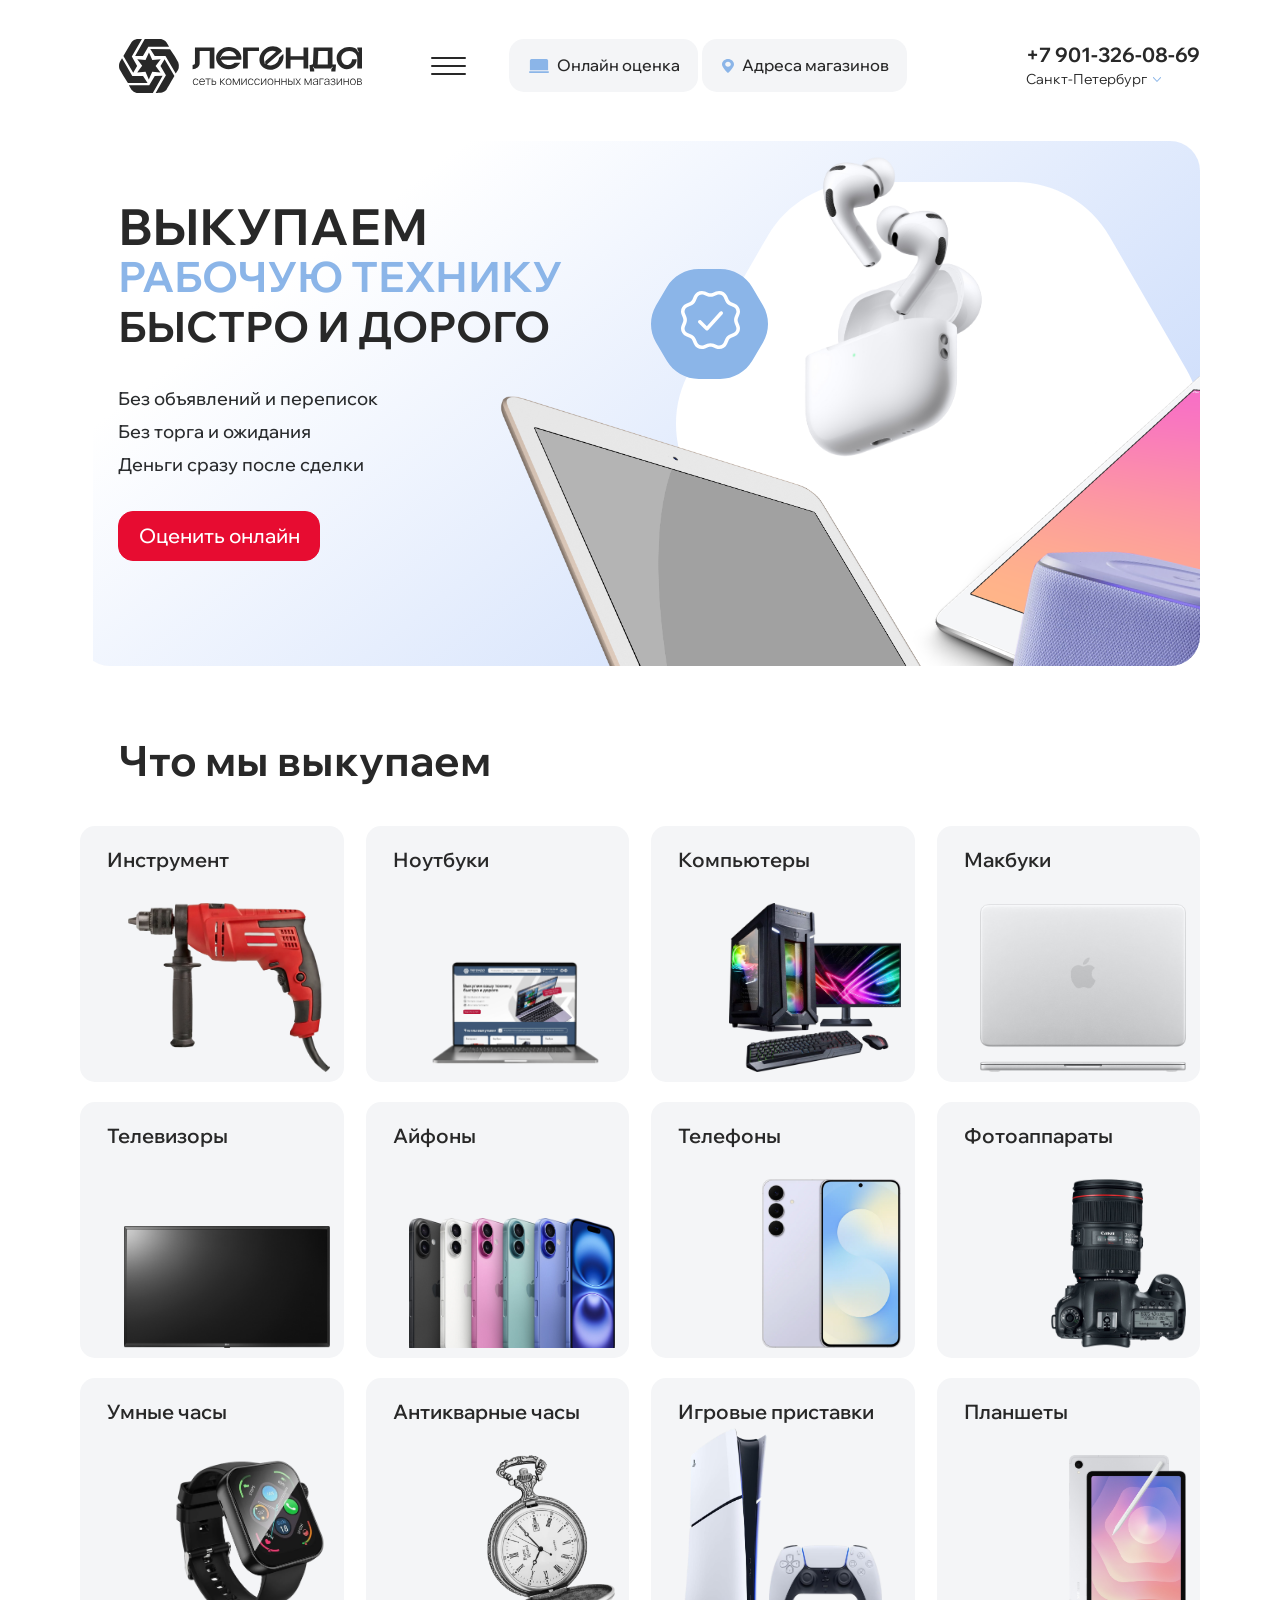
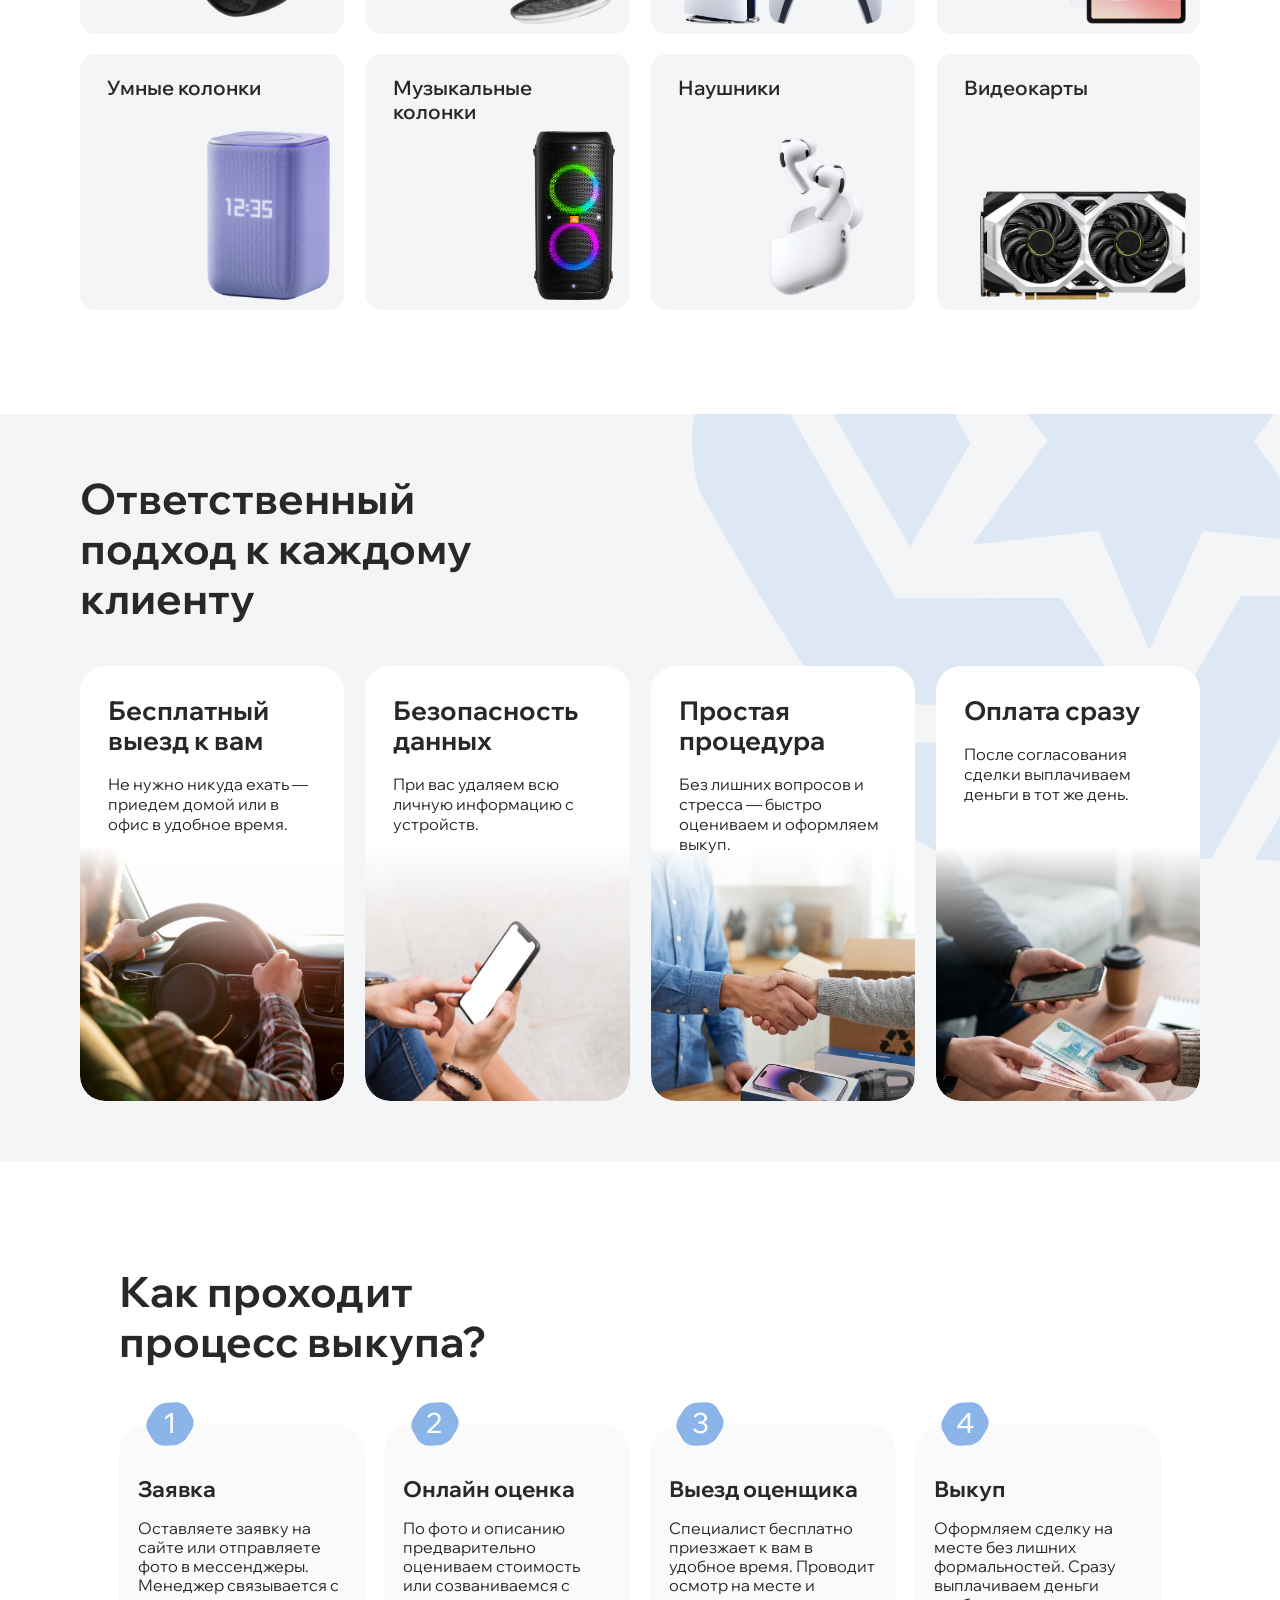
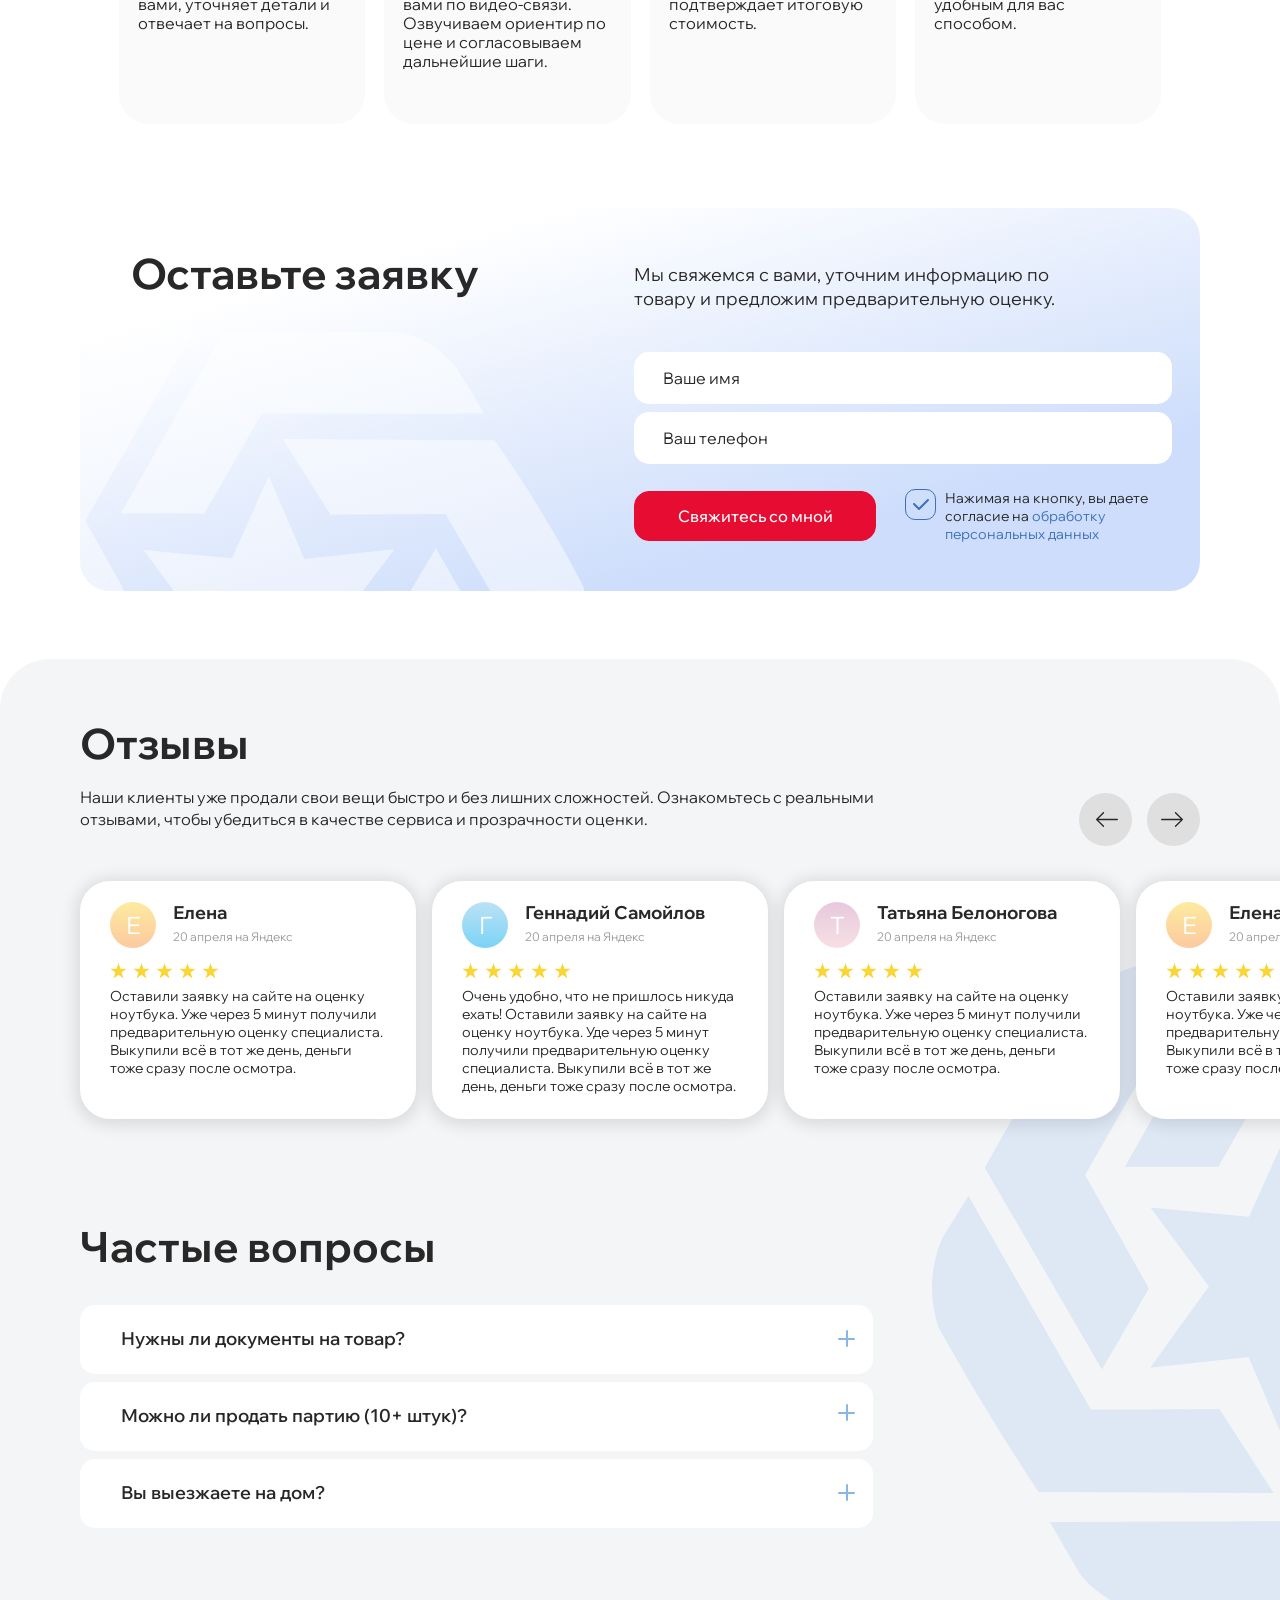
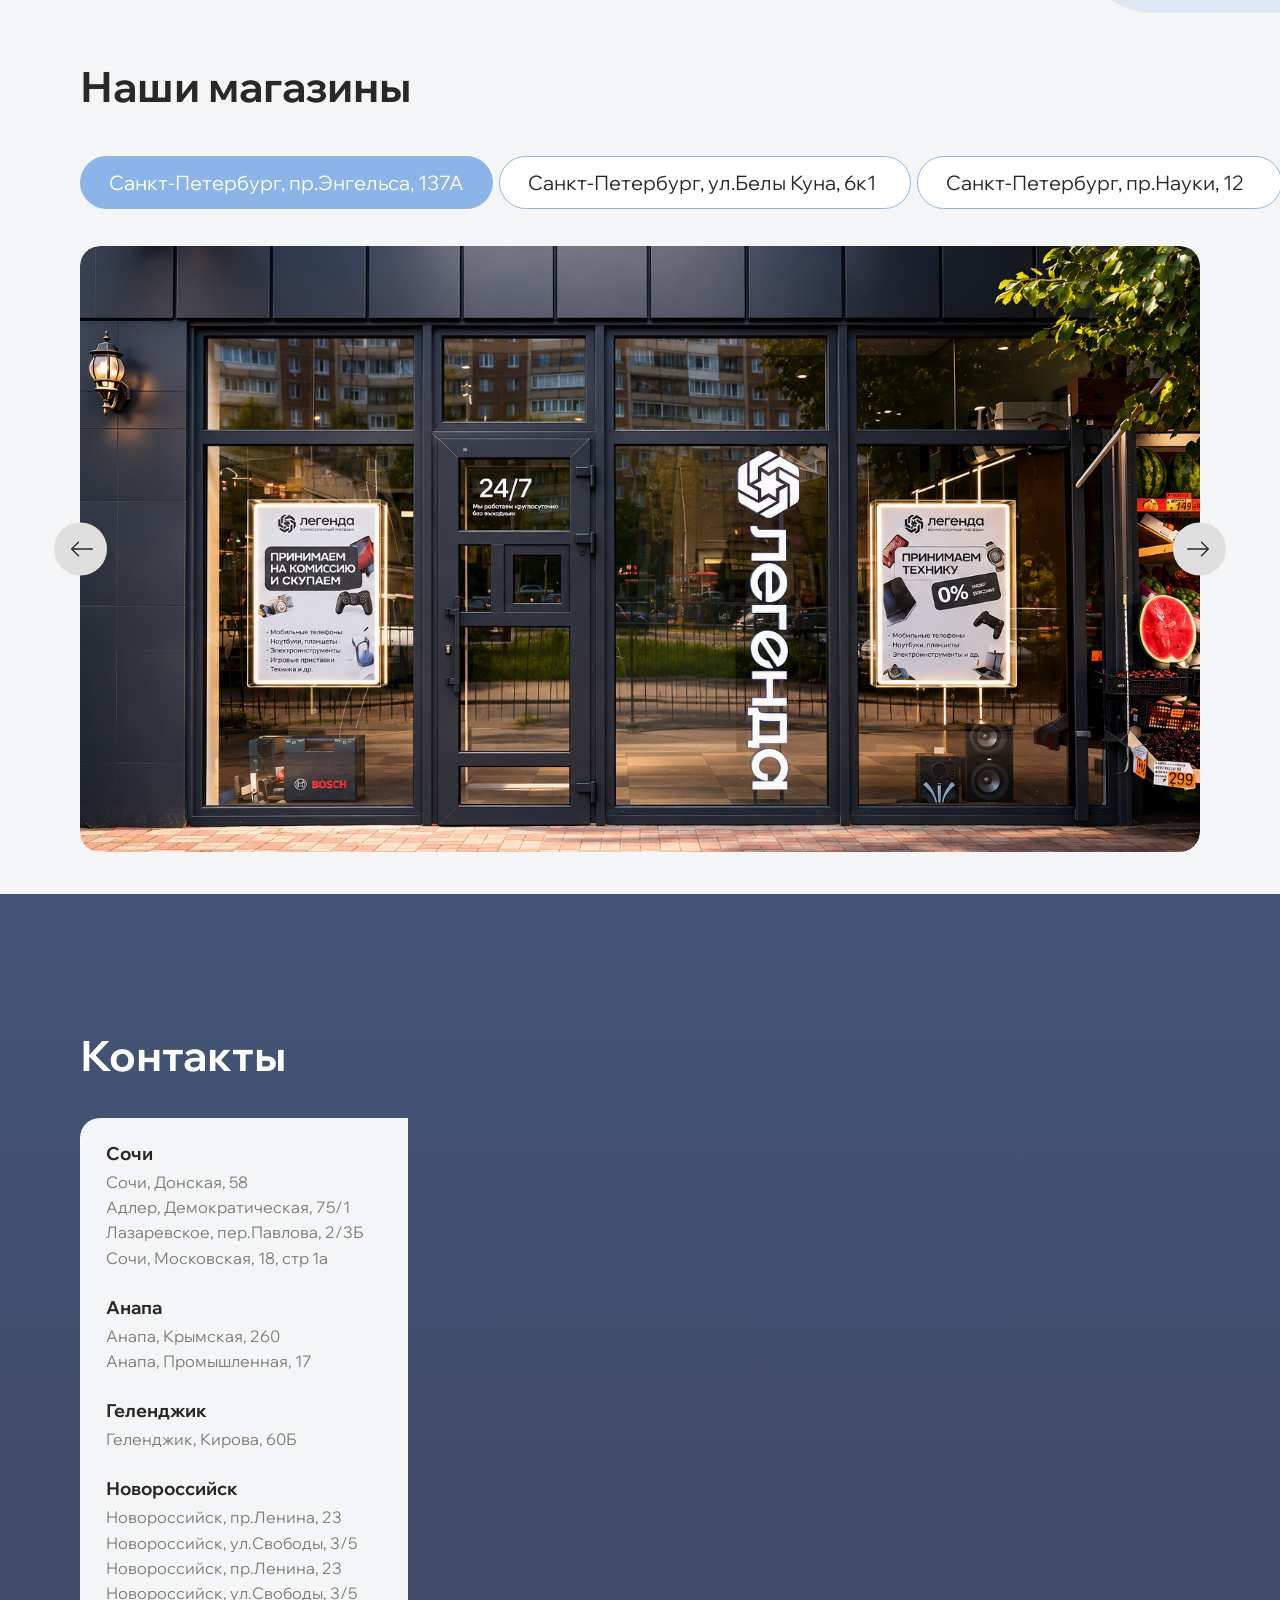
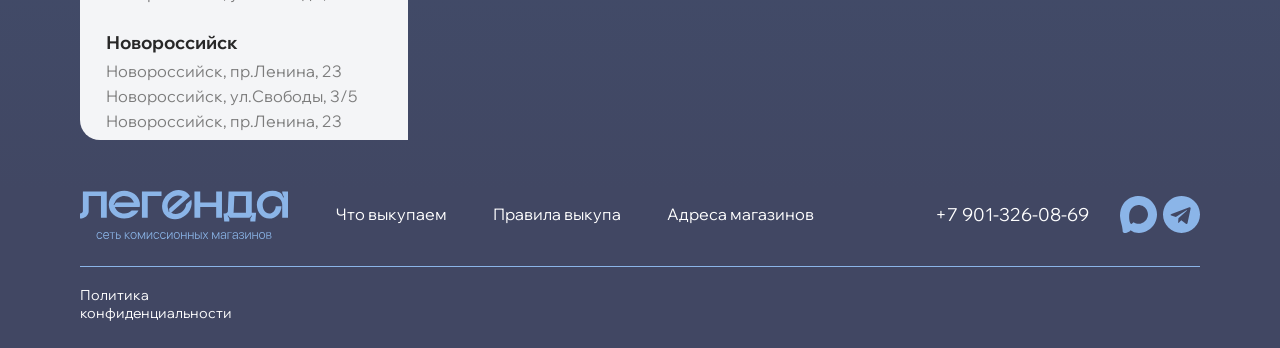
==== index.html @ 00594a38 "Перенос Swiper, jQuery и шрифтов в локальную папку modules" ====
<!doctype html>
<html lang="ru">
  <head>
    <meta charset="UTF-8" />
    <meta name="viewport" content="width=device-width, initial-scale=1.0" />
    <title>Легенда — комиссионный магазин</title>
    <link rel="stylesheet" href="modules/wix-madefor-display.css" />
    <link rel="stylesheet" href="modules/swiper-bundle.min.css" />
    <link rel="stylesheet" href="css/styles.css" />
    <script
      src="https://api-maps.yandex.ru/v3/?apikey=90f168b9-9002-4a75-ad9b-fadd23f1e34b&lang=ru_RU"
      type="text/javascript"
    ></script>
  </head>
  <body>
    <header class="header">
      <a class="header__logo" href="index.html">
        <img
          src="assets/logo-header.svg"
          width="243"
          height="54"
          alt="Легенда — комиссионный магазин"
        />
      </a>
      <button
        class="header__menu"
        type="button"
        aria-label="Меню"
        aria-expanded="false"
        aria-controls="mobile-menu"
      >
        <span></span>
        <span></span>
        <span></span>
      </button>
      <div class="header__actions">
        <button type="button" class="header__action" data-eval-open>
          <img
            src="assets/icon-eval.svg"
            width="20"
            height="15"
            alt=""
            aria-hidden="true"
          />
          Онлайн оценка
        </button>
        <a class="header__action header__action--stores" href="#contacts">
          <img
            src="assets/icon-stores.svg"
            width="11"
            height="15"
            alt=""
            aria-hidden="true"
          />
          Адреса магазинов
        </a>
      </div>
      <div class="header__right">
        <div class="header__phone-group">
          <a class="header__phone-link" href="tel:+79013260869"
            >+7 901-326-08-69</a
          >
          <button type="button" class="header__city" data-city-open>
            Санкт-Петербург
            <img
              src="assets/icon-chevron.svg"
              width="8"
              height="5"
              alt=""
              class="header__city-icon"
              aria-hidden="true"
            />
          </button>
        </div>
        <div class="header__socials">
          <a href="javascript:void(0)" class="header__social" aria-label="Max">
            <img src="assets/icon-max.svg" width="37" height="37" alt="" />
          </a>
          <a
            href="javascript:void(0)"
            class="header__social"
            aria-label="Telegram"
          >
            <img src="assets/icon-tg.svg" width="37" height="37" alt="" />
          </a>
        </div>
      </div>
    </header>

    <div class="page">
      <section class="hero">
        <div class="hero__container">
          <div class="hero__content">
            <h1 class="hero__title">
              <span class="hero__title-line">Выкупаем</span>
              <span class="hero__title-line hero__title-line--accent"
                >рабочую технику</span
              >
              <span class="hero__title-line">Быстро и дорого</span>
            </h1>
            <ul class="hero__features">
              <li class="hero__feature">Без объявлений и переписок</li>
              <li class="hero__feature">Без торга и ожидания</li>
              <li class="hero__feature">Деньги сразу после сделки</li>
            </ul>
            <button
              class="btn btn--primary hero__cta"
              type="button"
              data-eval-open
            >
              Оценить онлайн
            </button>
          </div>
          <div class="hero__visual" aria-hidden="true">
            <img class="hero__poly" src="assets/decor-poly1.svg" alt="" />
            <img class="hero__poly-small" src="assets/decor-poly5.svg" alt="" />
            <img class="hero__check" src="assets/decor-vector.svg" alt="" />
            <img
              class="hero__mac"
              src="assets/hero-mac.png"
              width="543"
              height="532"
              alt=""
            />
            <img
              class="hero__airpods"
              src="assets/hero-airpods.png"
              width="294"
              height="294"
              alt=""
            />
            <img
              class="hero__phone-img"
              src="assets/hero-phone.png"
              width="525"
              height="281"
              alt=""
            />
            <img
              class="hero__speaker"
              src="assets/hero-speaker.png"
              width="221"
              height="305"
              alt=""
            />
          </div>
        </div>
      </section>

      <section class="categories" id="categories">
        <h2 class="section-title">Что мы выкупаем</h2>
        <div class="swiper categories-swiper">
          <div class="swiper-wrapper">
            <div class="swiper-slide categories-col">
              <a class="cat-tile" href="categories.html">
                <p class="cat-tile__label">Инструмент</p>
                <img class="cat-tile__img" src="assets/tools.png" alt="" />
              </a>
              <a class="cat-tile" href="categories.html">
                <p class="cat-tile__label">Телевизоры</p>
                <img class="cat-tile__img" src="assets/tv.png" alt="" />
              </a>
              <a class="cat-tile" href="categories.html">
                <p class="cat-tile__label">Умные часы</p>
                <img class="cat-tile__img" src="assets/smartwatch.png" alt="" />
              </a>
              <a class="cat-tile" href="categories.html">
                <p class="cat-tile__label">Умные колонки</p>
                <img class="cat-tile__img" src="assets/speaker.png" alt="" />
              </a>
            </div>
            <div class="swiper-slide categories-col">
              <a class="cat-tile" href="categories.html">
                <p class="cat-tile__label">Ноутбуки</p>
                <img class="cat-tile__img" src="assets/notebook.png" alt="" />
              </a>
              <a class="cat-tile" href="categories.html">
                <p class="cat-tile__label">Айфоны</p>
                <img class="cat-tile__img" src="assets/iphones.png" alt="" />
              </a>
              <a class="cat-tile" href="categories.html">
                <p class="cat-tile__label">Антикварные часы</p>
                <img
                  class="cat-tile__img"
                  src="assets/antique-watch.png"
                  alt=""
                />
              </a>
              <a class="cat-tile" href="categories.html">
                <p class="cat-tile__label">Музыкальные колонки</p>
                <img
                  class="cat-tile__img"
                  src="assets/music-speakers.png"
                  alt=""
                />
              </a>
            </div>
            <div class="swiper-slide categories-col">
              <a class="cat-tile" href="categories.html">
                <p class="cat-tile__label">Компьютеры</p>
                <img class="cat-tile__img" src="assets/pc.png" alt="" />
              </a>
              <a class="cat-tile" href="categories.html">
                <p class="cat-tile__label">Телефоны</p>
                <img class="cat-tile__img" src="assets/phones.png" alt="" />
              </a>
              <a class="cat-tile" href="categories.html">
                <p class="cat-tile__label">Игровые приставки</p>
                <div class="cat-tile__stack">
                  <img class="cat-tile__img" src="assets/console.png" alt="" />
                  <img
                    class="cat-tile__img"
                    src="assets/console-ctrl.png"
                    alt=""
                  />
                </div>
              </a>
              <a class="cat-tile" href="categories.html">
                <p class="cat-tile__label">Наушники</p>
                <img class="cat-tile__img" src="assets/airpods.png" alt="" />
              </a>
            </div>
            <div class="swiper-slide categories-col">
              <a class="cat-tile" href="categories.html">
                <p class="cat-tile__label">Макбуки</p>
                <img class="cat-tile__img" src="assets/macbook.png" alt="" />
              </a>
              <a class="cat-tile" href="categories.html">
                <p class="cat-tile__label">Фотоаппараты</p>
                <img class="cat-tile__img" src="assets/camera.png" alt="" />
              </a>
              <a class="cat-tile" href="categories.html">
                <p class="cat-tile__label">Планшеты</p>
                <img class="cat-tile__img" src="assets/tablet.png" alt="" />
              </a>
              <a class="cat-tile" href="categories.html">
                <p class="cat-tile__label">Видеокарты</p>
                <img class="cat-tile__img" src="assets/gpu.png" alt="" />
              </a>
            </div>
          </div>
        </div>
      </section>

      <section class="approach" id="approach">
        <img
          class="approach__watermark"
          src="assets/bottom-watermark.svg"
          alt=""
          aria-hidden="true"
        />
        <h2 class="section-title section-title--multiline">
          Ответственный подход к каждому клиенту
        </h2>
        <div class="swiper approach-swiper">
          <div class="swiper-wrapper">
            <div class="swiper-slide">
              <article class="approach-card">
                <h3 class="approach-card__title">Бесплатный выезд к вам</h3>
                <p class="approach-card__text">
                  Не нужно никуда ехать — приедем домой или в офис в удобное
                  время.
                </p>
                <div class="approach-card__media">
                  <img src="assets/approach-drive.png" alt="" />
                </div>
              </article>
            </div>
            <div class="swiper-slide">
              <article class="approach-card">
                <h3 class="approach-card__title">Безопасность данных</h3>
                <p class="approach-card__text">
                  При вас удаляем всю личную информацию с устройств.
                </p>
                <div class="approach-card__media">
                  <img src="assets/approach-phone.png" alt="" />
                </div>
              </article>
            </div>
            <div class="swiper-slide">
              <article class="approach-card">
                <h3 class="approach-card__title">Простая процедура</h3>
                <p class="approach-card__text">
                  Без лишних вопросов и стресса — быстро оцениваем и оформляем
                  выкуп.
                </p>
                <div class="approach-card__media">
                  <img src="assets/approach-handshake.png" alt="" />
                </div>
              </article>
            </div>
            <div class="swiper-slide">
              <article class="approach-card">
                <h3 class="approach-card__title">Оплата сразу</h3>
                <p class="approach-card__text">
                  После согласования сделки выплачиваем деньги в тот же день.
                </p>
                <div class="approach-card__media">
                  <img src="assets/approach-pay.png" alt="" />
                </div>
              </article>
            </div>
          </div>
        </div>
      </section>

      <section class="process" id="process">
        <h2 class="section-title section-title--multiline">
          Как проходит <br />
          процесс выкупа?
        </h2>
        <ol class="process__list">
          <li class="process-step">
            <div class="process-step__num" aria-hidden="true">
              <img src="assets/step-poly.svg" alt="" />
              <span>1</span>
            </div>
            <h3 class="process-step__title">Заявка</h3>
            <p class="process-step__text">
              Оставляете заявку на сайте или отправляете фото в мессенджеры.
              Менеджер связывается с вами, уточняет детали и отвечает на
              вопросы.
            </p>
          </li>
          <li class="process-step process-step--tall">
            <div class="process-step__num" aria-hidden="true">
              <img src="assets/step-poly.svg" alt="" />
              <span>2</span>
            </div>
            <h3 class="process-step__title">Онлайн оценка</h3>
            <p class="process-step__text">
              По фото и описанию предварительно оцениваем стоимость или
              созваниваемся с вами по видео-связи. Озвучиваем ориентир по цене и
              согласовываем дальнейшие шаги.
            </p>
          </li>
          <li class="process-step">
            <div class="process-step__num" aria-hidden="true">
              <img src="assets/step-poly.svg" alt="" />
              <span>3</span>
            </div>
            <h3 class="process-step__title">Выезд оценщика</h3>
            <p class="process-step__text">
              Специалист бесплатно приезжает к вам в удобное время. Проводит
              осмотр на месте и подтверждает итоговую стоимость.
            </p>
          </li>
          <li class="process-step process-step--short">
            <div class="process-step__num" aria-hidden="true">
              <img src="assets/step-poly.svg" alt="" />
              <span>4</span>
            </div>
            <h3 class="process-step__title">Выкуп</h3>
            <p class="process-step__text">
              Оформляем сделку на месте без лишних формальностей. Сразу
              выплачиваем деньги удобным для вас способом.
            </p>
          </li>
        </ol>
      </section>

      <section class="lead" id="lead">
        <img
          class="lead__watermark"
          src="assets/lead-watermark.svg"
          width="641"
          height="583"
          alt=""
          aria-hidden="true"
        />
        <h2 class="section-title">Оставьте заявку</h2>
        <div class="lead__content">
          <p class="lead__subtitle">
            Мы свяжемся с вами, уточним информацию по товару и предложим
            предварительную оценку.
          </p>
          <form class="lead__form" action="#" method="post">
            <label class="visually-hidden" for="name">Ваше имя</label>
            <input
              class="lead__input"
              id="name"
              name="name"
              type="text"
              placeholder="Ваше имя"
              autocomplete="name"
            />
            <label class="visually-hidden" for="phone">Ваш телефон</label>
            <input
              class="lead__input"
              id="phone"
              name="phone"
              type="tel"
              placeholder="Ваш телефон"
              autocomplete="tel"
            />
            <button class="btn btn--primary lead__submit" type="submit">
              Свяжитесь со мной
            </button>
            <label class="lead__legal">
              <input
                class="lead__check"
                type="checkbox"
                name="personal-data-consent"
                checked
              />
              <span>
                Нажимая на кнопку, вы даете согласие на
                <a href="javascript:void(0)">обработку персональных данных</a>
              </span>
            </label>
          </form>
        </div>
      </section>

      <div class="bottom-band">
        <img
          class="bottom-band__watermark"
          src="assets/bottom-watermark.svg"
          width="716"
          height="651"
          alt=""
          aria-hidden="true"
        />
        <section class="reviews">
          <div class="reviews__header">
            <div class="reviews__title-group">
              <h2 class="section-title">Отзывы</h2>
              <p class="reviews__subtitle">
                Наши клиенты уже продали свои вещи быстро и без лишних
                сложностей. Ознакомьтесь с реальными отзывами, чтобы убедиться в
                качестве сервиса и прозрачности оценки.
              </p>
            </div>
            <div class="reviews__nav">
              <button
                class="reviews__btn reviews__btn--prev"
                type="button"
                aria-label="Предыдущий отзыв"
              >
                <svg
                  width="53"
                  height="53"
                  viewBox="0 0 53 53"
                  fill="none"
                  xmlns="http://www.w3.org/2000/svg"
                  aria-hidden="true"
                >
                  <path
                    fill-rule="evenodd"
                    clip-rule="evenodd"
                    d="M17 26.5001C17 26.3182 17.0756 26.1445 17.2014 26.0137L24.007 19.2016C24.2758 18.9325 24.711 18.9331 24.9791 19.2016C25.2479 19.47 25.2479 19.906 24.9791 20.1744L19.3464 25.812H38.3125C38.692 25.812 39 26.12 39 26.5001C39 26.8803 38.692 27.1882 38.3125 27.1882H19.3471L24.9791 32.8258C25.2479 33.0942 25.2473 33.5303 24.9791 33.7987C24.7103 34.0671 24.2751 34.0671 24.007 33.7987L17.2014 26.9866C17.0729 26.8578 17.0021 26.6807 17 26.5001Z"
                    fill="currentColor"
                  />
                </svg>
              </button>
              <button
                class="reviews__btn reviews__btn--next"
                type="button"
                aria-label="Следующий отзыв"
              >
                <svg
                  width="53"
                  height="53"
                  viewBox="0 0 53 53"
                  fill="none"
                  xmlns="http://www.w3.org/2000/svg"
                  aria-hidden="true"
                >
                  <path
                    fill-rule="evenodd"
                    clip-rule="evenodd"
                    d="M36 26.5001C36 26.3182 35.9244 26.1445 35.7986 26.0137L28.993 19.2016C28.7242 18.9325 28.289 18.9331 28.0209 19.2016C27.7521 19.47 27.7521 19.906 28.0209 20.1744L33.6536 25.812H14.6875C14.308 25.812 14 26.12 14 26.5001C14 26.8803 14.308 27.1882 14.6875 27.1882H33.6529L28.0209 32.8258C27.7521 33.0942 27.7527 33.5303 28.0209 33.7987C28.2897 34.0671 28.7249 34.0671 28.993 33.7987L35.7986 26.9866C35.9271 26.8578 35.9979 26.6807 36 26.5001Z"
                    fill="currentColor"
                  />
                </svg>
              </button>
            </div>
          </div>
          <div class="swiper reviews-swiper">
            <div class="swiper-wrapper">
              <article class="swiper-slide review-card">
                <div class="review-card__top">
                  <span
                    class="review-card__avatar review-card__avatar--yellow"
                    aria-hidden="true"
                    >Е</span
                  >
                  <div class="review-card__person">
                    <h3 class="review-card__name">Елена</h3>
                    <p class="review-card__meta">20 апреля на Яндекс</p>
                  </div>
                </div>
                <img
                  class="review-card__stars"
                  src="assets/stars.svg"
                  width="109"
                  height="17"
                  alt="5 из 5"
                />
                <p class="review-card__text">
                  Оставили заявку на сайте на оценку ноутбука. Уже через 5 минут
                  получили предварительную оценку специалиста. Выкупили всё в
                  тот же день, деньги тоже сразу после осмотра.
                </p>
              </article>
              <article class="swiper-slide review-card">
                <div class="review-card__top">
                  <span
                    class="review-card__avatar review-card__avatar--blue"
                    aria-hidden="true"
                    >Г</span
                  >
                  <div class="review-card__person">
                    <h3 class="review-card__name">Геннадий Самойлов</h3>
                    <p class="review-card__meta">20 апреля на Яндекс</p>
                  </div>
                </div>
                <img
                  class="review-card__stars"
                  src="assets/stars.svg"
                  width="109"
                  height="17"
                  alt="5 из 5"
                />
                <p class="review-card__text">
                  Очень удобно, что не пришлось никуда ехать! Оставили заявку на
                  сайте на оценку ноутбука. Уде через 5 минут получили
                  предварительную оценку специалиста. Выкупили всё в тот же
                  день, деньги тоже сразу после осмотра.
                </p>
              </article>
              <article class="swiper-slide review-card">
                <div class="review-card__top">
                  <span
                    class="review-card__avatar review-card__avatar--pink"
                    aria-hidden="true"
                    >Т</span
                  >
                  <div class="review-card__person">
                    <h3 class="review-card__name">Татьяна Белоногова</h3>
                    <p class="review-card__meta">20 апреля на Яндекс</p>
                  </div>
                </div>
                <img
                  class="review-card__stars"
                  src="assets/stars.svg"
                  width="109"
                  height="17"
                  alt="5 из 5"
                />
                <p class="review-card__text">
                  Оставили заявку на сайте на оценку ноутбука. Уже через 5 минут
                  получили предварительную оценку специалиста. Выкупили всё в
                  тот же день, деньги тоже сразу после осмотра.
                </p>
              </article>
              <article class="swiper-slide review-card">
                <div class="review-card__top">
                  <span
                    class="review-card__avatar review-card__avatar--yellow"
                    aria-hidden="true"
                    >Е</span
                  >
                  <div class="review-card__person">
                    <h3 class="review-card__name">Елена</h3>
                    <p class="review-card__meta">20 апреля на Яндекс</p>
                  </div>
                </div>
                <img
                  class="review-card__stars"
                  src="assets/stars.svg"
                  width="109"
                  height="17"
                  alt="5 из 5"
                />
                <p class="review-card__text">
                  Оставили заявку на сайте на оценку ноутбука. Уже через 5 минут
                  получили предварительную оценку специалиста. Выкупили всё в
                  тот же день, деньги тоже сразу после осмотра.
                </p>
              </article>
              <article class="swiper-slide review-card">
                <div class="review-card__top">
                  <span
                    class="review-card__avatar review-card__avatar--blue"
                    aria-hidden="true"
                    >Г</span
                  >
                  <div class="review-card__person">
                    <h3 class="review-card__name">Геннадий Самойлов</h3>
                    <p class="review-card__meta">20 апреля на Яндекс</p>
                  </div>
                </div>
                <img
                  class="review-card__stars"
                  src="assets/stars.svg"
                  width="109"
                  height="17"
                  alt="5 из 5"
                />
                <p class="review-card__text">
                  Очень удобно, что не пришлось никуда ехать! Оставили заявку на
                  сайте на оценку ноутбука. Уде через 5 минут получили
                  предварительную оценку специалиста. Выкупили всё в тот же
                  день, деньги тоже сразу после осмотра.
                </p>
              </article>
              <article class="swiper-slide review-card">
                <div class="review-card__top">
                  <span
                    class="review-card__avatar review-card__avatar--pink"
                    aria-hidden="true"
                    >Т</span
                  >
                  <div class="review-card__person">
                    <h3 class="review-card__name">Татьяна Белоногова</h3>
                    <p class="review-card__meta">20 апреля на Яндекс</p>
                  </div>
                </div>
                <img
                  class="review-card__stars"
                  src="assets/stars.svg"
                  width="109"
                  height="17"
                  alt="5 из 5"
                />
                <p class="review-card__text">
                  Оставили заявку на сайте на оценку ноутбука. Уже через 5 минут
                  получили предварительную оценку специалиста. Выкупили всё в
                  тот же день, деньги тоже сразу после осмотра.
                </p>
              </article>
            </div>
          </div>
        </section>

        <section class="faq">
          <h2 class="section-title">Частые вопросы</h2>
          <div class="faq__list">
            <details class="faq-item">
              <summary class="faq-item__summary">
                <span>Нужны ли документы на товар?</span>
                <span class="faq-item__icon" aria-hidden="true"></span>
              </summary>
              <p class="faq-item__answer">
                Да, вы можете продать партию техники (от 10 штук). Мы организуем
                вывоз, проведём оценку на месте и выплатим деньги сразу после
                согласования цены.
              </p>
            </details>
            <details class="faq-item">
              <summary class="faq-item__summary faq-item__summary--multiline">
                <span>Можно ли продать партию (10+ штук)?</span>
                <span class="faq-item__icon" aria-hidden="true"></span>
              </summary>
              <p class="faq-item__answer">
                Да, вы можете продать партию техники (от 10 штук). Мы организуем
                вывоз, проведём оценку на месте и выплатим деньги сразу после
                согласования цены.
              </p>
            </details>
            <details class="faq-item">
              <summary class="faq-item__summary">
                <span>Вы выезжаете на дом?</span>
                <span class="faq-item__icon" aria-hidden="true"></span>
              </summary>
              <p class="faq-item__answer">
                Да, вы можете продать партию техники (от 10 штук). Мы организуем
                вывоз, проведём оценку на месте и выплатим деньги сразу после
                согласования цены.
              </p>
            </details>
          </div>
        </section>

        <section class="stores" id="stores">
          <h2 class="section-title">Наши магазины</h2>
          <div class="swiper stores-tabs-swiper">
            <div
              class="swiper-wrapper"
              role="tablist"
              aria-label="Адреса магазинов"
            >
              <div class="swiper-slide">
                <button
                  class="stores__tab is-active"
                  type="button"
                  role="tab"
                  aria-selected="true"
                  data-store="0"
                >
                  Санкт-Петербург, пр.Энгельса, 137А
                </button>
              </div>
              <div class="swiper-slide">
                <button
                  class="stores__tab"
                  type="button"
                  role="tab"
                  aria-selected="false"
                  data-store="1"
                >
                  Санкт-Петербург, ул.Белы Куна, 6к1
                </button>
              </div>
              <div class="swiper-slide">
                <button
                  class="stores__tab"
                  type="button"
                  role="tab"
                  aria-selected="false"
                  data-store="2"
                >
                  Санкт-Петербург, пр.Науки, 12
                </button>
              </div>
            </div>
          </div>
          <div class="stores__galleries">
            <button
              class="stores__btn stores__btn--prev"
              type="button"
              aria-label="Предыдущее фото"
            >
              <svg
                width="53"
                height="53"
                viewBox="0 0 53 53"
                fill="none"
                xmlns="http://www.w3.org/2000/svg"
                aria-hidden="true"
              >
                <path
                  fill-rule="evenodd"
                  clip-rule="evenodd"
                  d="M17 26.5001C17 26.3182 17.0756 26.1445 17.2014 26.0137L24.007 19.2016C24.2758 18.9325 24.711 18.9331 24.9791 19.2016C25.2479 19.47 25.2479 19.906 24.9791 20.1744L19.3464 25.812H38.3125C38.692 25.812 39 26.12 39 26.5001C39 26.8803 38.692 27.1882 38.3125 27.1882H19.3471L24.9791 32.8258C25.2479 33.0942 25.2473 33.5303 24.9791 33.7987C24.7103 34.0671 24.2751 34.0671 24.007 33.7987L17.2014 26.9866C17.0729 26.8578 17.0021 26.6807 17 26.5001Z"
                  fill="currentColor"
                />
              </svg>
            </button>
            <button
              class="stores__btn stores__btn--next"
              type="button"
              aria-label="Следующее фото"
            >
              <svg
                width="53"
                height="53"
                viewBox="0 0 53 53"
                fill="none"
                xmlns="http://www.w3.org/2000/svg"
                aria-hidden="true"
              >
                <path
                  fill-rule="evenodd"
                  clip-rule="evenodd"
                  d="M36 26.5001C36 26.3182 35.9244 26.1445 35.7986 26.0137L28.993 19.2016C28.7242 18.9325 28.289 18.9331 28.0209 19.2016C27.7521 19.47 27.7521 19.906 28.0209 20.1744L33.6536 25.812H14.6875C14.308 25.812 14 26.12 14 26.5001C14 26.8803 14.308 27.1882 14.6875 27.1882H33.6529L28.0209 32.8258C27.7521 33.0942 27.7527 33.5303 28.0209 33.7987C28.2897 34.0671 28.7249 34.0671 28.993 33.7987L35.7986 26.9866C35.9271 26.8578 35.9979 26.6807 36 26.5001Z"
                  fill="currentColor"
                />
              </svg>
            </button>
            <!-- Магазин 1 -->
            <div class="swiper stores-photos-swiper is-active" data-gallery="0">
              <div class="swiper-wrapper">
                <figure class="swiper-slide stores__photo">
                  <img
                    src="assets/store-1.png"
                    alt="Магазин на пр. Энгельса, 137А - Фото 1"
                  />
                </figure>
                <figure class="swiper-slide stores__photo">
                  <img
                    src="assets/store-2.png"
                    alt="Магазин на пр. Энгельса, 137А - Фото 2"
                  />
                </figure>
              </div>
            </div>
            <!-- Магазин 2 -->
            <div
              class="swiper stores-photos-swiper"
              data-gallery="1"
              style="display: none"
            >
              <div class="swiper-wrapper">
                <figure class="swiper-slide stores__photo">
                  <img
                    src="assets/store-2.png"
                    alt="Магазин на ул. Белы Куна, 6к1 - Фото 1"
                  />
                </figure>
                <figure class="swiper-slide stores__photo">
                  <img
                    src="assets/store-1.png"
                    alt="Магазин на ул. Белы Куна, 6к1 - Фото 2"
                  />
                </figure>
              </div>
            </div>
            <!-- Магазин 3 -->
            <div
              class="swiper stores-photos-swiper"
              data-gallery="2"
              style="display: none"
            >
              <div class="swiper-wrapper">
                <figure class="swiper-slide stores__photo">
                  <img
                    src="assets/store-1.png"
                    alt="Магазин на пр. Науки, 12 - Фото 1"
                  />
                </figure>
                <figure class="swiper-slide stores__photo">
                  <img
                    src="assets/store-2.png"
                    alt="Магазин на пр. Науки, 12 - Фото 2"
                  />
                </figure>
              </div>
            </div>
          </div>
        </section>
      </div>

      <section class="contacts" id="contacts">
        <div class="contacts__container">
          <h2 class="section-title">Контакты</h2>
          <div
            class="contacts__toggles"
            role="tablist"
            aria-label="Вид контактов"
          >
            <button
              type="button"
              class="contacts__toggle is-active"
              role="tab"
              aria-selected="true"
              data-contacts-view="map"
            >
              Показать на карте
            </button>
            <button
              type="button"
              class="contacts__toggle"
              role="tab"
              aria-selected="false"
              data-contacts-view="list"
            >
              Показать списком
            </button>
          </div>
          <div class="contacts__cities" data-contacts-panel="list" hidden>
            <div class="contacts-card">
              <h3 class="contacts-card__city">Сочи</h3>
              <ul class="contacts-card__list">
                <li>
                  <button
                    type="button"
                    class="contacts-card__address"
                    data-store-detail="sochi-donskaya-58"
                    data-store-coords="39.723,43.599"
                  >
                    Сочи, Донская, 58
                  </button>
                </li>
                <li>
                  <button
                    type="button"
                    class="contacts-card__address"
                    data-store-detail="adler-demokraticheskaya"
                    data-store-coords="39.924,43.437"
                  >
                    Адлер, Демократическая, 75/1
                  </button>
                </li>
                <li>
                  <button
                    type="button"
                    class="contacts-card__address"
                    data-store-detail="lazarevskoye-pavlova"
                    data-store-coords="39.331,43.909"
                  >
                    Лазаревское, пер.Павлова, 2/3Б
                  </button>
                </li>
                <li>
                  <button
                    type="button"
                    class="contacts-card__address"
                    data-store-detail="sochi-moskovskaya"
                    data-store-coords="39.725,43.585"
                  >
                    Сочи, Московская, 18, стр 1а
                  </button>
                </li>
              </ul>
            </div>
            <div class="contacts-card">
              <h3 class="contacts-card__city">Анапа</h3>
              <ul class="contacts-card__list">
                <li>
                  <button
                    type="button"
                    class="contacts-card__address"
                    data-store-detail="anapa-krymskaya"
                    data-store-coords="37.317,44.895"
                  >
                    Анапа, Крымская, 260
                  </button>
                </li>
                <li>
                  <button
                    type="button"
                    class="contacts-card__address"
                    data-store-detail="anapa-promyshlennaya"
                    data-store-coords="37.347,44.898"
                  >
                    Анапа, Промышленная, 17
                  </button>
                </li>
              </ul>
            </div>
            <div class="contacts-card">
              <h3 class="contacts-card__city">Геленджик</h3>
              <ul class="contacts-card__list">
                <li>
                  <button
                    type="button"
                    class="contacts-card__address"
                    data-store-detail="gelendzhik-kirova"
                    data-store-coords="38.077,44.562"
                  >
                    Геленджик, Кирова, 60Б
                  </button>
                </li>
              </ul>
            </div>
            <div class="contacts-card">
              <h3 class="contacts-card__city">Новороссийск</h3>
              <ul class="contacts-card__list">
                <li>
                  <button
                    type="button"
                    class="contacts-card__address"
                    data-store-detail="novorossiysk-lenina"
                    data-store-coords="37.769,44.724"
                  >
                    Новороссийск, пр.Ленина, 23
                  </button>
                </li>
                <li>
                  <button
                    type="button"
                    class="contacts-card__address"
                    data-store-detail="novorossiysk-svobody"
                    data-store-coords="37.771,44.726"
                  >
                    Новороссийск, ул.Свободы, 3/5
                  </button>
                </li>
                <li>
                  <button
                    type="button"
                    class="contacts-card__address"
                    data-store-detail="novorossiysk-lenina"
                    data-store-coords="37.769,44.724"
                  >
                    Новороссийск, пр.Ленина, 23
                  </button>
                </li>
                <li>
                  <button
                    type="button"
                    class="contacts-card__address"
                    data-store-detail="novorossiysk-svobody"
                    data-store-coords="37.771,44.726"
                  >
                    Новороссийск, ул.Свободы, 3/5
                  </button>
                </li>
              </ul>
            </div>
            <div class="contacts-card">
              <h3 class="contacts-card__city">Новороссийск</h3>
              <ul class="contacts-card__list">
                <li>
                  <button
                    type="button"
                    class="contacts-card__address"
                    data-store-detail="novorossiysk-lenina"
                    data-store-coords="37.769,44.724"
                  >
                    Новороссийск, пр.Ленина, 23
                  </button>
                </li>
                <li>
                  <button
                    type="button"
                    class="contacts-card__address"
                    data-store-detail="novorossiysk-svobody"
                    data-store-coords="37.771,44.726"
                  >
                    Новороссийск, ул.Свободы, 3/5
                  </button>
                </li>
                <li>
                  <button
                    type="button"
                    class="contacts-card__address"
                    data-store-detail="novorossiysk-lenina"
                    data-store-coords="37.769,44.724"
                  >
                    Новороссийск, пр.Ленина, 23
                  </button>
                </li>
                <li>
                  <button
                    type="button"
                    class="contacts-card__address"
                    data-store-detail="novorossiysk-svobody"
                    data-store-coords="37.771,44.726"
                  >
                    Новороссийск, ул.Свободы, 3/5
                  </button>
                </li>
              </ul>
            </div>
            <div class="contacts-card">
              <h3 class="contacts-card__city">Новороссийск</h3>
              <ul class="contacts-card__list">
                <li>
                  <button
                    type="button"
                    class="contacts-card__address"
                    data-store-detail="novorossiysk-lenina"
                    data-store-coords="37.769,44.724"
                  >
                    Новороссийск, пр.Ленина, 23
                  </button>
                </li>
                <li>
                  <button
                    type="button"
                    class="contacts-card__address"
                    data-store-detail="novorossiysk-svobody"
                    data-store-coords="37.771,44.726"
                  >
                    Новороссийск, ул.Свободы, 3/5
                  </button>
                </li>
                <li>
                  <button
                    type="button"
                    class="contacts-card__address"
                    data-store-detail="novorossiysk-lenina"
                    data-store-coords="37.769,44.724"
                  >
                    Новороссийск, пр.Ленина, 23
                  </button>
                </li>
                <li>
                  <button
                    type="button"
                    class="contacts-card__address"
                    data-store-detail="novorossiysk-svobody"
                    data-store-coords="37.771,44.726"
                  >
                    Новороссийск, ул.Свободы, 3/5
                  </button>
                </li>
              </ul>
            </div>
          </div>
          <div
            class="contacts__detail"
            data-contacts-panel="detail"
            hidden
            aria-live="polite"
          >
            <button
              type="button"
              class="contacts-detail__back"
              data-contacts-detail-back
              aria-label="Назад к списку адресов"
            >
              <svg
                width="24"
                height="24"
                viewBox="0 0 24 24"
                fill="none"
                xmlns="http://www.w3.org/2000/svg"
                aria-hidden="true"
              >
                <path
                  d="M15.41 7.41L14 6l-6 6 6 6 1.41-1.41L10.83 12l4.58-4.59Z"
                  fill="currentColor"
                />
              </svg>
            </button>

            <!-- Магазин: Сочи, Донская, 58 -->
            <div
              class="contacts-detail__store"
              data-store-detail="sochi-donskaya-58"
            >
              <h3 class="contacts-detail__title">Сочи, Донская, 58</h3>
              <p class="contacts-detail__hours">Ежедневно 10:00 - 20:00</p>
              <a class="contacts-detail__phone" href="tel:+79998880000"
                >+7 999 888-00-00</a
              >
              <p class="contacts-detail__messengers-label">
                Напишите нам в мессенджерах:
              </p>
              <div class="contacts-detail__messengers">
                <a
                  class="contacts-detail__messenger"
                  href="javascript:void(0)"
                  target="_blank"
                  rel="noopener noreferrer"
                >
                  <img
                    src="assets/icon-max.svg"
                    width="20"
                    height="20"
                    alt=""
                    aria-hidden="true"
                  />
                  Max
                </a>
                <a
                  class="contacts-detail__messenger"
                  href="javascript:void(0)"
                  target="_blank"
                  rel="noopener noreferrer"
                >
                  <img
                    src="assets/icon-tg-sm.svg"
                    width="20"
                    height="20"
                    alt=""
                    aria-hidden="true"
                  />
                  Telegram
                </a>
              </div>
              <a
                class="contacts-detail__route"
                href="https://yandex.ru/maps/?rtext=~43.599,39.723&rtt=auto"
                target="_blank"
                rel="noopener noreferrer"
              >
                Построить маршрут
              </a>
              <figure class="contacts-detail__photo">
                <img src="assets/store-1.png" alt="Магазин Сочи, Донская, 58" />
              </figure>
            </div>

            <!-- Магазин: Адлер, Демократическая, 75/1 -->
            <div
              class="contacts-detail__store"
              data-store-detail="adler-demokraticheskaya"
              hidden
            >
              <h3 class="contacts-detail__title">
                Адлер, Демократическая, 75/1
              </h3>
              <p class="contacts-detail__hours">Ежедневно 10:00 - 20:00</p>
              <a class="contacts-detail__phone" href="tel:+79998880000"
                >+7 999 888-00-00</a
              >
              <p class="contacts-detail__messengers-label">
                Напишите нам в мессенджерах:
              </p>
              <div class="contacts-detail__messengers">
                <a
                  class="contacts-detail__messenger"
                  href="javascript:void(0)"
                  target="_blank"
                  rel="noopener noreferrer"
                >
                  <img
                    src="assets/icon-max.svg"
                    width="20"
                    height="20"
                    alt=""
                    aria-hidden="true"
                  />
                  Max
                </a>
                <a
                  class="contacts-detail__messenger"
                  href="javascript:void(0)"
                  target="_blank"
                  rel="noopener noreferrer"
                >
                  <img
                    src="assets/icon-tg-sm.svg"
                    width="20"
                    height="20"
                    alt=""
                    aria-hidden="true"
                  />
                  Telegram
                </a>
              </div>
              <a
                class="contacts-detail__route"
                href="https://yandex.ru/maps/?rtext=~43.437,39.924&rtt=auto"
                target="_blank"
                rel="noopener noreferrer"
              >
                Построить маршрут
              </a>
              <figure class="contacts-detail__photo">
                <img
                  src="assets/store-2.png"
                  alt="Магазин Адлер, Демократическая, 75/1"
                />
              </figure>
            </div>

            <!-- Магазин: Лазаревское, пер.Павлова, 2/3Б -->
            <div
              class="contacts-detail__store"
              data-store-detail="lazarevskoye-pavlova"
              hidden
            >
              <h3 class="contacts-detail__title">
                Лазаревское, пер.Павлова, 2/3Б
              </h3>
              <p class="contacts-detail__hours">Ежедневно 10:00 - 20:00</p>
              <a class="contacts-detail__phone" href="tel:+79998880000"
                >+7 999 888-00-00</a
              >
              <p class="contacts-detail__messengers-label">
                Напишите нам в мессенджерах:
              </p>
              <div class="contacts-detail__messengers">
                <a
                  class="contacts-detail__messenger"
                  href="javascript:void(0)"
                  target="_blank"
                  rel="noopener noreferrer"
                >
                  <img
                    src="assets/icon-max.svg"
                    width="20"
                    height="20"
                    alt=""
                    aria-hidden="true"
                  />
                  Max
                </a>
                <a
                  class="contacts-detail__messenger"
                  href="javascript:void(0)"
                  target="_blank"
                  rel="noopener noreferrer"
                >
                  <img
                    src="assets/icon-tg-sm.svg"
                    width="20"
                    height="20"
                    alt=""
                    aria-hidden="true"
                  />
                  Telegram
                </a>
              </div>
              <a
                class="contacts-detail__route"
                href="https://yandex.ru/maps/?rtext=~43.909,39.331&rtt=auto"
                target="_blank"
                rel="noopener noreferrer"
              >
                Построить маршрут
              </a>
              <figure class="contacts-detail__photo">
                <img
                  src="assets/store-1.png"
                  alt="Магазин Лазаревское, пер.Павлова, 2/3Б"
                />
              </figure>
            </div>

            <!-- Магазин: Сочи, Московская, 18, стр 1а -->
            <div
              class="contacts-detail__store"
              data-store-detail="sochi-moskovskaya"
              hidden
            >
              <h3 class="contacts-detail__title">
                Сочи, Московская, 18, стр 1а
              </h3>
              <p class="contacts-detail__hours">Ежедневно 10:00 - 20:00</p>
              <a class="contacts-detail__phone" href="tel:+79998880000"
                >+7 999 888-00-00</a
              >
              <p class="contacts-detail__messengers-label">
                Напишите нам в мессенджерах:
              </p>
              <div class="contacts-detail__messengers">
                <a
                  class="contacts-detail__messenger"
                  href="javascript:void(0)"
                  target="_blank"
                  rel="noopener noreferrer"
                >
                  <img
                    src="assets/icon-max.svg"
                    width="20"
                    height="20"
                    alt=""
                    aria-hidden="true"
                  />
                  Max
                </a>
                <a
                  class="contacts-detail__messenger"
                  href="javascript:void(0)"
                  target="_blank"
                  rel="noopener noreferrer"
                >
                  <img
                    src="assets/icon-tg-sm.svg"
                    width="20"
                    height="20"
                    alt=""
                    aria-hidden="true"
                  />
                  Telegram
                </a>
              </div>
              <a
                class="contacts-detail__route"
                href="https://yandex.ru/maps/?rtext=~43.585,39.725&rtt=auto"
                target="_blank"
                rel="noopener noreferrer"
              >
                Построить маршрут
              </a>
              <figure class="contacts-detail__photo">
                <img
                  src="assets/store-2.png"
                  alt="Магазин Сочи, Московская, 18, стр 1а"
                />
              </figure>
            </div>

            <!-- Магазин: Анапа, Крымская, 260 -->
            <div
              class="contacts-detail__store"
              data-store-detail="anapa-krymskaya"
              hidden
            >
              <h3 class="contacts-detail__title">Анапа, Крымская, 260</h3>
              <p class="contacts-detail__hours">Ежедневно 10:00 - 20:00</p>
              <a class="contacts-detail__phone" href="tel:+79998880000"
                >+7 999 888-00-00</a
              >
              <p class="contacts-detail__messengers-label">
                Напишите нам в мессенджерах:
              </p>
              <div class="contacts-detail__messengers">
                <a
                  class="contacts-detail__messenger"
                  href="javascript:void(0)"
                  target="_blank"
                  rel="noopener noreferrer"
                >
                  <img
                    src="assets/icon-max.svg"
                    width="20"
                    height="20"
                    alt=""
                    aria-hidden="true"
                  />
                  Max
                </a>
                <a
                  class="contacts-detail__messenger"
                  href="javascript:void(0)"
                  target="_blank"
                  rel="noopener noreferrer"
                >
                  <img
                    src="assets/icon-tg-sm.svg"
                    width="20"
                    height="20"
                    alt=""
                    aria-hidden="true"
                  />
                  Telegram
                </a>
              </div>
              <a
                class="contacts-detail__route"
                href="https://yandex.ru/maps/?rtext=~44.895,37.317&rtt=auto"
                target="_blank"
                rel="noopener noreferrer"
              >
                Построить маршрут
              </a>
              <figure class="contacts-detail__photo">
                <img
                  src="assets/store-1.png"
                  alt="Магазин Анапа, Крымская, 260"
                />
              </figure>
            </div>

            <!-- Магазин: Анапа, Промышленная, 17 -->
            <div
              class="contacts-detail__store"
              data-store-detail="anapa-promyshlennaya"
              hidden
            >
              <h3 class="contacts-detail__title">Анапа, Промышленная, 17</h3>
              <p class="contacts-detail__hours">Ежедневно 10:00 - 20:00</p>
              <a class="contacts-detail__phone" href="tel:+79998880000"
                >+7 999 888-00-00</a
              >
              <p class="contacts-detail__messengers-label">
                Напишите нам в мессенджерах:
              </p>
              <div class="contacts-detail__messengers">
                <a
                  class="contacts-detail__messenger"
                  href="javascript:void(0)"
                  target="_blank"
                  rel="noopener noreferrer"
                >
                  <img
                    src="assets/icon-max.svg"
                    width="20"
                    height="20"
                    alt=""
                    aria-hidden="true"
                  />
                  Max
                </a>
                <a
                  class="contacts-detail__messenger"
                  href="javascript:void(0)"
                  target="_blank"
                  rel="noopener noreferrer"
                >
                  <img
                    src="assets/icon-tg-sm.svg"
                    width="20"
                    height="20"
                    alt=""
                    aria-hidden="true"
                  />
                  Telegram
                </a>
              </div>
              <a
                class="contacts-detail__route"
                href="https://yandex.ru/maps/?rtext=~44.898,37.347&rtt=auto"
                target="_blank"
                rel="noopener noreferrer"
              >
                Построить маршрут
              </a>
              <figure class="contacts-detail__photo">
                <img
                  src="assets/store-2.png"
                  alt="Магазин Анапа, Промышленная, 17"
                />
              </figure>
            </div>

            <!-- Магазин: Геленджик, Кирова, 60Б -->
            <div
              class="contacts-detail__store"
              data-store-detail="gelendzhik-kirova"
              hidden
            >
              <h3 class="contacts-detail__title">Геленджик, Кирова, 60Б</h3>
              <p class="contacts-detail__hours">Ежедневно 10:00 - 20:00</p>
              <a class="contacts-detail__phone" href="tel:+79998880000"
                >+7 999 888-00-00</a
              >
              <p class="contacts-detail__messengers-label">
                Напишите нам в мессенджерах:
              </p>
              <div class="contacts-detail__messengers">
                <a
                  class="contacts-detail__messenger"
                  href="javascript:void(0)"
                  target="_blank"
                  rel="noopener noreferrer"
                >
                  <img
                    src="assets/icon-max.svg"
                    width="20"
                    height="20"
                    alt=""
                    aria-hidden="true"
                  />
                  Max
                </a>
                <a
                  class="contacts-detail__messenger"
                  href="javascript:void(0)"
                  target="_blank"
                  rel="noopener noreferrer"
                >
                  <img
                    src="assets/icon-tg-sm.svg"
                    width="20"
                    height="20"
                    alt=""
                    aria-hidden="true"
                  />
                  Telegram
                </a>
              </div>
              <a
                class="contacts-detail__route"
                href="https://yandex.ru/maps/?rtext=~44.562,38.077&rtt=auto"
                target="_blank"
                rel="noopener noreferrer"
              >
                Построить маршрут
              </a>
              <figure class="contacts-detail__photo">
                <img
                  src="assets/store-1.png"
                  alt="Магазин Геленджик, Кирова, 60Б"
                />
              </figure>
            </div>

            <!-- Магазин: Новороссийск, пр.Ленина, 23 -->
            <div
              class="contacts-detail__store"
              data-store-detail="novorossiysk-lenina"
              hidden
            >
              <h3 class="contacts-detail__title">
                Новороссийск, пр.Ленина, 23
              </h3>
              <p class="contacts-detail__hours">Ежедневно 10:00 - 20:00</p>
              <a class="contacts-detail__phone" href="tel:+79998880000"
                >+7 999 888-00-00</a
              >
              <p class="contacts-detail__messengers-label">
                Напишите нам в мессенджерах:
              </p>
              <div class="contacts-detail__messengers">
                <a
                  class="contacts-detail__messenger"
                  href="javascript:void(0)"
                  target="_blank"
                  rel="noopener noreferrer"
                >
                  <img
                    src="assets/icon-max.svg"
                    width="20"
                    height="20"
                    alt=""
                    aria-hidden="true"
                  />
                  Max
                </a>
                <a
                  class="contacts-detail__messenger"
                  href="javascript:void(0)"
                  target="_blank"
                  rel="noopener noreferrer"
                >
                  <img
                    src="assets/icon-tg-sm.svg"
                    width="20"
                    height="20"
                    alt=""
                    aria-hidden="true"
                  />
                  Telegram
                </a>
              </div>
              <a
                class="contacts-detail__route"
                href="https://yandex.ru/maps/?rtext=~44.724,37.769&rtt=auto"
                target="_blank"
                rel="noopener noreferrer"
              >
                Построить маршрут
              </a>
              <figure class="contacts-detail__photo">
                <img
                  src="assets/store-2.png"
                  alt="Магазин Новороссийск, пр.Ленина, 23"
                />
              </figure>
            </div>

            <!-- Магазин: Новороссийск, ул.Свободы, 3/5 -->
            <div
              class="contacts-detail__store"
              data-store-detail="novorossiysk-svobody"
              hidden
            >
              <h3 class="contacts-detail__title">
                Новороссийск, ул.Свободы, 3/5
              </h3>
              <p class="contacts-detail__hours">Ежедневно 10:00 - 20:00</p>
              <a class="contacts-detail__phone" href="tel:+79998880000"
                >+7 999 888-00-00</a
              >
              <p class="contacts-detail__messengers-label">
                Напишите нам в мессенджерах:
              </p>
              <div class="contacts-detail__messengers">
                <a
                  class="contacts-detail__messenger"
                  href="javascript:void(0)"
                  target="_blank"
                  rel="noopener noreferrer"
                >
                  <img
                    src="assets/icon-max.svg"
                    width="20"
                    height="20"
                    alt=""
                    aria-hidden="true"
                  />
                  Max
                </a>
                <a
                  class="contacts-detail__messenger"
                  href="javascript:void(0)"
                  target="_blank"
                  rel="noopener noreferrer"
                >
                  <img
                    src="assets/icon-tg-sm.svg"
                    width="20"
                    height="20"
                    alt=""
                    aria-hidden="true"
                  />
                  Telegram
                </a>
              </div>
              <a
                class="contacts-detail__route"
                href="https://yandex.ru/maps/?rtext=~44.726,37.771&rtt=auto"
                target="_blank"
                rel="noopener noreferrer"
              >
                Построить маршрут
              </a>
              <figure class="contacts-detail__photo">
                <img
                  src="assets/store-1.png"
                  alt="Магазин Новороссийск, ул.Свободы, 3/5"
                />
              </figure>
            </div>
          </div>
          <div class="contacts__map" data-contacts-panel="map">
            <div
              id="contacts-map"
              class="contacts__map-canvas"
              role="region"
              aria-label="Карта магазинов Легенда"
            ></div>
          </div>
        </div>
      </section>

      <footer class="footer">
        <a class="footer__logo" href="index.html">
          <img
            src="assets/logo-footer.svg"
            width="227"
            height="53"
            alt="Легенда"
          />
        </a>
        <div class="footer__contacts">
          <a class="footer__phone" href="tel:+79013260869">+7 901-326-08-69</a>
          <div class="footer__socials">
            <a
              class="footer__social"
              href="javascript:void(0)"
              aria-label="Max"
            >
              <img src="assets/icon-max.svg" width="31" height="31" alt="" />
            </a>
            <a
              class="footer__social"
              href="javascript:void(0)"
              aria-label="Telegram"
            >
              <img src="assets/icon-tg.svg" width="31" height="31" alt="" />
            </a>
          </div>
        </div>
        <nav class="footer__nav">
          <a href="#categories">Что выкупаем</a>
          <a href="rules.html">Правила выкупа</a>
          <a href="#contacts">Адреса магазинов</a>
        </nav>
        <div class="footer__line"></div>
        <a class="footer__policy" href="privacy.html"
          >Политика конфиденциальности</a
        >
      </footer>
    </div>

    <div
      class="mobile-menu"
      id="mobile-menu"
      role="dialog"
      aria-modal="true"
      aria-label="Меню"
      aria-hidden="true"
    >
      <button
        class="mobile-menu__backdrop"
        type="button"
        aria-label="Закрыть меню"
        tabindex="-1"
      ></button>
      <div class="mobile-menu__panel">
        <img
          class="mobile-menu__watermark"
          src="assets/menu-watermark.svg"
          width="519"
          height="465"
          alt=""
          aria-hidden="true"
        />
        <div class="mobile-menu__content">
          <div class="mobile-menu__extras">
            <button type="button" class="mobile-menu__city" data-city-open>
              Санкт-Петербург
              <img
                src="assets/icon-chevron.svg"
                width="8"
                height="5"
                alt=""
                aria-hidden="true"
              />
            </button>
            <button type="button" class="mobile-menu__eval" data-eval-open>
              <img
                src="assets/icon-eval.svg"
                width="20"
                height="15"
                alt=""
                aria-hidden="true"
              />
              Онлайн оценка
            </button>
          </div>
          <nav class="mobile-menu__nav">
            <a href="#contacts">Адреса магазинов</a>
            <a href="#categories">Что выкупаем</a>
            <a href="rules.html">Правила выкупа</a>
            <a href="#approach">О нас</a>
          </nav>
          <div class="mobile-menu__footer">
            <a class="mobile-menu__phone" href="tel:+79013260869"
              >+7 901-326-08-69</a
            >
            <div class="mobile-menu__socials">
              <a
                href="javascript:void(0)"
                class="mobile-menu__social"
                aria-label="Max"
              >
                <img src="assets/icon-max.svg" width="31" height="31" alt="" />
                <span>Max</span>
              </a>
              <a
                href="javascript:void(0)"
                class="mobile-menu__social"
                aria-label="Telegram"
              >
                <img src="assets/icon-tg.svg" width="31" height="31" alt="" />
                <span>Telegram</span>
              </a>
            </div>
          </div>
        </div>
      </div>
    </div>

    <div
      class="city-modal"
      id="city-modal"
      role="dialog"
      aria-modal="true"
      aria-labelledby="city-modal-title"
      aria-hidden="true"
    >
      <div class="city-modal__backdrop" data-city-close></div>
      <div class="city-modal__scroll">
        <div class="city-modal__dialog" role="document">
          <img
            class="city-modal__watermark"
            src="assets/menu-watermark.svg"
            width="519"
            height="465"
            alt=""
            aria-hidden="true"
          />
          <button
            class="city-modal__close"
            type="button"
            aria-label="Закрыть"
            data-city-close
          >
            <span class="city-modal__close-icon" aria-hidden="true"></span>
          </button>
          <h2 class="city-modal__title" id="city-modal-title">Выбор города</h2>
          <nav class="city-modal__list" aria-label="Города">
            <a
              class="city-modal__option"
              href="javascript:void(0)"
              data-city="moskva"
              >Москва</a
            >
            <a
              class="city-modal__option"
              href="javascript:void(0)"
              data-city="sankt-peterburg"
              >Санкт-Петербург</a
            >
            <a
              class="city-modal__option"
              href="javascript:void(0)"
              data-city="sochi"
              >Сочи</a
            >
            <a
              class="city-modal__option"
              href="javascript:void(0)"
              data-city="lazarevskoye"
              >Лазаревское</a
            >
            <a
              class="city-modal__option"
              href="javascript:void(0)"
              data-city="novorossiysk"
              >Новороссийск</a
            >
            <a
              class="city-modal__option"
              href="javascript:void(0)"
              data-city="anapa"
              >Анапа</a
            >
            <a
              class="city-modal__option"
              href="javascript:void(0)"
              data-city="nevinnomyssk"
              >Невинномысск</a
            >
            <a
              class="city-modal__option"
              href="javascript:void(0)"
              data-city="pyatigorsk"
              >Пятигорск</a
            >
            <a
              class="city-modal__option"
              href="javascript:void(0)"
              data-city="adler"
              >Адлер</a
            >
            <a
              class="city-modal__option"
              href="javascript:void(0)"
              data-city="stavropol"
              >Ставрополь</a
            >
            <a
              class="city-modal__option"
              href="javascript:void(0)"
              data-city="gelendzhik"
              >Геленджик</a
            >
          </nav>
        </div>
      </div>
    </div>

    <div
      class="eval-modal"
      id="eval-modal"
      role="dialog"
      aria-modal="true"
      aria-labelledby="eval-modal-title"
      aria-hidden="true"
    >
      <div class="eval-modal__backdrop" data-eval-close></div>
      <div class="eval-modal__scroll">
        <div class="eval-modal__dialog" role="document">
          <button
            class="eval-modal__close"
            type="button"
            aria-label="Закрыть"
            data-eval-close
          >
            <span class="eval-modal__close-icon" aria-hidden="true"></span>
          </button>
          <h2 class="eval-modal__title" id="eval-modal-title">
            <span class="eval-modal__title-line">Онлайн оценка</span>
            <span class="eval-modal__title-line">техники</span>
          </h2>
          <p class="eval-modal__subtitle">
            Оставьте заявку на оценку, мы свяжемся с вами в ближайшее время
          </p>
          <form class="eval-modal__form" action="#" method="post">
            <div class="eval-modal__fields">
              <div class="eval-modal__field">
                <label class="eval-modal__label" for="eval-name"
                  >Ваше имя</label
                >
                <input
                  class="eval-modal__input"
                  id="eval-name"
                  name="name"
                  type="text"
                  placeholder="Введите имя"
                  autocomplete="name"
                />
              </div>
              <div class="eval-modal__field">
                <label class="eval-modal__label" for="eval-phone"
                  >Телефон</label
                >
                <input
                  class="eval-modal__input"
                  id="eval-phone"
                  name="phone"
                  type="tel"
                  placeholder="+7 (___)___-__-__"
                  autocomplete="tel"
                />
              </div>
              <div class="eval-modal__field">
                <label class="eval-modal__label" for="eval-city"
                  >Ваш город</label
                >
                <div class="eval-modal__select-wrap">
                  <select
                    class="eval-modal__input eval-modal__select"
                    id="eval-city"
                    name="city"
                    required
                  >
                    <option value="" selected disabled>Выберите город</option>
                    <option value="sankt-peterburg">Санкт-Петербург</option>
                    <option value="sochi">Сочи</option>
                    <option value="anapa">Анапа</option>
                    <option value="gelendzhik">Геленджик</option>
                    <option value="novorossiysk">Новороссийск</option>
                  </select>
                </div>
              </div>
              <div class="eval-modal__field">
                <label class="eval-modal__label" for="eval-product"
                  >Наименование товара</label
                >
                <input
                  class="eval-modal__input"
                  id="eval-product"
                  name="product"
                  type="text"
                  placeholder="Бренд, марка, модель"
                />
              </div>
              <div class="eval-modal__field eval-modal__field--full">
                <label class="eval-modal__label" for="eval-description"
                  >Описание товара</label
                >
                <textarea
                  class="eval-modal__input eval-modal__textarea"
                  id="eval-description"
                  name="description"
                  placeholder="Состояние, комплектность, характеристики"
                ></textarea>
              </div>
              <div class="eval-modal__field">
                <label class="eval-modal__label" for="eval-price"
                  >Желаемая стоимость</label
                >
                <input
                  class="eval-modal__input"
                  id="eval-price"
                  name="price"
                  type="text"
                  inputmode="numeric"
                  placeholder="Введите сумму"
                />
              </div>
              <div class="eval-modal__field">
                <label class="eval-modal__label" for="eval-photos"
                  >Фотографии (максимально 3 фото)</label
                >
                <label class="eval-modal__upload">
                  <input
                    class="visually-hidden"
                    id="eval-photos"
                    name="photos"
                    type="file"
                    accept="image/*"
                    multiple
                  />
                  <span class="eval-modal__upload-text"
                    >Загрузите или перетащите фото</span
                  >
                  <span class="eval-modal__upload-icon" aria-hidden="true">
                    <img
                      class="eval-modal__upload-icon-bg"
                      src="assets/modal-camera-bg.svg"
                      width="33"
                      height="33"
                      alt=""
                    />
                    <img
                      class="eval-modal__upload-icon-cam"
                      src="assets/modal-camera.svg"
                      width="17"
                      height="15"
                      alt=""
                    />
                  </span>
                </label>
              </div>
            </div>
            <p class="eval-modal__legal">
              Нажимая на кнопку, вы соглашаетесь с
              <a href="javascript:void(0)">политикой конфиденциальности</a>
            </p>
            <button class="btn btn--primary eval-modal__submit" type="submit">
              Оставить заявку
            </button>
          </form>
        </div>
      </div>
    </div>

    <script src="modules/jquery.min.js"></script>
    <script src="modules/swiper-bundle.min.js"></script>
    <script src="js/main.js"></script>
  </body>
</html>
---- modules/wix-madefor-display.css ----
/* Шрифт Wix Madefor Display — локальная загрузка */

@font-face {
  font-family: "Wix Madefor Display";
  font-style: normal;
  font-weight: 400;
  font-display: swap;
  src: url("./wix-madefor-display-400.ttf") format("truetype");
}

@font-face {
  font-family: "Wix Madefor Display";
  font-style: normal;
  font-weight: 500;
  font-display: swap;
  src: url("./wix-madefor-display-500.ttf") format("truetype");
}

@font-face {
  font-family: "Wix Madefor Display";
  font-style: normal;
  font-weight: 600;
  font-display: swap;
  src: url("./wix-madefor-display-600.ttf") format("truetype");
}

@font-face {
  font-family: "Wix Madefor Display";
  font-style: normal;
  font-weight: 700;
  font-display: swap;
  src: url("./wix-madefor-display-700.ttf") format("truetype");
}
---- css/styles.css ----
*,
*::before,
*::after {
  box-sizing: border-box;
  margin: 0;
  padding: 0;
}

html {
  scroll-behavior: smooth;
  -webkit-text-size-adjust: 100%;
}

body {
  font-family: "Wix Madefor Display", sans-serif;
  color: #282828;
  background: #fff;
  line-height: normal;
  overflow-x: hidden;
}

img {
  display: block;
  max-width: 100%;
}

button,
input,
select,
textarea {
  font: inherit;
  border: none;
  background: none;
}

a {
  color: inherit;
  text-decoration: none;
}

ul,
ol {
  list-style: none;
}

.visually-hidden {
  position: absolute;
  width: 1px;
  height: 1px;
  padding: 0;
  margin: -1px;
  overflow: hidden;
  clip: path(inset(50%));
  clip: rect(0, 0, 0, 0);
  white-space: nowrap;
  border: 0;
}

.page {
  width: 100%;
  margin: 0;
  padding-top: var(--header-height);
  background: #fff;
  overflow: hidden;
  position: relative;
}

.section-title {
  font-weight: 700;
  font-size: 22px;
  line-height: 50px;
  text-align: left;
  color: #282828;
  padding: 0 15px;
}

.section-title--multiline {
  line-height: 1.2;
}

.btn {
  display: inline-flex;
  align-items: center;
  justify-content: center;
  height: 50px;
  border-radius: 15px;
  border: 1px solid transparent;
  font-weight: 500;
  font-size: 20px;
  color: #fff;
  cursor: pointer;
  text-align: center;
  transition:
    background-color 0.2s ease,
    color 0.2s ease,
    border-color 0.2s ease;
}

.btn--primary {
  background: #e70c31;
  border-color: #e70c31;
}

.btn--primary:hover {
  background: #fff;
  color: #282828;
  border-color: #e70c31;
}

.btn--primary:active {
  background: #f4f5f7;
  color: #282828;
  border-color: #e70c31;
}

/* ========== Шапка ========== */
:root {
  --header-height: 93px;
  --menu-panel-padding-block: 66px;
}

.header {
  position: fixed;
  top: 0;
  left: 0;
  right: 0;
  z-index: 310;
  width: 100%;
  max-width: 100vw;
  height: var(--header-height);
  background: #fff;
  border-radius: 0 0 30px 30px;
  display: flex;
  align-items: center;
  justify-content: space-between;
  padding: 0 15px 0 20px;
  box-sizing: border-box;
  transition: box-shadow 0.3s ease;
}

.header.is-scrolled {
  box-shadow: 0 2px 15px 5px rgba(0, 0, 0, 0.1);
}

.header__menu {
  position: relative;
  z-index: 20;
  width: 35px;
  height: 18px;
  display: flex;
  flex-direction: column;
  justify-content: space-between;
  flex-shrink: 0;
  cursor: pointer;
  padding: 0;
}

.header__menu span {
  display: block;
  width: 35px;
  height: 2px;
  background: #282828;
  border-radius: 2px;
  transition: opacity 0.2s ease;
}

/* При открытом меню скрываем полоски и показываем крестик, как в модальных окнах */
.header__menu.is-open span {
  opacity: 0;
}

.header__menu.is-open::before,
.header__menu.is-open::after {
  content: "";
  position: absolute;
  left: 50%;
  top: 50%;
  width: 24px;
  height: 2px;
  border-radius: 2px;
  background: #282828;
}

.header__menu.is-open::before {
  transform: translate(-50%, -50%) rotate(45deg);
}

.header__menu.is-open::after {
  transform: translate(-50%, -50%) rotate(-45deg);
}

.header__logo {
  position: static;
  width: 190px;
  height: 43px;
  flex-shrink: 0;
  overflow: hidden;
}

.header__logo img {
  width: 190px;
  height: 43px;
  max-width: none;
}

.header__actions,
.header__right {
  display: none;
}

html.is-menu-open,
body.is-menu-open {
  overflow: hidden;
}

.mobile-menu {
  position: fixed;
  inset: 0;
  z-index: 300;
  visibility: hidden;
  pointer-events: none;
  transition: visibility 0.3s;
}

.mobile-menu.is-open {
  visibility: visible;
  pointer-events: auto;
  transition: visibility 0s;
}

.mobile-menu__backdrop {
  position: absolute;
  top: var(--header-height);
  left: 0;
  right: 0;
  bottom: 0;
  border: 0;
  padding: 0;
  background: rgba(0, 0, 0, 0.2);
  cursor: pointer;
  opacity: 0;
  transition: opacity 0.3s ease;
}

.mobile-menu.is-open .mobile-menu__backdrop {
  opacity: 1;
}

.mobile-menu__panel {
  position: absolute;
  top: var(--header-height);
  left: 0;
  right: 0;
  max-height: calc(100dvh - var(--header-height));
  overflow: hidden;
  background: #fff;
  border-radius: 0 0 30px 30px;
  padding: 42px 15px 24px;
  box-sizing: border-box;
  opacity: 0;
  transform: translateY(-8px);
  transition:
    opacity 0.3s ease,
    transform 0.3s ease;
}

.mobile-menu__content {
  position: relative;
  z-index: 1;
  max-height: calc(
    100dvh - var(--header-height) - var(--menu-panel-padding-block)
  );
  overflow-x: hidden;
  overflow-y: auto;
  overscroll-behavior: contain;
  -webkit-overflow-scrolling: touch;
  touch-action: pan-y;
}

.mobile-menu.is-open .mobile-menu__panel {
  opacity: 1;
  transform: translateY(0);
}

.mobile-menu__extras {
  display: flex;
  flex-direction: column;
  align-items: flex-start;
  gap: 41px;
  margin-bottom: 22px;
}

.mobile-menu__city {
  display: inline-flex;
  align-items: center;
  gap: 8px;
  padding: 0;
  font-weight: 500;
  font-size: 16px;
  line-height: normal;
  color: #282828;
  cursor: pointer;
}

.mobile-menu__city img {
  flex-shrink: 0;
  width: 8px;
  height: 5px;
  max-width: none;
}

.mobile-menu__eval {
  display: inline-flex;
  align-items: center;
  gap: 9px;
  height: 53px;
  padding: 0 22px 0 20px;
  background: #f4f5f7;
  border-radius: 15px;
  font-weight: 500;
  font-size: 16px;
  line-height: 1.2;
  color: #282828;
  white-space: nowrap;
  cursor: pointer;
  transition: background-color 0.2s ease;
}

.mobile-menu__eval:hover {
  background: #e5f1ff;
}

.mobile-menu__eval:active {
  background: #d8e9ff;
}

.mobile-menu__eval img {
  flex-shrink: 0;
  width: auto;
  height: auto;
  max-width: none;
}

.mobile-menu__nav {
  display: flex;
  flex-direction: column;
  gap: 23px;
  margin-bottom: 57px;
}

.mobile-menu__nav a {
  font-weight: 600;
  font-size: 18px;
  line-height: 1;
  color: #282828;
  transition: color 0.2s ease;
  text-align: left;
}

.mobile-menu__nav a:hover,
.mobile-menu__nav a.is-active {
  color: #8bb5e8;
}

.mobile-menu__nav a:active {
  color: #3d71ba;
}

.mobile-menu__footer {
  display: flex;
  flex-direction: column;
  gap: 21px;
}

.mobile-menu__phone {
  font-weight: 700;
  font-size: 20px;
  line-height: 1;
  color: #282828;
}

.mobile-menu__socials {
  display: flex;
  align-items: center;
  gap: 4px;
}

.mobile-menu__social {
  display: inline-flex;
  align-items: center;
  justify-content: center;
  gap: 8px;
  height: 53px;
  padding: 0 16px;
  border: 1px solid #8bb5e8;
  border-radius: 15px;
  font-weight: 600;
  font-size: 16px;
  line-height: normal;
  color: #282828;
  white-space: nowrap;
  box-sizing: border-box;
  transition:
    background-color 0.2s ease,
    border-color 0.2s ease;
}

.mobile-menu__social:first-child {
  min-width: 117px;
}

.mobile-menu__social:last-child {
  min-width: 149px;
}

.mobile-menu__social:hover {
  background: #f4f8ff;
}

.mobile-menu__social:active {
  background: #e5f1ff;
}

.mobile-menu__social img {
  flex-shrink: 0;
  width: 31px;
  height: 31px;
  max-width: none;
}

.mobile-menu__watermark {
  position: absolute;
  z-index: 0;
  top: -33px;
  right: -210px;
  width: 519px;
  height: 465px;
  max-width: none;
  pointer-events: none;
}

/* ========== Главный экран ========== */
.hero {
  position: relative;
  margin-top: calc(-1 * var(--header-height));
  padding: 101px 15px 27px;
  background: transparent;
  overflow: hidden;
}

.hero__container {
  position: relative;
  width: 100%;
  height: 525px;
  border-radius: 30px;
  overflow: hidden;
  background-color: #fff;
  background-image: linear-gradient(142.78deg, #ffffff 18.92%, #cdddfb 76.93%);
  background-size: 204.14% 100%;
  background-position: left center;
  background-repeat: no-repeat;
  display: flex;
  flex-direction: column;
  container-type: inline-size;
  container-name: hero;
}

.hero__content {
  position: relative;
  z-index: 2;
  display: flex;
  flex-direction: column;
  align-items: flex-start;
  width: 100%;
  max-width: 100%;
  padding: 31px 22px 0;
  box-sizing: border-box;
}

.hero__title {
  display: flex;
  flex-direction: column;
  align-items: flex-start;
  width: 100%;
  max-width: 100%;
  min-width: 0;
  margin-bottom: 24px;
  font-weight: 700;
  text-align: left;
  text-transform: uppercase;
  color: #282828;
}

.hero__title-line {
  display: block;
  width: 100%;
  max-width: 100%;
  min-width: 0;
  font-size: 28px;
  line-height: 1;
  color: #282828;
}

.hero__title-line:first-child {
  font-size: 48px;
  line-height: 1.15;
}

.hero__title-line--accent {
  color: #8bb5e8;
}

.hero__features {
  display: flex;
  flex-direction: column;
  align-items: flex-start;
  width: 100%;
  max-width: 100%;
  min-width: 0;
  gap: 9px;
  margin: 0 0 24px;
  padding: 0;
  list-style: none;
}

.hero__feature {
  width: 100%;
  max-width: 100%;
  min-width: 0;
  font-weight: 500;
  font-size: 16px;
  line-height: 1.25;
  color: #2a2c2e;
  text-align: left;
}

.hero__cta {
  position: relative;
  z-index: 2;
  display: flex;
  width: 202px;
  height: 50px;
  margin: 0;
  flex-shrink: 0;
}

.hero__visual {
  position: absolute;
  inset: 0;
  z-index: 1;
  pointer-events: none;
}

.hero__poly,
.hero__poly-small,
.hero__check,
.hero__mac,
.hero__airpods,
.hero__phone-img,
.hero__speaker {
  position: absolute;
  max-width: none;
}

.hero__poly {
  left: 9.3%;
  top: 52.6%;
  width: 138%;
  height: auto;
  z-index: 0;
}

.hero__poly-small {
  display: none;
  left: 62%;
  top: 48%;
  width: 18%;
  height: auto;
  z-index: 3;
}

.hero__check {
  display: none;
  left: 66%;
  top: 52%;
  width: 9%;
  height: auto;
  z-index: 4;
}

.hero__mac {
  left: 11.7%;
  top: 75.6%;
  width: 75.5%;
  height: auto;
  z-index: 1;
}

.hero__airpods {
  left: 24.1%;
  top: 60.2%;
  width: 51.4%;
  height: auto;
  z-index: 2;
}

.hero__phone-img {
  left: 55%;
  top: 62.5%;
  width: 104%;
  height: auto;
  transform: rotate(-25deg);
  transform-origin: center center;
  z-index: 2;
}

.hero__speaker {
  left: 71.1%;
  top: 78.7%;
  width: 48.6%;
  height: auto;
  transform: rotate(12deg);
  transform-origin: center center;
  z-index: 3;
}

/* ========== Категории ========== */
.categories {
  padding: 0 0 37px;
  background: #fff;
}

.categories .section-title {
  margin-bottom: 5px;
}

.categories-swiper {
  padding: 0 15px;
}

.categories-col {
  display: flex;
  flex-direction: column;
  gap: 10px;
  height: auto;
}

.cat-tile {
  position: relative;
  display: block;
  width: 100%;
  height: 122px;
  background: #f4f5f7;
  border-radius: 15px;
  overflow: hidden;
  cursor: pointer;
  transition: background-color 0.2s ease;
  flex-shrink: 0;
  color: inherit;
}

.cat-tile:hover {
  background: #e5f1ff;
}

.cat-tile:active {
  background: #d8e9ff;
}

.cat-tile__label {
  position: absolute;
  z-index: 2;
  top: 10px;
  left: 13px;
  font-weight: 600;
  font-size: 12px;
  line-height: 1.2;
  color: #282828;
  max-width: 110px;
}

.cat-tile__img {
  position: absolute;
  right: 6px;
  bottom: 4px;
  width: auto;
  height: auto;
  max-width: 88%;
  max-height: 72%;
  object-fit: contain;
  object-position: right bottom;
  pointer-events: none;
}

.cat-tile__stack {
  position: absolute;
  inset: 28px 6px 4px 6px;
  display: flex;
  align-items: flex-end;
  justify-content: center;
  gap: 2px;
  pointer-events: none;
}

.cat-tile__stack .cat-tile__img {
  position: static;
  right: auto;
  bottom: auto;
  flex: 0 1 auto;
  max-width: 52%;
  max-height: 100%;
}

/* ========== Подход ========== */
.approach {
  position: relative;
  overflow: hidden;
  background: #f4f5f7;
  padding: 60px 0;
}

.approach__watermark {
  display: none;
}

.approach .section-title {
  position: relative;
  z-index: 1;
  margin-bottom: 42px;
  font-size: 24px;
  line-height: 30px;
}

.approach-swiper {
  position: relative;
  z-index: 1;
  padding: 0 15px;
  overflow: hidden;
}

.approach-swiper .swiper-slide {
  width: auto;
  height: auto;
}

.approach-card {
  position: relative;
  display: block;
  width: 277px;
  height: 435px;
  background: #fff;
  border-radius: 25px;
  overflow: hidden;
  padding: 30px 28px 0;
  box-sizing: border-box;
}

.approach-card__title {
  position: relative;
  z-index: 2;
  font-weight: 700;
  font-size: 22px;
  line-height: 28px;
  margin: 0 0 18px;
}

.approach-card__text {
  font-weight: 400;
  font-size: 16px;
  line-height: normal;
  max-width: 203px;
  margin: 0;
  position: relative;
  z-index: 2;
}

.approach-card__media {
  position: absolute;
  z-index: 1;
  left: 0;
  right: 0;
  bottom: 0;
  height: 254px;
  overflow: hidden;
  border-radius: 0 0 25px 25px;
}

.approach-card__media::after {
  content: "";
  position: absolute;
  inset: 0;
  background: linear-gradient(180deg, #fff 0%, rgba(255, 255, 255, 0) 47.24%);
  pointer-events: none;
}

.approach-card__media img {
  width: 100%;
  height: 100%;
  object-fit: cover;
  object-position: center top;
}

@media (max-width: 959px) {
  .approach-swiper .swiper-slide {
    width: auto !important;
    height: auto !important;
  }

  .approach-card {
    width: 277px;
    height: 435px;
  }
}

/* ========== Процесс ========== */
.process {
  background: #fff;
  padding: 29px 15px 50px;
}

.process .section-title {
  margin-bottom: 17px;
  padding-left: 0;
  padding-right: 0;
}

.process__list {
  display: flex;
  flex-direction: column;
  gap: 9px;
}

.process-step {
  position: relative;
  background: #fafafa;
  border-radius: 20px;
  min-height: 161px;
  padding: 24px 24px 20px 23px;
}

.process-step--tall {
  min-height: 174px;
}

.process-step--short {
  min-height: 143px;
}

.process-step__num {
  position: absolute;
  left: 11px;
  top: -3px;
  width: 69px;
  height: 69px;
  display: flex;
  align-items: center;
  justify-content: center;
}

.process-step__num img {
  position: absolute;
  width: 51px;
  height: 53px;
  transform: rotate(-30deg);
}

.process-step__num span {
  position: relative;
  z-index: 1;
  font-weight: 500;
  font-size: 26px;
  color: #fafafa;
  line-height: 1;
  margin-top: -2px;
}

.process-step__title {
  font-weight: 700;
  font-size: 18px;
  margin-left: 57px;
  margin-bottom: 18px;
  padding-top: 0;
}

.process-step__text {
  font-weight: 400;
  font-size: 12px;
  line-height: 1.4;
  max-width: 100%;
}

/* ========== Заявка ========== */
.lead {
  position: relative;
  margin: 0 15px;
  padding: 17px 15px 33px;
  border-radius: 30px;
  background: linear-gradient(131.19deg, #ffffff 18.92%, #cdddfb 76.93%);
  box-sizing: border-box;
}

.lead__watermark {
  display: none;
}

.lead__check {
  display: none;
}

.lead .section-title {
  margin-bottom: 0;
  text-align: center;
}

.lead__subtitle {
  font-weight: 400;
  font-size: 14px;
  line-height: 1.2;
  text-align: center;
  max-width: 100%;
  margin: 0 auto 31px;
  box-sizing: border-box;
}

.lead__form {
  display: flex;
  flex-direction: column;
  gap: 8px;
  align-items: center;
  width: 100%;
  box-sizing: border-box;
}

.lead__input {
  width: 100%;
  height: 52px;
  background: #fff;
  border-radius: 15px;
  text-align: center;
  font-size: 16px;
  color: #282828;
  outline: none;
  box-sizing: border-box;
}

.lead__input::placeholder {
  color: #282828;
  opacity: 1;
}

.lead__submit {
  width: 242px;
  margin-top: 20px;
}

.lead__legal {
  margin-top: 11px;
  font-size: 12px;
  line-height: normal;
  text-align: center;
  color: #282828;
  max-width: 250px;
}

.lead__legal a {
  color: #3d71ba;
}

/* ========== Отзывы ========== */
.bottom-band {
  position: relative;
  background: #f4f5f7;
  padding-top: 47px;
}

.bottom-band__watermark {
  display: none;
}

.reviews {
  background: transparent;
  padding: 0;
}

.reviews .section-title {
  margin-bottom: 4px;
}

.reviews__nav {
  display: none;
}

.reviews__subtitle {
  display: block;
  font-weight: 400;
  font-size: 14px;
  line-height: 18px;
  color: #282828;
  padding: 0 15px;
  margin: 0 0 20px;
}

.reviews-swiper {
  padding: 0 15px 37px;
}

.reviews-swiper .swiper-wrapper {
  align-items: stretch;
}

.reviews-swiper .swiper-slide {
  height: auto;
}

.review-card {
  width: 270px;
  background: #fff;
  border-radius: 30px;
  padding: 26px 29px 24px;
  box-sizing: border-box;
}

.review-card__avatar {
  display: none;
}

.review-card__name {
  font-weight: 600;
  font-size: 16px;
  line-height: 24px;
}

.review-card__meta {
  font-weight: 400;
  font-size: 12px;
  line-height: 24px;
  color: #9c9c9c;
}

.review-card__stars {
  margin: 17px 0 7px;
  width: 109px;
  height: 17px;
}

.review-card__text {
  font-weight: 400;
  font-size: 12px;
  line-height: 18px;
  max-width: 225px;
}

/* ========== Частые вопросы ========== */
.faq {
  background: transparent;
  padding: 0 15px 27px;
}

.faq .section-title {
  margin-bottom: 46px;
  padding-left: 0;
  padding-right: 0;
  font-size: 24px;
  line-height: 40px;
}

.faq__list {
  display: flex;
  flex-direction: column;
  gap: 7px;
}

.faq-item {
  background: #fff;
  border-radius: 15px;
  overflow: hidden;
}

.faq-item__summary {
  list-style: none;
  display: flex;
  align-items: center;
  justify-content: space-between;
  gap: 0;
  min-height: 0;
  padding: 22px 26px 25px 40px;
  font-weight: 600;
  font-size: 18px;
  line-height: normal;
  cursor: pointer;
}

.faq-item__summary > span:first-child {
  flex: 1;
  min-width: 0;
  padding-right: 20px;
}

.faq-item__summary::-webkit-details-marker {
  display: none;
}

.faq-item__summary--multiline {
  align-items: center;
  min-height: auto;
}

.faq-item[open] .faq-item__summary {
  padding-bottom: 19px;
}

.faq-item[open] .faq-item__summary--multiline {
  padding-bottom: 19px;
}

.faq-item__icon {
  position: relative;
  flex-shrink: 0;
  width: 17px;
  height: 17px;
  margin-top: 0;
}

.faq-item__icon::before,
.faq-item__icon::after {
  content: "";
  position: absolute;
  background: #8bb5e8;
  border-radius: 5px;
}

.faq-item__icon::before {
  width: 17px;
  height: 2px;
  left: 0;
  top: 7.5px;
}

.faq-item__icon::after {
  width: 2px;
  height: 17px;
  left: 7.5px;
  top: 0;
}

.faq-item[open] .faq-item__icon::after {
  display: none;
}

.faq-item__answer {
  padding: 0 40px 32px;
  font-weight: 400;
  font-size: 14px;
  line-height: 18px;
  color: #7c7c7c;
}

/* ========== Магазины ========== */
.stores {
  background: transparent;
  padding: 0 0 40px;
}

.stores .section-title {
  margin-bottom: 3px;
}

.stores-tabs-swiper {
  padding: 0 15px 14px;
}

.stores-tabs-swiper .swiper-slide {
  width: auto;
}

.stores__tab {
  height: 34px;
  padding: 0 18px;
  border-radius: 50px;
  background: #fff;
  border: 1px solid #8bb5e8;
  font-weight: 400;
  font-size: 13px;
  color: #282828;
  white-space: nowrap;
  cursor: pointer;
  transition:
    background-color 0.2s ease,
    color 0.2s ease,
    border-color 0.2s ease;
}

.stores__tab:hover {
  background: #e5f1ff;
}

.stores__tab:active,
.stores__tab.is-active {
  background: #8bb5e8;
  color: #fff;
  border-color: #8bb5e8;
}

.stores__tab.is-active:hover {
  background: #8bb5e8;
  color: #fff;
}

.stores__btn {
  display: none;
}

.stores-photos-swiper {
  padding: 0 15px;
}

.stores__photo {
  width: 281px;
  height: 352px;
  margin: 0;
  border-radius: 20px;
  overflow: hidden;
}

.stores__photo img {
  width: 100%;
  height: 100%;
  object-fit: cover;
  object-position: center;
}

/* ========== Подвал ========== */
.footer {
  background: #414763;
  padding: 32px 15px 28px;
  color: #fff;
}

.footer__logo {
  display: block;
  width: 227px;
  margin-bottom: 34px;
}

.footer__logo img {
  width: 227px;
  height: auto;
}

.footer__contacts {
  display: flex;
  align-items: center;
  justify-content: space-between;
  margin-bottom: 26px;
}

.footer__phone {
  font-weight: 600;
  font-size: 22px;
  color: #fff;
}

.footer__socials {
  display: flex;
  gap: 10px;
  align-items: center;
}

.footer__social {
  width: 31px;
  height: 31px;
  display: block;
}

.header__social,
.footer__social {
  display: block;
  cursor: pointer;
  transition: opacity 0.2s ease;
}

.header__social:hover,
.footer__social:hover {
  opacity: 0.75;
}

.header__social:active,
.footer__social:active {
  opacity: 0.55;
}

.header__social img,
.footer__social img {
  display: block;
  width: 100%;
  height: 100%;
  max-width: none;
}

.footer__nav {
  display: flex;
  flex-direction: column;
  gap: 16px;
  margin-bottom: 36px;
}

.footer__nav a {
  font-weight: 400;
  font-size: 16px;
  color: #fff;
  transition: color 0.2s ease;
}

.footer__nav a:hover {
  color: #d8e9ff;
}

.footer__nav a:active {
  color: #8bb5e8;
}

.footer__policy {
  font-weight: 400;
  font-size: 14px;
  color: #fff;
  transition: color 0.2s ease;
}

.footer__policy:hover {
  color: #d8e9ff;
}

.footer__policy:active {
  color: #8bb5e8;
}

.footer__line {
  display: none;
}

/* ========== Контакты ========== */
.contacts {
  background: linear-gradient(to bottom, #425576, #414763);
  color: #fff;
  padding: 40px 0 0;
}

.contacts .section-title {
  color: #fff;
  padding: 0;
  margin-bottom: 6px;
  text-align: left;
}

.contacts__container {
  display: flex;
  flex-direction: column;
  gap: 10px;
  padding: 0 15px;
}

.contacts__toggles {
  display: flex;
  flex-direction: column;
  gap: 5px;
}

.contacts__toggle {
  display: flex;
  align-items: center;
  justify-content: center;
  width: 100%;
  height: 53px;
  border-radius: 15px;
  background: #fff;
  color: #282828;
  font-weight: 500;
  font-size: 18px;
  cursor: pointer;
  transition:
    background-color 0.2s ease,
    color 0.2s ease;
}

.contacts__toggle.is-active {
  background: #8bb5e8;
  color: #fff;
}

.contacts__toggle:hover:not(.is-active) {
  background: #e5f1ff;
}

.contacts__cities {
  display: flex;
  flex-direction: column;
  gap: 0;
  background: #f4f5f7;
  border-radius: 0 0 30px 30px;
  padding: 21px 16px 24px 18px;
  height: 622px;
  box-sizing: border-box;
  overflow-x: hidden;
  overflow-y: auto;
  scrollbar-gutter: stable;
  scrollbar-width: thin;
  scrollbar-color: #8bb5e8 transparent;
}

.contacts__cities::-webkit-scrollbar {
  width: 5px;
}

.contacts__cities::-webkit-scrollbar-track {
  background: transparent;
  border-radius: 5px;
}

.contacts__cities::-webkit-scrollbar-thumb {
  background: #8bb5e8;
  border-radius: 5px;
}

.contacts__cities:not([hidden]),
.contacts__map:not([hidden]) {
  margin-top: 10px;
}

.contacts__cities[hidden] {
  display: none;
}

.contacts-card {
  background: transparent;
  border-radius: 0;
  padding: 0 0 38px;
  box-sizing: border-box;
}

.contacts-card:last-child {
  padding-bottom: 0;
}

.contacts-card__city {
  font-family: "Wix Madefor Display", sans-serif;
  font-weight: 700;
  font-size: 22px;
  color: #282828;
  margin: 0 0 14px;
}

.contacts-card__list {
  list-style: none;
  padding: 0;
  margin: 0;
  display: flex;
  flex-direction: column;
  gap: 14px;
}

.contacts-card__list li {
  font-family: "Wix Madefor Display", sans-serif;
  font-weight: 400;
  font-size: 16px;
  color: #7c7c7c;
  line-height: 1.2;
}

.contacts-card__address {
  display: block;
  width: 100%;
  padding: 0;
  border: none;
  background: transparent;
  font: inherit;
  color: inherit;
  text-align: left;
  cursor: pointer;
  transition: color 0.2s ease;
}

.contacts-card__address:hover,
.contacts-card__address:focus-visible {
  color: #282828;
}

.contacts__detail {
  display: none;
  flex-direction: column;
  align-items: stretch;
  background: #f4f5f7;
  border-radius: 0 0 30px 30px;
  padding: 18px 16px 24px 18px;
  height: auto;
  min-height: 0;
  box-sizing: border-box;
  overflow-x: hidden;
  overflow-y: auto;
}

.contacts__detail:not([hidden]) {
  display: flex;
  margin-top: 10px;
}

.contacts.is-detail-open .contacts__toggles {
  display: none;
}

.contacts-detail__back {
  display: flex;
  align-items: center;
  justify-content: center;
  width: 32px;
  height: 32px;
  margin: 0 0 10px -6px;
  padding: 0;
  border: none;
  border-radius: 8px;
  background: transparent;
  color: #282828;
  cursor: pointer;
  flex-shrink: 0;
  transition: background-color 0.2s ease;
}

.contacts-detail__back:hover,
.contacts-detail__back:focus-visible {
  background: rgba(139, 181, 232, 0.25);
}

.contacts-detail__title {
  margin: 0 0 10px;
  font-family: "Wix Madefor Display", sans-serif;
  font-weight: 700;
  font-size: 22px;
  line-height: 1.2;
  color: #282828;
}

.contacts-detail__hours {
  margin: 0 0 8px;
  font-family: "Wix Madefor Display", sans-serif;
  font-weight: 400;
  font-size: 16px;
  line-height: 1.3;
  color: #282828;
}

.contacts-detail__phone {
  display: inline-block;
  margin: 0 0 18px;
  font-family: "Wix Madefor Display", sans-serif;
  font-weight: 500;
  font-size: 16px;
  line-height: 1.3;
  color: #282828;
  text-decoration: none;
  transition: color 0.2s ease;
}

.contacts-detail__phone:hover,
.contacts-detail__phone:focus-visible {
  color: #8bb5e8;
}

.contacts-detail__messengers-label {
  margin: 0 0 10px;
  font-family: "Wix Madefor Display", sans-serif;
  font-weight: 400;
  font-size: 16px;
  line-height: 1.3;
  color: #282828;
}

.contacts-detail__messengers {
  display: flex;
  gap: 10px;
  margin-bottom: 12px;
}

.contacts-detail__messenger {
  display: inline-flex;
  align-items: center;
  justify-content: center;
  gap: 8px;
  min-height: 53px;
  padding: 10px 14px;
  border: 1px solid #8bb5e8;
  border-radius: 15px;
  background: #fff;
  color: #282828;
  font-family: "Wix Madefor Display", sans-serif;
  font-weight: 500;
  font-size: 16px;
  line-height: 1;
  text-decoration: none;
  box-sizing: border-box;
  transition:
    background-color 0.2s ease,
    border-color 0.2s ease;
}

.contacts-detail__messenger:hover,
.contacts-detail__messenger:focus-visible {
  background: #e5f1ff;
}

.contacts-detail__messenger img {
  display: block;
  flex-shrink: 0;
}

.contacts-detail__messenger[data-contacts-detail-max] {
  width: 117px;
}

.contacts-detail__messenger[data-contacts-detail-telegram] {
  width: 149px;
}

.contacts-detail__route {
  display: flex;
  align-items: center;
  justify-content: center;
  width: 100%;
  min-height: 53px;
  margin-bottom: 18px;
  padding: 12px 16px;
  border: 1px solid #8bb5e8;
  border-radius: 15px;
  background: #fff;
  color: #282828;
  font-family: "Wix Madefor Display", sans-serif;
  font-weight: 500;
  font-size: 18px;
  line-height: 1.2;
  text-align: center;
  text-decoration: none;
  box-sizing: border-box;
  transition:
    background-color 0.2s ease,
    border-color 0.2s ease;
}

.contacts-detail__route:hover,
.contacts-detail__route:focus-visible {
  background: #e5f1ff;
  border-color: #8bb5e8;
}

.contacts-detail__photo {
  margin: 0;
  width: 100%;
  border-radius: 15px;
  overflow: hidden;
  flex-shrink: 0;
}

.contacts-detail__photo img {
  display: block;
  width: 100%;
  height: auto;
  aspect-ratio: 16 / 10;
  object-fit: cover;
}

.contacts__map {
  width: 100%;
  height: 622px;
  border-radius: 0 0 30px 30px;
  overflow: hidden;
  border: none;
  box-sizing: border-box;
  position: relative;
  z-index: 0;
  isolation: isolate;
}

.contacts__map[hidden] {
  display: none;
}

.contacts__map-canvas {
  width: 100%;
  height: 100%;
}

.contacts-pin {
  width: 48px;
  height: 48px;
  border-radius: 50%;
  background: #fff;
  border: 7px solid #6ec8f5;
  box-shadow:
    0 0 0 2px #fff,
    0 2px 10px rgba(0, 0, 0, 0.18);
  display: flex;
  align-items: center;
  justify-content: center;
  transform: translate(-50%, -50%);
  cursor: pointer;
  box-sizing: border-box;
}

.contacts-pin__count {
  font-family: "Wix Madefor Display", sans-serif;
  font-weight: 700;
  font-size: 16px;
  line-height: 1;
  color: #282828;
}

/* ========== Мобильный, альбомная ориентация (480–639) ========== */
@media (min-width: 480px) and (max-width: 639px) {
  .header {
    padding: 0 20px;
  }

  .section-title {
    padding: 0 20px;
  }

  .categories-swiper,
  .approach-swiper,
  .reviews-swiper,
  .faq,
  .stores-tabs-swiper,
  .stores-photos-swiper {
    padding-left: 20px;
    padding-right: 20px;
  }

  .reviews__subtitle {
    padding: 0 20px;
  }

  .lead {
    margin-left: 20px;
    margin-right: 20px;
  }

  .contacts__container {
    padding: 0 20px;
  }

  .footer {
    padding-left: 20px;
    padding-right: 20px;
  }
}

/* ========== Узкий мобильный (320–479) ========== */
@media (max-width: 479px) {
  .contacts-detail__messengers {
    flex-direction: column;
    gap: 8px;
  }

  .contacts-detail__messenger[data-contacts-detail-max],
  .contacts-detail__messenger[data-contacts-detail-telegram] {
    width: 100%;
  }

  .hero {
    padding: 101px 15px 27px;
  }

  .hero__content {
    padding: 31px 20px 0;
  }

  .hero__title {
    letter-spacing: -0.02em;
  }

  .hero__title-line,
  .hero__title-line--accent,
  .hero__title-line:first-child {
    white-space: nowrap;
    width: auto;
    max-width: 100%;
  }

  .hero__title-line:first-child {
    font-size: 38px;
    line-height: 1.1;
  }

  .hero__title-line,
  .hero__title-line--accent {
    font-size: 23px;
    line-height: 1.2;
  }

  .hero__feature {
    font-size: 15px;
    line-height: 1.3;
    white-space: normal;
  }
}

@container hero (max-width: 360px) {
  .hero__title-line:first-child {
    font-size: min(38px, 13cqi);
  }

  .hero__title-line,
  .hero__title-line--accent {
    font-size: min(23px, 7.9cqi);
  }
}

/* ========== 480–639: широкий мобильный коллаж главного экрана ========== */
@media (min-width: 480px) and (max-width: 639px) {
  .hero {
    padding: 101px 20px 27px;
  }

  .hero__container {
    background-size: 134.5% 100%;
  }

  .hero__content {
    padding: 31px 22px 0;
  }

  .hero__title {
    letter-spacing: -0.02em;
  }

  .hero__title-line:first-child {
    font-size: clamp(40px, 10vw, 48px);
    line-height: 1.15;
  }

  .hero__title-line,
  .hero__title-line--accent {
    font-size: clamp(26px, 6.5vw, 30px);
    line-height: 1.05;
  }

  .hero__poly {
    left: 23.4%;
    top: 46.5%;
    width: 91%;
  }

  .hero__mac {
    left: 15.5%;
    top: 69%;
    width: 49.8%;
  }

  .hero__airpods {
    left: 36.4%;
    top: 62.1%;
    width: 33.9%;
  }

  .hero__phone-img {
    left: 53.5%;
    top: 56.4%;
    width: 68.5%;
  }

  .hero__speaker {
    left: 69.8%;
    top: 74.7%;
    width: 32%;
  }

  .contacts__container {
    padding: 0 20px;
  }

  .contacts .section-title {
    padding: 0;
  }
}

/* ========================================== */
/* ========== Планшет и десктоп (640px+) ====== */
/* ========================================== */
@media (min-width: 640px) {
  .contacts {
    padding: 50px 0 0;
  }

  .contacts .section-title {
    color: #fff;
    font-size: 32px;
    line-height: 50px;
    padding: 0;
    margin-bottom: 20px;
  }

  .contacts__container {
    padding: 0 24px;
    gap: 12px;
  }

  .contacts__toggles {
    flex-direction: row;
    gap: 10px;
  }

  .contacts__toggle {
    flex: 1;
  }

  .contacts__map {
    height: 622px;
    border-radius: 0 0 30px 30px;
  }

  .contacts__detail:not([hidden]) {
    border-radius: 0 0 30px 30px;
    padding: 20px 20px 24px;
  }

  .contacts-detail__title {
    font-size: 24px;
  }

  .section-title {
    font-size: 32px;
    line-height: 1.2;
    text-align: left;
    padding: 0 24px;
    margin-bottom: 26px;
  }

  /* ========== Шапка ========== */
  :root {
    --header-height: 110px;
  }

  .header {
    align-items: center;
    padding: 0 24px;
  }

  .header__logo {
    width: 243px;
    height: 54px;
  }

  .header__logo img {
    width: 243px;
    height: 54px;
  }

  .mobile-menu__panel {
    padding: 42px 24px 24px;
  }

  .mobile-menu__watermark {
    right: -100px;
    top: -33px;
  }

  /* ========== Главный экран ========== */
  .hero {
    margin-top: calc(-1 * var(--header-height));
    padding: 140px 24px 34px;
  }

  .hero__container {
    height: 525px;
    border-radius: 30px;
    display: block;
    background-size: 100% 100%;
    background-position: left center;
  }

  .hero__content {
    position: absolute;
    left: 28px;
    top: 52px;
    z-index: 2;
    padding: 0;
    max-width: none;
    width: auto;
  }

  .hero__title {
    margin-bottom: 25px;
  }

  .hero__title-line,
  .hero__title-line--accent {
    font-size: 34px;
    line-height: 1.15;
    white-space: nowrap;
  }

  .hero__title-line:first-child {
    font-size: 48px;
    line-height: 1.15;
    white-space: nowrap;
  }

  .hero__title-line:nth-child(2),
  .hero__title-line:nth-child(3) {
    font-size: 34px;
  }

  .hero__features {
    gap: 10px;
    margin-bottom: 79px;
  }

  .hero__feature {
    font-size: 18px;
    white-space: nowrap;
  }

  .hero__cta {
    margin: 0;
    width: 202px;
  }

  .hero__visual {
    position: absolute;
    inset: 0;
    z-index: 1;
  }

  .hero__poly {
    left: 42.4%;
    top: 41.7%;
    width: 82.4%;
  }

  .hero__poly-small {
    display: block;
    left: 73.8%;
    top: 28.8%;
    width: 18.4%;
  }

  .hero__check {
    display: block;
    left: 77.5%;
    top: 33.5%;
    width: 8%;
  }

  .hero__mac {
    left: 42.4%;
    top: 67.6%;
    width: 45.1%;
  }

  .hero__airpods {
    left: 53%;
    top: 49.3%;
    width: 30.7%;
  }

  .hero__phone-img {
    left: 70.3%;
    top: 58.5%;
    width: 62%;
  }

  .hero__speaker {
    left: 80%;
    top: 78.3%;
    width: 29%;
  }

  /* ========== Категории ========== */
  .categories {
    padding: 0 0 79px;
  }

  .categories .section-title {
    margin-bottom: 18px;
  }

  .categories-swiper {
    padding: 0 24px;
  }

  .categories-col {
    width: 284px !important;
    gap: 20px;
  }

  .cat-tile {
    width: 284px;
    height: 256px;
    border-radius: 15px;
  }

  .cat-tile__label {
    font-size: 20px;
    top: 22px;
    left: 27px;
    max-width: 200px;
  }

  .cat-tile__img {
    right: 14px;
    bottom: 10px;
    max-width: 78%;
    max-height: 66%;
  }

  .cat-tile__stack {
    inset: 50px 14px 10px 14px;
  }

  .cat-tile__stack .cat-tile__img {
    max-width: 48%;
  }

  /* ========== Подход ========== */
  .approach {
    padding: 60px 0;
  }

  .approach__watermark {
    display: block;
    position: absolute;
    top: -139px;
    left: 413px;
    width: 582px;
    height: 553px;
    max-width: none;
    pointer-events: none;
    z-index: 0;
  }

  .approach .section-title {
    margin-bottom: 42px;
    font-size: 32px;
    line-height: 1.2;
  }

  .approach-swiper {
    padding: 0 24px;
  }

  .approach-card {
    width: 284px;
    height: 435px;
    padding: 30px 28px 0;
  }

  .approach-card__title {
    font-size: 26px;
    line-height: 30px;
    margin-bottom: 18px;
  }

  .approach-card__text {
    font-size: 16px;
    max-width: 100%;
  }

  .approach-card__media {
    height: 254px;
  }

  /* ========== Процесс ========== */
  .process {
    padding: 40px 24px 50px;
  }

  .process .section-title {
    margin-bottom: 29px;
  }

  .process__list {
    display: grid;
    grid-template-columns: 1fr 1fr;
    grid-auto-flow: column;
    grid-template-rows: auto auto;
    gap: 6px 5px;
  }

  .process-step {
    min-height: 165px;
    padding: 24px 24px 20px 23px;
  }

  .process-step--tall,
  .process-step--short {
    min-height: 183px;
  }

  .process-step__num {
    left: 11px;
    top: -3px;
    width: 69px;
    height: 69px;
  }

  .process-step__num img {
    width: 51px;
    height: 53px;
  }

  .process-step__num span {
    font-size: 26px;
  }

  .process-step__title {
    font-size: 18px;
    margin-left: 80px;
    margin-bottom: 18px;
  }

  .process-step__text {
    font-size: 12px;
  }

  /* ========== Заявка ========== */
  .lead {
    margin: 0 24px;
    padding: 28px 26px 39px;
  }

  .lead .section-title {
    margin-bottom: 5px;
  }

  .lead__subtitle {
    font-size: 16px;
    max-width: 436px;
    margin-bottom: 15px;
    padding: 0;
  }

  .lead__form {
    gap: 8px;
    padding: 0;
  }

  .lead__input {
    width: 100%;
    max-width: none;
    height: 52px;
    font-size: 16px;
  }

  .lead__submit {
    width: 242px;
    margin-top: 15px;
  }

  .lead__legal {
    font-size: 14px;
    margin-top: 10px;
  }

  /* ========== Отзывы ========== */
  .bottom-band {
    padding-top: 40px;
  }

  .reviews-swiper {
    padding: 0 24px 37px;
  }

  .reviews .section-title {
    margin-bottom: 17px;
  }

  .reviews__subtitle {
    font-size: 16px;
    line-height: 22px;
    padding: 0 24px;
    margin-bottom: 24px;
  }

  .review-card {
    width: 270px !important;
    padding: 26px 29px 24px;
  }

  /* ========== Частые вопросы ========== */
  .faq {
    padding: 0 24px 27px;
  }

  .faq .section-title {
    margin-bottom: 46px;
    font-size: 42px;
    line-height: 50px;
  }

  .faq__list {
    gap: 7px;
  }

  /* ========== Магазины ========== */
  .stores {
    padding: 0 0 40px;
  }

  .stores .section-title {
    margin-bottom: 11px;
  }

  .stores-tabs-swiper {
    padding: 0 24px 14px;
  }

  .stores-photos-swiper {
    padding: 0 24px;
  }

  .stores__photo {
    width: 281px !important;
    height: 352px;
  }

  .contacts .section-title {
    margin-bottom: 20px;
  }

  /* ========== Подвал ========== */
  .footer {
    padding: 32px 24px 28px;
    display: grid;
    grid-template-columns: 1fr 1fr;
    grid-template-areas:
      "logo contacts"
      "nav contacts"
      "nav policy";
    gap: 16px 20px;
    align-items: start;
  }

  .footer__logo {
    grid-area: logo;
    margin-bottom: 0;
  }

  .footer__contacts {
    grid-area: contacts;
    display: flex;
    flex-direction: column;
    align-items: flex-end;
    gap: 14px;
    margin-bottom: 0;
  }

  .footer__nav {
    grid-area: nav;
    margin-bottom: 0;
  }

  .footer__policy {
    grid-area: policy;
    justify-self: end;
    margin-top: 10px;
  }
}

/* ========================================== */
/* ========== Планшет/десктоп (960px+) ======= */
/* ========================================== */
@media (min-width: 960px) {
  .section-title {
    font-size: 42px;
    line-height: 50px;
    padding: 0;
    margin-bottom: 30px;
    max-width: 1202px;
    margin-left: auto;
    margin-right: auto;
  }

  .lead {
    display: flex;
    flex-direction: column;
    align-items: center;
    gap: 17px;
    width: calc(100% - 160px);
    max-width: 800px;
    margin: 43px auto 48px;
    height: auto;
    min-height: 0;
    padding: 35px 129px 40px;
    box-sizing: border-box;
    overflow: hidden;
    background: linear-gradient(155.64deg, #ffffff 18.92%, #cdddfb 76.93%);
  }

  .lead__watermark {
    display: none;
  }

  .lead .section-title {
    width: 100%;
    font-size: 42px;
    line-height: 50px;
    text-align: center;
    margin: 0;
    padding: 0;
    max-width: none;
  }

  .lead__content {
    width: 100%;
    display: flex;
    flex-direction: column;
    align-items: center;
    gap: 17px;
    padding-top: 0;
  }

  .lead__subtitle {
    font-size: 18px;
    line-height: 24px;
    text-align: center;
    max-width: 100%;
    margin: 0;
  }

  .lead__form {
    display: flex;
    flex-direction: column;
    align-items: center;
    gap: 14px;
    width: 100%;
  }

  .lead__input {
    width: 100%;
    max-width: 100% !important;
    text-align: center;
    padding-left: 10px;
    padding-right: 10px;
    box-sizing: border-box;
  }

  .lead__submit {
    order: 4;
    width: 247px;
    height: 50px;
    margin-top: 0;
    font-size: 20px;
  }

  .lead__legal {
    order: 3;
    display: block;
    margin: 0;
    text-align: center;
    font-size: 14px;
    line-height: normal;
    max-width: 100%;
    cursor: default;
  }

  .lead__check {
    display: none;
  }

  /* ========== Отзывы ========== */
  .bottom-band {
    position: relative;
    overflow: hidden;
    background: #f4f5f7;
    border-radius: 50px 50px 0 0;
    padding-top: 60px;
    padding-bottom: 0;
  }

  .bottom-band__watermark {
    display: block;
    position: absolute;
    top: 304px;
    left: auto;
    right: -491px;
    width: 716px;
    height: 651px;
    max-width: none;
    pointer-events: none;
    z-index: 0;
  }

  .reviews,
  .faq,
  .stores {
    position: relative;
    z-index: 1;
    box-sizing: border-box;
    width: 100%;
    max-width: none;
    padding-left: 80px;
    padding-right: 80px;
  }

  .reviews {
    margin: 0 auto 83px;
  }

  .reviews__header {
    display: grid;
    grid-template-columns: 1fr auto;
    align-items: start;
    column-gap: 24px;
    margin-bottom: 25px;
  }

  .reviews__title-group {
    display: contents;
  }

  .reviews__header .section-title {
    grid-column: 1 / -1;
    margin: 0 0 17px;
    padding: 0;
    text-align: left;
    max-width: none;
    margin-left: 0;
    margin-right: 0;
  }

  .reviews__subtitle {
    display: block;
    max-width: 579px;
    font-weight: 400;
    font-size: 16px;
    line-height: 22px;
    color: #282828;
    margin: 0;
    padding: 0;
  }

  .reviews__nav {
    display: flex;
    align-items: center;
    gap: 15px;
    margin-top: 7px;
    flex-shrink: 0;
  }

  .reviews__btn {
    width: 53px;
    height: 53px;
    padding: 0;
    border-radius: 50%;
    background: #dfdfdf;
    border: none;
    display: flex;
    align-items: center;
    justify-content: center;
    color: #282828;
    cursor: pointer;
    transition:
      background-color 0.2s ease,
      color 0.2s ease;
  }

  .reviews__btn svg {
    display: block;
  }

  .reviews__btn:hover {
    background: #e5f1ff;
  }

  .reviews__btn:active {
    background: #d8e9ff;
  }

  .reviews__btn.swiper-button-disabled {
    opacity: 0.45;
    cursor: default;
  }

  .reviews-swiper {
    margin: 0;
    padding: 10px 0 20px;
    overflow: visible;
  }

  .review-card {
    box-sizing: border-box;
    width: 256px !important;
    padding: 20px 30px 24px;
    box-shadow: 0px 2px 15px 5px rgba(0, 0, 0, 0.1);
  }

  .review-card__top {
    display: flex;
    align-items: center;
    gap: 17px;
  }

  .review-card__avatar {
    display: flex;
    align-items: center;
    justify-content: center;
    flex-shrink: 0;
    width: 46px;
    height: 46px;
    border-radius: 50%;
    font-size: 24px;
    line-height: 1;
    font-weight: 400;
    color: #fff;
  }

  .review-card__avatar--yellow {
    background: linear-gradient(180deg, #fdeb9f 0%, #fcc99f 100%);
  }

  .review-card__avatar--blue {
    background: linear-gradient(180deg, #bce2f5 0%, #7ad3f6 100%);
  }

  .review-card__avatar--pink {
    background: linear-gradient(180deg, #e6c9dd 0%, #f8dfe4 100%);
  }

  .review-card__name {
    font-weight: 700;
    font-size: 18px;
    line-height: 24px;
  }

  .review-card__meta {
    font-weight: 400;
    font-size: 12px;
    line-height: 24px;
  }

  .review-card__stars {
    margin: 14px 0 7px;
  }

  .review-card__text {
    font-size: 14px;
    line-height: 18px;
    max-width: 196px;
  }

  /* ========== Частые вопросы ========== */
  .faq {
    margin: 0 auto 134px;
    padding: 0 80px;
  }

  .faq .section-title {
    margin: 0 0 33px;
    text-align: left;
  }

  .faq__list {
    gap: 8px;
  }

  .faq-item {
    width: 793px;
    max-width: 793px;
    background: #fff;
    margin-bottom: 0;
    border-radius: 15px;
  }

  .faq-item__summary {
    align-items: center;
    min-height: 0;
    font-size: 18px;
    font-weight: 600;
    line-height: normal;
    padding: 22px 18px 24px 41px;
  }

  .faq-item__summary > span:first-child {
    padding-right: 20px;
  }

  .faq-item__summary--multiline {
    align-items: flex-start;
    padding-top: 22px;
  }

  .faq-item[open] .faq-item__summary,
  .faq-item[open] .faq-item__summary--multiline {
    min-height: 0;
    padding: 24px 18px 0 41px;
  }

  .faq-item__icon {
    width: 17px;
    height: 17px;
    margin-top: 0;
  }

  .faq-item__icon::before {
    width: 17px;
    height: 2px;
    left: 0;
    top: 7.5px;
  }

  .faq-item__icon::after {
    width: 2px;
    height: 17px;
    left: 7.5px;
    top: 0;
  }

  .faq-item__answer {
    font-size: 14px;
    line-height: 18px;
    padding: 19px 41px 32px;
    max-width: 664px;
  }

  /* ========== Магазины ========== */
  .stores {
    margin: 0 auto;
    padding: 0 80px 42px;
    overflow: visible;
  }

  .stores .section-title {
    margin-bottom: 44px;
    text-align: left;
    padding: 0;
  }

  .stores-tabs-swiper {
    padding: 0;
    margin-bottom: 37px;
    overflow: visible;
  }

  .stores-tabs-swiper .swiper-wrapper {
    display: grid;
    grid-template-columns: 413px 412px 365px;
    gap: 6px;
    transform: none !important;
  }

  .stores-tabs-swiper .swiper-slide {
    width: auto !important;
    margin: 0 !important;
  }

  .stores__tab {
    width: 100% !important;
    height: 53px;
    padding: 0 28px;
    font-size: 20px;
    font-weight: 400;
    line-height: normal;
    text-align: left;
    border-radius: 50px;
    border: 1px solid #8bb5e8;
    cursor: pointer;
    box-sizing: border-box;
  }

  .stores__tab.is-active {
    background: #8bb5e8;
    color: #fff;
    border-color: #8bb5e8;
  }

  .stores__tab:not(.is-active) {
    background: #fff;
    color: #282828;
    border-color: #8bb5e8;
  }

  .stores__tab:not(.is-active):hover {
    background: #e5f1ff;
  }

  .stores__tab:not(.is-active):active {
    background: #8bb5e8;
    color: #fff;
  }

  .stores__galleries {
    position: relative;
    max-width: 1202px;
    margin: 0 auto;
    overflow: visible;
  }

  .stores-photos-swiper {
    padding: 0;
    max-width: 1202px;
    border-radius: 20px;
    overflow: hidden;
  }

  .stores__photo {
    width: 100% !important;
    height: 606px;
    margin: 0;
    border-radius: 20px;
    overflow: hidden;
  }

  .stores__photo img {
    width: 100%;
    height: 100%;
    object-fit: cover;
  }

  .stores__btn {
    position: absolute;
    top: 50%;
    transform: translateY(-50%);
    width: 53px;
    height: 53px;
    padding: 0;
    border-radius: 50%;
    background: #dfdfdf;
    border: none;
    color: #282828;
    display: flex;
    align-items: center;
    justify-content: center;
    cursor: pointer;
    z-index: 10;
    transition: background-color 0.2s ease;
  }

  .stores__btn svg {
    display: block;
  }

  .stores__btn--prev {
    left: -26px;
  }

  .stores__btn--next {
    right: -26px;
  }

  .stores__btn:hover {
    background: #e5f1ff;
  }

  .stores__btn:active {
    background: #d8e9ff;
    transform: translateY(-50%);
  }

  /* ========== Контакты (десктопные переопределения ниже в 960+) ========== */

  /* ========== Подвал (960px) ========== */
  .footer {
    padding: 32px 80px 28px;
    display: grid;
    grid-template-columns: 217px 1fr auto;
    grid-template-areas:
      "logo nav contacts"
      "policy . .";
    gap: 0;
    align-items: start;
  }

  .footer__logo {
    grid-area: logo;
    width: 217px;
    margin: 0;
  }

  .footer__logo img {
    width: 217px;
  }

  .footer__contacts {
    grid-area: contacts;
    display: flex;
    flex-direction: column;
    align-items: flex-end;
    gap: 16px;
    margin: 0;
  }

  .footer__phone {
    font-size: 22px;
    font-weight: 600;
    line-height: 28px;
  }

  .footer__social {
    width: 31px;
    height: 31px;
  }

  .footer__nav {
    grid-area: nav;
    display: flex;
    flex-direction: column;
    gap: 14px;
    margin: 0;
    padding: 0 0 0 111px;
  }

  .footer__nav a {
    font-size: 16px;
    line-height: 20px;
    white-space: nowrap;
  }

  .footer__policy {
    grid-area: policy;
    justify-self: start;
    align-self: start;
    margin-top: 37px;
    font-size: 14px;
    line-height: 18px;
    max-width: 150px;
  }

  .footer__line {
    display: none;
  }
}

/* ========== Модалка оценки ========== */
html.is-modal-open,
body.is-modal-open {
  overflow: hidden;
}

.eval-modal {
  position: fixed;
  top: var(--header-height);
  left: 0;
  right: 0;
  bottom: 0;
  z-index: 200;
  visibility: hidden;
  pointer-events: none;
  opacity: 0;
  transition:
    opacity 0.25s ease,
    visibility 0.25s;
}

.eval-modal.is-open {
  visibility: visible;
  pointer-events: auto;
  opacity: 1;
}

.eval-modal__backdrop {
  position: absolute;
  inset: 0;
  z-index: 0;
  background: rgba(0, 0, 0, 0.2);
}

.eval-modal__scroll {
  position: relative;
  z-index: 1;
  box-sizing: border-box;
  width: 100%;
  height: 100%;
  overflow-x: hidden;
  overflow-y: auto;
  overscroll-behavior: contain;
  -webkit-overflow-scrolling: touch;
  display: flex;
  flex-direction: column;
  align-items: center;
  justify-content: flex-start;
  padding: 8px 15px 40px;
}

.eval-modal__dialog {
  position: relative;
  z-index: 1;
  width: 100%;
  max-width: 100%;
  margin: 0 auto;
  padding: 34px 20px 24px;
  background: #fff;
  border-radius: 30px;
  display: flex;
  flex-direction: column;
  align-items: stretch;
  flex-shrink: 0;
}

.eval-modal__close {
  position: absolute;
  top: 18px;
  right: 14px;
  width: 32px;
  height: 32px;
  display: flex;
  align-items: center;
  justify-content: center;
  cursor: pointer;
  padding: 0;
  z-index: 2;
}

.eval-modal__close-icon {
  position: relative;
  width: 18px;
  height: 18px;
  display: block;
}

.eval-modal__close-icon::before,
.eval-modal__close-icon::after {
  content: "";
  position: absolute;
  left: 50%;
  top: 50%;
  width: 20px;
  height: 2px;
  border-radius: 2px;
  background: #282828;
  transition: background-color 0.2s ease;
}

.eval-modal__close-icon::before {
  transform: translate(-50%, -50%) rotate(45deg);
}

.eval-modal__close-icon::after {
  transform: translate(-50%, -50%) rotate(-45deg);
}

/* Цвет крестика при наведении на кнопку закрытия */
.eval-modal__close:hover .eval-modal__close-icon::before,
.eval-modal__close:hover .eval-modal__close-icon::after {
  background: #e5f1ff;
}

/* Цвет крестика при нажатии на кнопку закрытия */
.eval-modal__close:active .eval-modal__close-icon::before,
.eval-modal__close:active .eval-modal__close-icon::after {
  background: #8bb5e8;
}

.eval-modal__title {
  font-weight: 700;
  font-size: 24px;
  line-height: 1;
  text-align: center;
  color: #282828;
  margin: 0 0 12px;
}

.eval-modal__title-line {
  display: block;
}

.eval-modal__subtitle {
  font-weight: 500;
  font-size: 16px;
  line-height: 1.2;
  text-align: center;
  color: #000;
  margin: 0 0 30px;
  max-width: 100%;
  align-self: center;
}

.eval-modal__form {
  display: flex;
  flex-direction: column;
  align-items: stretch;
}

.eval-modal__fields {
  display: flex;
  flex-direction: column;
  gap: 24px;
}

.eval-modal__field {
  display: flex;
  flex-direction: column;
  gap: 10px;
  min-width: 0;
}

.eval-modal__label {
  font-weight: 500;
  font-size: 16px;
  line-height: 1.2;
  color: #000;
}

.eval-modal__input {
  width: 100%;
  height: 53px;
  padding: 0 24px;
  background: #f4f5f7;
  border-radius: 15px;
  font-weight: 400;
  font-size: 16px;
  line-height: 1.2;
  color: #000;
  outline: none;
}

.eval-modal__input::placeholder {
  color: rgba(0, 0, 0, 0.5);
  opacity: 1;
}

.eval-modal__select-wrap {
  position: relative;
}

.eval-modal__select {
  appearance: none;
  -webkit-appearance: none;
  cursor: pointer;
  padding-right: 44px;
}

.eval-modal__select:invalid {
  color: rgba(0, 0, 0, 0.5);
}

.eval-modal__select:valid {
  color: #000;
}

.eval-modal__select-wrap::after {
  content: "";
  position: absolute;
  right: 24px;
  top: 50%;
  width: 9px;
  height: 5px;
  margin-top: -2px;
  background: url("../assets/modal-select.svg") center / contain no-repeat;
  pointer-events: none;
}

.eval-modal__textarea {
  height: 95px;
  padding: 16px 24px;
  resize: none;
}

.eval-modal__upload {
  position: relative;
  display: flex;
  align-items: center;
  width: 100%;
  min-height: 73px;
  padding: 12px 56px 12px 24px;
  background: #f4f5f7;
  border-radius: 15px;
  cursor: pointer;
}

.eval-modal__upload-text {
  font-weight: 400;
  font-size: 16px;
  line-height: 1.2;
  color: rgba(0, 0, 0, 0.5);
}

.eval-modal__upload-icon {
  position: absolute;
  right: 18px;
  top: 50%;
  width: 33px;
  height: 33px;
  margin-top: -16.5px;
}

.eval-modal__upload-icon-bg,
.eval-modal__upload-icon-cam {
  position: absolute;
  max-width: none;
}

.eval-modal__upload-icon-bg {
  inset: 0;
  width: 33px;
  height: 33px;
}

.eval-modal__upload-icon-cam {
  width: 17px;
  height: 15px;
  left: 50%;
  top: 50%;
  margin: -7.5px 0 0 -8.5px;
}

.eval-modal__legal {
  margin: 32px 0 0;
  font-weight: 400;
  font-size: 14px;
  line-height: 1.2;
  text-align: center;
  color: rgba(0, 0, 0, 0.5);
}

.eval-modal__legal a {
  color: rgba(0, 0, 0, 0.5);
  text-decoration: underline;
  text-underline-position: from-font;
  text-decoration-skip-ink: none;
}

.eval-modal__submit {
  width: 202px;
  margin: 22px auto 0;
  flex-shrink: 0;
}

/* ========== Модалка выбора города ========== */
.city-modal {
  position: fixed;
  top: var(--header-height);
  left: 0;
  right: 0;
  bottom: 0;
  z-index: 200;
  visibility: hidden;
  pointer-events: none;
  opacity: 0;
  transition:
    opacity 0.25s ease,
    visibility 0.25s;
}

.city-modal.is-open {
  visibility: visible;
  pointer-events: auto;
  opacity: 1;
}

.city-modal__backdrop {
  position: absolute;
  inset: 0;
  z-index: 0;
  background: rgba(0, 0, 0, 0.2);
}

.city-modal__scroll {
  position: relative;
  z-index: 1;
  box-sizing: border-box;
  width: 100%;
  height: 100%;
  overflow-x: hidden;
  overflow-y: auto;
  overscroll-behavior: contain;
  -webkit-overflow-scrolling: touch;
  display: flex;
  flex-direction: column;
  align-items: center;
  justify-content: flex-start;
  padding: 8px 15px 40px;
}

.city-modal__dialog {
  position: relative;
  z-index: 1;
  width: 100%;
  max-width: 100%;
  margin: 0 auto;
  padding: 34px 20px 40px;
  background: #fff;
  border-radius: 30px;
  overflow: hidden;
  flex-shrink: 0;
}

.city-modal__watermark {
  position: absolute;
  right: -120px;
  bottom: -80px;
  width: 519px;
  height: 465px;
  max-width: none;
  pointer-events: none;
  z-index: 0;
}

.city-modal__close {
  position: absolute;
  top: 18px;
  right: 14px;
  width: 32px;
  height: 32px;
  display: flex;
  align-items: center;
  justify-content: center;
  cursor: pointer;
  padding: 0;
  z-index: 2;
}

.city-modal__close-icon {
  position: relative;
  width: 18px;
  height: 18px;
  display: block;
}

.city-modal__close-icon::before,
.city-modal__close-icon::after {
  content: "";
  position: absolute;
  left: 50%;
  top: 50%;
  width: 24px;
  height: 2px;
  border-radius: 2px;
  background: #282828;
  transition: background-color 0.2s ease;
}

.city-modal__close-icon::before {
  transform: translate(-50%, -50%) rotate(45deg);
}

.city-modal__close-icon::after {
  transform: translate(-50%, -50%) rotate(-45deg);
}

/* Цвет крестика при наведении на кнопку закрытия */
.city-modal__close:hover .city-modal__close-icon::before,
.city-modal__close:hover .city-modal__close-icon::after {
  background: #e5f1ff;
}

/* Цвет крестика при нажатии на кнопку закрытия */
.city-modal__close:active .city-modal__close-icon::before,
.city-modal__close:active .city-modal__close-icon::after {
  background: #8bb5e8;
}

.city-modal__title {
  position: relative;
  z-index: 1;
  font-weight: 700;
  font-size: 24px;
  line-height: 1.2;
  color: #282828;
  margin-bottom: 43px;
}

.city-modal__list {
  position: relative;
  z-index: 1;
  display: grid;
  grid-template-columns: 1fr;
  row-gap: 36px;
}

.city-modal__option {
  padding: 0;
  font-weight: 600;
  font-size: 18px;
  line-height: normal;
  color: #282828;
  text-align: left;
  text-decoration: none;
  cursor: pointer;
  transition: color 0.2s ease;
}

.city-modal__option:hover,
.city-modal__option:focus-visible {
  color: #8bb5e8;
}

.city-modal__option[data-city="moskva"] {
  order: 1;
}

.city-modal__option[data-city="sankt-peterburg"] {
  order: 2;
}

.city-modal__option[data-city="sochi"] {
  order: 3;
}

.city-modal__option[data-city="lazarevskoye"] {
  order: 4;
}

.city-modal__option[data-city="adler"] {
  order: 5;
}

.city-modal__option[data-city="stavropol"] {
  order: 6;
}

.city-modal__option[data-city="novorossiysk"] {
  order: 7;
}

.city-modal__option[data-city="anapa"] {
  order: 8;
}

.city-modal__option[data-city="nevinnomyssk"] {
  order: 9;
}

.city-modal__option[data-city="pyatigorsk"] {
  order: 10;
}

.city-modal__option[data-city="gelendzhik"] {
  order: 11;
}

@media (min-width: 480px) {
  .city-modal__title {
    font-size: 36px;
    line-height: 50px;
    margin-bottom: 37px;
  }

  .city-modal__list {
    grid-template-columns: repeat(2, 1fr);
    grid-auto-flow: row;
    column-gap: 48px;
  }

  .city-modal__option[data-city="moskva"] {
    order: 1;
  }

  .city-modal__option[data-city="novorossiysk"] {
    order: 2;
  }

  .city-modal__option[data-city="sankt-peterburg"] {
    order: 3;
  }

  .city-modal__option[data-city="anapa"] {
    order: 4;
  }

  .city-modal__option[data-city="sochi"] {
    order: 5;
  }

  .city-modal__option[data-city="nevinnomyssk"] {
    order: 6;
  }

  .city-modal__option[data-city="lazarevskoye"] {
    order: 7;
  }

  .city-modal__option[data-city="pyatigorsk"] {
    order: 8;
  }

  .city-modal__option[data-city="adler"] {
    order: 9;
  }

  .city-modal__option[data-city="gelendzhik"] {
    order: 10;
  }

  .city-modal__option[data-city="stavropol"] {
    order: 11;
  }
}

@media (min-width: 640px) {
  .city-modal__scroll {
    padding: 30px 24px 40px;
  }

  .eval-modal__scroll {
    padding: 30px 24px 40px;
  }

  .eval-modal__dialog {
    padding: 40px 32px 40px;
  }

  .eval-modal__close {
    top: 28px;
    right: 28px;
    width: 26px;
    height: 26px;
  }

  .eval-modal__close-icon {
    width: 26px;
    height: 26px;
  }

  .eval-modal__close-icon::before,
  .eval-modal__close-icon::after {
    width: 35px;
  }

  .eval-modal__title {
    font-size: 32px;
    line-height: 1.2;
    margin-bottom: 14px;
  }

  .eval-modal__title-line {
    display: inline;
  }

  .eval-modal__title-line + .eval-modal__title-line::before {
    content: "\00a0";
  }

  .eval-modal__subtitle {
    font-size: 18px;
    max-width: none;
    margin-bottom: 36px;
  }

  .eval-modal__upload {
    min-height: 53px;
    height: 53px;
    padding-top: 0;
    padding-bottom: 0;
  }

  .eval-modal__upload-text {
    white-space: nowrap;
    overflow: hidden;
    text-overflow: ellipsis;
  }

  .eval-modal__upload-icon {
    right: 14px;
  }

  .eval-modal__legal {
    margin-top: 28px;
    font-size: 16px;
    font-weight: 500;
  }

  .eval-modal__submit {
    margin-top: 16px;
  }

  .city-modal__dialog {
    padding: 40px 32px;
  }

  .city-modal__close {
    top: 28px;
    right: 28px;
    width: 26px;
    height: 26px;
  }

  .city-modal__close-icon {
    width: 26px;
    height: 26px;
  }

  .city-modal__close-icon::before,
  .city-modal__close-icon::after {
    width: 35px;
  }
}

@media (min-width: 960px) {
  :root {
    --header-height: 131px;
  }

  .header {
    position: fixed;
    top: 0;
    left: 0;
    right: 0;
    width: 100%;
    z-index: 310;
    height: var(--header-height);
    border-radius: 0 0 50px 50px;
    align-items: center;
    padding: 0 80px;
    justify-content: flex-start;
    gap: 0;
    box-sizing: border-box;
  }

  .header__logo {
    width: 243px;
    height: 54px;
  }

  .header__logo img {
    width: 243px;
    height: 54px;
  }

  .header__menu {
    position: relative;
    right: auto;
    bottom: auto;
    margin-left: 69px;
    flex-shrink: 0;
  }

  .header__actions {
    display: flex;
    align-items: center;
    gap: 4px;
    margin-left: 59px;
    flex-shrink: 0;
  }

  .header__action {
    display: flex;
    align-items: center;
    gap: 11px;
    height: 53px;
    box-sizing: border-box;
    background: #f4f5f7;
    border-radius: 15px;
    padding: 17px 22px 16px 26px;
    font-weight: 500;
    font-size: 16px;
    line-height: 1.2;
    color: #282828;
    white-space: nowrap;
    cursor: pointer;
    transition: background-color 0.2s ease;
  }

  .header__action--stores {
    display: none;
  }

  .header__action:hover {
    background: #e5f1ff;
  }

  .header__action:active {
    background: #d8e9ff;
  }

  .header__action img {
    flex-shrink: 0;
    width: auto;
    height: auto;
    max-width: none;
  }

  .header__right {
    display: flex;
    align-items: center;
    gap: 18px;
    margin-left: auto;
    flex-shrink: 0;
  }

  .header__phone-group {
    display: flex;
    flex-direction: column;
    align-items: flex-start;
    gap: 4px;
  }

  .header__phone-link {
    font-weight: 700;
    font-size: 20px;
    color: #282828;
    white-space: nowrap;
    line-height: 1.2;
  }

  .header__city {
    display: inline-flex;
    align-items: center;
    gap: 6px;
    margin: 0;
    padding: 0;
    border: 0;
    background: none;
    font: inherit;
    font-weight: 400;
    font-size: 14px;
    line-height: 1.2;
    color: #282828;
    cursor: pointer;
    white-space: nowrap;
  }

  .header__city-icon {
    width: 8px;
    height: 5px;
    flex-shrink: 0;
  }

  .header__socials {
    display: none;
  }

  .mobile-menu__extras,
  .mobile-menu__phone {
    display: none;
  }

  .mobile-menu__panel {
    top: var(--header-height);
    right: auto;
    width: 526px;
    max-height: none;
    padding: 20px 46px 24px;
  }

  .mobile-menu__content {
    max-height: none;
    overflow: visible;
  }

  .mobile-menu__nav {
    gap: 22px;
    margin-bottom: 38px;
  }

  .mobile-menu__nav a {
    line-height: 1;
  }

  .mobile-menu__footer {
    gap: 0;
  }

  .mobile-menu__watermark {
    top: -9px;
    left: 72%;
    right: auto;
    width: 519px;
    height: 465px;
  }

  /* ========== Контакты ========== */
  .contacts {
    background-color: #414763;
    background-image: linear-gradient(to bottom, #425576, #414763);
    padding: 128px 0 50px;
  }

  .contacts__container {
    max-width: none;
    margin: 0;
    padding: 0 80px;
    display: grid;
    grid-template-columns: 328px minmax(0, 1fr);
    grid-template-areas:
      "title title"
      "cities map";
    column-gap: 0;
    row-gap: 31px;
    align-items: start;
  }

  .contacts .section-title {
    grid-area: title;
    color: #fff;
    margin: 0;
    padding: 0;
    text-align: left;
    font-size: 42px;
    line-height: 50px;
  }

  .contacts__toggles {
    display: none;
  }

  .contacts__cities:not([hidden]),
  .contacts__map:not([hidden]) {
    margin-top: 0;
  }

  .contacts__cities,
  .contacts__cities[hidden] {
    grid-area: cities;
    display: flex;
    flex-direction: column;
    gap: 28px;
    height: 622px;
    overflow-x: hidden;
    overflow-y: auto;
    background: #f4f5f7;
    border-radius: 20px 0 0 20px;
    padding: 24px 20px 24px 26px;
    box-sizing: border-box;
    scrollbar-gutter: stable;
    scrollbar-width: thin;
    scrollbar-color: #8bb5e8 transparent;
  }

  .contacts.is-detail-open .contacts__cities,
  .contacts.is-detail-open .contacts__cities[hidden] {
    display: none;
  }

  .contacts__detail {
    grid-area: cities;
    display: none;
    margin-top: 0;
    height: 622px;
    border-radius: 20px 0 0 20px;
    padding: 20px 20px 24px 22px;
  }

  .contacts.is-detail-open .contacts__detail,
  .contacts.is-detail-open .contacts__detail:not([hidden]) {
    display: flex;
  }

  .contacts.is-detail-open .contacts__map,
  .contacts.is-detail-open .contacts__map[hidden] {
    display: block;
    margin-top: 0;
  }

  .contacts-detail__title {
    font-size: 18px;
    margin-bottom: 8px;
  }

  .contacts-detail__hours,
  .contacts-detail__phone {
    font-size: 14px;
  }

  .contacts-detail__phone {
    margin-bottom: 16px;
  }

  .contacts-detail__messengers-label {
    font-size: 14px;
    margin-bottom: 8px;
  }

  .contacts-detail__messengers {
    gap: 8px;
    margin-bottom: 10px;
  }

  .contacts-detail__messenger {
    min-height: 53px;
    padding: 10px 14px;
    font-size: 16px;
    gap: 8px;
  }

  .contacts-detail__route {
    min-height: 53px;
    margin-bottom: 16px;
    font-size: 16px;
  }

  .contacts-detail__photo {
    margin-top: auto;
  }

  .contacts-detail__photo img {
    aspect-ratio: 16 / 11;
  }

  .contacts__cities::-webkit-scrollbar {
    width: 5px;
  }

  .contacts__cities::-webkit-scrollbar-track {
    background: transparent;
    border-radius: 5px;
  }

  .contacts__cities::-webkit-scrollbar-thumb {
    background: #8bb5e8;
    border-radius: 5px;
  }

  .contacts-card {
    background: transparent;
    border-radius: 0;
    padding: 0;
    width: 100%;
  }

  .contacts-card:hover {
    transform: none;
  }

  .contacts-card__city {
    font-size: 18px;
    margin: 0 0 8px;
  }

  .contacts-card__list {
    gap: 6px;
  }

  .contacts-card__list li {
    font-size: 14px;
  }

  .contacts__map,
  .contacts__map[hidden] {
    grid-area: map;
    display: block;
    width: 100%;
    height: 622px;
    border-radius: 0 20px 20px 0;
    overflow: hidden;
    position: relative;
    border: none;
    box-sizing: border-box;
  }

  .hero {
    margin-top: 0;
    padding: 10px 80px 0;
  }

  .hero__container {
    border-radius: 30px;
    max-width: none;
    height: 525px;
    background-size: 149.9% 100%;
    background-position: -24.6% center;
  }

  .hero__content {
    left: 43px;
    top: 61px;
    max-width: none;
  }

  .hero__title {
    margin-bottom: 34px;
  }

  .hero__title-line,
  .hero__title-line--accent,
  .hero__title-line:first-child {
    font-size: 50px;
    line-height: 1;
    white-space: nowrap;
  }

  .hero__title-line:nth-child(2),
  .hero__title-line:nth-child(3) {
    font-size: 42px;
    line-height: 1.2;
    white-space: nowrap;
  }

  .hero__features {
    gap: 10px;
    margin: 0 0 35px;
  }

  .hero__feature {
    font-size: 18px;
    line-height: 23px;
    white-space: nowrap;
  }

  .hero__poly {
    left: 54.4%;
    top: 7.8%;
    width: 61%;
  }

  .hero__poly-small {
    left: 56.9%;
    top: 18.3%;
    width: 11.4%;
  }

  .hero__check {
    left: 59.8%;
    top: 21.9%;
    width: 5.8%;
  }

  .hero__mac {
    left: 43.1%;
    top: 49%;
    width: 47.5%;
  }

  .hero__airpods {
    left: 61.4%;
    top: 3.2%;
    width: 30.8%;
  }

  .hero__phone-img {
    left: 68%;
    top: 47.8%;
    width: 54.7%;
  }

  .hero__speaker {
    left: 78.4%;
    top: 73.5%;
    width: 25.9%;
  }

  .page {
    padding-top: 131px;
  }

  .eval-modal__scroll {
    padding: 37px 80px 40px;
  }

  .eval-modal__dialog {
    max-width: 780px;
    padding: 47px 52px 55px;
  }

  .eval-modal__close {
    top: 34px;
    right: 36px;
  }

  .eval-modal__title {
    font-size: 36px;
    line-height: 50px;
  }

  .eval-modal__subtitle {
    font-size: 20px;
    margin-bottom: 40px;
  }

  .eval-modal__fields {
    display: grid;
    grid-template-columns: 1fr 1fr;
    column-gap: 6px;
    row-gap: 26px;
  }

  .eval-modal__field--full {
    grid-column: 1 / -1;
  }

  .eval-modal__legal {
    margin-top: 32px;
  }

  .city-modal__dialog {
    max-width: 932px;
    padding: 47px 50px 40px;
  }

  .city-modal__scroll {
    padding: 37px 80px 40px;
  }

  .city-modal__close {
    top: 34px;
    right: 36px;
  }

  .city-modal__title {
    font-size: 36px;
    line-height: 50px;
    margin-bottom: 37px;
  }

  .city-modal__list {
    grid-template-columns: repeat(3, 1fr);
    grid-template-rows: repeat(4, auto);
    grid-auto-flow: column;
    column-gap: 40px;
  }

  .city-modal__option[data-city="moskva"],
  .city-modal__option[data-city="sankt-peterburg"],
  .city-modal__option[data-city="sochi"],
  .city-modal__option[data-city="lazarevskoye"],
  .city-modal__option[data-city="novorossiysk"],
  .city-modal__option[data-city="anapa"],
  .city-modal__option[data-city="nevinnomyssk"],
  .city-modal__option[data-city="pyatigorsk"],
  .city-modal__option[data-city="adler"],
  .city-modal__option[data-city="stavropol"],
  .city-modal__option[data-city="gelendzhik"] {
    order: 0;
  }

  .approach-swiper {
    padding: 0 80px;
    overflow: visible;
  }

  .approach-swiper .swiper-wrapper {
    display: grid;
    grid-template-columns: repeat(2, minmax(0, 1fr));
    gap: 20px 21px;
    transform: none !important;
  }

  .approach-swiper .swiper-slide {
    width: auto !important;
    height: auto !important;
    margin: 0 !important;
  }

  .approach-card {
    width: 100%;
    height: auto;
    min-height: 270px;
  }

  .approach-card__media {
    height: 157px;
  }

  /* ========== Категории ========== */

  .categories {
    padding: 70px 0 36px;
  }

  .categories .section-title {
    margin-bottom: 40px;
    font-size: 42px;
    line-height: 50px;
    padding: 0 80px;
  }

  .categories-swiper {
    padding: 0 80px;
    overflow: visible;
  }

  .categories-swiper .swiper-wrapper {
    display: grid;
    grid-template-columns: repeat(3, minmax(0, 1fr));
    gap: 20px;
    transform: none !important;
  }

  .categories-col,
  .categories-col.swiper-slide {
    display: contents;
    width: auto !important;
    height: auto !important;
    margin: 0 !important;
  }

  .cat-tile {
    width: 100%;
    height: 256px;
  }

  .categories-col:nth-child(1) .cat-tile:nth-child(1) {
    order: 0;
  }

  .categories-col:nth-child(1) .cat-tile:nth-child(2) {
    order: 4;
  }

  .categories-col:nth-child(1) .cat-tile:nth-child(3) {
    order: 8;
  }

  .categories-col:nth-child(1) .cat-tile:nth-child(4) {
    order: 12;
  }

  .categories-col:nth-child(2) .cat-tile:nth-child(1) {
    order: 1;
  }

  .categories-col:nth-child(2) .cat-tile:nth-child(2) {
    order: 5;
  }

  .categories-col:nth-child(2) .cat-tile:nth-child(3) {
    order: 9;
  }

  .categories-col:nth-child(2) .cat-tile:nth-child(4) {
    order: 13;
  }

  .categories-col:nth-child(3) .cat-tile:nth-child(1) {
    order: 2;
  }

  .categories-col:nth-child(3) .cat-tile:nth-child(2) {
    order: 6;
  }

  .categories-col:nth-child(3) .cat-tile:nth-child(3) {
    order: 10;
  }

  .categories-col:nth-child(3) .cat-tile:nth-child(4) {
    order: 14;
  }

  .categories-col:nth-child(4) .cat-tile:nth-child(1) {
    order: 3;
  }

  .categories-col:nth-child(4) .cat-tile:nth-child(2) {
    order: 7;
  }

  .categories-col:nth-child(4) .cat-tile:nth-child(3) {
    order: 11;
  }

  .categories-col:nth-child(4) .cat-tile:nth-child(4) {
    order: 15;
    grid-column: 1 / -1;
  }

  .approach .section-title {
    margin-bottom: 40px;
    font-size: 42px;
    line-height: 50px;
    padding: 0;
    margin-left: 80px;
    margin-right: auto;
    max-width: 497px;
  }

  .approach {
    padding: 60px 0 0;
  }

  .approach__watermark {
    display: block;
    position: absolute;
    top: -389px;
    left: 575px;
    width: 919px;
    height: 836px;
    max-width: none;
    pointer-events: none;
    z-index: 0;
  }

  .process {
    padding: 45px 80px 0;
  }

  .process .section-title {
    margin-bottom: 29px;
    padding: 0;
    max-width: none;
  }
}

@media (min-width: 1200px) {
  .header {
    padding: 0 80px 0 119px;
    gap: 0;
  }

  .header__menu {
    margin-left: 69px;
  }

  .header__action--stores {
    display: flex;
    gap: 7px;
    padding: 17px 22px 16px 21px;
  }

  .header__actions {
    margin-left: 43px;
  }

  .header__action {
    padding: 17px 18px 16px 20px;
    gap: 8px;
  }

  .header__right {
    gap: 12px;
  }

  .contacts {
    padding: 137px 0 50px;
  }

  .contacts__container {
    padding: 0 80px;
    grid-template-columns: 328px minmax(0, 1fr);
    row-gap: 37px;
  }

  .contacts__cities,
  .contacts__cities[hidden] {
    padding: 24px 20px 24px 26px;
  }

  .contacts-card__list li {
    font-size: 16px;
  }

  .contacts-detail__title {
    font-size: 20px;
  }

  .contacts-detail__hours,
  .contacts-detail__phone {
    font-size: 15px;
  }

  .contacts-detail__messenger {
    font-size: 16px;
  }

  .hero {
    padding: 10px 80px 0;
  }

  .hero__container {
    max-width: none;
    border-radius: 30px;
    background-size: 115.2% 100%;
    background-position: -7.6% center;
  }

  .hero__content {
    left: 38px;
    top: 61px;
    max-width: none;
  }

  .hero__title-line,
  .hero__title-line--accent,
  .hero__title-line:first-child {
    font-size: 50px;
    line-height: 1;
    white-space: nowrap;
  }

  .hero__title-line:nth-child(2),
  .hero__title-line:nth-child(3) {
    font-size: 42px;
    line-height: 1.2;
    white-space: nowrap;
  }

  .hero__poly {
    left: 53.2%;
    top: 7.8%;
    width: 46.9%;
  }

  .hero__poly-small {
    left: 51%;
    top: 24.3%;
    width: 10.4%;
  }

  .hero__check {
    left: 53.7%;
    top: 28.6%;
    width: 5.2%;
  }

  .hero__mac {
    left: 36%;
    top: 39.4%;
    width: 52.2%;
  }

  .hero__airpods {
    left: 58.6%;
    top: 1.5%;
    width: 28.2%;
  }

  .hero__phone-img {
    left: 71.3%;
    top: 43.6%;
    width: 57.1%;
  }

  .hero__speaker {
    left: 81.6%;
    top: 79.8%;
    width: 26.7%;
  }

  .section-title {
    padding: 0 80px;
  }

  .reviews .section-title,
  .faq .section-title,
  .stores .section-title,
  .lead .section-title,
  .process .section-title,
  .contacts .section-title {
    padding: 0;
  }

  .approach-swiper {
    padding-left: 80px;
    padding-right: 80px;
    overflow: visible;
  }

  .approach-swiper .swiper-wrapper {
    grid-template-columns: repeat(4, minmax(0, 1fr));
    gap: 21px;
  }

  .approach-card {
    min-height: 435px;
  }

  .approach-card__media {
    height: 254px;
  }

  .approach {
    padding: 60px 0;
  }

  .approach .section-title {
    margin: 0 0 42px 80px;
    padding: 0;
    max-width: 497px;
  }

  .approach__watermark {
    left: 692px;
  }

  .bottom-band__watermark {
    right: -368px;
  }

  .categories {
    padding: 70px 0 104px;
  }

  .categories-swiper {
    padding-left: 80px;
    padding-right: 80px;
  }

  .categories-swiper .swiper-wrapper {
    grid-template-columns: repeat(4, minmax(0, 1fr));
    gap: 20px 22px;
  }

  .categories-col:nth-child(4) .cat-tile:nth-child(4) {
    grid-column: auto;
  }

  .process {
    padding: 106px 80px 22px;
    max-width: 1202px;
    margin-left: auto;
    margin-right: auto;
  }

  .process .section-title {
    margin-bottom: 28px;
    padding: 0;
    max-width: none;
  }

  .process__list {
    grid-template-columns: repeat(4, minmax(0, 1fr));
    grid-auto-flow: row;
    grid-template-rows: auto;
    gap: 19px;
    align-items: stretch;
  }

  .process-step {
    box-sizing: border-box;
    width: auto;
    max-width: none;
    height: auto;
    min-height: 300px;
    border-radius: 30px;
    margin-top: 29px;
    padding: 51px 19px 40px 19px;
  }

  .process-step--tall,
  .process-step--short {
    min-height: 300px;
  }

  .process-step__num {
    left: 20px;
    top: -29px;
    width: 61px;
    height: 57px;
  }

  .process-step__num img {
    width: 46px;
    height: 44px;
  }

  .process-step__num span {
    font-size: 28px;
  }

  .process-step__title {
    font-size: 22px;
    line-height: 28px;
    margin-left: 0;
    margin-bottom: 16px;
  }

  .process-step__text {
    font-size: 16px;
    line-height: 19px;
  }

  /* ========== Заявка ========== */
  .lead {
    display: grid;
    grid-template-columns: minmax(347px, 1fr) 538px;
    grid-template-areas: "title content";
    column-gap: 39px;
    align-items: start;
    width: calc(100% - 160px);
    max-width: 1202px;
    margin: 62px auto 68px;
    height: auto;
    min-height: 379px;
    padding: 41px 28px 48px 51px;
    background: linear-gradient(164.89deg, #ffffff 18.92%, #cdddfb 76.93%);
  }

  .lead__watermark {
    display: block;
    position: absolute;
    left: -132px;
    top: 123px;
    width: 641px;
    height: 583px;
    max-width: none;
    pointer-events: none;
    z-index: 0;
  }

  .lead .section-title {
    grid-area: title;
    position: relative;
    z-index: 1;
    font-size: 42px;
    line-height: 50px;
    text-align: left;
    margin: 0;
    padding: 0;
    max-width: none;
    white-space: nowrap;
  }

  .lead__content {
    grid-area: content;
    position: relative;
    z-index: 1;
    width: 538px;
    max-width: 538px;
    padding-top: 14px;
    display: block;
    align-items: stretch;
    gap: 0;
  }

  .lead__subtitle {
    font-size: 18px;
    line-height: 24px;
    text-align: left;
    max-width: 454px;
    margin: 0 0 41px;
  }

  .lead__form {
    display: grid;
    grid-template-columns: 242px 1fr;
    column-gap: 29px;
    row-gap: 8px;
    align-items: center;
    width: 100%;
  }

  .lead__input {
    grid-column: 1 / -1;
    width: 100%;
    max-width: 538px !important;
    text-align: left;
    padding-left: 29px;
  }

  .lead__submit {
    order: unset;
    grid-column: 1;
    margin-top: 17px;
    width: 100%;
    font-size: inherit;
  }

  .lead__legal {
    order: unset;
    grid-column: 2;
    display: flex;
    align-items: flex-start;
    gap: 9px;
    margin-top: 17px;
    text-align: left;
    max-width: none;
    cursor: pointer;
  }

  .lead__check {
    appearance: none;
    -webkit-appearance: none;
    display: block;
    box-sizing: border-box;
    width: 31px;
    height: 31px;
    margin: 0;
    flex-shrink: 0;
    border: 1px solid #3d71ba;
    border-radius: 10px;
    background-color: transparent;
    background-repeat: no-repeat;
    background-position: center;
    cursor: pointer;
  }

  .lead__check:checked {
    background-image: url("data:image/svg+xml,%3Csvg xmlns='http://www.w3.org/2000/svg' width='31' height='31' viewBox='0 0 31 31' fill='none'%3E%3Cpath fill-rule='evenodd' clip-rule='evenodd' d='M9.70711 14.2929C9.31658 13.9024 8.68342 13.9024 8.29289 14.2929C7.90237 14.6834 7.90237 15.3166 8.29289 15.7071L13.2929 20.7071C13.6834 21.0976 14.3166 21.0976 14.7071 20.7071L23.7071 11.7071C24.0976 11.3166 24.0976 10.6834 23.7071 10.2929C23.3166 9.90237 22.6834 9.90237 22.2929 10.2929L14 18.5858L9.70711 14.2929Z' fill='%233D71BA'/%3E%3C/svg%3E");
  }

  .lead__check:focus-visible {
    outline: 2px solid #3d71ba;
    outline-offset: 2px;
  }

  /* ========== Подвал ========== */
  .footer {
    width: 100%;
    max-width: none;
    margin: -2px 0 0;
    padding: 2px max(80px, calc((100% - 1202px) / 2)) 26px;
    display: grid;
    grid-template-columns: 208px minmax(0, 1fr) 264px;
    grid-template-areas:
      "logo nav contacts"
      "line line line"
      "policy . .";
    column-gap: 0;
    row-gap: 0;
    align-items: center;
    box-sizing: border-box;
  }

  .footer__logo {
    grid-area: logo;
    width: 208px;
    margin: 0;
    align-self: start;
  }

  .footer__logo img {
    width: 208px;
    height: auto;
  }

  .footer__nav {
    grid-area: nav;
    display: flex;
    flex-direction: row;
    justify-content: flex-start;
    align-items: center;
    gap: 46px;
    margin: 0;
    padding-left: 48px;
    white-space: nowrap;
    min-width: 0;
  }

  .footer__nav a {
    font-size: 16px;
    line-height: 20px;
    white-space: nowrap;
  }

  .footer__contacts {
    grid-area: contacts;
    display: flex;
    flex-direction: row;
    align-items: center;
    justify-content: flex-end;
    gap: 31px;
    margin: 0;
    width: 264px;
  }

  .footer__phone {
    font-size: 18px;
    font-weight: 400;
    line-height: 23px;
    white-space: nowrap;
  }

  .footer__socials {
    gap: 6px;
  }

  .footer__social {
    width: 37px;
    height: 37px;
    flex-shrink: 0;
  }

  .footer__policy {
    grid-area: policy;
    justify-self: start;
    margin-top: 0;
  }

  .footer__line {
    display: block;
    grid-area: line;
    height: 1px;
    background: #8bb5e8;
    width: 100%;
    margin: 27px 0 19px;
  }

  /* ========== Отзывы (1200px) ========== */
  .reviews__subtitle {
    max-width: 819px;
  }

  .review-card {
    width: 336px !important;
    padding: 20px 30px 24px;
  }

  .review-card__stars {
    margin: 14px 0 7px;
  }

  .review-card__text {
    max-width: 276px;
  }
}

@media (min-width: 1440px) {
  .page {
    padding-top: 131px;
  }

  .header {
    left: 50%;
    right: auto;
    width: 100%;
    max-width: 1440px;
    transform: translateX(-50%);
    padding: 0 119px;
  }

  .header__actions {
    margin-left: 134px;
  }

  .header__action {
    padding: 17px 22px 16px 26px;
    gap: 11px;
  }

  .header__right {
    gap: 18px;
  }

  .header__socials {
    display: flex;
    align-items: center;
    gap: 6px;
  }

  .hero {
    padding: 10px 119px 0;
  }

  .hero__container {
    background-size: 100% 100%;
    background-position: left center;
  }

  .hero__content {
    left: 52px;
    top: 61px;
    max-width: none;
  }

  .hero__title-line,
  .hero__title-line--accent,
  .hero__title-line:first-child {
    font-size: 50px;
    line-height: 1;
    white-space: nowrap;
  }

  .hero__title-line:nth-child(2),
  .hero__title-line:nth-child(3) {
    font-size: 42px;
    line-height: 1.2;
    white-space: nowrap;
  }

  .hero__poly {
    left: 52.7%;
    top: 7.8%;
    width: 40.7%;
  }

  .hero__poly-small {
    left: 50.9%;
    top: 24.3%;
    width: 9.1%;
  }

  .hero__check {
    left: 53.2%;
    top: 28.6%;
    width: 4.5%;
  }

  .hero__mac {
    left: 37.9%;
    top: 39.4%;
    width: 45.3%;
  }

  .hero__airpods {
    left: 57.5%;
    top: 1.5%;
    width: 24.5%;
  }

  .hero__phone-img {
    left: 68.5%;
    top: 43.6%;
    width: 49.6%;
  }

  .hero__speaker {
    left: 77.5%;
    top: 79.8%;
    width: 23.2%;
  }

  .contacts {
    padding: 137px 0 58px;
  }

  .contacts__container {
    padding: 0 119px;
    grid-template-columns: 408px minmax(0, 1fr);
    column-gap: 0;
    row-gap: 37px;
  }

  .contacts__cities,
  .contacts__cities[hidden] {
    border-radius: 20px 0 0 20px;
  }

  .contacts.is-detail-open .contacts__detail {
    border-radius: 20px 0 0 20px;
    padding: 24px 24px 28px 26px;
  }

  .contacts-detail__title {
    font-size: 22px;
  }

  .contacts-detail__hours,
  .contacts-detail__phone {
    font-size: 16px;
  }

  .contacts-detail__messenger {
    min-height: 53px;
    font-size: 16px;
  }

  .contacts-detail__route {
    min-height: 53px;
    font-size: 18px;
  }

  .contacts__map,
  .contacts__map[hidden] {
    border-radius: 0 20px 20px 0;
  }

  .section-title {
    padding: 0;
  }

  .categories .section-title {
    max-width: 1202px;
    margin-left: auto;
    margin-right: auto;
    padding: 0;
  }

  .categories-swiper,
  .approach-swiper {
    max-width: 1202px;
    margin-left: auto;
    margin-right: auto;
    padding-left: 0;
    padding-right: 0;
  }

  .approach .section-title {
    padding: 0;
    max-width: 497px;
    margin-left: max(119px, calc((100% - 1202px) / 2));
    margin-right: auto;
  }

  .approach__watermark {
    display: none;
  }

  .process {
    padding: 106px 0 22px;
    max-width: 1202px;
    margin-left: auto;
    margin-right: auto;
  }

  .process .section-title {
    margin-bottom: 28px;
  }

  .process__list {
    gap: 19px;
  }

  .process-step {
    padding: 51px 19px 40px 19px;
    margin-top: 29px;
    min-height: 300px;
  }

  .process-step__num {
    left: 20px;
    top: -29px;
    width: 61px;
    height: 57px;
  }

  .process-step__num img {
    width: 46px;
    height: 44px;
  }

  .process-step__num span {
    font-size: 28px;
  }

  .process-step__title {
    font-size: 22px;
    line-height: 28px;
  }

  .process-step__text {
    line-height: 1.4;
  }

  .lead {
    margin: 62px auto 68px;
  }

  .bottom-band {
    padding-top: 60px;
  }

  .bottom-band__watermark {
    right: -247px;
  }

  .reviews__subtitle {
    max-width: 816px;
  }

  .review-card {
    width: 390px !important;
    padding: 20px 30px 24px;
  }

  .review-card__stars {
    margin: 14px 0 7px;
  }

  .review-card__text {
    max-width: 330px;
  }

  .reviews,
  .faq,
  .stores {
    max-width: 1202px;
    padding-left: 0;
    padding-right: 0;
  }

  .reviews {
    margin-left: auto;
    margin-right: auto;
  }

  .faq {
    margin-left: auto;
    margin-right: auto;
    padding-bottom: 0;
    margin-bottom: 147px;
  }

  .stores {
    margin-left: auto;
    margin-right: auto;
    padding-bottom: 67px;
  }

  .footer {
    padding: 2px max(119px, calc((100% - 1202px) / 2)) 26px;
  }

  .footer__nav {
    padding-left: 66px;
  }
}
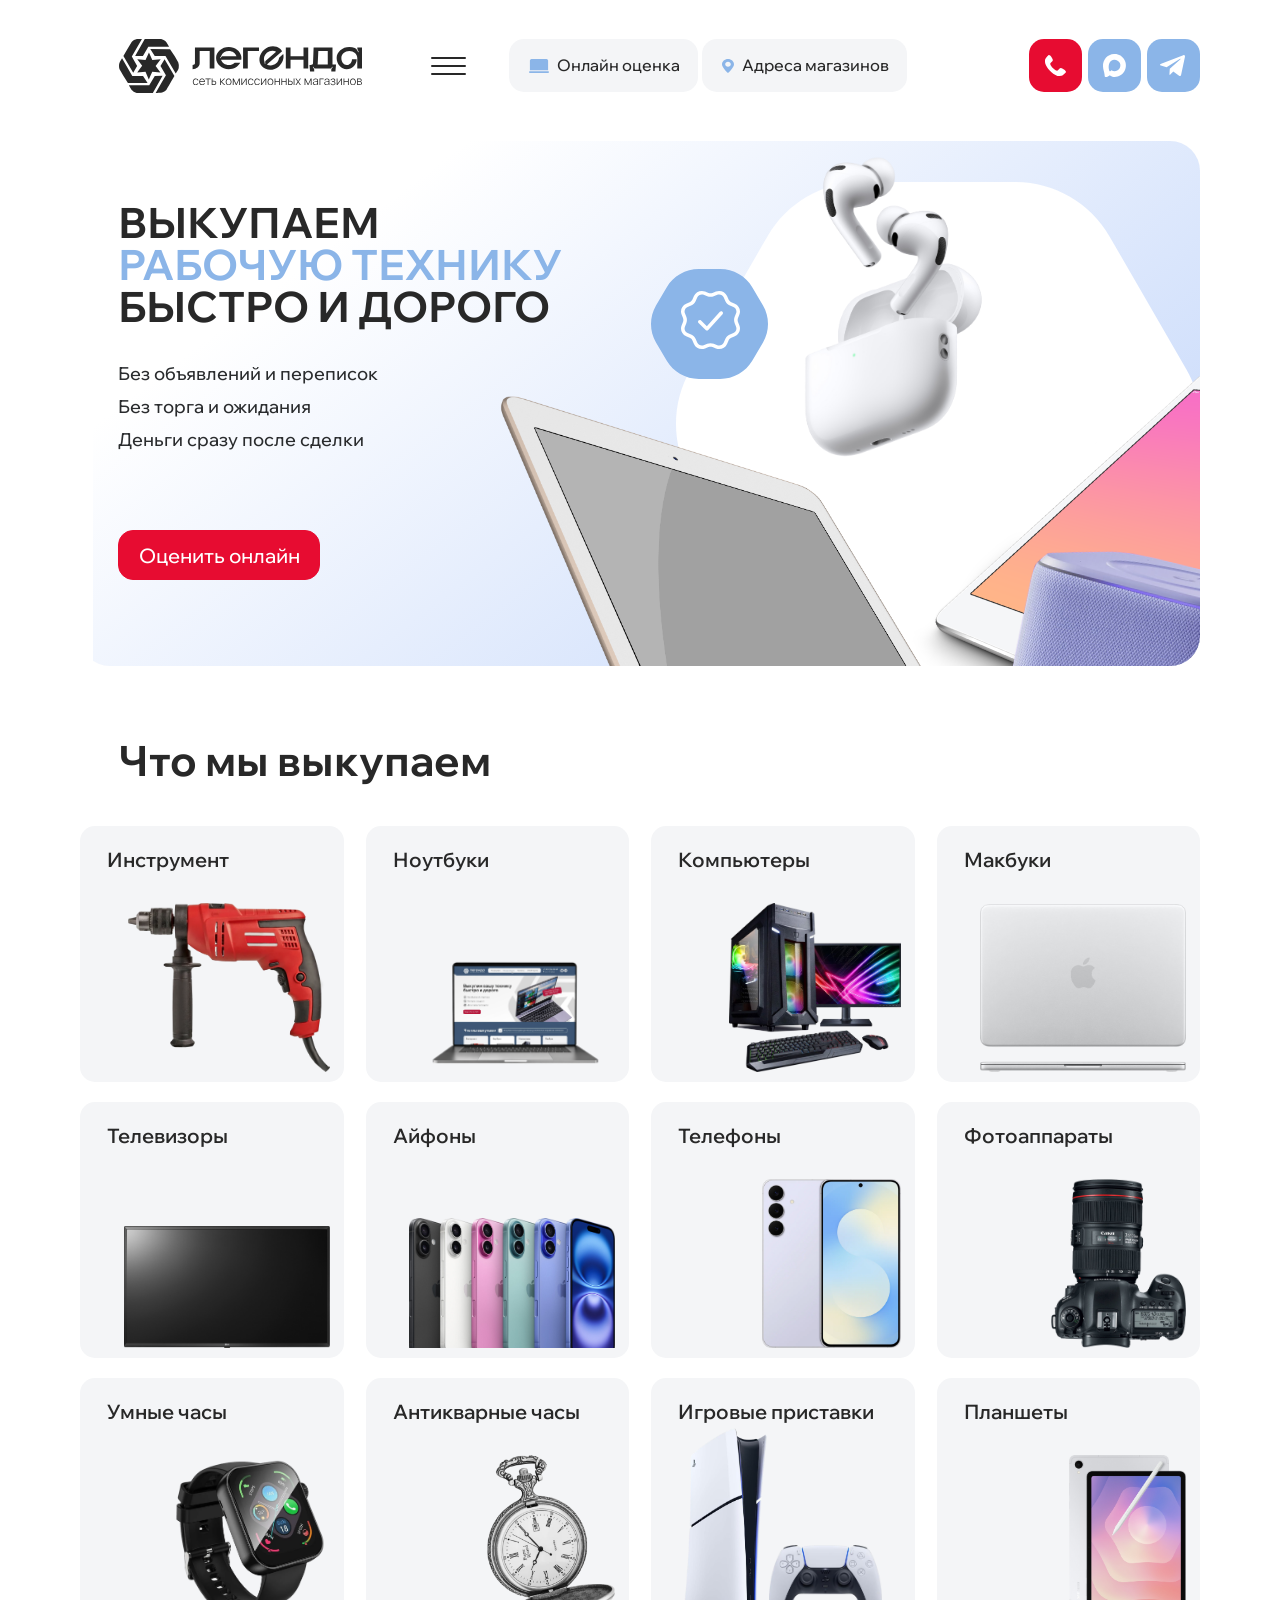
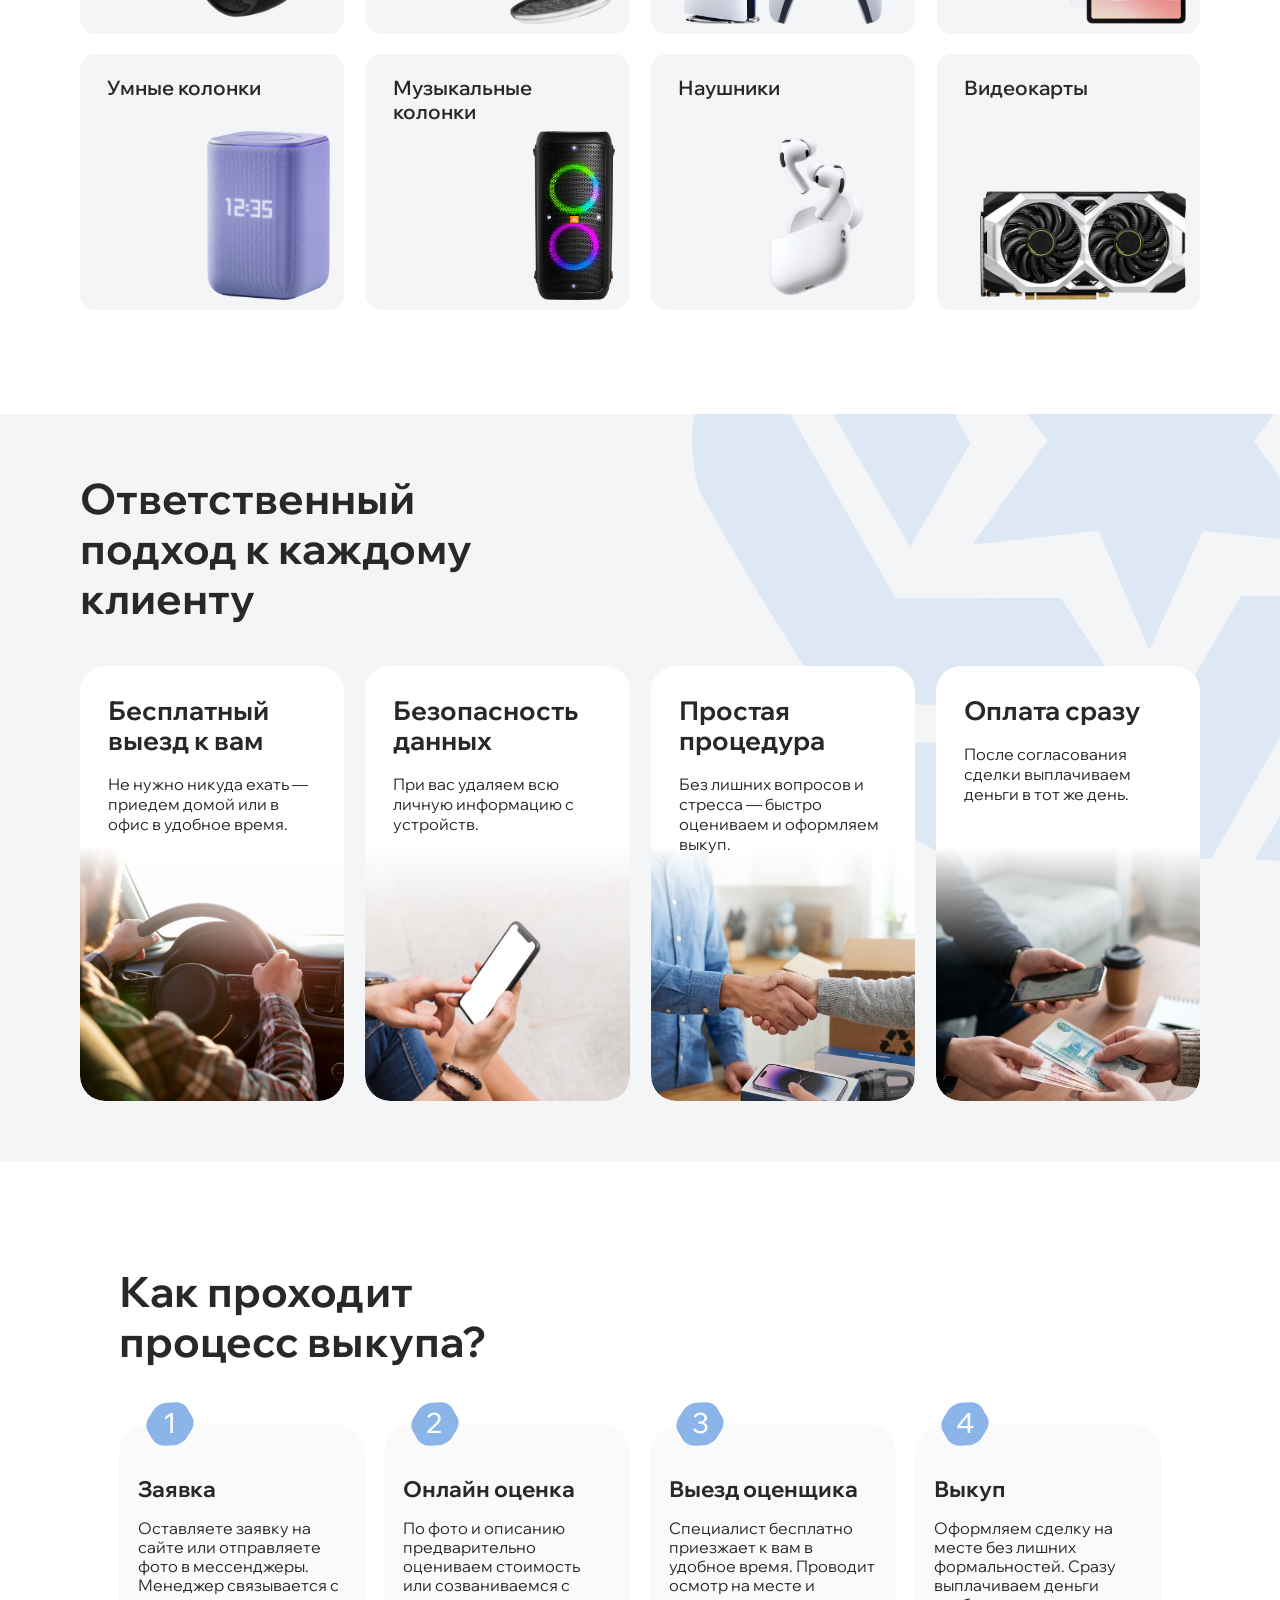
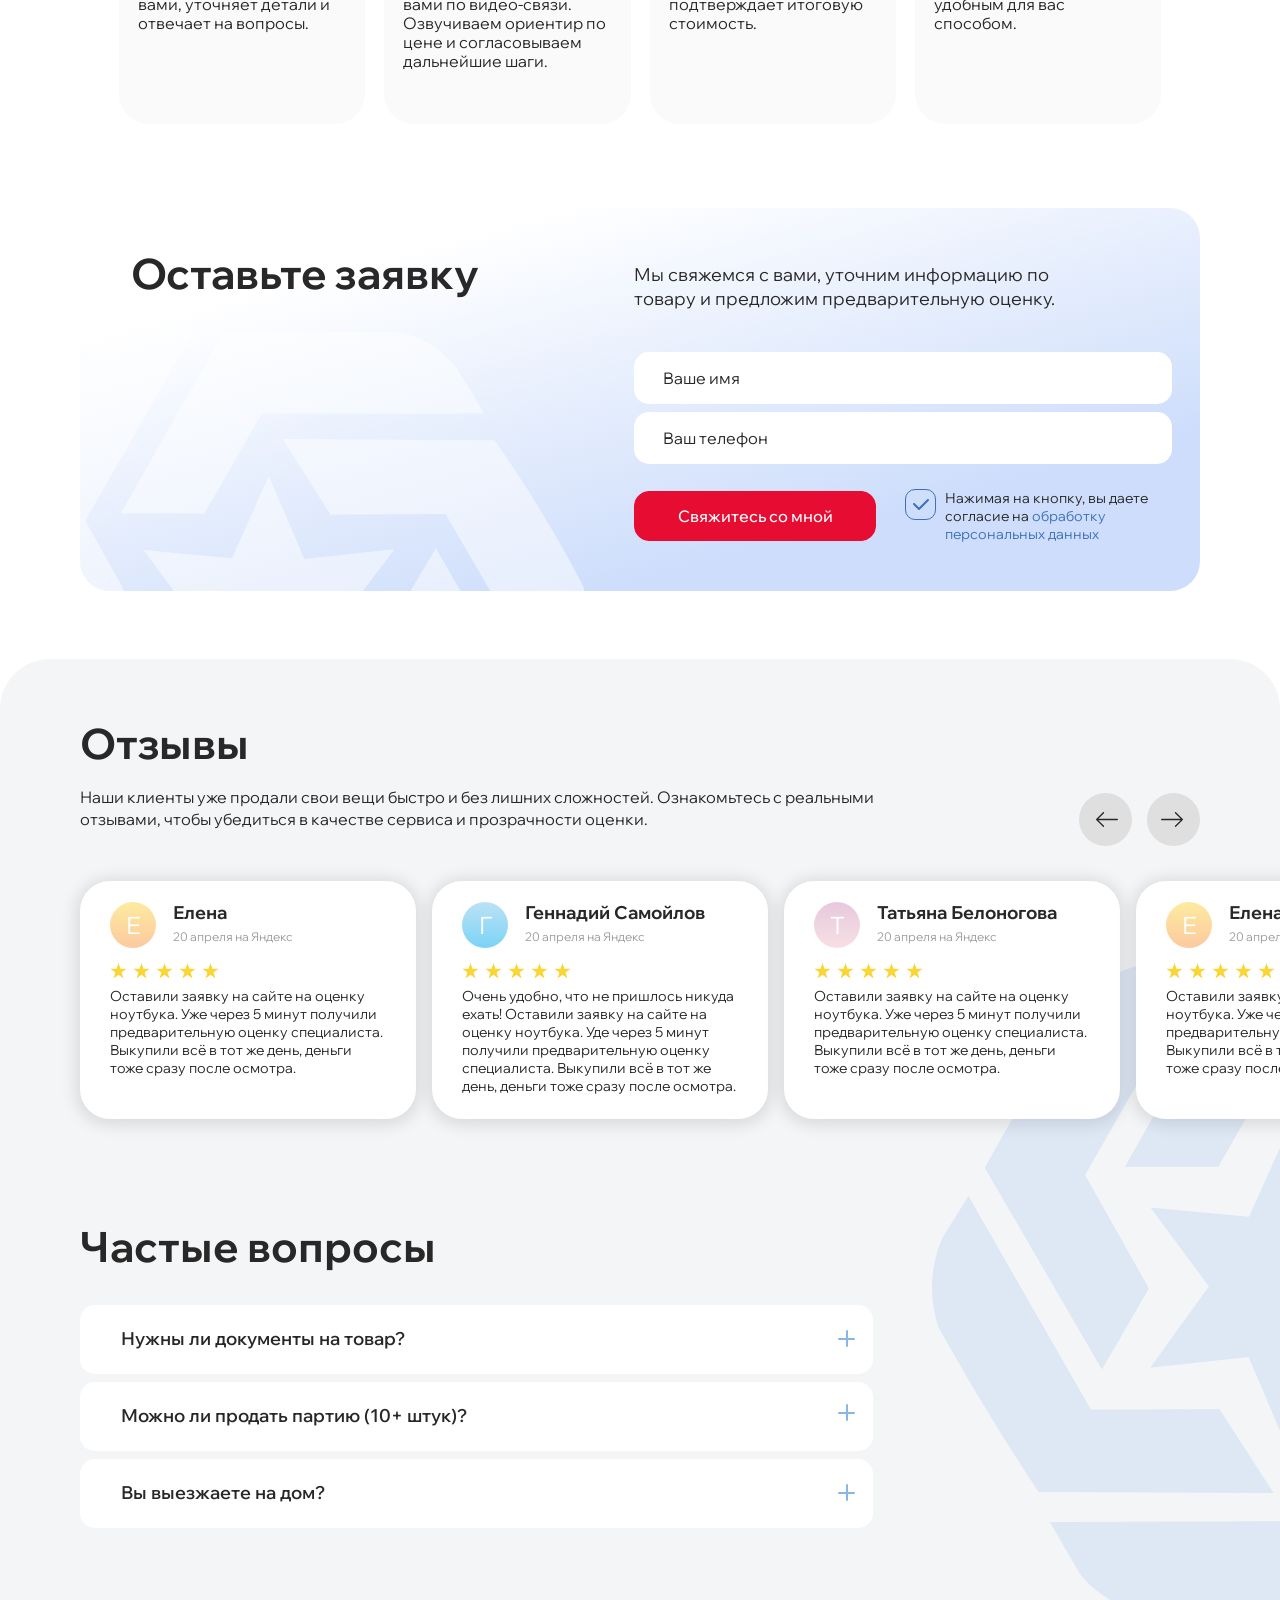
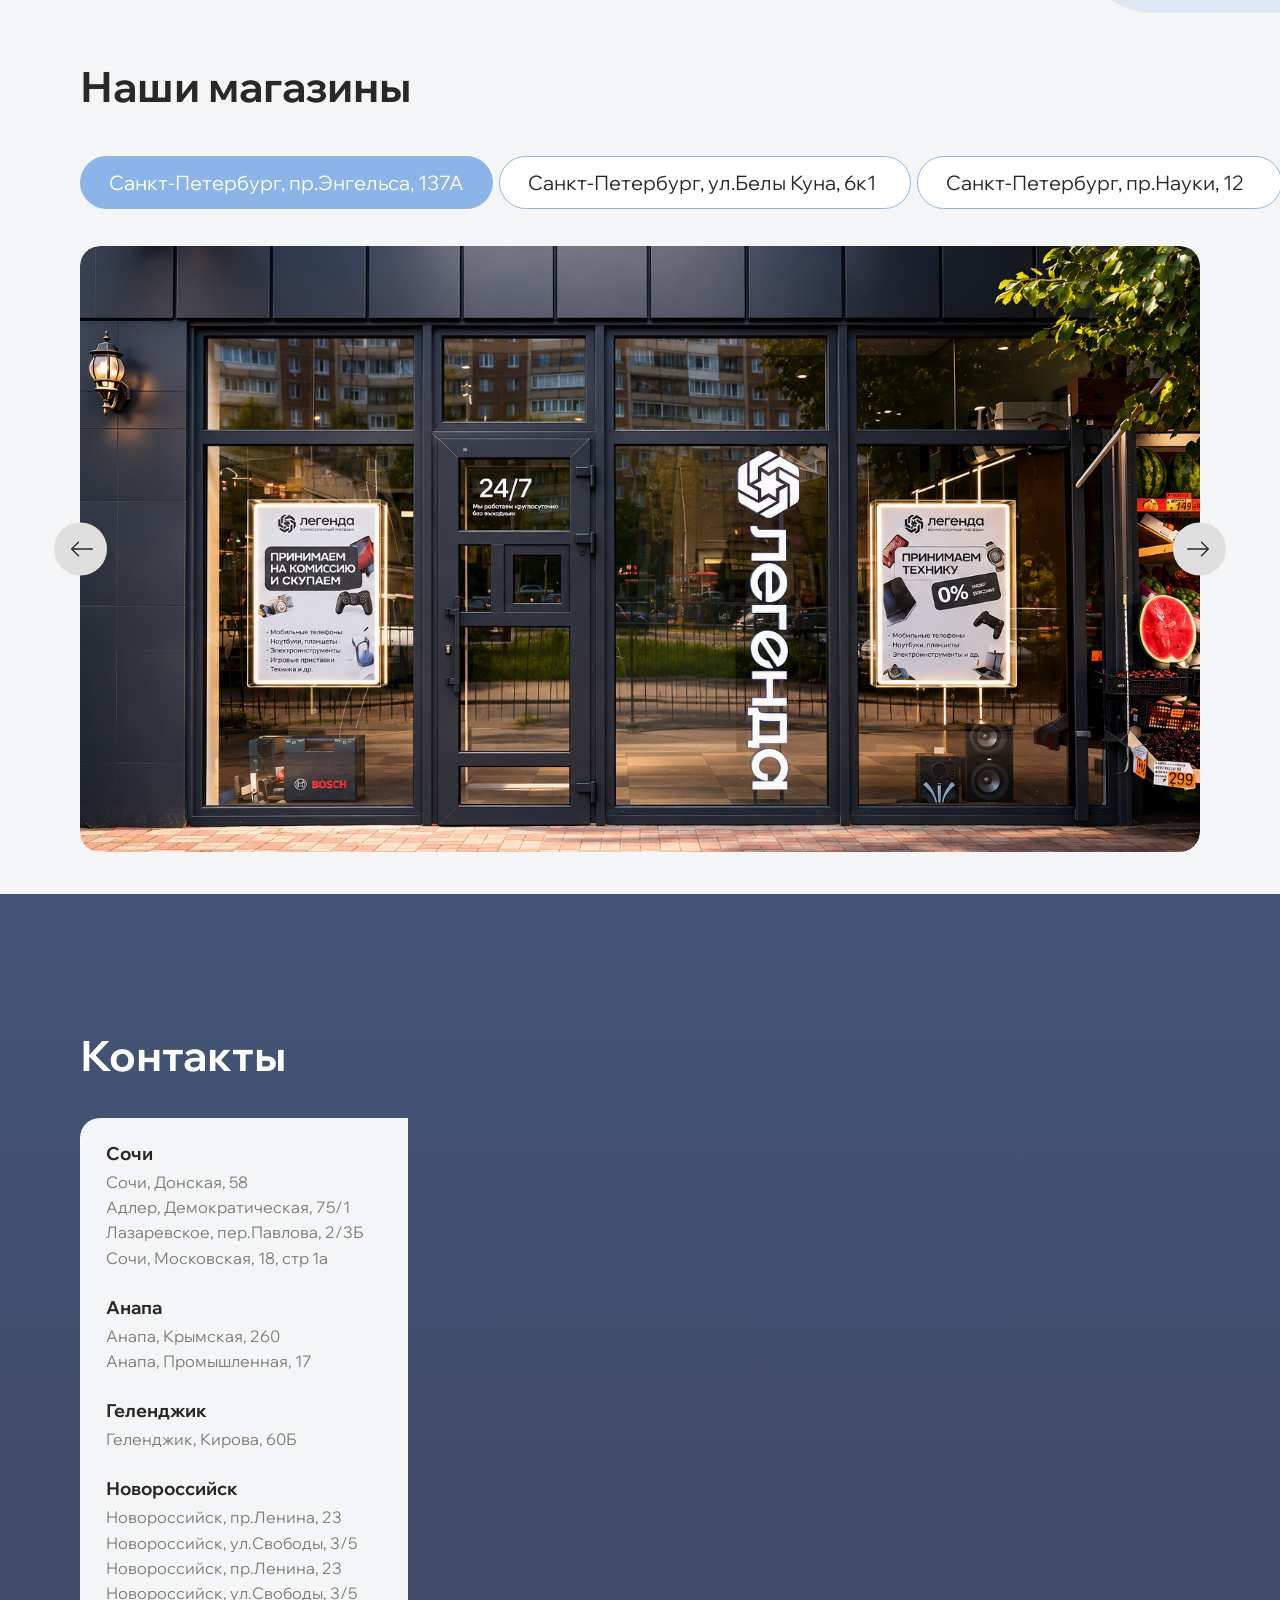
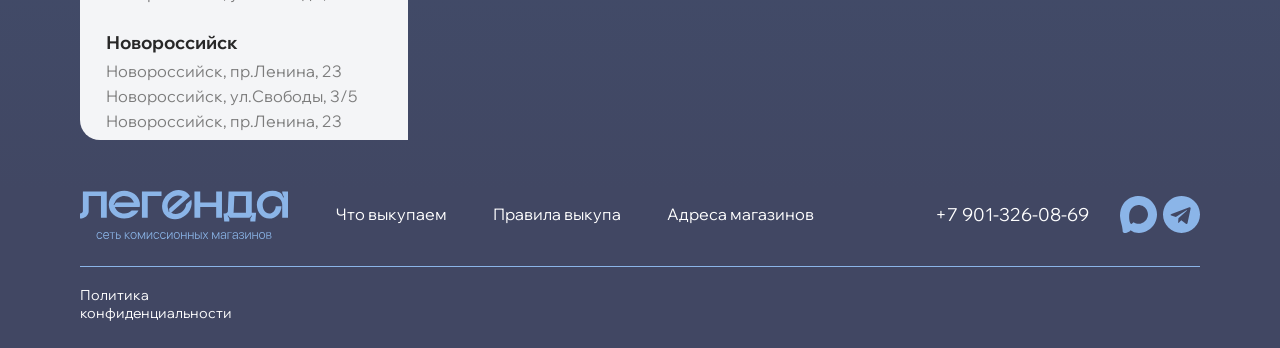
==== commit d44d1507: "Модалка «Свяжитесь с нами» и кнопки звонка и мессенджеров в шапке - Новое модальное окно контактов: " ====
--- a/index.html
+++ b/index.html
@@ -56,6 +56,10 @@
         </a>
       </div>
       <div class="header__right">
+        <!-- Второй вариант отображения: телефон и выбор города в шапке.
+             По макету скрыт — номер и город переехали в модалку
+             «Свяжитесь с нами» (data-contact-open). -->
+        <!--
         <div class="header__phone-group">
           <a class="header__phone-link" href="tel:+79013260869"
             >+7 901-326-08-69</a
@@ -72,6 +76,9 @@
             />
           </button>
         </div>
+        -->
+        <!-- Второй вариант отображения: только круглые логотипы мессенджеров. -->
+        <!--
         <div class="header__socials">
           <a href="javascript:void(0)" class="header__social" aria-label="Max">
             <img src="assets/icon-max.svg" width="37" height="37" alt="" />
@@ -82,6 +89,39 @@
             aria-label="Telegram"
           >
             <img src="assets/icon-tg.svg" width="37" height="37" alt="" />
+          </a>
+        </div>
+        -->
+        <!-- Актуальный вариант: звонок и мессенджеры кнопками 53×53 -->
+        <div class="header__socials">
+          <button
+            type="button"
+            class="header__social header__social--phone"
+            aria-label="Телефоны магазинов"
+            data-contact-open
+          >
+            <img
+              src="assets/icon-phone.svg"
+              width="21"
+              height="21"
+              alt=""
+              aria-hidden="true"
+            />
+          </button>
+          <a href="javascript:void(0)" class="header__social" aria-label="Max">
+            <img
+              src="assets/icon-max-button.svg"
+              width="53"
+              height="53"
+              alt=""
+            />
+          </a>
+          <a
+            href="javascript:void(0)"
+            class="header__social"
+            aria-label="Telegram"
+          >
+            <img src="assets/icon-tg-button.svg" width="53" height="53" alt="" />
           </a>
         </div>
       </div>
@@ -1738,6 +1778,10 @@
         />
         <div class="mobile-menu__content">
           <div class="mobile-menu__extras">
+            <!-- Выбор города скрыт по макету: город переехал в модалку
+                 «Свяжитесь с нами». Раскомментировать вместе с
+                 header__phone-group при откате варианта. -->
+            <!--
             <button type="button" class="mobile-menu__city" data-city-open>
               Санкт-Петербург
               <img
@@ -1748,6 +1792,7 @@
                 aria-hidden="true"
               />
             </button>
+            -->
             <button type="button" class="mobile-menu__eval" data-eval-open>
               <img
                 src="assets/icon-eval.svg"
@@ -1766,10 +1811,31 @@
             <a href="#approach">О нас</a>
           </nav>
           <div class="mobile-menu__footer">
+            <!-- Второй вариант отображения: телефон в подвале меню.
+                 По макету скрыт — номер переехал в модалку
+                 «Свяжитесь с нами» (кнопка звонка рядом с соцсетями). -->
+            <!--
             <a class="mobile-menu__phone" href="tel:+79013260869"
               >+7 901-326-08-69</a
             >
+            -->
             <div class="mobile-menu__socials">
+              <button
+                type="button"
+                class="mobile-menu__social mobile-menu__social--phone"
+                aria-label="Телефоны магазинов"
+                data-contact-open
+              >
+                <img
+                  src="assets/icon-phone.svg"
+                  width="21"
+                  height="21"
+                  alt=""
+                  aria-hidden="true"
+                />
+              </button>
+              <!-- Второй вариант отображения: пилюли с надписями Max и Telegram. -->
+              <!--
               <a
                 href="javascript:void(0)"
                 class="mobile-menu__social"
@@ -1785,6 +1851,32 @@
               >
                 <img src="assets/icon-tg.svg" width="31" height="31" alt="" />
                 <span>Telegram</span>
+              </a>
+              -->
+              <!-- Актуальный вариант: квадратные кнопки 53×53, как в шапке -->
+              <a
+                href="javascript:void(0)"
+                class="mobile-menu__social"
+                aria-label="Max"
+              >
+                <img
+                  src="assets/icon-max-button.svg"
+                  width="53"
+                  height="53"
+                  alt=""
+                />
+              </a>
+              <a
+                href="javascript:void(0)"
+                class="mobile-menu__social"
+                aria-label="Telegram"
+              >
+                <img
+                  src="assets/icon-tg-button.svg"
+                  width="53"
+                  height="53"
+                  alt=""
+                />
               </a>
             </div>
           </div>
@@ -2049,6 +2141,97 @@
       </div>
     </div>
 
+    <div
+      class="contact-modal"
+      id="contact-modal"
+      role="dialog"
+      aria-modal="true"
+      aria-labelledby="contact-modal-title"
+      aria-hidden="true"
+    >
+      <div class="contact-modal__backdrop" data-contact-close></div>
+      <div class="contact-modal__scroll">
+        <div class="contact-modal__dialog" role="document">
+          <button
+            class="contact-modal__close"
+            type="button"
+            aria-label="Закрыть"
+            data-contact-close
+          >
+            <span class="contact-modal__close-icon" aria-hidden="true"></span>
+          </button>
+          <h2 class="contact-modal__title" id="contact-modal-title">
+            Свяжитесь с нами
+          </h2>
+          <ul class="contact-modal__list">
+            <li class="contact-modal__item">
+              <figure class="contact-modal__photo">
+                <img src="assets/store-1.png" alt="Магазин Легенда" />
+              </figure>
+              <div class="contact-modal__info">
+                <h3 class="contact-modal__address">г. Сочи, ул. Донская, 58</h3>
+                <a class="contact-modal__phone" href="tel:+79998868687"
+                  >+7-999-886-86-87</a
+                >
+              </div>
+            </li>
+            <li class="contact-modal__item">
+              <figure class="contact-modal__photo">
+                <img src="assets/store-2.png" alt="Магазин Легенда" />
+              </figure>
+              <div class="contact-modal__info">
+                <h3 class="contact-modal__address">
+                  г. Сочи, ул. Московская, д. 18, стр. 1А
+                </h3>
+                <a class="contact-modal__phone" href="tel:+79998868687"
+                  >+7-999-886-86-87</a
+                >
+              </div>
+            </li>
+            <li class="contact-modal__item">
+              <figure class="contact-modal__photo">
+                <img src="assets/store-1.png" alt="Магазин Легенда" />
+              </figure>
+              <div class="contact-modal__info">
+                <h3 class="contact-modal__address">
+                  Р-н Адлер, ул. Демократическая, д. 75/1
+                </h3>
+                <a class="contact-modal__phone" href="tel:+79998868687"
+                  >+7-999-886-86-87</a
+                >
+              </div>
+            </li>
+            <li class="contact-modal__item">
+              <figure class="contact-modal__photo">
+                <img src="assets/store-2.png" alt="Магазин Легенда" />
+              </figure>
+              <div class="contact-modal__info">
+                <h3 class="contact-modal__address">
+                  Р-н Адлер, ул. Демократическая, д. 75/1
+                </h3>
+                <a class="contact-modal__phone" href="tel:+79998868687"
+                  >+7-999-886-86-87</a
+                >
+              </div>
+            </li>
+            <li class="contact-modal__item">
+              <figure class="contact-modal__photo">
+                <img src="assets/store-1.png" alt="Магазин Легенда" />
+              </figure>
+              <div class="contact-modal__info">
+                <h3 class="contact-modal__address">
+                  г. Сочи, ул. Московская, д. 18, стр. 1А
+                </h3>
+                <a class="contact-modal__phone" href="tel:+79998868687"
+                  >+7-999-886-86-87</a
+                >
+              </div>
+            </li>
+          </ul>
+        </div>
+      </div>
+    </div>
+
     <script src="modules/jquery.min.js"></script>
     <script src="modules/swiper-bundle.min.js"></script>
     <script src="js/main.js"></script>
--- a/css/styles.css
+++ b/css/styles.css
@@ -142,6 +142,12 @@
   box-shadow: 0 2px 15px 5px rgba(0, 0, 0, 0.1);
 }
 
+/* При открытой модалке или меню скрываем тень шапки */
+body.is-modal-open .header.is-scrolled,
+body.is-menu-open .header.is-scrolled {
+  box-shadow: none;
+}
+
 .header__menu {
   position: relative;
   z-index: 20;
@@ -229,11 +235,8 @@
 }
 
 .mobile-menu__backdrop {
-  position: absolute;
-  top: var(--header-height);
-  left: 0;
-  right: 0;
-  bottom: 0;
+  position: fixed;
+  inset: 0;
   border: 0;
   padding: 0;
   background: rgba(0, 0, 0, 0.2);
@@ -248,14 +251,14 @@
 
 .mobile-menu__panel {
   position: absolute;
-  top: var(--header-height);
+  top: 0;
   left: 0;
   right: 0;
-  max-height: calc(100dvh - var(--header-height));
+  max-height: 100dvh;
   overflow: hidden;
   background: #fff;
   border-radius: 0 0 30px 30px;
-  padding: 42px 15px 24px;
+  padding: calc(42px + var(--header-height)) 15px 24px;
   box-sizing: border-box;
   opacity: 0;
   transform: translateY(-8px);
@@ -385,6 +388,8 @@
   gap: 4px;
 }
 
+/* Второй вариант отображения: пилюли с надписями Max и Telegram. */
+/*
 .mobile-menu__social {
   display: inline-flex;
   align-items: center;
@@ -405,14 +410,6 @@
     border-color 0.2s ease;
 }
 
-.mobile-menu__social:first-child {
-  min-width: 117px;
-}
-
-.mobile-menu__social:last-child {
-  min-width: 149px;
-}
-
 .mobile-menu__social:hover {
   background: #f4f8ff;
 }
@@ -425,6 +422,36 @@
   flex-shrink: 0;
   width: 31px;
   height: 31px;
+  max-width: none;
+}
+*/
+
+/* Актуальный вариант: квадратные кнопки 53×53 без надписей, как в шапке.
+   Синий фон у Max и Telegram уже внутри SVG (icon-max-button.svg /
+   icon-tg-button.svg), у кнопки звонка — красный из её правила */
+.mobile-menu__social {
+  display: inline-flex;
+  align-items: center;
+  justify-content: center;
+  flex-shrink: 0;
+  height: 53px;
+  cursor: pointer;
+  transition: opacity 0.2s ease;
+}
+
+.mobile-menu__social:hover {
+  opacity: 0.75;
+}
+
+.mobile-menu__social:active {
+  opacity: 0.55;
+}
+
+.mobile-menu__social img {
+  display: block;
+  flex-shrink: 0;
+  width: 53px;
+  height: 53px;
   max-width: none;
 }
 
@@ -496,14 +523,9 @@
   width: 100%;
   max-width: 100%;
   min-width: 0;
-  font-size: 28px;
-  line-height: 1;
-  color: #282828;
-}
-
-.hero__title-line:first-child {
   font-size: 48px;
   line-height: 1.15;
+  color: #282828;
 }
 
 .hero__title-line--accent {
@@ -518,7 +540,7 @@
   max-width: 100%;
   min-width: 0;
   gap: 9px;
-  margin: 0 0 24px;
+  margin: 0 0 27px;
   padding: 0;
   list-style: none;
 }
@@ -1297,6 +1319,65 @@
   max-width: none;
 }
 
+/* Кнопки звонка и мессенджеров — триггер модалки «Свяжитесь с нами»:
+   в шапке это ряд из трёх квадратов 53×53, в выпадающем меню кнопка
+   звонка стоит первой в ряду пилюль Max и Telegram.
+   У иконок Max и Telegram (icon-max-button.svg / icon-tg-button.svg)
+   синий фон #8BB5E8 уже внутри SVG, у трубки фон задаёт это правило —
+   используется общий красный проекта, как у .btn--primary. */
+.header__social--phone,
+.mobile-menu__social--phone {
+  display: inline-flex;
+  align-items: center;
+  justify-content: center;
+  flex-shrink: 0;
+  width: 53px;
+  height: 53px;
+  padding: 0;
+  border: 0;
+  border-radius: 15px;
+  box-sizing: border-box;
+  background: #e70c31;
+  transition:
+    opacity 0.2s ease,
+    background-color 0.2s ease;
+}
+
+.header__socials .header__social--phone img,
+.mobile-menu__socials .mobile-menu__social--phone img {
+  flex-shrink: 0;
+  width: 21px;
+  height: 21px;
+  max-width: none;
+}
+
+/* Фон повторяем и в состояниях: у пилюль меню свои hover/active
+   с более высокой специфичностью, чем базовое правило кнопки */
+.header__social--phone:hover,
+.mobile-menu__social--phone:hover {
+  background: #e70c31;
+  opacity: 0.75;
+}
+
+.header__social--phone:active,
+.mobile-menu__social--phone:active {
+  background: #e70c31;
+  opacity: 0.55;
+}
+
+/* Мин. ширины пилюль меню — только для варианта с надписями.
+   В ряду первой идёт кнопка звонка, поэтому пилюли отсчитываются
+   сдвигом, а не :first-child / :last-child */
+/*
+.mobile-menu__socials .mobile-menu__social + .mobile-menu__social {
+  min-width: 117px;
+}
+
+.mobile-menu__socials .mobile-menu__social + .mobile-menu__social + .mobile-menu__social {
+  min-width: 149px;
+}
+*/
+
 .footer__nav {
   display: flex;
   flex-direction: column;
@@ -1481,7 +1562,7 @@
 
 .contacts-card__address:hover,
 .contacts-card__address:focus-visible {
-  color: #282828;
+  color: #8bb5e8;
 }
 
 .contacts__detail {
@@ -1500,7 +1581,6 @@
 
 .contacts__detail:not([hidden]) {
   display: flex;
-  margin-top: 10px;
 }
 
 .contacts.is-detail-open .contacts__toggles {
@@ -1620,13 +1700,13 @@
 }
 
 .contacts-detail__route {
-  display: flex;
+  display: inline-flex;
   align-items: center;
   justify-content: center;
-  width: 100%;
+  width: fit-content;
   min-height: 53px;
   margin-bottom: 18px;
-  padding: 12px 16px;
+  padding: 12px 24px;
   border: 1px solid #8bb5e8;
   border-radius: 15px;
   background: #fff;
@@ -1752,6 +1832,13 @@
 
 /* ========== Узкий мобильный (320–479) ========== */
 @media (max-width: 479px) {
+  .contacts-detail__route {
+    display: flex;
+    width: 100%;
+    padding-left: 16px;
+    padding-right: 16px;
+  }
+
   .contacts-detail__messengers {
     flex-direction: column;
     gap: 8px;
@@ -1782,15 +1869,10 @@
     max-width: 100%;
   }
 
-  .hero__title-line:first-child {
-    font-size: 38px;
-    line-height: 1.1;
-  }
-
   .hero__title-line,
   .hero__title-line--accent {
     font-size: 23px;
-    line-height: 1.2;
+    line-height: 27px; /* 23px + 4px расстояние между строками */
   }
 
   .hero__feature {
@@ -1801,13 +1883,9 @@
 }
 
 @container hero (max-width: 360px) {
-  .hero__title-line:first-child {
-    font-size: min(38px, 13cqi);
-  }
-
   .hero__title-line,
   .hero__title-line--accent {
-    font-size: min(23px, 7.9cqi);
+    font-size: min(23px, 13cqi);
   }
 }
 
@@ -1829,15 +1907,10 @@
     letter-spacing: -0.02em;
   }
 
-  .hero__title-line:first-child {
-    font-size: clamp(40px, 10vw, 48px);
-    line-height: 1.15;
-  }
-
   .hero__title-line,
   .hero__title-line--accent {
-    font-size: clamp(26px, 6.5vw, 30px);
-    line-height: 1.05;
+    font-size: 28px;
+    line-height: 1.15;
   }
 
   .hero__poly {
@@ -1915,7 +1988,7 @@
   }
 
   .contacts__detail:not([hidden]) {
-    border-radius: 0 0 30px 30px;
+    border-radius: 20px;
     padding: 20px 20px 24px;
   }
 
@@ -1952,12 +2025,43 @@
   }
 
   .mobile-menu__panel {
-    padding: 42px 24px 24px;
+    padding: calc(42px + var(--header-height)) 24px 24px;
   }
 
   .mobile-menu__watermark {
     right: -100px;
     top: -33px;
+  }
+
+  /* С 640px в шапке показываем кнопки звонка и мессенджеров;
+     подвал меню (телефон и соцсети) с этих же ширин скрыт */
+  .header__right {
+    display: flex;
+    align-items: center;
+    order: 2;
+    margin-left: auto;
+  }
+
+  /* Телефон и город в шапке — только с 960px (правило в блоке 960px
+     перебивает это скрытие) */
+  .header__phone-group {
+    display: none;
+  }
+
+  /* Кнопка меню — правее панели соцкнопок, с отступом 25px */
+  .header__menu {
+    order: 3;
+    margin: 0 0 0 25px;
+  }
+
+  .header__socials {
+    display: flex;
+    align-items: center;
+    gap: 6px;
+  }
+
+  .mobile-menu__footer {
+    display: none;
   }
 
   /* ========== Главный экран ========== */
@@ -1989,26 +2093,16 @@
   }
 
   .hero__title-line,
-  .hero__title-line--accent {
-    font-size: 34px;
+  .hero__title-line--accent,
+  .hero__title-line:first-child {
+    font-size: 36px;
     line-height: 1.15;
     white-space: nowrap;
   }
 
-  .hero__title-line:first-child {
-    font-size: 48px;
-    line-height: 1.15;
-    white-space: nowrap;
-  }
-
-  .hero__title-line:nth-child(2),
-  .hero__title-line:nth-child(3) {
-    font-size: 34px;
-  }
-
   .hero__features {
     gap: 10px;
-    margin-bottom: 79px;
+    margin-bottom: 99px;
   }
 
   .hero__feature {
@@ -2954,7 +3048,7 @@
 }
 
 .eval-modal__backdrop {
-  position: absolute;
+  position: fixed;
   inset: 0;
   z-index: 0;
   background: rgba(0, 0, 0, 0.2);
@@ -3244,7 +3338,7 @@
 }
 
 .city-modal__backdrop {
-  position: absolute;
+  position: fixed;
   inset: 0;
   z-index: 0;
   background: rgba(0, 0, 0, 0.2);
@@ -3581,6 +3675,273 @@
   }
 }
 
+/* ========== Модалка «Свяжитесь с нами» ========== */
+.contact-modal {
+  position: fixed;
+  top: var(--header-height);
+  left: 0;
+  right: 0;
+  bottom: 0;
+  z-index: 200;
+  visibility: hidden;
+  pointer-events: none;
+  opacity: 0;
+  transition:
+    opacity 0.25s ease,
+    visibility 0.25s;
+}
+
+.contact-modal.is-open {
+  visibility: visible;
+  pointer-events: auto;
+  opacity: 1;
+}
+
+.contact-modal__backdrop {
+  position: fixed;
+  inset: 0;
+  z-index: 0;
+  background: rgba(0, 0, 0, 0.2);
+}
+
+.contact-modal__scroll {
+  position: relative;
+  z-index: 1;
+  box-sizing: border-box;
+  width: 100%;
+  height: 100%;
+  overflow-x: hidden;
+  overflow-y: auto;
+  overscroll-behavior: contain;
+  -webkit-overflow-scrolling: touch;
+  display: flex;
+  flex-direction: column;
+  align-items: center;
+  justify-content: flex-start;
+  padding: 8px 15px 40px;
+}
+
+.contact-modal__dialog {
+  position: relative;
+  z-index: 1;
+  width: 100%;
+  margin: 0 auto;
+  padding: 23px 20px 24px;
+  background: #fff;
+  border-radius: 30px;
+  flex-shrink: 0;
+}
+
+.contact-modal__close {
+  position: absolute;
+  top: 34px;
+  right: 24px;
+  width: 26px;
+  height: 26px;
+  display: flex;
+  align-items: center;
+  justify-content: center;
+  padding: 0;
+  cursor: pointer;
+  z-index: 2;
+}
+
+/* Увеличиваем зону нажатия, не меняя размер крестика */
+.contact-modal__close::after {
+  content: "";
+  position: absolute;
+  inset: -9px;
+}
+
+.contact-modal__close-icon {
+  position: relative;
+  width: 26px;
+  height: 26px;
+  display: block;
+}
+
+.contact-modal__close-icon::before,
+.contact-modal__close-icon::after {
+  content: "";
+  position: absolute;
+  left: 50%;
+  top: 50%;
+  width: 35px;
+  height: 2px;
+  border-radius: 2px;
+  background: #282828;
+  transition: background-color 0.2s ease;
+}
+
+.contact-modal__close-icon::before {
+  transform: translate(-50%, -50%) rotate(45deg);
+}
+
+.contact-modal__close-icon::after {
+  transform: translate(-50%, -50%) rotate(-45deg);
+}
+
+/* Цвет крестика при наведении на кнопку закрытия */
+.contact-modal__close:hover .contact-modal__close-icon::before,
+.contact-modal__close:hover .contact-modal__close-icon::after {
+  background: #e5f1ff;
+}
+
+/* Цвет крестика при нажатии на кнопку закрытия */
+.contact-modal__close:active .contact-modal__close-icon::before,
+.contact-modal__close:active .contact-modal__close-icon::after {
+  background: #8bb5e8;
+}
+
+.contact-modal__title {
+  font-weight: 700;
+  font-size: 24px;
+  line-height: 1.2;
+  color: #282828;
+  margin: 0 0 25px;
+}
+
+.contact-modal__list {
+  display: flex;
+  flex-direction: column;
+  gap: 24px;
+}
+
+.contact-modal__item {
+  display: flex;
+  align-items: flex-end;
+  gap: 21px;
+}
+
+.contact-modal__photo {
+  flex: 0 0 auto;
+  width: 81px;
+  height: 103px;
+  margin: 0;
+  border-radius: 15px;
+  overflow: hidden;
+}
+
+.contact-modal__photo img {
+  width: 100%;
+  height: 100%;
+  object-fit: cover;
+  object-position: center;
+}
+
+.contact-modal__info {
+  display: flex;
+  flex-direction: column;
+  align-items: flex-start;
+  gap: 8px;
+  min-width: 0;
+}
+
+.contact-modal__address {
+  font-weight: 600;
+  font-size: 16px;
+  line-height: normal;
+  color: #282828;
+}
+
+.contact-modal__phone {
+  display: flex;
+  align-items: center;
+  justify-content: center;
+  width: 146px;
+  max-width: 100%;
+  height: 41px;
+  border: 1px solid #a5c5eb;
+  border-radius: 15px;
+  font-weight: 400;
+  font-size: 14px;
+  line-height: normal;
+  color: #282828;
+  text-align: center;
+  white-space: nowrap;
+  transition:
+    background-color 0.2s ease,
+    border-color 0.2s ease,
+    color 0.2s ease;
+}
+
+/* Наведение и нажатие — по макету (узел 1153:6716): синяя заливка
+   #8bb5e8 и белый текст, рамка #a5c5eb остаётся как в базовом состоянии */
+.contact-modal__phone:hover,
+.contact-modal__phone:focus-visible,
+.contact-modal__phone:active {
+  background: #8bb5e8;
+  color: #fff;
+}
+
+@media (min-width: 480px) {
+  .contact-modal__scroll {
+    padding-left: 20px;
+    padding-right: 20px;
+  }
+
+  .contact-modal__title {
+    line-height: 50px;
+    margin-bottom: 29px;
+  }
+
+  .contact-modal__list {
+    gap: 51px;
+  }
+
+  .contact-modal__photo {
+    width: 112px;
+  }
+
+  .contact-modal__info {
+    gap: 13px;
+  }
+
+  .contact-modal__address {
+    font-size: 18px;
+  }
+
+  .contact-modal__phone {
+    width: 240px;
+    height: 53px;
+    font-size: 20px;
+  }
+}
+
+@media (min-width: 640px) {
+  .contact-modal__scroll {
+    padding: 30px 24px 40px;
+  }
+
+  .contact-modal__dialog {
+    max-width: 592px;
+    padding: 47px 50px;
+  }
+
+  .contact-modal__title {
+    font-size: 36px;
+    margin-bottom: 29px;
+  }
+
+  .contact-modal__list {
+    gap: 28px;
+  }
+
+  .contact-modal__item {
+    gap: 35px;
+  }
+
+  .contact-modal__photo {
+    width: 187px;
+  }
+}
+
+@media (min-width: 960px) {
+  .contact-modal__dialog {
+    max-width: 700px;
+  }
+}
+
 @media (min-width: 960px) {
   :root {
     --header-height: 131px;
@@ -3616,6 +3977,7 @@
     position: relative;
     right: auto;
     bottom: auto;
+    order: 0;
     margin-left: 69px;
     flex-shrink: 0;
   }
@@ -3670,6 +4032,7 @@
     align-items: center;
     gap: 18px;
     margin-left: auto;
+    order: 0;
     flex-shrink: 0;
   }
 
@@ -3711,21 +4074,17 @@
     flex-shrink: 0;
   }
 
-  .header__socials {
+  /* Кнопки звонка и мессенджеров в шапке видны с 640px — блок выше.
+     С 960px в меню остаются только ссылки навигации */
+  .mobile-menu__extras {
     display: none;
   }
 
-  .mobile-menu__extras,
-  .mobile-menu__phone {
-    display: none;
-  }
-
   .mobile-menu__panel {
-    top: var(--header-height);
-    right: auto;
-    width: 526px;
+    right: 80px;
+    width: auto;
     max-height: none;
-    padding: 20px 46px 24px;
+    padding: calc(20px + var(--header-height)) 46px 24px;
   }
 
   .mobile-menu__content {
@@ -3740,10 +4099,6 @@
 
   .mobile-menu__nav a {
     line-height: 1;
-  }
-
-  .mobile-menu__footer {
-    gap: 0;
   }
 
   .mobile-menu__watermark {
@@ -3959,21 +4314,14 @@
   .hero__title-line,
   .hero__title-line--accent,
   .hero__title-line:first-child {
-    font-size: 50px;
+    font-size: 36px;
     line-height: 1;
     white-space: nowrap;
   }
 
-  .hero__title-line:nth-child(2),
-  .hero__title-line:nth-child(3) {
-    font-size: 42px;
-    line-height: 1.2;
-    white-space: nowrap;
-  }
-
   .hero__features {
     gap: 10px;
-    margin: 0 0 35px;
+    margin: 0 0 79px;
   }
 
   .hero__feature {
@@ -4357,15 +4705,8 @@
   .hero__title-line,
   .hero__title-line--accent,
   .hero__title-line:first-child {
-    font-size: 50px;
+    font-size: 42px;
     line-height: 1;
-    white-space: nowrap;
-  }
-
-  .hero__title-line:nth-child(2),
-  .hero__title-line:nth-child(3) {
-    font-size: 42px;
-    line-height: 1.2;
     white-space: nowrap;
   }
 
@@ -4785,16 +5126,30 @@
   }
 
   .header {
-    left: 50%;
-    right: auto;
+    left: 0;
+    right: 0;
     width: 100%;
-    max-width: 1440px;
-    transform: translateX(-50%);
-    padding: 0 119px;
-  }
-
+    max-width: none;
+    transform: none;
+    padding: 0 calc((100% - 1440px) / 2 + 119px);
+  }
+
+  /* Контент шапки центрирован в колонке 1440px — его правый край
+     находится на 50vw + 601px (720 - 119). Панель меню растягиваем
+     до этого края. */
+  .mobile-menu__panel {
+    right: calc(50vw - 601px);
+  }
+
+  /* С 1440px блок «Онлайн оценка / Адреса магазинов» прижат к правому
+     краю шапки — рядом с панелью звонка и мессенджеров (одинаково
+     в старом и новом вариантах отображения) */
   .header__actions {
-    margin-left: 134px;
+    margin-left: auto;
+  }
+
+  .header__right {
+    margin-left: 18px;
   }
 
   .header__action {
@@ -4806,13 +5161,10 @@
     gap: 18px;
   }
 
-  .header__socials {
-    display: flex;
-    align-items: center;
-    gap: 6px;
-  }
-
   .hero {
+    /* Сверхширокие экраны: фиксированная ширина по центру */
+    max-width: 1440px;
+    margin: 0 auto;
     padding: 10px 119px 0;
   }
 
@@ -4830,15 +5182,8 @@
   .hero__title-line,
   .hero__title-line--accent,
   .hero__title-line:first-child {
-    font-size: 50px;
+    font-size: 42px;
     line-height: 1;
-    white-space: nowrap;
-  }
-
-  .hero__title-line:nth-child(2),
-  .hero__title-line:nth-child(3) {
-    font-size: 42px;
-    line-height: 1.2;
     white-space: nowrap;
   }
 
@@ -4889,6 +5234,9 @@
   }
 
   .contacts__container {
+    /* Сверхширокие экраны: фиксированная ширина по центру */
+    max-width: 1440px;
+    margin: 0 auto;
     padding: 0 119px;
     grid-template-columns: 408px minmax(0, 1fr);
     column-gap: 0;
@@ -5015,7 +5363,9 @@
   }
 
   .bottom-band__watermark {
-    right: -247px;
+    /* Привязка к центрированной колонке (1202px) вместо края вьюпорта */
+    right: auto;
+    left: calc((100% - 1202px) / 2 + 358px);
   }
 
   .reviews__subtitle {
@@ -5069,3 +5419,745 @@
     padding-left: 66px;
   }
 }
+/* ========== Hero страницы «Что мы выкупаем» ========== */
+.page-hero {
+  padding: 23px 15px 10px;
+  background: #fff;
+}
+
+.page-hero__panel {
+  position: relative;
+  height: 181px;
+  border-radius: 30px;
+  overflow: hidden;
+  background-image: linear-gradient(
+    165.35deg,
+    #ffffff 18.918%,
+    #cdddfb 76.933%
+  );
+}
+
+.page-hero__crumbs {
+  position: absolute;
+  z-index: 2;
+  top: 34px;
+  left: 28px;
+  font-weight: 400;
+  font-size: 14px;
+  line-height: 1;
+  color: rgba(40, 40, 40, 0.3);
+}
+
+.page-hero__crumbs a {
+  color: rgba(40, 40, 40, 0.3);
+  transition: color 0.2s ease;
+}
+
+.page-hero__crumbs a:hover {
+  color: rgba(40, 40, 40, 0.6);
+}
+
+.page-hero__crumbs span {
+  color: rgba(40, 40, 40, 0.8);
+}
+
+.page-hero__title {
+  position: absolute;
+  z-index: 2;
+  top: 63px;
+  left: 28px;
+  max-width: 162px;
+  font-weight: 700;
+  font-size: 32px;
+  line-height: 1.2;
+  color: #282828;
+}
+
+.page-hero__art {
+  position: absolute;
+  z-index: 1;
+  top: -46px;
+  right: -400px;
+  width: 490px;
+  pointer-events: none;
+}
+
+.page-hero__art img {
+  display: block;
+  width: 100%;
+  height: auto;
+}
+
+@media (min-width: 480px) and (max-width: 639px) {
+  .page-hero {
+    padding: 10px 20px 10px;
+  }
+
+  .page-hero__crumbs,
+  .page-hero__title {
+    left: 28px;
+  }
+
+  .page-hero__art {
+    right: -250px;
+  }
+}
+
+@media (min-width: 640px) {
+  .page-hero {
+    padding: 10px 24px 10px;
+  }
+
+  .page-hero__crumbs {
+    top: 51px;
+    left: 40px;
+  }
+
+  .page-hero__title {
+    top: 80px;
+    left: 40px;
+    max-width: none;
+    font-size: 42px;
+    line-height: 50px;
+  }
+
+  .page-hero__art {
+    right: -180px;
+  }
+}
+
+@media (min-width: 960px) {
+  .page-hero {
+    padding: 10px 80px 10px;
+  }
+
+  .page-hero__art {
+    right: -194px;
+  }
+}
+
+@media (min-width: 1200px) {
+  .page-hero {
+    padding: 10px 80px 10px;
+  }
+
+  .page-hero__panel {
+    max-width: 1202px;
+    margin-left: auto;
+    margin-right: auto;
+  }
+
+  .page-hero__art {
+    right: -124px;
+  }
+}
+
+@media (min-width: 1440px) {
+  .page-hero {
+    padding: 10px 119px 10px;
+  }
+
+  .page-hero__art {
+    right: -178px;
+  }
+}
+
+/* Отступ между .page-hero и следующим за ним блоком: всегда 46px
+   на всех разрешениях (категории, правила, контакты).
+   Нижний паддинг .page-hero равен 10px на всех брейкпоинтах,
+   поэтому здесь добавляем 36px => 10px + 36px = 46px.
+   Два класса в селекторе перекрывают собственные паддинги секций
+   (.categories/.rules/.contacts) и их медиазапросы без !important. */
+.page-hero + .categories,
+.page-hero + .rules,
+.page-hero + .about,
+.page-hero + .contacts {
+  padding-top: 36px;
+}
+/* ========== Правила выкупа ========== */
+.rules {
+  padding: 30px 15px 37px;
+  background: #fff;
+}
+
+.rules__container {
+  width: 100%;
+  max-width: 1202px;
+  margin-left: auto;
+  margin-right: auto;
+}
+
+/* По макету: до 1200px — одна колонка (сверху фото, под ним лид-текст,
+   затем карточки преимуществ и список). С 1200px — две колонки:
+   фото 531px слева, лид-текст и карточки преимуществ справа. */
+.rules__grid {
+  display: grid;
+  grid-template-columns: minmax(0, 1fr);
+  row-gap: 24px;
+}
+
+.rules__lead {
+  font-weight: 400;
+  font-size: 16px;
+  line-height: 1.4;
+  color: #282828;
+}
+
+.rules__media {
+  width: 100%;
+  border-radius: 30px;
+  overflow: hidden;
+}
+
+.rules__media img {
+  display: block;
+  width: 100%;
+  height: 241px;
+  object-fit: cover;
+}
+
+@media (min-width: 480px) {
+  .rules__media img {
+    height: 381px;
+  }
+}
+
+.rules__advantages {
+  display: flex;
+  flex-direction: column;
+  gap: 5px;
+  margin-top: 28px;
+}
+
+.rules__advantage {
+  display: flex;
+  align-items: flex-start;
+  gap: 17px;
+  min-height: 53px;
+  padding: 15px 23px;
+  background: #f4f5f7;
+  border-radius: 15px;
+  box-sizing: border-box;
+}
+
+.rules__advantage-icon {
+  flex: 0 0 auto;
+  width: 14px;
+  height: 14px;
+  margin-top: 4px;
+  transform: rotate(-90deg);
+}
+
+.rules__advantage-text {
+  font-weight: 400;
+  font-size: 16px;
+  line-height: 1.4;
+  color: #282828;
+}
+
+/* По макету список ведёт себя как сплошной текст: промежуток между
+   пунктами равен межстрочному интервалу (margin-bottom не задаётся). */
+.rules__list {
+  margin-top: 44px;
+  list-style: disc;
+  padding-left: 24px;
+}
+
+.rules__list li {
+  font-weight: 400;
+  font-size: 16px;
+  line-height: 1.4;
+  color: #282828;
+}
+
+@media (min-width: 480px) and (max-width: 639px) {
+  .rules {
+    padding-left: 20px;
+    padding-right: 20px;
+  }
+
+  .rules__grid {
+    row-gap: 50px;
+  }
+}
+
+@media (min-width: 640px) {
+  .rules {
+    padding: 40px 24px 79px;
+  }
+
+  .rules__grid {
+    row-gap: 50px;
+  }
+}
+
+@media (min-width: 960px) {
+  .rules {
+    padding: 56px 80px 90px;
+  }
+}
+
+@media (min-width: 1200px) {
+  .rules {
+    padding: 56px 80px 104px;
+  }
+
+  /* Две колонки по макету 1200/1440: фото 531px слева (фиксированная
+     высота 381px на 1200–1439 и 362px от 1440), правая колонка —
+     лид-текст и карточки преимуществ, список — на всю ширину. */
+  .rules__container {
+    display: grid;
+    grid-template-columns: 531px minmax(0, 1fr);
+    grid-template-rows: auto auto auto;
+    column-gap: 47px;
+    row-gap: 24px;
+  }
+
+  .rules__grid {
+    display: contents;
+  }
+
+  .rules__media {
+    grid-column: 1;
+    grid-row: 1 / 3;
+    height: 381px;
+  }
+
+  .rules__media img {
+    height: 100%;
+  }
+
+  .rules__lead {
+    grid-column: 2;
+    grid-row: 1;
+    /* По макету фото выступает на 19px выше лид-текста, а низ карточек
+       совпадает с низом фото (19 + 71 + 24 + карточки = высота фото). */
+    margin-top: 19px;
+  }
+
+  .rules__advantages {
+    grid-column: 2;
+    grid-row: 2;
+    margin-top: 0;
+    align-self: flex-end;
+  }
+
+  .rules__list {
+    grid-column: 1 / -1;
+    grid-row: 3;
+    margin-top: 20px;
+  }
+}
+
+@media (min-width: 1440px) {
+  .rules__media {
+    height: 362px;
+  }
+
+  /* По макету на 1440 отступ от низа фото до списка больше (63px),
+     чем на 1200 (44px). */
+  .rules__list {
+    margin-top: 39px;
+  }
+}
+/* ================================================== */
+/* ========== Страница категории «Инструмент» ======= */
+/* ================================================== */
+/* Новый блок на category.html вместо «Правил выкупа».
+   Верхняя часть переиспользует сетку .rules__grid — фото,
+   лид-текст и карточки преимуществ. Ниже идут разделы с
+   заголовком и списками. Все стили ограничены модификатором
+   .rules--category и не затрагивают страницу rules.html. */
+.rules--category .rules__title {
+  font-weight: 700;
+  font-size: 22px;
+  line-height: 1.2;
+  color: #282828;
+}
+
+.rules--category .rules__intro {
+  margin-top: 24px;
+  font-weight: 400;
+  font-size: 16px;
+  line-height: 1.4;
+  color: #282828;
+}
+
+.rules--category .rules__list {
+  margin-top: 24px;
+}
+
+.rules--category .rules__cats,
+.rules--category .rules__reject,
+.rules--category .rules__conditions {
+  margin-top: 48px;
+}
+
+/* Фото есть на всех разрешениях: на мобильных и планшетах оно занимает
+   всю ширину контейнера, с 1200px — левую колонку двухколоночной сетки.
+   Высоты соответствуют макету (288px на 320–639, 362px на 640–1199). */
+@media (max-width: 639px) {
+  .rules--category .rules__media img {
+    height: 288px;
+  }
+}
+
+@media (min-width: 640px) and (max-width: 1199px) {
+  .rules--category .rules__media img {
+    height: 362px;
+  }
+}
+
+@media (min-width: 640px) {
+  .rules--category .rules__title {
+    font-size: 36px;
+  }
+}
+
+@media (min-width: 1200px) {
+  /* С 1200px верхняя часть — две колонки (фото 531px слева, лид
+     и карточки справа), а разделы ниже — на всю ширину контейнера. */
+  .rules--category .rules__container {
+    display: grid;
+    grid-template-columns: 531px minmax(0, 1fr);
+    grid-template-rows: auto auto auto;
+    column-gap: 47px;
+    row-gap: 0;
+  }
+
+  .rules--category .rules__grid {
+    display: contents;
+  }
+
+  .rules--category .rules__media {
+    grid-column: 1;
+    grid-row: 1 / 3;
+    height: 381px;
+  }
+
+  .rules--category .rules__media img {
+    height: 100%;
+  }
+
+  .rules--category .rules__lead {
+    grid-column: 2;
+    grid-row: 1;
+    margin-top: 19px;
+  }
+
+  .rules--category .rules__advantages {
+    grid-column: 2;
+    grid-row: 2;
+    margin-top: 0;
+    align-self: flex-end;
+  }
+
+  .rules--category .rules__cats {
+    grid-column: 1 / -1;
+    grid-row: 3;
+    margin-top: 44px;
+  }
+
+  .rules--category .rules__reject {
+    grid-column: 1 / -1;
+    grid-row: 4;
+  }
+
+  .rules--category .rules__conditions {
+    grid-column: 1 / -1;
+    grid-row: 5;
+  }
+}
+
+@media (min-width: 1440px) {
+  .rules--category .rules__media {
+    height: 362px;
+  }
+
+  .rules--category .rules__cats {
+    margin-top: 60px;
+  }
+}
+/* ========== «О нас» ========== */
+.about {
+  padding: 30px 15px 37px;
+  background: #fff;
+}
+
+.about__container {
+  display: grid;
+  row-gap: 30px;
+  width: 100%;
+  max-width: 1202px;
+  margin-left: auto;
+  margin-right: auto;
+}
+
+.about__media {
+  width: 100%;
+  border-radius: 30px;
+  overflow: hidden;
+}
+
+.about__media img {
+  display: block;
+  width: 100%;
+  height: 410px;
+  object-fit: cover;
+}
+
+.about__text p {
+  font-weight: 400;
+  font-size: 16px;
+  line-height: 1.4;
+  color: #282828;
+}
+
+.about__text p + p {
+  margin-top: 18px;
+}
+
+@media (min-width: 480px) and (max-width: 639px) {
+  .about {
+    padding-left: 20px;
+    padding-right: 20px;
+  }
+}
+
+@media (min-width: 640px) {
+  .about {
+    padding: 40px 24px 79px;
+  }
+}
+
+@media (min-width: 960px) {
+  .about {
+    padding: 56px 80px 90px;
+  }
+}
+
+@media (min-width: 1200px) {
+  .about {
+    padding: 56px 80px 104px;
+  }
+
+  /* По макету с 1200px — две колонки: слева фото, справа текст. */
+  .about__container {
+    grid-template-columns: 461px minmax(0, 1fr);
+    column-gap: 35px;
+    row-gap: 0;
+    align-items: start;
+  }
+
+  .about__text {
+    max-width: 545px;
+  }
+}
+
+@media (min-width: 1440px) {
+  /* На 1440+ фото шире (531px) и ниже по макету. */
+  .about__container {
+    grid-template-columns: 531px minmax(0, 1fr);
+    column-gap: 47px;
+  }
+
+  .about__media img {
+    height: 362px;
+  }
+
+  .about__text {
+    max-width: none;
+  }
+}
+/* Подход сразу после .about встречается только на странице «О нас»:
+   здесь по макету у секции нет серой подложки и она примыкает к блоку
+   .about. На остальных страницах .approach стоит после .categories,
+   где серый фон и собственные отступы уместны, — эти селекторы их не
+   затрагивают. */
+.about + .approach {
+  background: none;
+}
+
+/* Декоративный watermark на «О нас» не нужен. Селектор перекрывает
+   общие медиа-правила (0,2,1 против 0,1,0), где watermark показан
+   на 640–1439px. */
+.about + .approach .approach__watermark {
+  display: none;
+}
+
+@media (min-width: 960px) {
+  /* Нижний паддинг .about (90px на 960+ / 104px на 1200+) уже даёт
+     отступ от фото и текста, поэтому убираем собственный верхний
+     отступ подхода — иначе между разделами получается двойной
+     просвет (104px + 60px). */
+  .about + .approach {
+    padding-top: 0;
+  }
+}
+
+@media (min-width: 1200px) {
+  /* Общий стиль ограничивает заголовок шириной 497px и переносит
+     «Почему Легенда — это удобно и доступно?» на две строки.
+     На «О нас» по макету заголовок в одну строку. */
+  .about + .approach .section-title {
+    max-width: none;
+  }
+}
+/* ================================================= */
+/* ========== Страница «Адреса магазинов» ========== */
+/* ================================================= */
+/* Селекторы соседства ниже срабатывают только на addresses.html:
+   здесь блок контактов идёт сразу за hero-шапкой страницы,
+   а подвал — сразу за нижним блоком (отзывы/вопросы/магазины).
+   На остальных страницах между этими парами стоят другие секции
+   (page-hero + .categories/.rules, bottom-band + .contacts),
+   поэтому их стили не затрагиваются. */
+
+/* Контакты лежат на белом фоне страницы: убираем тёмную подложку
+   и выравниваем вертикальные отступы по макету (сверху 36px плюс
+   10px нижнего паддинга hero = 46px, как между hero и следующими
+   блоками на всех страницах, снизу — до «Оставьте заявку»). */
+.page-hero + .contacts {
+  background: none;
+  padding: 36px 0 40px;
+}
+
+/* Белая кнопка-переключатель больше не на тёмном фоне — добавляем
+   тонкую рамку, чтобы она не сливалась с фоном страницы */
+.page-hero + .contacts .contacts__toggle:not(.is-active) {
+  box-shadow: inset 0 0 0 1px rgba(65, 71, 99, 0.14);
+}
+
+@media (min-width: 640px) {
+  .page-hero + .contacts {
+    /* Сверху 36px: 10px нижнего паддинга hero дают суммарный отступ 46px */
+    padding: 36px 0 50px;
+  }
+}
+
+@media (min-width: 1200px) {
+  .page-hero + .contacts {
+    /* Сверху 36px: 10px нижнего паддинга hero дают суммарный отступ 46px.
+       Снизу меньше: у блока «Оставьте заявку» свои 62px отступа сверху */
+    padding: 36px 0 20px;
+  }
+
+  /* Подвал идёт сразу за нижним блоком: возвращаем отступ после
+     фотографий магазинов, как на разрешениях 1440+ (67px), иначе
+     подвал «прижат» к фотографиям (margin-top: -2px / padding-top: 2px
+     рассчитаны на стык тёмных секций контактов и подвала). */
+  .bottom-band:has(+ .footer) .stores {
+    padding-bottom: 67px;
+  }
+
+  .bottom-band + .footer {
+    margin-top: 0;
+    padding-top: 52px;
+  }
+}
+
+/* =============================================================================
+   ТЕСТОВАЯ СТРАНИЦА index-variant.html — второй (старый) вариант отображения.
+   Класс .variant-legacy на <body> включает прежние стили пилюль меню,
+   круглых логотипов шапки и блока телефона/города. Основные страницы
+   этот блок не затрагивает. При отказе от варианта — удалить вместе
+   со страницей index-variant.html.
+   ============================================================================= */
+/* Кнопку выбора города в мобильном меню показываем только до 960px:
+   выше она есть в шапке (header__phone-group в старом варианте) */
+@media (min-width: 960px) {
+  .variant-legacy .mobile-menu__city {
+    display: none;
+  }
+}
+
+/* В старом варианте круглые логотипы в шапке показываются только с 1440px
+   (на основных страницах кнопки видны с 640px) */
+.variant-legacy .header__socials {
+  display: none;
+}
+
+.variant-legacy .header__socials .header__social {
+  width: 37px;
+  height: 37px;
+}
+
+/* Подвал мобильного меню (телефон и соцсети) на старом варианте виден
+   на всех разрешениях — на основных страницах он скрыт с 640px */
+.variant-legacy .mobile-menu__footer {
+  display: flex;
+}
+
+/* Телефон в меню — только до 960px: выше он и так есть в шапке */
+@media (min-width: 960px) {
+  .variant-legacy .mobile-menu__phone {
+    display: none;
+  }
+}
+
+/* Кнопки соцсетей в шапке — с 1440px */
+@media (min-width: 1440px) {
+  .variant-legacy .header__socials {
+    display: flex;
+    align-items: center;
+    gap: 6px;
+  }
+}
+
+/* Кнопки соцсетей в меню — пилюли с надписями (Max, Telegram) */
+.variant-legacy .mobile-menu__social {
+  display: inline-flex;
+  align-items: center;
+  justify-content: center;
+  gap: 8px;
+  height: 53px;
+  padding: 0 16px;
+  border: 1px solid #8bb5e8;
+  border-radius: 15px;
+  font-weight: 600;
+  font-size: 16px;
+  line-height: normal;
+  color: #282828;
+  white-space: nowrap;
+  box-sizing: border-box;
+  cursor: pointer;
+  transition:
+    background-color 0.2s ease,
+    opacity 0.2s ease;
+}
+
+.variant-legacy .mobile-menu__social:hover {
+  background: #f4f8ff;
+}
+
+.variant-legacy .mobile-menu__social:active {
+  background: #e5f1ff;
+}
+
+.variant-legacy .mobile-menu__social img {
+  flex-shrink: 0;
+  width: 31px;
+  height: 31px;
+  max-width: none;
+}
+
+/* Кнопки соцсетей в меню — пилюли с надписями (Max, Telegram). Кнопку
+   звонка (mobile-menu__social--phone) на старом варианте не показываем:
+   телефон в меню — текстовая ссылка mobile-menu__phone */
+.variant-legacy .mobile-menu__social--phone {
+  display: none;
+}
+
+/* Пилюли с надписями: минимальные ширины 117/149px, как было до перехода
+   на квадратные кнопки (сдвиговые селекторы вместо :first-child) */
+.variant-legacy .mobile-menu__socials .mobile-menu__social + .mobile-menu__social {
+  min-width: 117px;
+}
+
+.variant-legacy
+  .mobile-menu__socials
+  .mobile-menu__social
+  + .mobile-menu__social
+  + .mobile-menu__social {
+  min-width: 149px;
+}
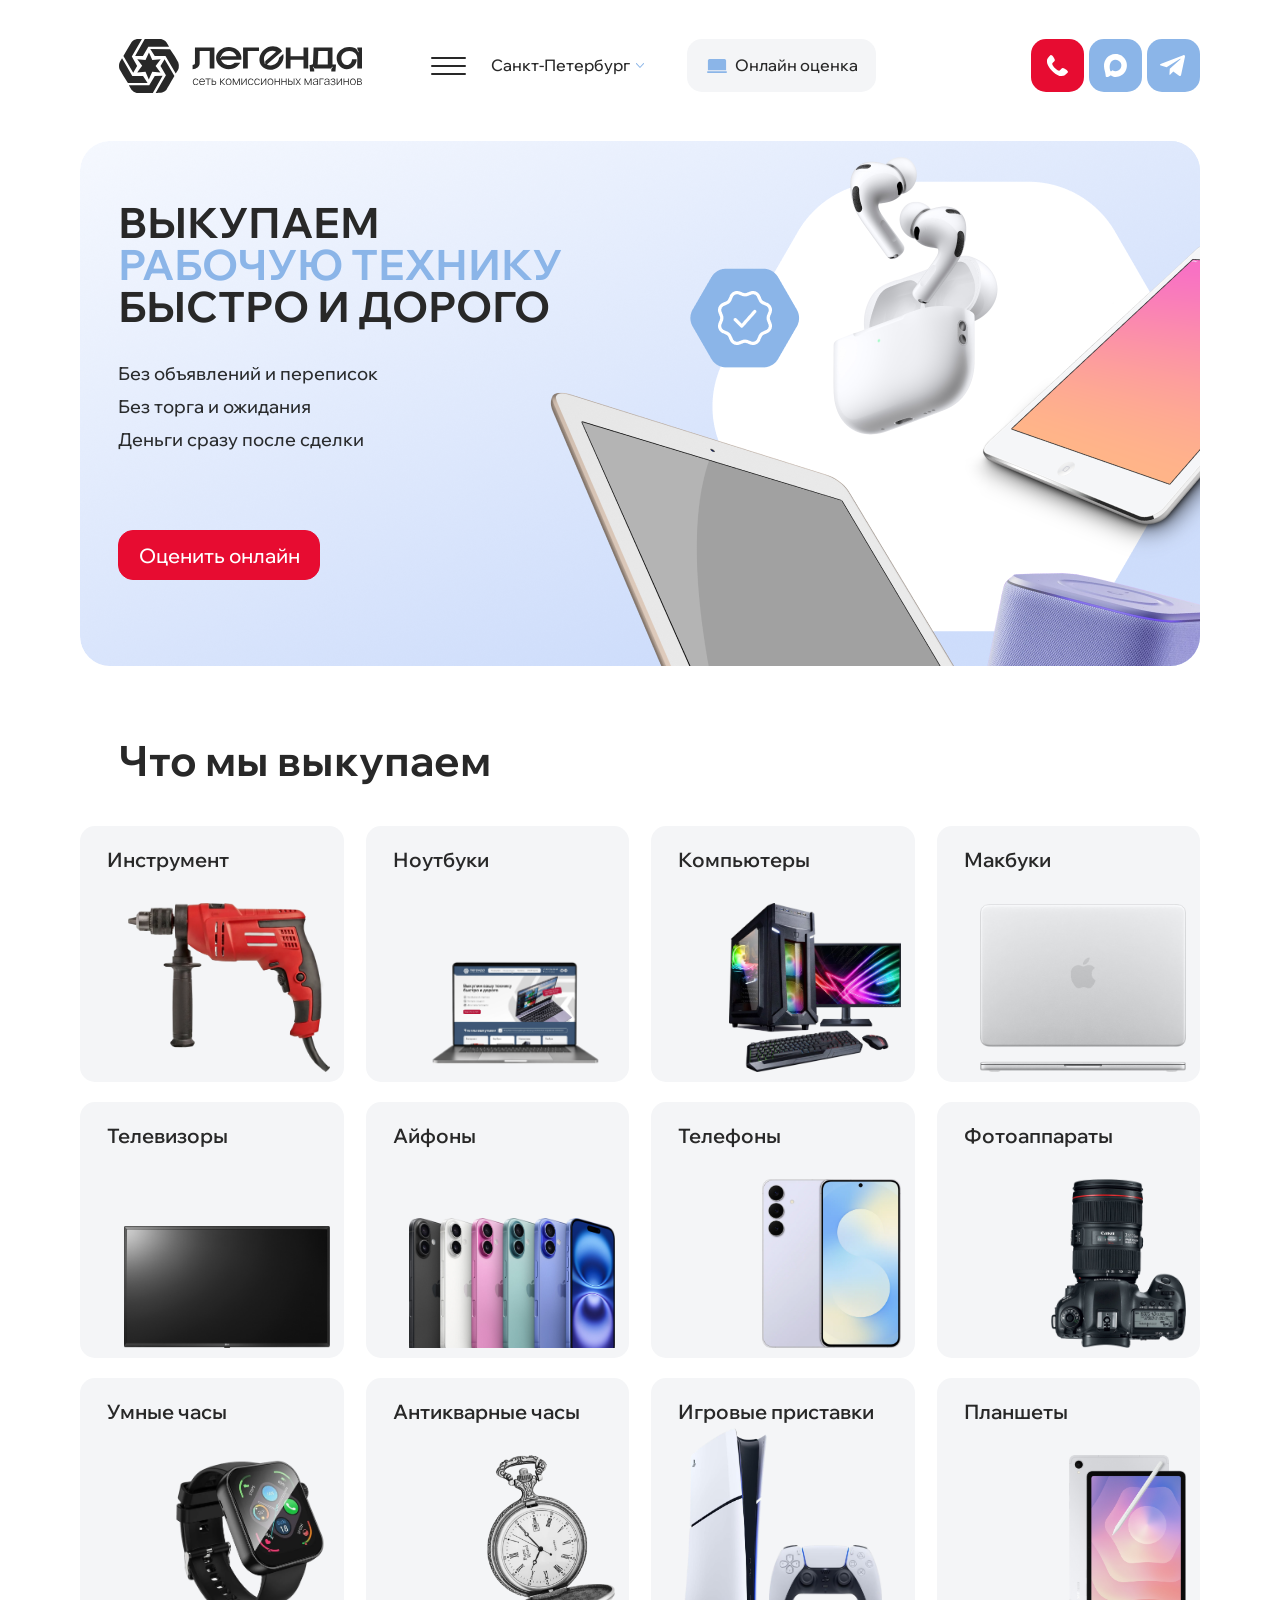
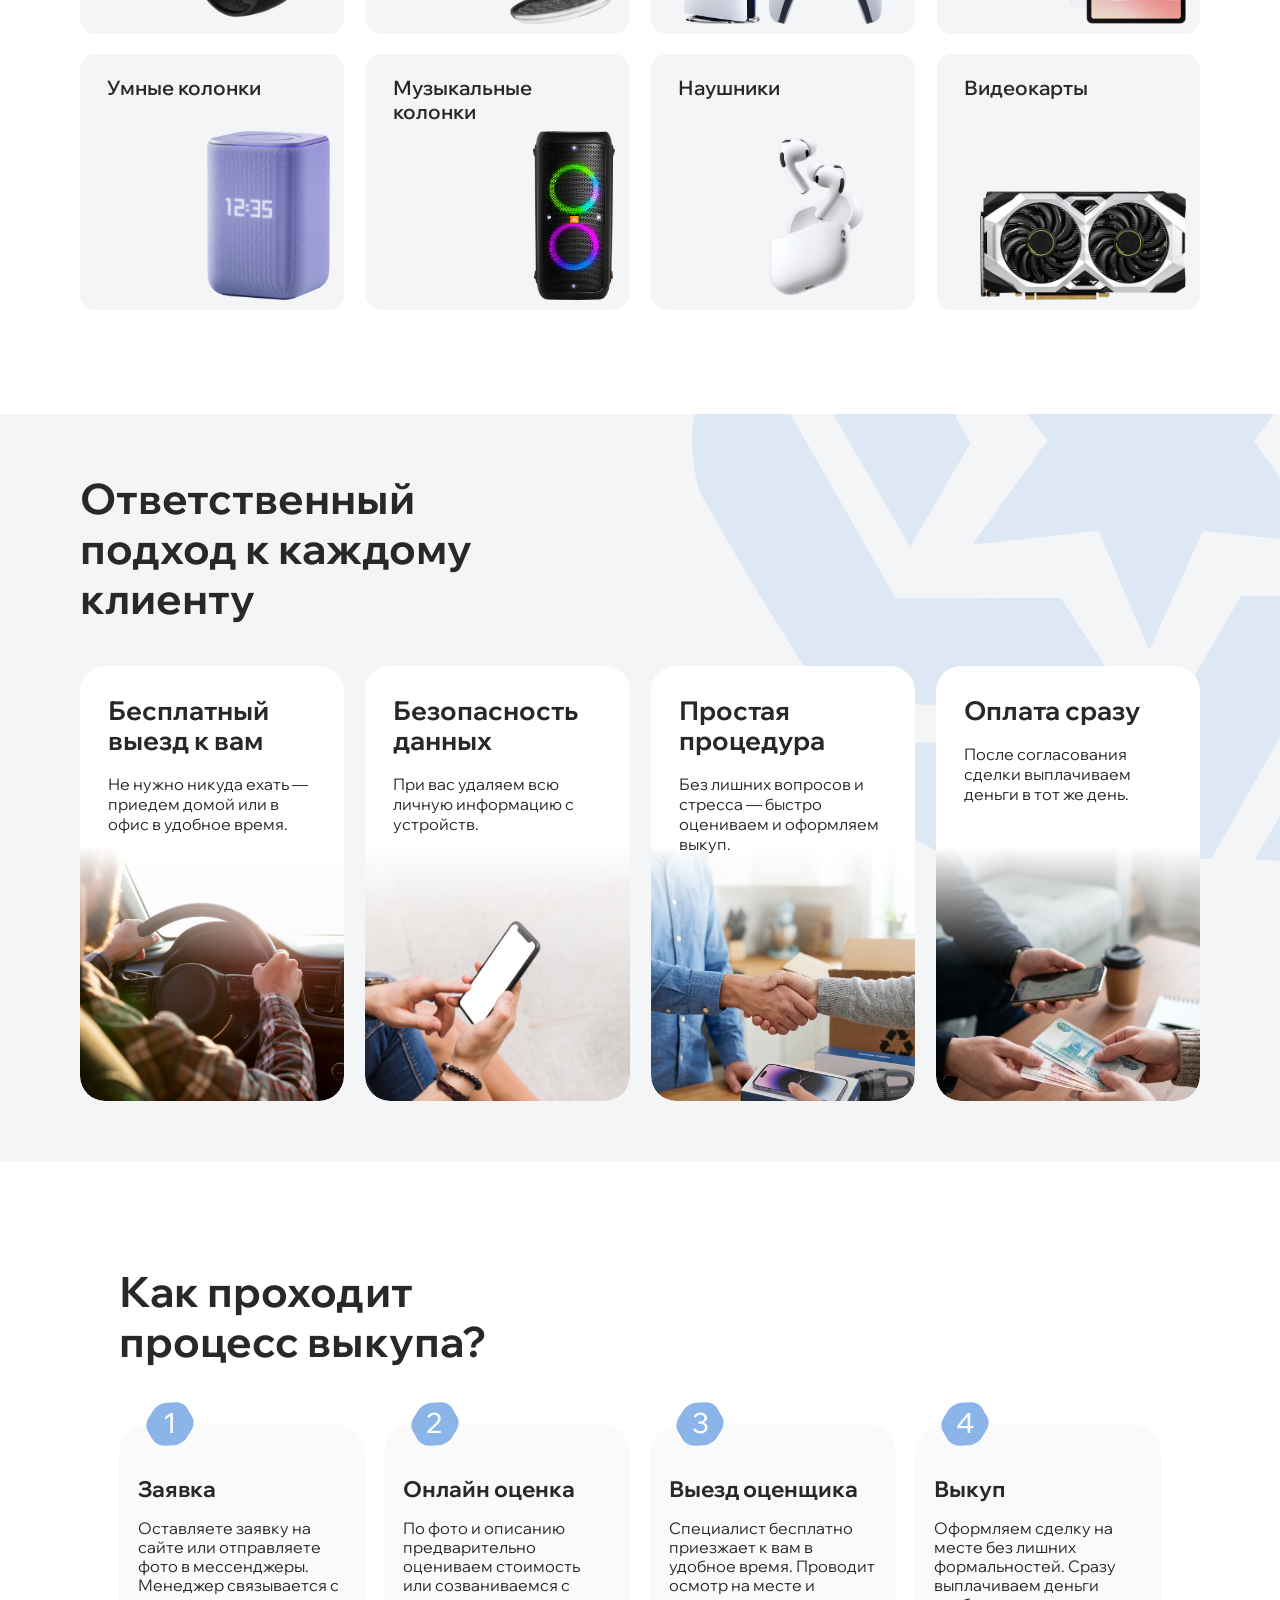
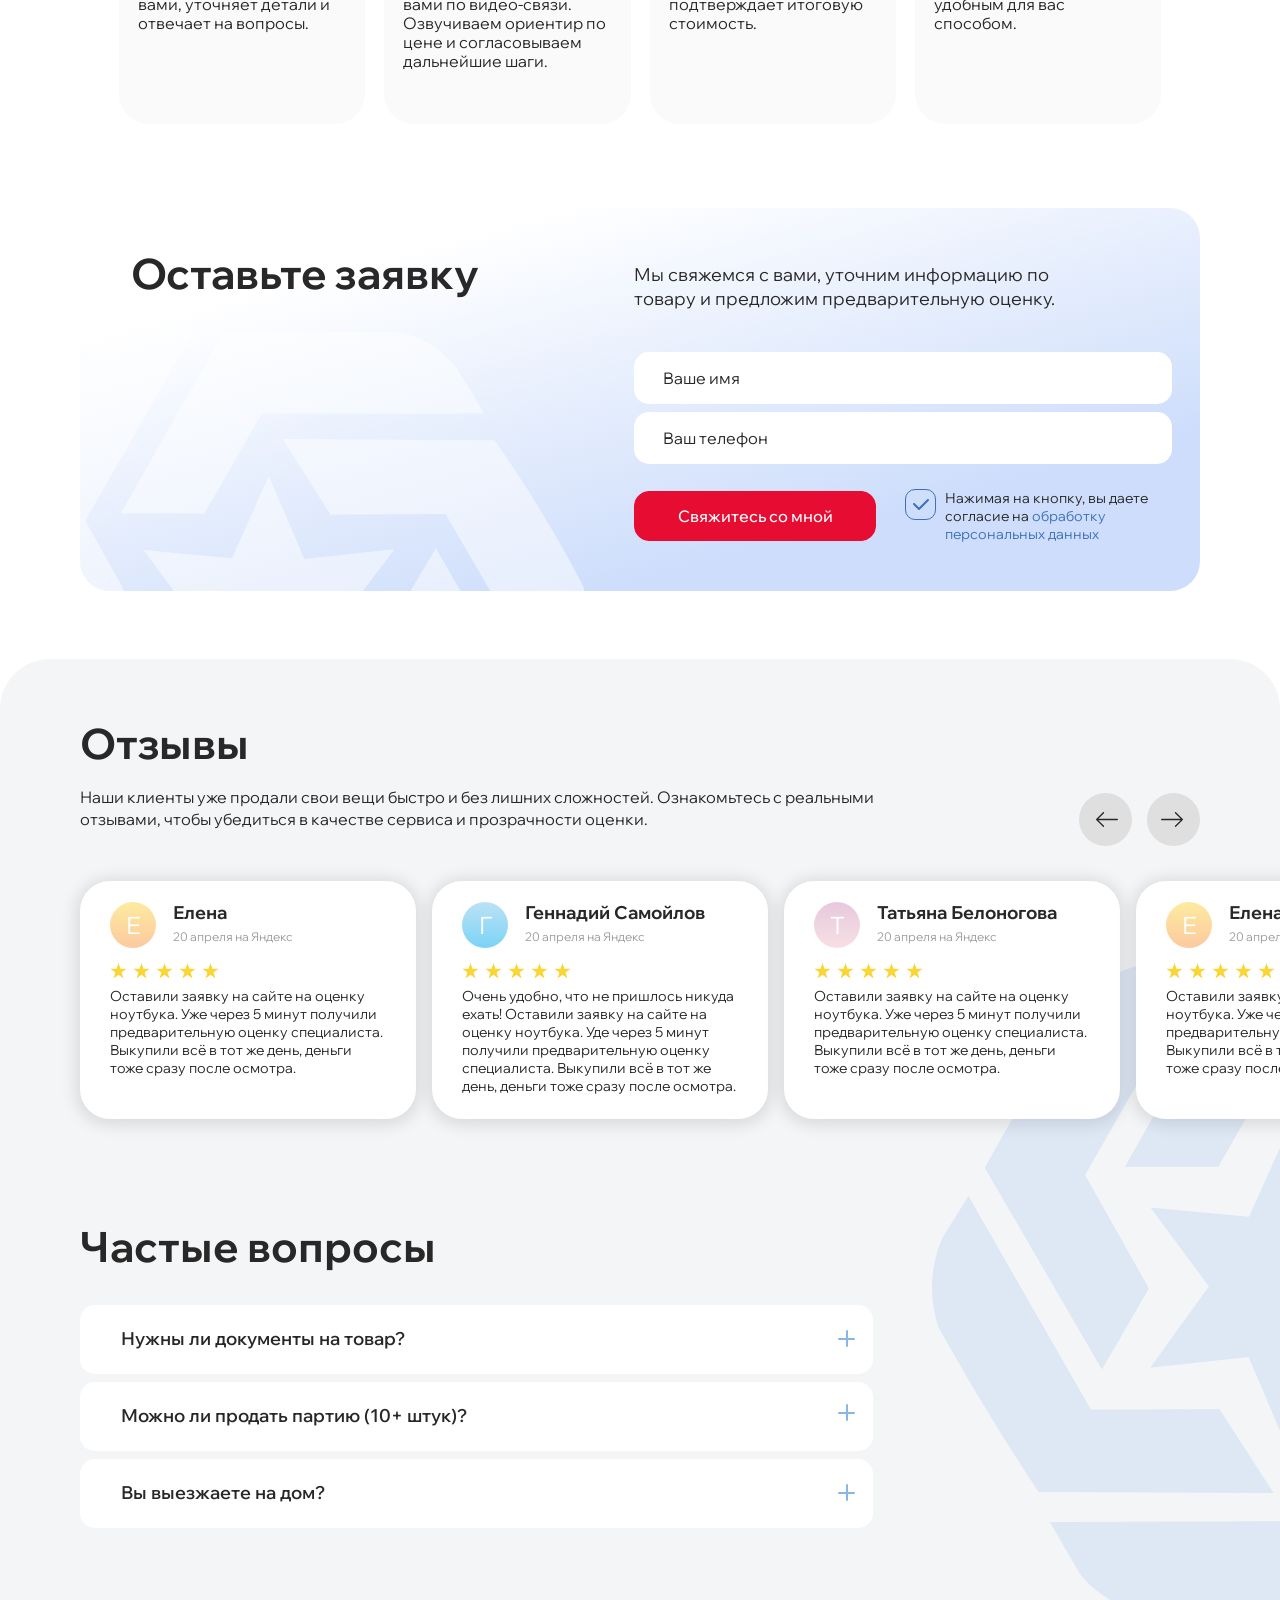
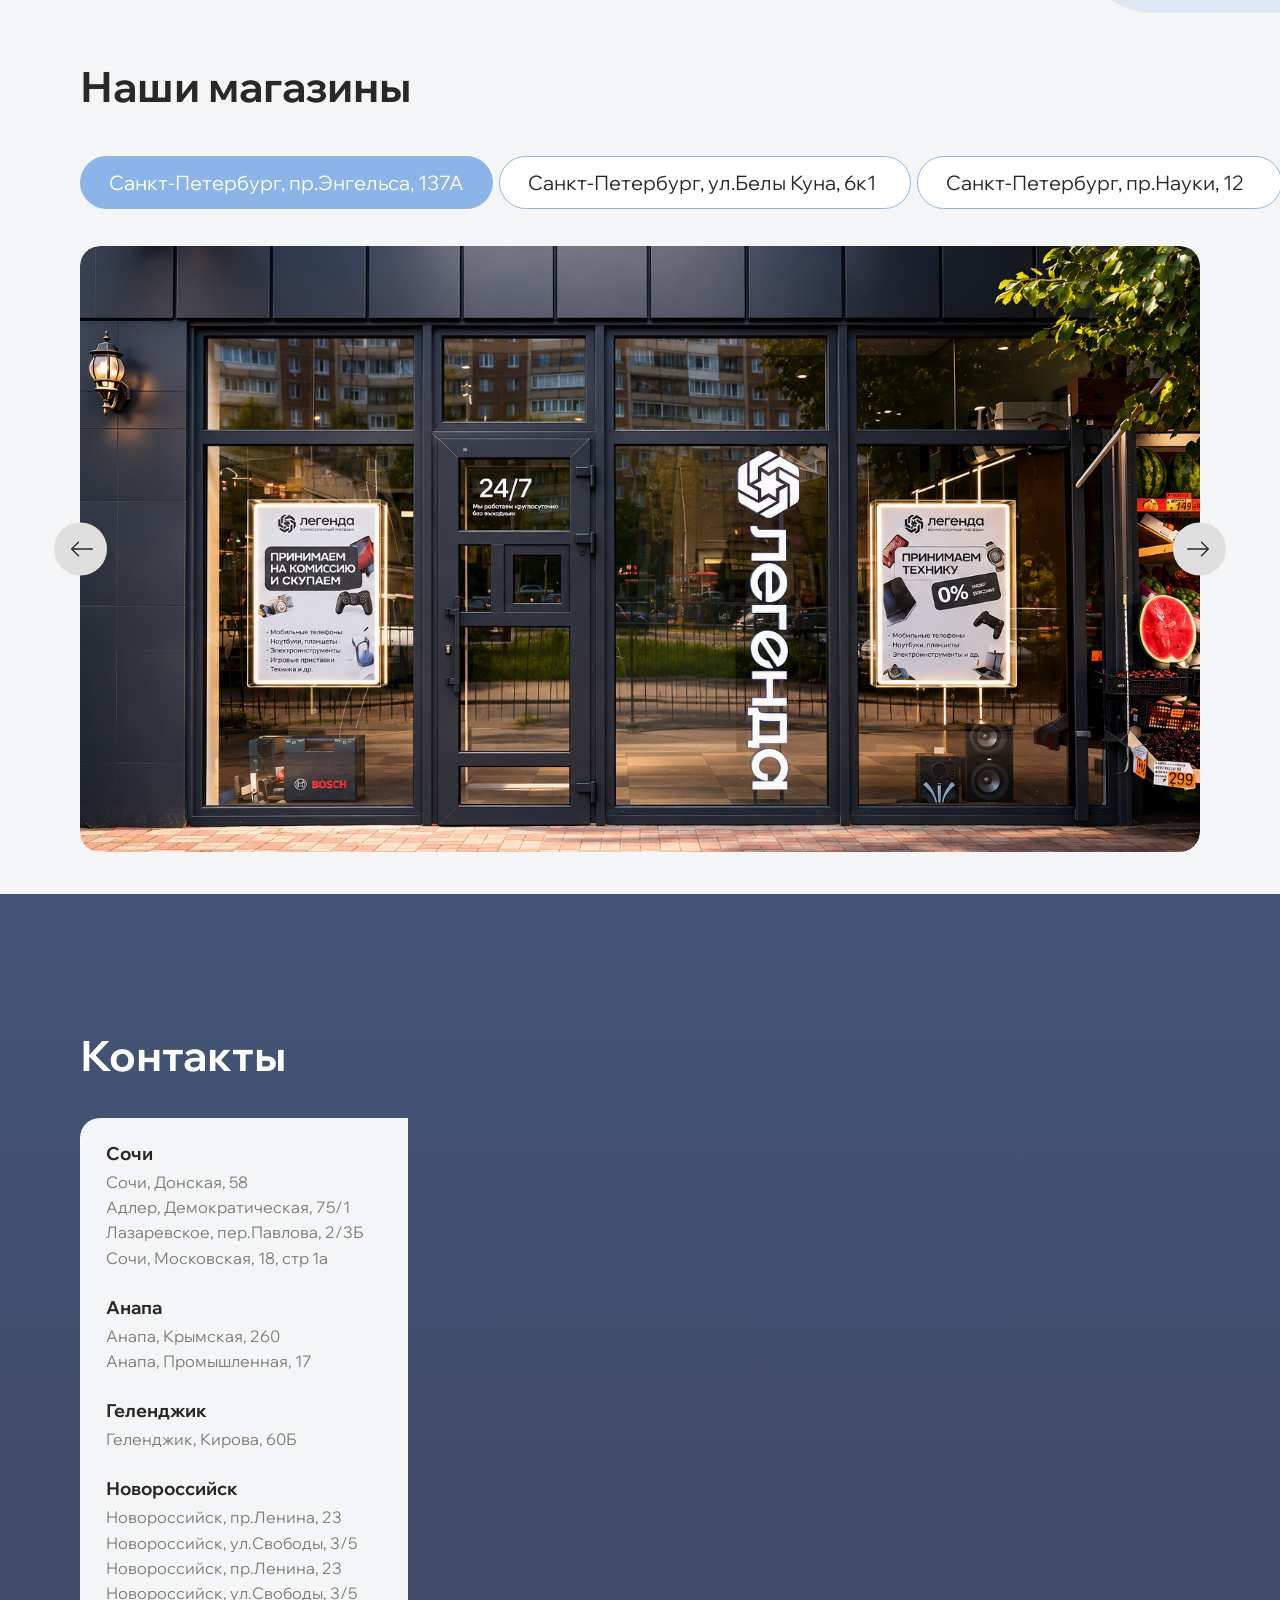
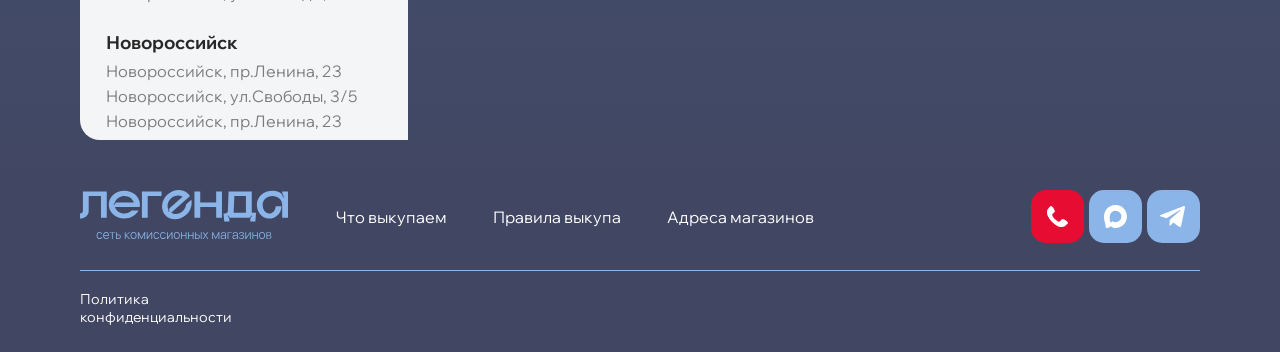
==== commit f50396c1: "Обновить страницы и плавный FAQ-аккордеон" ====
--- a/index.html
+++ b/index.html
@@ -33,6 +33,19 @@
         <span></span>
         <span></span>
       </button>
+      <!-- Выбор города: по макету новой версии — отдельная кнопка
+           сразу после бургера, видна на всех разрешениях. -->
+      <button type="button" class="header__city" data-city-open>
+        Санкт-Петербург
+        <img
+          src="assets/icon-chevron.svg"
+          width="8"
+          height="5"
+          alt=""
+          class="header__city-icon"
+          aria-hidden="true"
+        />
+      </button>
       <div class="header__actions">
         <button type="button" class="header__action" data-eval-open>
           <img
@@ -56,9 +69,9 @@
         </a>
       </div>
       <div class="header__right">
-        <!-- Второй вариант отображения: телефон и выбор города в шапке.
-             По макету скрыт — номер и город переехали в модалку
-             «Свяжитесь с нами» (data-contact-open). -->
+        <!-- Второй вариант отображения: телефон в шапке по-прежнему скрыт
+             (переехал в модалку «Свяжитесь с нами», data-contact-open).
+             Выбор города вернулся отдельной кнопкой header__city. -->
         <!--
         <div class="header__phone-group">
           <a class="header__phone-link" href="tel:+79013260869"
@@ -152,35 +165,11 @@
             </button>
           </div>
           <div class="hero__visual" aria-hidden="true">
-            <img class="hero__poly" src="assets/decor-poly1.svg" alt="" />
-            <img class="hero__poly-small" src="assets/decor-poly5.svg" alt="" />
-            <img class="hero__check" src="assets/decor-vector.svg" alt="" />
             <img
-              class="hero__mac"
-              src="assets/hero-mac.png"
-              width="543"
-              height="532"
-              alt=""
-            />
-            <img
-              class="hero__airpods"
-              src="assets/hero-airpods.png"
-              width="294"
-              height="294"
-              alt=""
-            />
-            <img
-              class="hero__phone-img"
-              src="assets/hero-phone.png"
-              width="525"
-              height="281"
-              alt=""
-            />
-            <img
-              class="hero__speaker"
-              src="assets/hero-speaker.png"
-              width="221"
-              height="305"
+              class="hero__img"
+              src="assets/hero-img.png"
+              width="1199"
+              height="525"
               alt=""
             />
           </div>
@@ -1723,6 +1712,8 @@
           />
         </a>
         <div class="footer__contacts">
+          <!-- Второй вариант отображения: телефон и круглые логотипы. -->
+          <!--
           <a class="footer__phone" href="tel:+79013260869">+7 901-326-08-69</a>
           <div class="footer__socials">
             <a
@@ -1738,6 +1729,48 @@
               aria-label="Telegram"
             >
               <img src="assets/icon-tg.svg" width="31" height="31" alt="" />
+            </a>
+          </div>
+          -->
+          <!-- Актуальный вариант: кнопки как в шапке (звонок + мессенджеры) -->
+          <div class="footer__socials">
+            <button
+              type="button"
+              class="footer__social footer__social--phone"
+              aria-label="Телефоны магазинов"
+              data-contact-open
+            >
+              <img
+                src="assets/icon-phone.svg"
+                width="21"
+                height="21"
+                alt=""
+                aria-hidden="true"
+              />
+            </button>
+            <a
+              class="footer__social"
+              href="javascript:void(0)"
+              aria-label="Max"
+            >
+              <img
+                src="assets/icon-max-button.svg"
+                width="53"
+                height="53"
+                alt=""
+              />
+            </a>
+            <a
+              class="footer__social"
+              href="javascript:void(0)"
+              aria-label="Telegram"
+            >
+              <img
+                src="assets/icon-tg-button.svg"
+                width="53"
+                height="53"
+                alt=""
+              />
             </a>
           </div>
         </div>
@@ -1778,9 +1811,8 @@
         />
         <div class="mobile-menu__content">
           <div class="mobile-menu__extras">
-            <!-- Выбор города скрыт по макету: город переехал в модалку
-                 «Свяжитесь с нами». Раскомментировать вместе с
-                 header__phone-group при откате варианта. -->
+            <!-- Выбор города в мобильном меню не показываем: кнопка
+                 вернулась в шапку (header__city, на всех ширинах). -->
             <!--
             <button type="button" class="mobile-menu__city" data-city-open>
               Санкт-Петербург
--- a/css/styles.css
+++ b/css/styles.css
@@ -156,6 +156,7 @@
   display: flex;
   flex-direction: column;
   justify-content: space-between;
+  order: 1;
   flex-shrink: 0;
   cursor: pointer;
   padding: 0;
@@ -197,21 +198,41 @@
 
 .header__logo {
   position: static;
-  width: 190px;
-  height: 43px;
+  width: 120px;
+  height: 27px;
   flex-shrink: 0;
   overflow: hidden;
 }
 
 .header__logo img {
-  width: 190px;
-  height: 43px;
+  width: 120px;
+  height: 27px;
   max-width: none;
 }
 
 .header__actions,
 .header__right {
   display: none;
+}
+
+/* Кнопка выбора города в шапке (новая версия): на мобильных
+   стоит сразу после логотипа, бургер уходит вправо. С 960px
+   переносится за бургер и получает отступ 25px. */
+.header > .header__city {
+  display: inline-flex;
+  align-items: center;
+  gap: 6px;
+  margin: 0 auto 0 15px;
+  padding: 0;
+  border: 0;
+  background: none;
+  font: inherit;
+  font-weight: 500;
+  font-size: 10px;
+  line-height: 1.2;
+  color: #282828;
+  cursor: pointer;
+  white-space: nowrap;
 }
 
 html.is-menu-open,
@@ -570,80 +591,17 @@
   position: absolute;
   inset: 0;
   z-index: 1;
+  overflow: hidden;
   pointer-events: none;
 }
 
-.hero__poly,
-.hero__poly-small,
-.hero__check,
-.hero__mac,
-.hero__airpods,
-.hero__phone-img,
-.hero__speaker {
-  position: absolute;
+.hero__img {
+  display: block;
+  width: 100%;
+  height: 100%;
   max-width: none;
-}
-
-.hero__poly {
-  left: 9.3%;
-  top: 52.6%;
-  width: 138%;
-  height: auto;
-  z-index: 0;
-}
-
-.hero__poly-small {
-  display: none;
-  left: 62%;
-  top: 48%;
-  width: 18%;
-  height: auto;
-  z-index: 3;
-}
-
-.hero__check {
-  display: none;
-  left: 66%;
-  top: 52%;
-  width: 9%;
-  height: auto;
-  z-index: 4;
-}
-
-.hero__mac {
-  left: 11.7%;
-  top: 75.6%;
-  width: 75.5%;
-  height: auto;
-  z-index: 1;
-}
-
-.hero__airpods {
-  left: 24.1%;
-  top: 60.2%;
-  width: 51.4%;
-  height: auto;
-  z-index: 2;
-}
-
-.hero__phone-img {
-  left: 55%;
-  top: 62.5%;
-  width: 104%;
-  height: auto;
-  transform: rotate(-25deg);
-  transform-origin: center center;
-  z-index: 2;
-}
-
-.hero__speaker {
-  left: 71.1%;
-  top: 78.7%;
-  width: 48.6%;
-  height: auto;
-  transform: rotate(12deg);
-  transform-origin: center center;
-  z-index: 3;
+  object-fit: cover;
+  object-position: left center;
 }
 
 /* ========== Категории ========== */
@@ -1110,6 +1068,9 @@
   font-size: 18px;
   line-height: normal;
   cursor: pointer;
+  transition:
+    padding-top 300ms cubic-bezier(0.4, 0, 0.2, 1),
+    padding-bottom 300ms cubic-bezier(0.4, 0, 0.2, 1);
 }
 
 .faq-item__summary > span:first-child {
@@ -1133,6 +1094,11 @@
 
 .faq-item[open] .faq-item__summary--multiline {
   padding-bottom: 19px;
+}
+
+.faq-item[open].is-closing .faq-item__summary,
+.faq-item[open].is-closing .faq-item__summary--multiline {
+  padding: 22px 26px 25px 40px;
 }
 
 .faq-item__icon {
@@ -1167,6 +1133,16 @@
 
 .faq-item[open] .faq-item__icon::after {
   display: none;
+}
+
+.faq-item__answer-wrapper {
+  overflow: hidden;
+}
+
+@media (prefers-reduced-motion: reduce) {
+  .faq-item__summary {
+    transition: none;
+  }
 }
 
 .faq-item__answer {
@@ -1256,6 +1232,13 @@
   background: #414763;
   padding: 32px 15px 28px;
   color: #fff;
+  /* До 640px подвал — не сетка (сетка задаётся в медиазапросах выше),
+     порядок блоков задаём через order: по макету ряд соцсетей идёт
+     после пунктов навигации, «Политика конфиденциальности» замыкает
+     подвал. С 640px блоки раскладываются по grid-areas, на порядок
+     в потоке это не влияет. */
+  display: flex;
+  flex-direction: column;
 }
 
 .footer__logo {
@@ -1284,13 +1267,13 @@
 
 .footer__socials {
   display: flex;
-  gap: 10px;
+  gap: 5px;
   align-items: center;
 }
 
 .footer__social {
-  width: 31px;
-  height: 31px;
+  width: 53px;
+  height: 53px;
   display: block;
 }
 
@@ -1320,12 +1303,13 @@
 }
 
 /* Кнопки звонка и мессенджеров — триггер модалки «Свяжитесь с нами»:
-   в шапке это ряд из трёх квадратов 53×53, в выпадающем меню кнопка
-   звонка стоит первой в ряду пилюль Max и Telegram.
+   в шапке и подвале это ряд из трёх квадратов 53×53, в выпадающем меню
+   кнопка звонка стоит первой в ряду пилюль Max и Telegram.
    У иконок Max и Telegram (icon-max-button.svg / icon-tg-button.svg)
    синий фон #8BB5E8 уже внутри SVG, у трубки фон задаёт это правило —
    используется общий красный проекта, как у .btn--primary. */
 .header__social--phone,
+.footer__social--phone,
 .mobile-menu__social--phone {
   display: inline-flex;
   align-items: center;
@@ -1344,6 +1328,7 @@
 }
 
 .header__socials .header__social--phone img,
+.footer__socials .footer__social--phone img,
 .mobile-menu__socials .mobile-menu__social--phone img {
   flex-shrink: 0;
   width: 21px;
@@ -1354,12 +1339,14 @@
 /* Фон повторяем и в состояниях: у пилюль меню свои hover/active
    с более высокой специфичностью, чем базовое правило кнопки */
 .header__social--phone:hover,
+.footer__social--phone:hover,
 .mobile-menu__social--phone:hover {
   background: #e70c31;
   opacity: 0.75;
 }
 
 .header__social--phone:active,
+.footer__social--phone:active,
 .mobile-menu__social--phone:active {
   background: #e70c31;
   opacity: 0.55;
@@ -1417,6 +1404,17 @@
 
 .footer__line {
   display: none;
+}
+
+/* На новой версии соцсети в мобильном подвале идут после навигации
+   (как на макете), политика — последней. На .variant-legacy порядок
+   блоков в потоке прежний. */
+body:not(.variant-legacy) .footer__contacts {
+  order: 1;
+}
+
+body:not(.variant-legacy) .footer__policy {
+  order: 2;
 }
 
 /* ========== Контакты ========== */
@@ -1913,42 +1911,26 @@
     line-height: 1.15;
   }
 
-  .hero__poly {
-    left: 23.4%;
-    top: 46.5%;
-    width: 91%;
-  }
-
-  .hero__mac {
-    left: 15.5%;
-    top: 69%;
-    width: 49.8%;
-  }
-
-  .hero__airpods {
-    left: 36.4%;
-    top: 62.1%;
-    width: 33.9%;
-  }
-
-  .hero__phone-img {
-    left: 53.5%;
-    top: 56.4%;
-    width: 68.5%;
-  }
-
-  .hero__speaker {
-    left: 69.8%;
-    top: 74.7%;
-    width: 32%;
-  }
-
   .contacts__container {
     padding: 0 20px;
   }
 
   .contacts .section-title {
     padding: 0;
+  }
+
+  .header > .header__city {
+    font-size: 16px;
+  }
+
+  .header__logo {
+    width: 160px;
+    height: 36px;
+  }
+
+  .header__logo img {
+    width: 160px;
+    height: 36px;
   }
 }
 
@@ -2014,14 +1996,18 @@
     padding: 0 24px;
   }
 
+  .header > .header__city {
+    font-size: 16px;
+  }
+
   .header__logo {
-    width: 243px;
-    height: 54px;
+    width: 200px;
+    height: 45px;
   }
 
   .header__logo img {
-    width: 243px;
-    height: 54px;
+    width: 200px;
+    height: 45px;
   }
 
   .mobile-menu__panel {
@@ -2057,7 +2043,7 @@
   .header__socials {
     display: flex;
     align-items: center;
-    gap: 6px;
+    gap: 5px;
   }
 
   .mobile-menu__footer {
@@ -2113,56 +2099,6 @@
   .hero__cta {
     margin: 0;
     width: 202px;
-  }
-
-  .hero__visual {
-    position: absolute;
-    inset: 0;
-    z-index: 1;
-  }
-
-  .hero__poly {
-    left: 42.4%;
-    top: 41.7%;
-    width: 82.4%;
-  }
-
-  .hero__poly-small {
-    display: block;
-    left: 73.8%;
-    top: 28.8%;
-    width: 18.4%;
-  }
-
-  .hero__check {
-    display: block;
-    left: 77.5%;
-    top: 33.5%;
-    width: 8%;
-  }
-
-  .hero__mac {
-    left: 42.4%;
-    top: 67.6%;
-    width: 45.1%;
-  }
-
-  .hero__airpods {
-    left: 53%;
-    top: 49.3%;
-    width: 30.7%;
-  }
-
-  .hero__phone-img {
-    left: 70.3%;
-    top: 58.5%;
-    width: 62%;
-  }
-
-  .hero__speaker {
-    left: 80%;
-    top: 78.3%;
-    width: 29%;
   }
 
   /* ========== Категории ========== */
@@ -2783,6 +2719,11 @@
   .faq-item[open] .faq-item__summary--multiline {
     min-height: 0;
     padding: 24px 18px 0 41px;
+  }
+
+  .faq-item[open].is-closing .faq-item__summary,
+  .faq-item[open].is-closing .faq-item__summary--multiline {
+    padding: 22px 18px 24px 41px;
   }
 
   .faq-item__icon {
@@ -2986,8 +2927,8 @@
   }
 
   .footer__social {
-    width: 31px;
-    height: 31px;
+    width: 53px;
+    height: 53px;
   }
 
   .footer__nav {
@@ -3235,7 +3176,7 @@
   width: 9px;
   height: 5px;
   margin-top: -2px;
-  background: url("../assets/modal-select.svg") center / contain no-repeat;
+  background: url("/assets/modal-select.svg") center / contain no-repeat;
   pointer-events: none;
 }
 
@@ -4068,6 +4009,12 @@
     white-space: nowrap;
   }
 
+  /* В новой версии кнопка города — прямой потомок .header и стоит
+     сразу после бургера (в старом варианте она внутри phone-group) */
+  .header > .header__city {
+    margin: 0 0 0 25px;
+  }
+
   .header__city-icon {
     width: 8px;
     height: 5px;
@@ -4330,48 +4277,6 @@
     white-space: nowrap;
   }
 
-  .hero__poly {
-    left: 54.4%;
-    top: 7.8%;
-    width: 61%;
-  }
-
-  .hero__poly-small {
-    left: 56.9%;
-    top: 18.3%;
-    width: 11.4%;
-  }
-
-  .hero__check {
-    left: 59.8%;
-    top: 21.9%;
-    width: 5.8%;
-  }
-
-  .hero__mac {
-    left: 43.1%;
-    top: 49%;
-    width: 47.5%;
-  }
-
-  .hero__airpods {
-    left: 61.4%;
-    top: 3.2%;
-    width: 30.8%;
-  }
-
-  .hero__phone-img {
-    left: 68%;
-    top: 47.8%;
-    width: 54.7%;
-  }
-
-  .hero__speaker {
-    left: 78.4%;
-    top: 73.5%;
-    width: 25.9%;
-  }
-
   .page {
     padding-top: 131px;
   }
@@ -4708,48 +4613,6 @@
     font-size: 42px;
     line-height: 1;
     white-space: nowrap;
-  }
-
-  .hero__poly {
-    left: 53.2%;
-    top: 7.8%;
-    width: 46.9%;
-  }
-
-  .hero__poly-small {
-    left: 51%;
-    top: 24.3%;
-    width: 10.4%;
-  }
-
-  .hero__check {
-    left: 53.7%;
-    top: 28.6%;
-    width: 5.2%;
-  }
-
-  .hero__mac {
-    left: 36%;
-    top: 39.4%;
-    width: 52.2%;
-  }
-
-  .hero__airpods {
-    left: 58.6%;
-    top: 1.5%;
-    width: 28.2%;
-  }
-
-  .hero__phone-img {
-    left: 71.3%;
-    top: 43.6%;
-    width: 57.1%;
-  }
-
-  .hero__speaker {
-    left: 81.6%;
-    top: 79.8%;
-    width: 26.7%;
   }
 
   .section-title {
@@ -5077,12 +4940,12 @@
   }
 
   .footer__socials {
-    gap: 6px;
+    gap: 5px;
   }
 
   .footer__social {
-    width: 37px;
-    height: 37px;
+    width: 53px;
+    height: 53px;
     flex-shrink: 0;
   }
 
@@ -5185,48 +5048,6 @@
     font-size: 42px;
     line-height: 1;
     white-space: nowrap;
-  }
-
-  .hero__poly {
-    left: 52.7%;
-    top: 7.8%;
-    width: 40.7%;
-  }
-
-  .hero__poly-small {
-    left: 50.9%;
-    top: 24.3%;
-    width: 9.1%;
-  }
-
-  .hero__check {
-    left: 53.2%;
-    top: 28.6%;
-    width: 4.5%;
-  }
-
-  .hero__mac {
-    left: 37.9%;
-    top: 39.4%;
-    width: 45.3%;
-  }
-
-  .hero__airpods {
-    left: 57.5%;
-    top: 1.5%;
-    width: 24.5%;
-  }
-
-  .hero__phone-img {
-    left: 68.5%;
-    top: 43.6%;
-    width: 49.6%;
-  }
-
-  .hero__speaker {
-    left: 77.5%;
-    top: 79.8%;
-    width: 23.2%;
   }
 
   .contacts {
@@ -6056,6 +5877,22 @@
   }
 }
 
+/* Футер старого варианта: телефон-ссылка и круглые логотипы 31×31
+   (37×37 с 1200px) — размеры возвращаем, т.к. база увеличена до 53px
+   под новые кнопки */
+.variant-legacy .footer__social {
+  width: 31px;
+  height: 31px;
+}
+
+@media (min-width: 1200px) {
+  .variant-legacy .footer__social {
+    width: 37px;
+    height: 37px;
+    flex-shrink: 0;
+  }
+}
+
 /* =============================================================================
    ТЕСТОВАЯ СТРАНИЦА index-variant.html — второй (старый) вариант отображения.
    Класс .variant-legacy на <body> включает прежние стили пилюль меню,
@@ -6100,7 +5937,7 @@
   .variant-legacy .header__socials {
     display: flex;
     align-items: center;
-    gap: 6px;
+    gap: 5px;
   }
 }
 
@@ -6150,7 +5987,10 @@
 
 /* Пилюли с надписями: минимальные ширины 117/149px, как было до перехода
    на квадратные кнопки (сдвиговые селекторы вместо :first-child) */
-.variant-legacy .mobile-menu__socials .mobile-menu__social + .mobile-menu__social {
+.variant-legacy
+  .mobile-menu__socials
+  .mobile-menu__social
+  + .mobile-menu__social {
   min-width: 117px;
 }
 
@@ -6161,3 +6001,24 @@
   + .mobile-menu__social {
   min-width: 149px;
 }
+
+/* Кнопка города в шапке (новая версия): на средних ширинах прежние
+   элементы шапки с городом не помещаются — скрываем их до 960/1200/1440px,
+   как на макете «Позвонить». Старый вариант (variant-legacy) не трогаем. */
+@media (min-width: 640px) and (max-width: 959px) {
+  body:not(.variant-legacy) .header__right {
+    display: none;
+  }
+}
+
+@media (min-width: 960px) and (max-width: 1199px) {
+  body:not(.variant-legacy) .header__actions {
+    display: none;
+  }
+}
+
+@media (min-width: 1200px) and (max-width: 1439px) {
+  body:not(.variant-legacy) .header__action--stores {
+    display: none;
+  }
+}
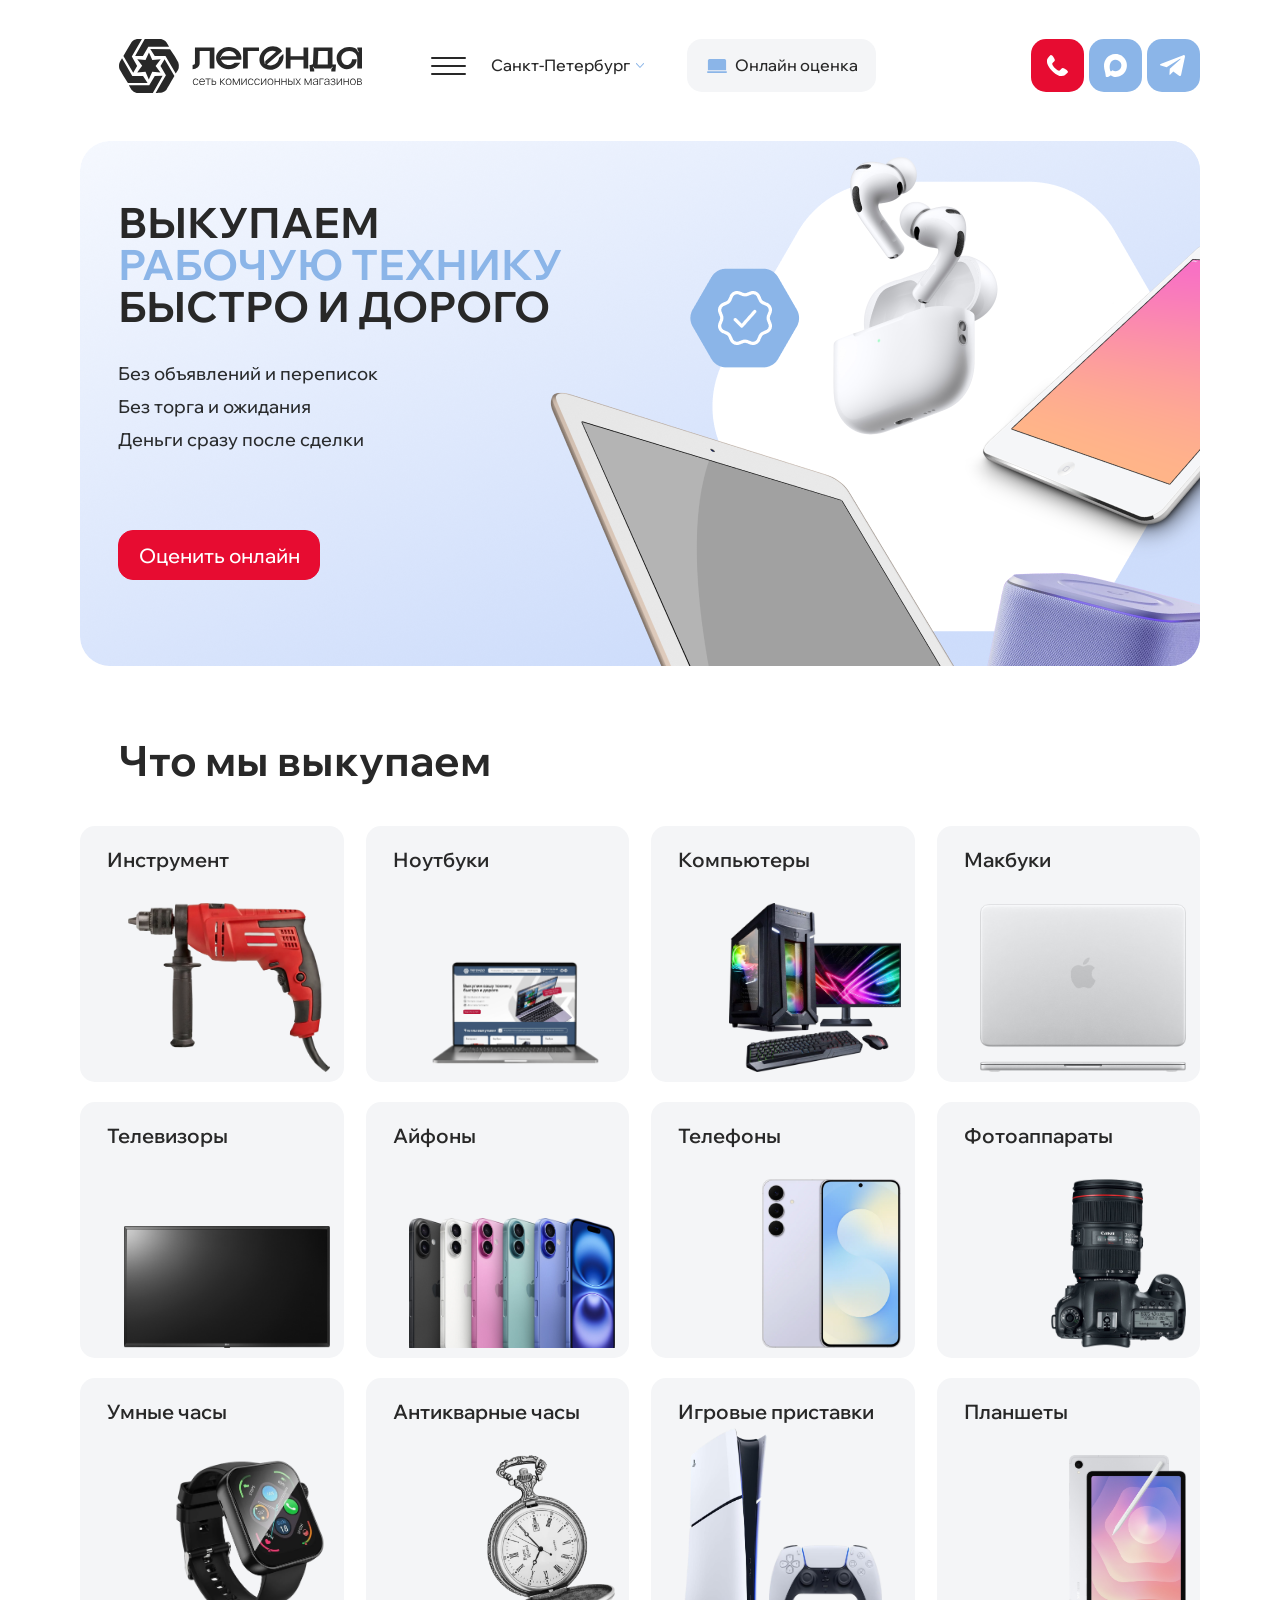
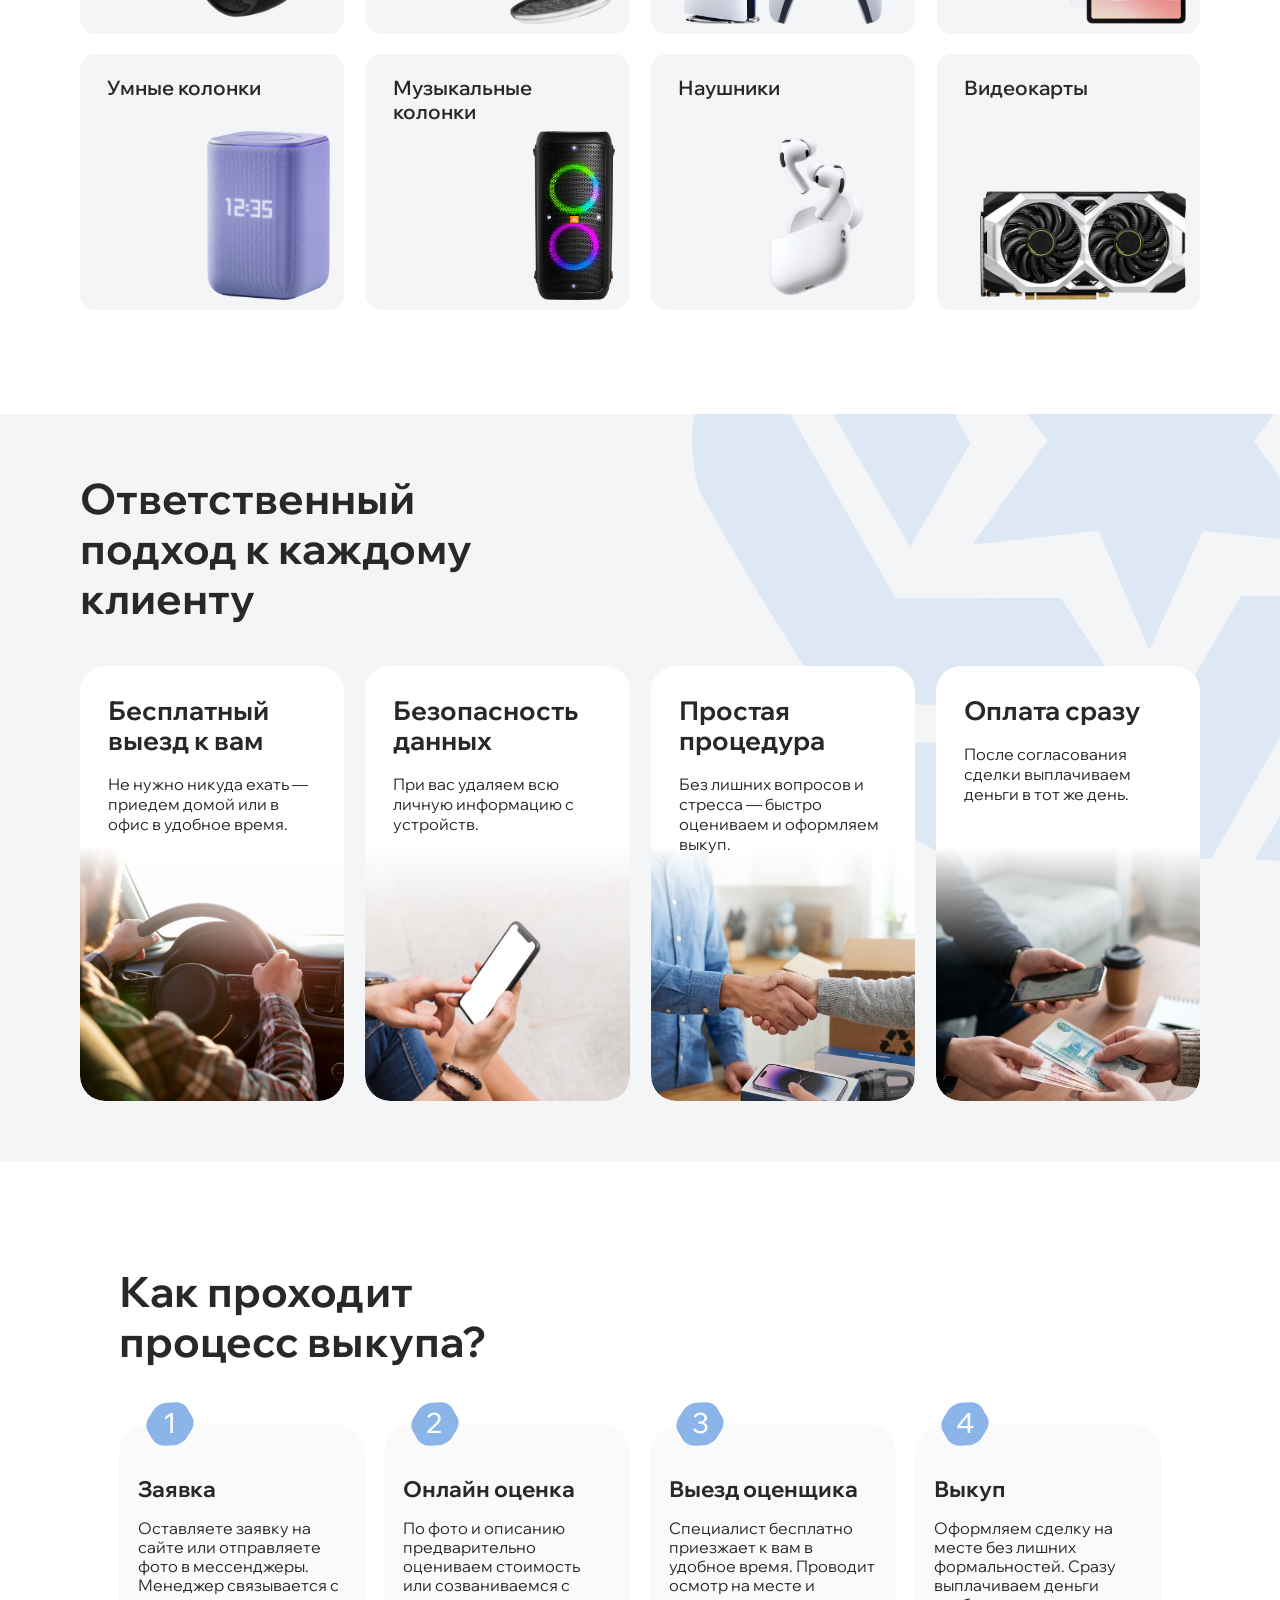
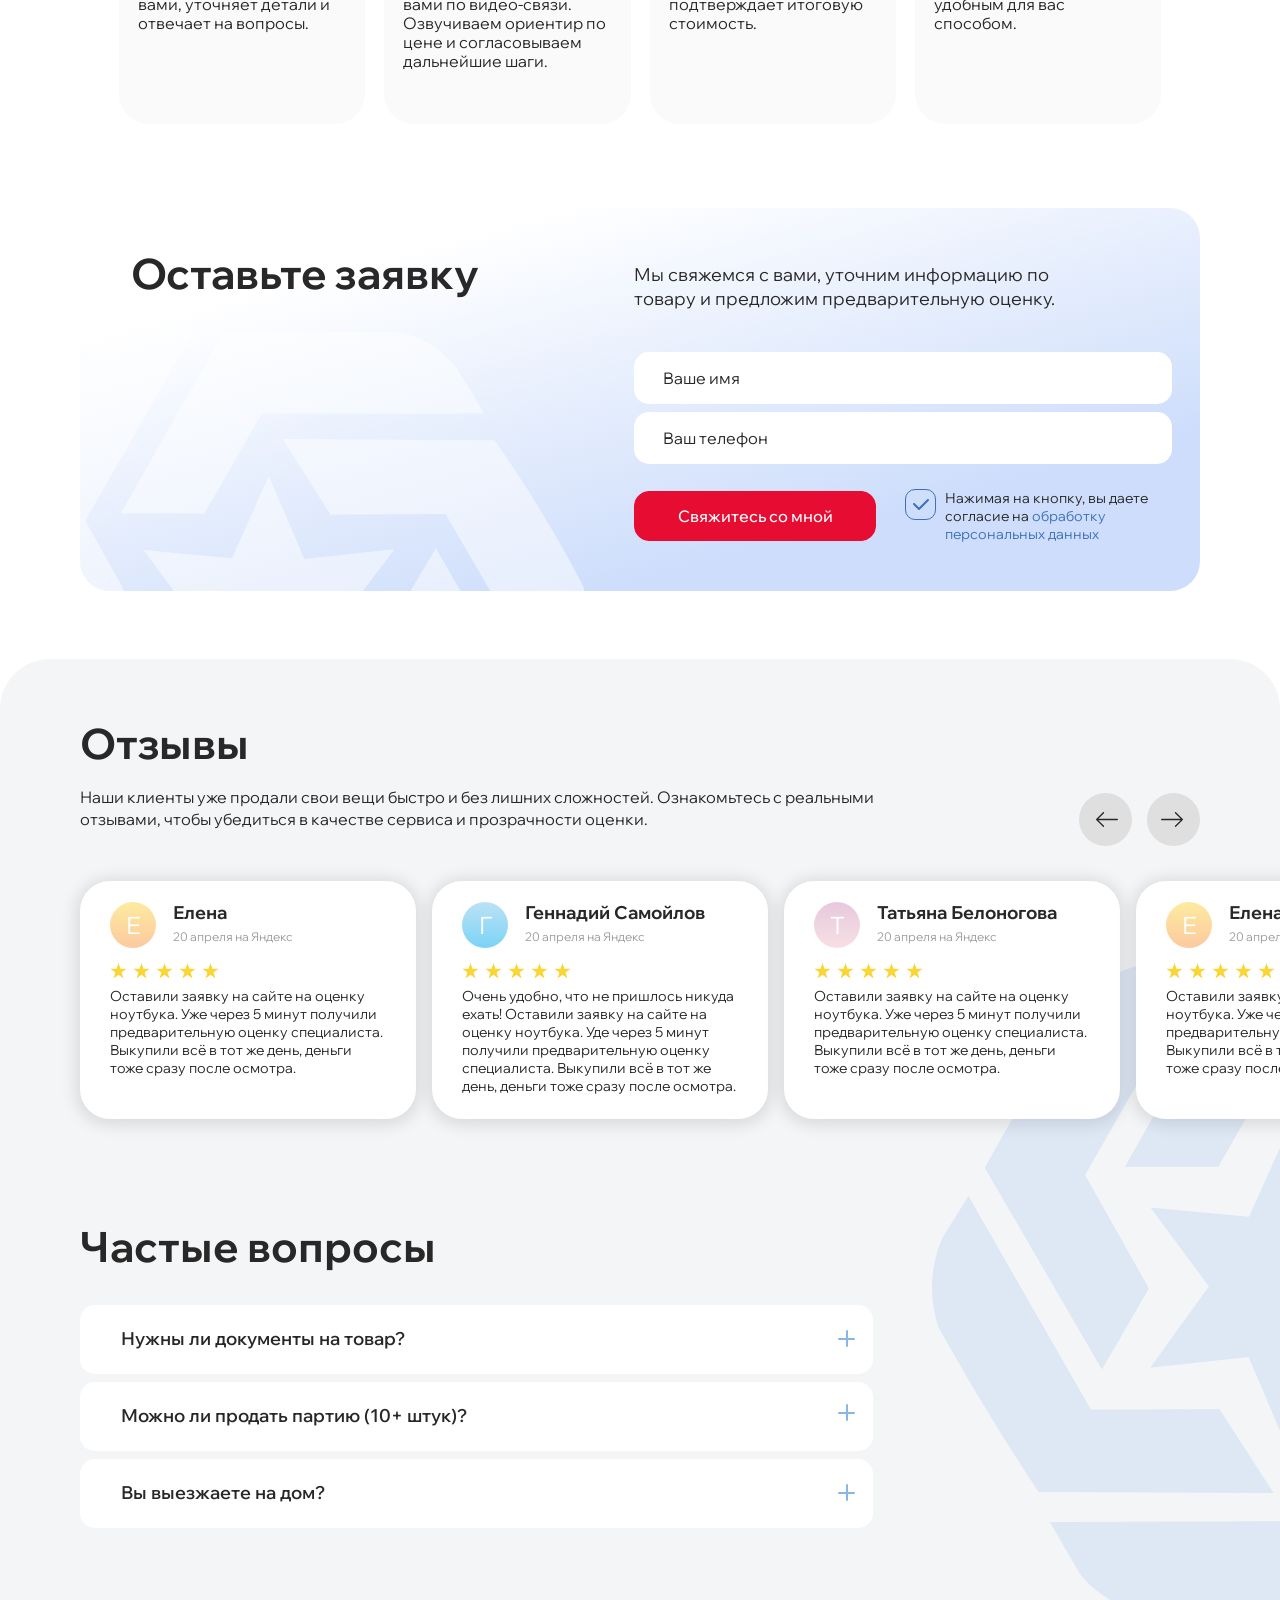
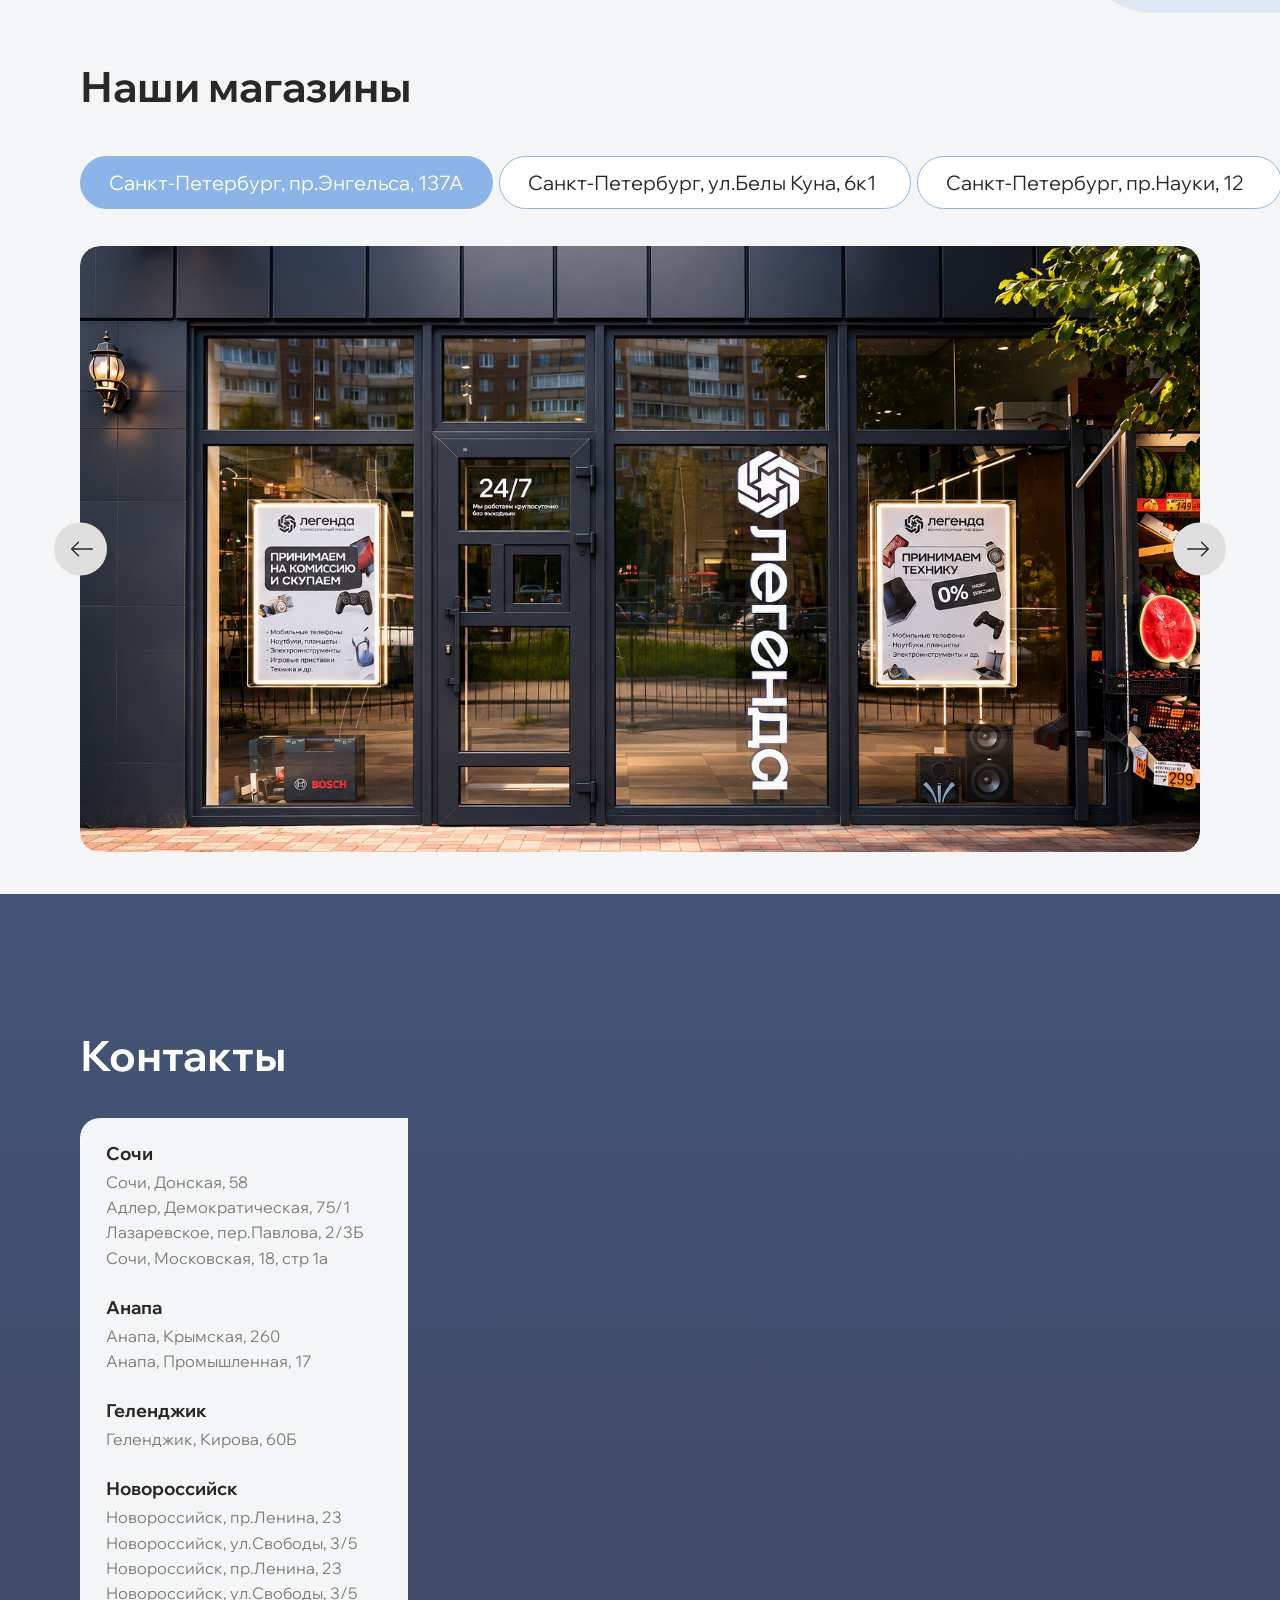
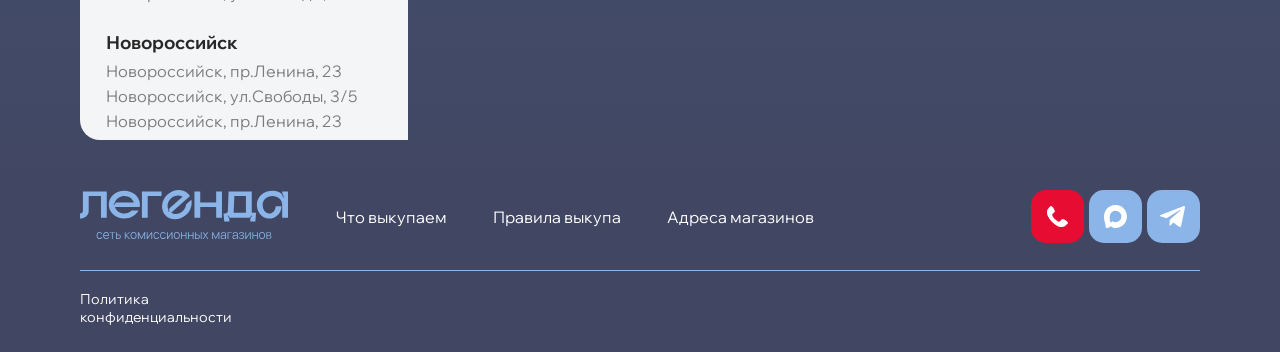
==== commit 0726ed14: "Адаптивная hero-картинка (sm/lg) и правки страниц" ====
--- a/index.html
+++ b/index.html
@@ -144,12 +144,10 @@
       <section class="hero">
         <div class="hero__container">
           <div class="hero__content">
-            <h1 class="hero__title">
-              <span class="hero__title-line">Выкупаем</span>
-              <span class="hero__title-line hero__title-line--accent"
-                >рабочую технику</span
-              >
-              <span class="hero__title-line">Быстро и дорого</span>
+            <h1>
+              Выкупаем<br />
+              <span>рабочую технику</span><br />
+              Быстро и дорого
             </h1>
             <ul class="hero__features">
               <li class="hero__feature">Без объявлений и переписок</li>
@@ -165,13 +163,19 @@
             </button>
           </div>
           <div class="hero__visual" aria-hidden="true">
-            <img
-              class="hero__img"
-              src="assets/hero-img.png"
-              width="1199"
-              height="525"
-              alt=""
-            />
+            <picture>
+              <source
+                media="(max-width: 639px)"
+                srcset="assets/hero-img-sm.png"
+              />
+              <img
+                class="hero__img"
+                src="assets/hero-img-lg.png"
+                width="1199"
+                height="525"
+                alt=""
+              />
+            </picture>
           </div>
         </div>
       </section>
--- a/css/styles.css
+++ b/css/styles.css
@@ -505,7 +505,6 @@
   background-color: #fff;
   background-image: linear-gradient(142.78deg, #ffffff 18.92%, #cdddfb 76.93%);
   background-size: 204.14% 100%;
-  background-position: left center;
   background-repeat: no-repeat;
   display: flex;
   flex-direction: column;
@@ -525,31 +524,24 @@
   box-sizing: border-box;
 }
 
-.hero__title {
-  display: flex;
-  flex-direction: column;
-  align-items: flex-start;
+/* Заголовок главного экрана — сплошной h1 без класса: строки разделяются
+   <br>, акцентная строка — единственный span внутри h1 (селекторы идут от
+   внешнего контейнера .hero__content, см. одноимённые правила в медиа) */
+.hero__content h1 {
+  display: block;
   width: 100%;
   max-width: 100%;
   min-width: 0;
   margin-bottom: 24px;
   font-weight: 700;
+  font-size: 48px;
+  line-height: 1.15;
   text-align: left;
   text-transform: uppercase;
   color: #282828;
 }
 
-.hero__title-line {
-  display: block;
-  width: 100%;
-  max-width: 100%;
-  min-width: 0;
-  font-size: 48px;
-  line-height: 1.15;
-  color: #282828;
-}
-
-.hero__title-line--accent {
+.hero__content h1 span {
   color: #8bb5e8;
 }
 
@@ -1855,20 +1847,11 @@
     padding: 31px 20px 0;
   }
 
-  .hero__title {
+  .hero__content h1 {
     letter-spacing: -0.02em;
-  }
-
-  .hero__title-line,
-  .hero__title-line--accent,
-  .hero__title-line:first-child {
     white-space: nowrap;
     width: auto;
     max-width: 100%;
-  }
-
-  .hero__title-line,
-  .hero__title-line--accent {
     font-size: 23px;
     line-height: 27px; /* 23px + 4px расстояние между строками */
   }
@@ -1881,8 +1864,7 @@
 }
 
 @container hero (max-width: 360px) {
-  .hero__title-line,
-  .hero__title-line--accent {
+  .hero__content h1 {
     font-size: min(23px, 13cqi);
   }
 }
@@ -1901,12 +1883,8 @@
     padding: 31px 22px 0;
   }
 
-  .hero__title {
+  .hero__content h1 {
     letter-spacing: -0.02em;
-  }
-
-  .hero__title-line,
-  .hero__title-line--accent {
     font-size: 28px;
     line-height: 1.15;
   }
@@ -2061,7 +2039,6 @@
     border-radius: 30px;
     display: block;
     background-size: 100% 100%;
-    background-position: left center;
   }
 
   .hero__content {
@@ -2074,13 +2051,8 @@
     width: auto;
   }
 
-  .hero__title {
+  .hero__content h1 {
     margin-bottom: 25px;
-  }
-
-  .hero__title-line,
-  .hero__title-line--accent,
-  .hero__title-line:first-child {
     font-size: 36px;
     line-height: 1.15;
     white-space: nowrap;
@@ -4245,7 +4217,6 @@
     max-width: none;
     height: 525px;
     background-size: 149.9% 100%;
-    background-position: -24.6% center;
   }
 
   .hero__content {
@@ -4254,13 +4225,8 @@
     max-width: none;
   }
 
-  .hero__title {
+  .hero__content h1 {
     margin-bottom: 34px;
-  }
-
-  .hero__title-line,
-  .hero__title-line--accent,
-  .hero__title-line:first-child {
     font-size: 36px;
     line-height: 1;
     white-space: nowrap;
@@ -4598,7 +4564,6 @@
     max-width: none;
     border-radius: 30px;
     background-size: 115.2% 100%;
-    background-position: -7.6% center;
   }
 
   .hero__content {
@@ -4607,9 +4572,7 @@
     max-width: none;
   }
 
-  .hero__title-line,
-  .hero__title-line--accent,
-  .hero__title-line:first-child {
+  .hero__content h1 {
     font-size: 42px;
     line-height: 1;
     white-space: nowrap;
@@ -5033,7 +4996,6 @@
 
   .hero__container {
     background-size: 100% 100%;
-    background-position: left center;
   }
 
   .hero__content {
@@ -5042,9 +5004,7 @@
     max-width: none;
   }
 
-  .hero__title-line,
-  .hero__title-line--accent,
-  .hero__title-line:first-child {
+  .hero__content h1 {
     font-size: 42px;
     line-height: 1;
     white-space: nowrap;
@@ -5282,7 +5242,7 @@
   color: rgba(40, 40, 40, 0.8);
 }
 
-.page-hero__title {
+.page-hero__panel h1 {
   position: absolute;
   z-index: 2;
   top: 63px;
@@ -5315,7 +5275,7 @@
   }
 
   .page-hero__crumbs,
-  .page-hero__title {
+  .page-hero__panel h1 {
     left: 28px;
   }
 
@@ -5334,7 +5294,7 @@
     left: 40px;
   }
 
-  .page-hero__title {
+  .page-hero__panel h1 {
     top: 80px;
     left: 40px;
     max-width: none;
@@ -5476,19 +5436,11 @@
   color: #282828;
 }
 
-/* По макету список ведёт себя как сплошной текст: промежуток между
-   пунктами равен межстрочному интервалу (margin-bottom не задаётся). */
-.rules__list {
+/* Контентная часть (.content__container) идёт сразу после карточек
+   преимуществ: на мобильных и планшетах отступ 44px (типографика
+   внутри обёртки задаётся по тегам, см. одноимённый раздел ниже). */
+.rules .content__container {
   margin-top: 44px;
-  list-style: disc;
-  padding-left: 24px;
-}
-
-.rules__list li {
-  font-weight: 400;
-  font-size: 16px;
-  line-height: 1.4;
-  color: #282828;
 }
 
 @media (min-width: 480px) and (max-width: 639px) {
@@ -5563,7 +5515,9 @@
     align-self: flex-end;
   }
 
-  .rules__list {
+  /* Контентная часть — на всю ширину контейнера под двумя колонками.
+     По макету отступ от низа фото 44px: 20px margin + 24px row-gap. */
+  .rules .content__container {
     grid-column: 1 / -1;
     grid-row: 3;
     margin-top: 20px;
@@ -5575,44 +5529,70 @@
     height: 362px;
   }
 
-  /* По макету на 1440 отступ от низа фото до списка больше (63px),
-     чем на 1200 (44px). */
-  .rules__list {
+  /* По макету на 1440 отступ от низа фото до контентной части больше,
+     чем на 1200: 39px margin + 24px row-gap = 63px (на 1200 — 44px). */
+  .rules .content__container {
     margin-top: 39px;
   }
 }
+/* ================================================== */
+/* ========== Контентная часть (.content__container) = */
+/* ================================================== */
+/* Обёртка для текстового контента: внутри неё нет классов, только теги
+   (h2, p, ul, li), поэтому типографика и списки задаются по тегам.
+   Используется в .rules__container на страницах «Правила выкупа» и
+   «Инструмент». Отступ до обёртки задаётся по макету страницы — см.
+   .rules .content__container и .rules--category .content__container. */
+.content__container h2 {
+  font-weight: 700;
+  font-size: 22px;
+  line-height: 1.2;
+  color: #282828;
+}
+
+.content__container p,
+.content__container ul {
+  margin-top: 24px;
+  font-weight: 400;
+  font-size: 16px;
+  line-height: 1.4;
+  color: #282828;
+}
+
+/* По макету список ведёт себя как сплошной текст: промежуток между
+   пунктами равен межстрочному интервалу (margin-bottom не задаётся). */
+.content__container ul {
+  list-style: disc;
+  padding-left: 24px;
+}
+
+/* Первый элемент прижат к верхнему краю обёртки: отступ до контентной
+   части целиком задаёт сама .content__container по макету страницы. */
+.content__container > :first-child {
+  margin-top: 0;
+}
+
+/* Разделы контента начинаются с заголовка: между разделами 48px,
+   внутри раздела заголовок и текст/список разделяют 24px. */
+.content__container > h2:not(:first-child) {
+  margin-top: 48px;
+}
+
+@media (min-width: 640px) {
+  .content__container h2 {
+    font-size: 36px;
+  }
+}
+
 /* ================================================== */
 /* ========== Страница категории «Инструмент» ======= */
 /* ================================================== */
 /* Новый блок на category.html вместо «Правил выкупа».
    Верхняя часть переиспользует сетку .rules__grid — фото,
-   лид-текст и карточки преимуществ. Ниже идут разделы с
-   заголовком и списками. Все стили ограничены модификатором
+   лид-текст и карточки преимуществ. Ниже идёт контентная часть
+   .content__container с разделами «принимаем», «не принимаем»,
+   «правила и условия». Все стили ограничены модификатором
    .rules--category и не затрагивают страницу rules.html. */
-.rules--category .rules__title {
-  font-weight: 700;
-  font-size: 22px;
-  line-height: 1.2;
-  color: #282828;
-}
-
-.rules--category .rules__intro {
-  margin-top: 24px;
-  font-weight: 400;
-  font-size: 16px;
-  line-height: 1.4;
-  color: #282828;
-}
-
-.rules--category .rules__list {
-  margin-top: 24px;
-}
-
-.rules--category .rules__cats,
-.rules--category .rules__reject,
-.rules--category .rules__conditions {
-  margin-top: 48px;
-}
 
 /* Фото есть на всех разрешениях: на мобильных и планшетах оно занимает
    всю ширину контейнера, с 1200px — левую колонку двухколоночной сетки.
@@ -5629,15 +5609,16 @@
   }
 }
 
-@media (min-width: 640px) {
-  .rules--category .rules__title {
-    font-size: 36px;
-  }
+/* Отступ от карточек преимуществ до контентной части: 48px на мобильных
+   и планшетах, 44px на 1200, 60px от 1440. row-gap контейнера на этой
+   странице равен 0, поэтому отступ целиком задаёт margin обёртки. */
+.rules--category .content__container {
+  margin-top: 48px;
 }
 
 @media (min-width: 1200px) {
   /* С 1200px верхняя часть — две колонки (фото 531px слева, лид
-     и карточки справа), а разделы ниже — на всю ширину контейнера. */
+     и карточки справа), а контентная часть — на всю ширину контейнера. */
   .rules--category .rules__container {
     display: grid;
     grid-template-columns: 531px minmax(0, 1fr);
@@ -5673,21 +5654,11 @@
     align-self: flex-end;
   }
 
-  .rules--category .rules__cats {
+  .rules--category .content__container {
     grid-column: 1 / -1;
     grid-row: 3;
     margin-top: 44px;
   }
-
-  .rules--category .rules__reject {
-    grid-column: 1 / -1;
-    grid-row: 4;
-  }
-
-  .rules--category .rules__conditions {
-    grid-column: 1 / -1;
-    grid-row: 5;
-  }
 }
 
 @media (min-width: 1440px) {
@@ -5695,7 +5666,7 @@
     height: 362px;
   }
 
-  .rules--category .rules__cats {
+  .rules--category .content__container {
     margin-top: 60px;
   }
 }
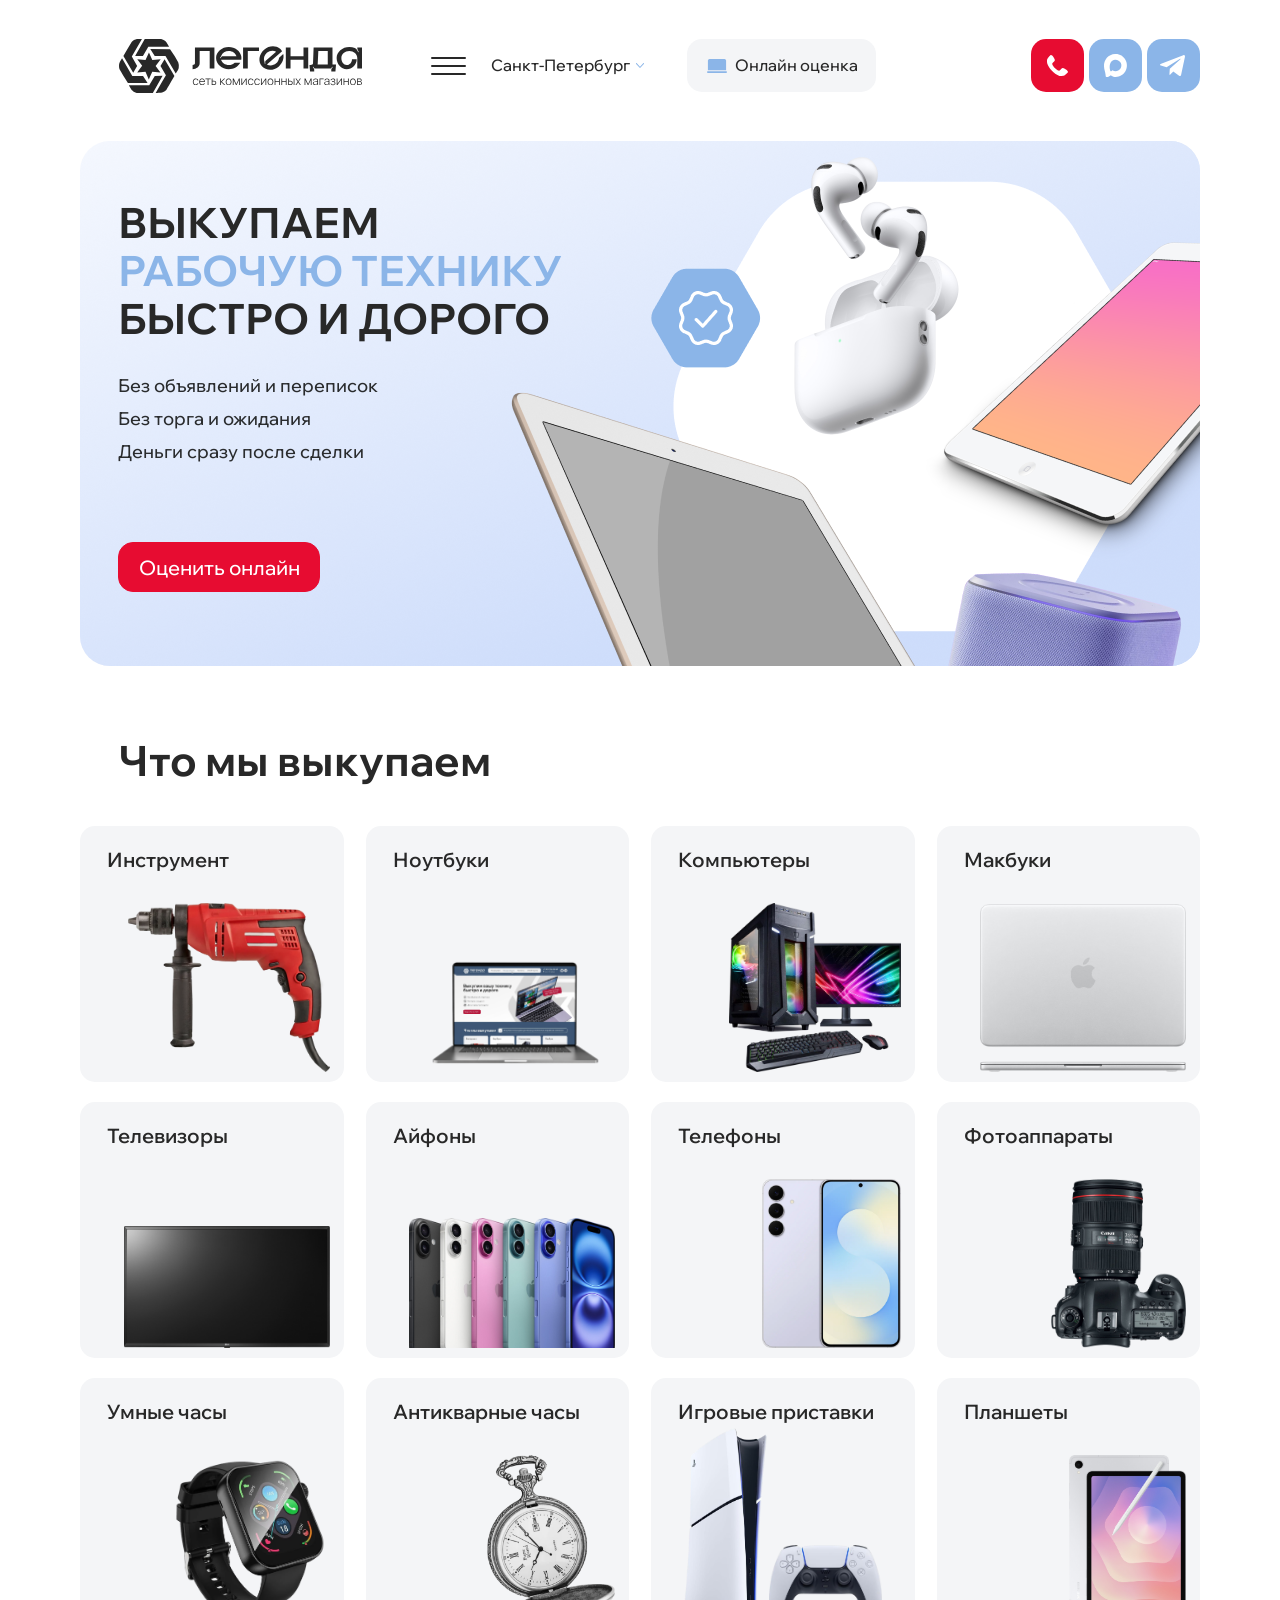
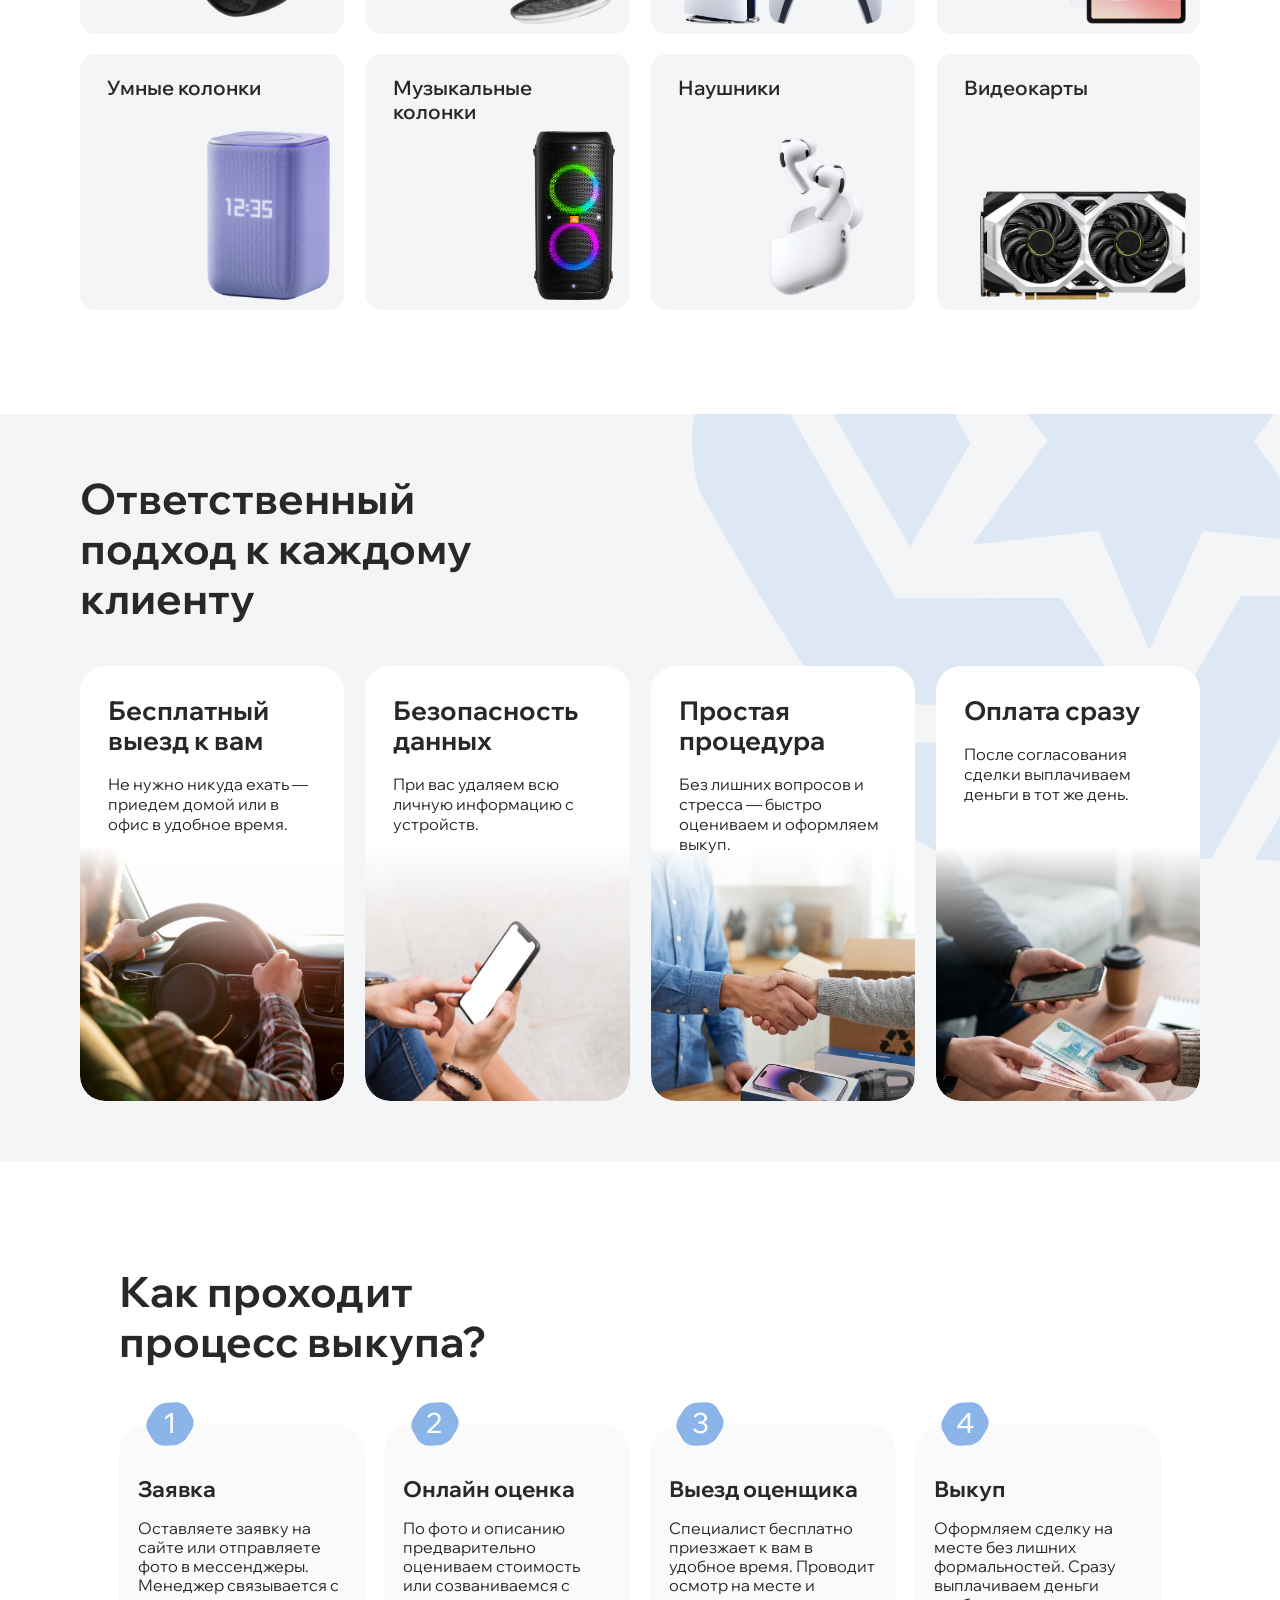
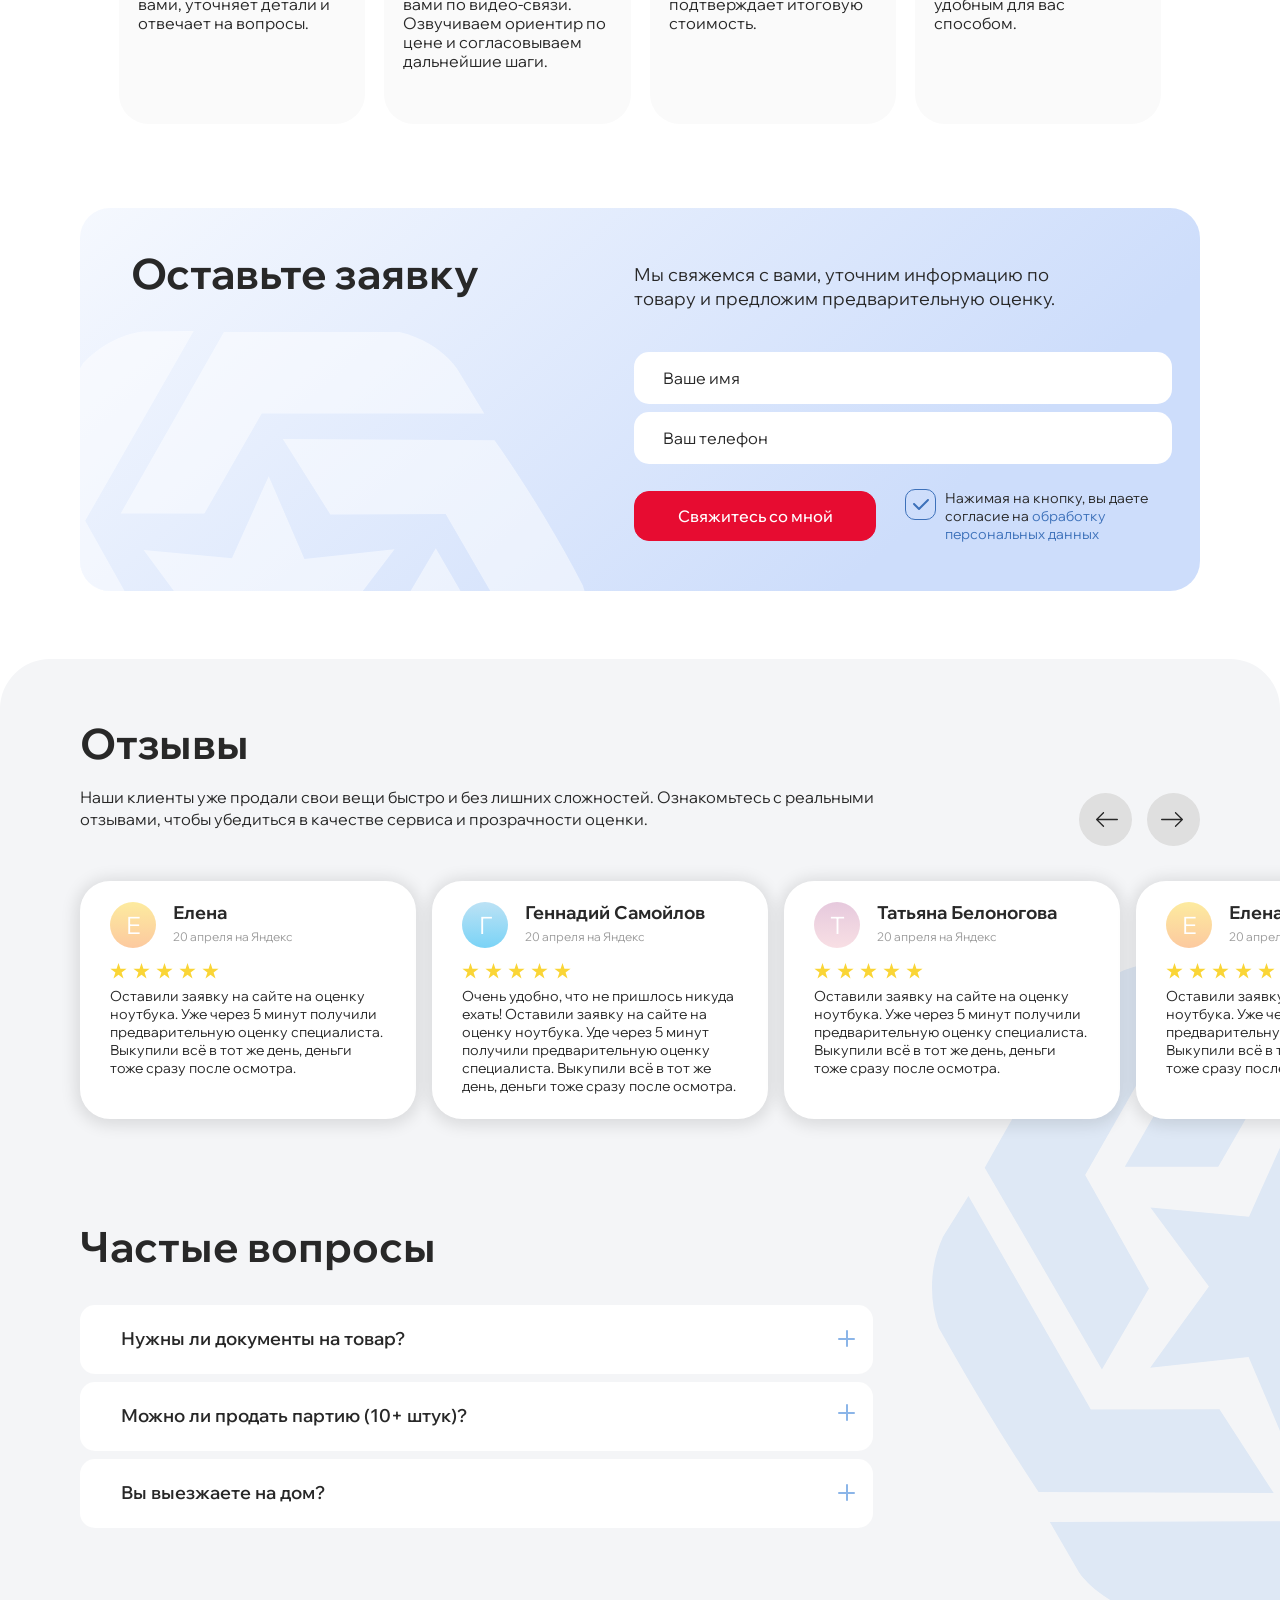
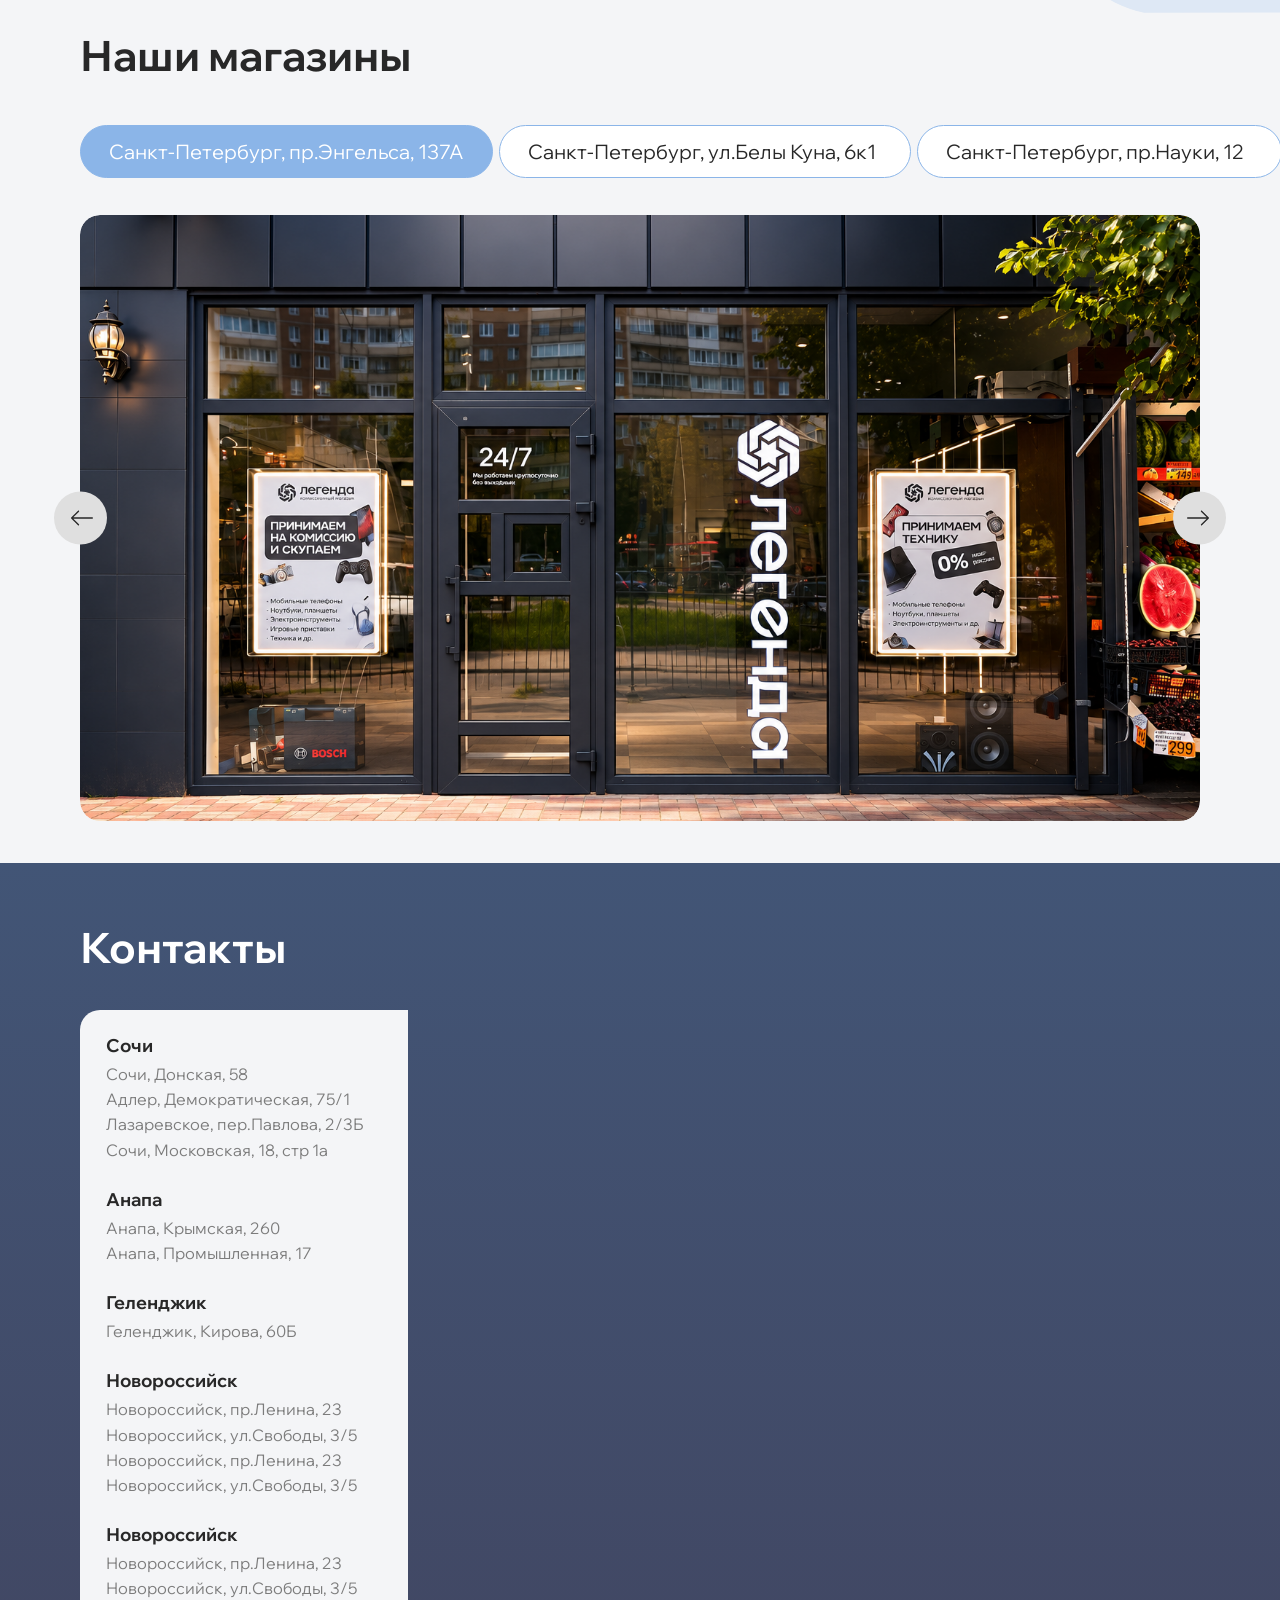
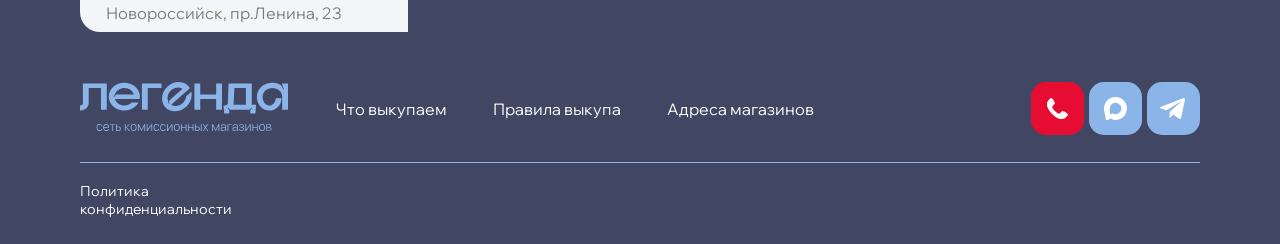
==== commit f4362ea9: "Шапка, hero, отступы секций и плитки категорий по макету - Шапка: белый фон и тень перенесены на ::b" ====
--- a/index.html
+++ b/index.html
@@ -134,7 +134,12 @@
             class="header__social"
             aria-label="Telegram"
           >
-            <img src="assets/icon-tg-button.svg" width="53" height="53" alt="" />
+            <img
+              src="assets/icon-tg-button.svg"
+              width="53"
+              height="53"
+              alt=""
+            />
           </a>
         </div>
       </div>
@@ -165,7 +170,7 @@
           <div class="hero__visual" aria-hidden="true">
             <picture>
               <source
-                media="(max-width: 639px)"
+                media="(max-width: 959px)"
                 srcset="assets/hero-img-sm.png"
               />
               <img
@@ -2134,35 +2139,42 @@
                 <label class="eval-modal__label" for="eval-photos"
                   >Фотографии (максимально 3 фото)</label
                 >
-                <label class="eval-modal__upload">
-                  <input
-                    class="visually-hidden"
-                    id="eval-photos"
-                    name="photos"
-                    type="file"
-                    accept="image/*"
-                    multiple
-                  />
-                  <span class="eval-modal__upload-text"
-                    >Загрузите или перетащите фото</span
-                  >
-                  <span class="eval-modal__upload-icon" aria-hidden="true">
-                    <img
-                      class="eval-modal__upload-icon-bg"
-                      src="assets/modal-camera-bg.svg"
-                      width="33"
-                      height="33"
-                      alt=""
+                <div class="eval-modal__upload">
+                  <label class="eval-modal__upload-label">
+                    <input
+                      class="visually-hidden"
+                      id="eval-photos"
+                      name="photos"
+                      type="file"
+                      accept="image/*"
+                      multiple
                     />
-                    <img
-                      class="eval-modal__upload-icon-cam"
-                      src="assets/modal-camera.svg"
-                      width="17"
-                      height="15"
-                      alt=""
-                    />
-                  </span>
-                </label>
+                    <span class="eval-modal__upload-text"
+                      >Загрузите или перетащите фото</span
+                    >
+                    <span class="eval-modal__upload-icon" aria-hidden="true">
+                      <img
+                        class="eval-modal__upload-icon-bg"
+                        src="assets/modal-camera-bg.svg"
+                        width="33"
+                        height="33"
+                        alt=""
+                      />
+                      <img
+                        class="eval-modal__upload-icon-cam"
+                        src="assets/modal-camera.svg"
+                        width="17"
+                        height="15"
+                        alt=""
+                      />
+                    </span>
+                  </label>
+                  <ul
+                    class="eval-modal__previews"
+                    data-eval-previews
+                    hidden
+                  ></ul>
+                </div>
               </div>
             </div>
             <p class="eval-modal__legal">
--- a/css/styles.css
+++ b/css/styles.css
@@ -128,23 +128,39 @@
   width: 100%;
   max-width: 100vw;
   height: var(--header-height);
-  background: #fff;
-  border-radius: 0 0 30px 30px;
+  /* Сколько пикселей обрезаем у белого фона шапки снизу
+     (половина прежнего нижнего зазора до содержимого) */
+  --header-crop: 16.5px;
   display: flex;
   align-items: center;
   justify-content: space-between;
   padding: 0 15px 0 20px;
   box-sizing: border-box;
+}
+
+/* Белый фон и тень шапки выносим на псевдоэлемент, чтобы обрезать их
+   снизу, не сдвигая содержимое шапки и не меняя --header-height
+   (от него зависят .page, модалки и панель мобильного меню). */
+.header::before {
+  content: "";
+  position: absolute;
+  z-index: -1;
+  top: 0;
+  left: 0;
+  right: 0;
+  height: calc(var(--header-height) - var(--header-crop));
+  background: #fff;
+  border-radius: 0 0 30px 30px;
   transition: box-shadow 0.3s ease;
 }
 
-.header.is-scrolled {
+.header.is-scrolled::before {
   box-shadow: 0 2px 15px 5px rgba(0, 0, 0, 0.1);
 }
 
 /* При открытой модалке или меню скрываем тень шапки */
-body.is-modal-open .header.is-scrolled,
-body.is-menu-open .header.is-scrolled {
+body.is-modal-open .header.is-scrolled::before,
+body.is-menu-open .header.is-scrolled::before {
   box-shadow: none;
 }
 
@@ -480,7 +496,7 @@
   position: absolute;
   z-index: 0;
   top: -33px;
-  right: -210px;
+  right: -300px;
   width: 519px;
   height: 465px;
   max-width: none;
@@ -542,6 +558,8 @@
 }
 
 .hero__content h1 span {
+  display: inline-block;
+  margin: 6px 0;
   color: #8bb5e8;
 }
 
@@ -593,7 +611,7 @@
   height: 100%;
   max-width: none;
   object-fit: cover;
-  object-position: left center;
+  object-position: center;
 }
 
 /* ========== Категории ========== */
@@ -611,6 +629,11 @@
 }
 
 .categories-col {
+  /* Ширина слайда берётся из макета (135px — как у плитки), поэтому
+     карусель прокручивается и следующая плитка выглядывает из-за края.
+     !important — потому что .swiper-slide из swiper-bundle.min.css
+     растягивает слайд на всю ширину. */
+  width: 135px !important;
   display: flex;
   flex-direction: column;
   gap: 10px;
@@ -620,7 +643,9 @@
 .cat-tile {
   position: relative;
   display: block;
-  width: 100%;
+  /* 135px — ширина плитки в макете для разрешений ниже 640
+     (высота 122px остаётся как была) */
+  width: 135px;
   height: 122px;
   background: #f4f5f7;
   border-radius: 15px;
@@ -867,7 +892,7 @@
   margin: 0 15px;
   padding: 17px 15px 33px;
   border-radius: 30px;
-  background: linear-gradient(131.19deg, #ffffff 18.92%, #cdddfb 76.93%);
+  background: linear-gradient(139deg, #fff -18.92%, #cdddfb 76.93%);
   box-sizing: border-box;
 }
 
@@ -1023,9 +1048,13 @@
 }
 
 /* ========== Частые вопросы ========== */
+/* Верхний отступ 23px + 37px нижнего паддинга .reviews-swiper = 60px
+   перед заголовком «Частые вопросы». Так он больше, чем 46px после
+   заголовка (.faq .section-title), и совпадает с отступом снизу блока —
+   как выровнены между собой блоки и на десктопе (103px). */
 .faq {
   background: transparent;
-  padding: 0 15px 27px;
+  padding: 23px 15px 60px;
 }
 
 .faq .section-title {
@@ -1784,6 +1813,7 @@
 /* ========== Мобильный, альбомная ориентация (480–639) ========== */
 @media (min-width: 480px) and (max-width: 639px) {
   .header {
+    --header-crop: 14.25px;
     padding: 0 20px;
   }
 
@@ -1970,6 +2000,7 @@
   }
 
   .header {
+    --header-crop: 14.25px;
     align-items: center;
     padding: 0 24px;
   }
@@ -2087,12 +2118,13 @@
   }
 
   .categories-col {
-    width: 284px !important;
+    /* 266px — ширина плитки в макете для планшета (640–959) */
+    width: 266px !important;
     gap: 20px;
   }
 
   .cat-tile {
-    width: 284px;
+    width: 266px;
     height: 256px;
     border-radius: 15px;
   }
@@ -2286,7 +2318,7 @@
 
   /* ========== Частые вопросы ========== */
   .faq {
-    padding: 0 24px 27px;
+    padding: 23px 24px 60px;
   }
 
   .faq .section-title {
@@ -2391,7 +2423,6 @@
     padding: 35px 129px 40px;
     box-sizing: border-box;
     overflow: hidden;
-    background: linear-gradient(155.64deg, #ffffff 18.92%, #cdddfb 76.93%);
   }
 
   .lead__watermark {
@@ -2648,7 +2679,9 @@
 
   /* ========== Частые вопросы ========== */
   .faq {
-    margin: 0 auto 134px;
+    /* 103px — тот же просвет, что и перед «Частые вопросы»
+       (83px margin-bottom .reviews + 20px нижнего паддинга .reviews-swiper) */
+    margin: 0 auto 103px;
     padding: 0 80px;
   }
 
@@ -3158,19 +3191,31 @@
   resize: none;
 }
 
+/* Поле загрузки фото: строка с надписью и иконкой, ниже — ряд превью */
 .eval-modal__upload {
+  display: flex;
+  flex-direction: column;
+  justify-content: center;
+  gap: 18px;
+  width: 100%;
+  min-height: 73px;
+  padding: 12px 20px 12px 24px;
+  background: #f4f5f7;
+  border-radius: 15px;
+}
+
+.eval-modal__upload-label {
   position: relative;
   display: flex;
   align-items: center;
   width: 100%;
-  min-height: 73px;
-  padding: 12px 56px 12px 24px;
-  background: #f4f5f7;
-  border-radius: 15px;
+  padding-right: 41px;
   cursor: pointer;
 }
 
 .eval-modal__upload-text {
+  flex: 1 1 auto;
+  min-width: 0;
   font-weight: 400;
   font-size: 16px;
   line-height: 1.2;
@@ -3179,7 +3224,7 @@
 
 .eval-modal__upload-icon {
   position: absolute;
-  right: 18px;
+  right: 0;
   top: 50%;
   width: 33px;
   height: 33px;
@@ -3204,6 +3249,78 @@
   left: 50%;
   top: 50%;
   margin: -7.5px 0 0 -8.5px;
+}
+
+.eval-modal__previews {
+  display: flex;
+  flex-wrap: wrap;
+  gap: 9px;
+  margin: 0;
+  padding: 0;
+  list-style: none;
+}
+
+/* Пустой список превью не занимает место */
+.eval-modal__previews[hidden] {
+  display: none;
+}
+
+.eval-modal__preview {
+  position: relative;
+  flex: 0 0 auto;
+  width: 39px;
+  height: 39px;
+  border-radius: 50%;
+  overflow: hidden;
+}
+
+.eval-modal__preview-img {
+  display: block;
+  width: 100%;
+  height: 100%;
+  object-fit: cover;
+}
+
+.eval-modal__preview-remove {
+  position: absolute;
+  inset: 0;
+  display: flex;
+  align-items: center;
+  justify-content: center;
+  width: 100%;
+  height: 100%;
+  padding: 0;
+  border: 0;
+  border-radius: 50%;
+  background: rgba(0, 0, 0, 0.5);
+  opacity: 0;
+  transition: opacity 0.2s ease;
+  cursor: pointer;
+}
+
+.eval-modal__preview-remove-icon {
+  display: block;
+  width: 11px;
+  height: 11px;
+}
+
+/* Кнопка удаления появляется при наведении или фокусе на превью */
+.eval-modal__preview:hover .eval-modal__preview-remove,
+.eval-modal__preview-remove:focus-visible {
+  opacity: 1;
+}
+
+/* На тач-устройствах кнопка удаления видна всегда */
+@media (hover: none) {
+  .eval-modal__preview-remove {
+    opacity: 1;
+  }
+}
+
+@media (prefers-reduced-motion: reduce) {
+  .eval-modal__preview-remove {
+    transition: none;
+  }
 }
 
 .eval-modal__legal {
@@ -3288,6 +3405,7 @@
 }
 
 .city-modal__watermark {
+  display: none;
   position: absolute;
   right: -120px;
   bottom: -80px;
@@ -3541,19 +3659,12 @@
 
   .eval-modal__upload {
     min-height: 53px;
-    height: 53px;
-    padding-top: 0;
-    padding-bottom: 0;
   }
 
   .eval-modal__upload-text {
     white-space: nowrap;
     overflow: hidden;
     text-overflow: ellipsis;
-  }
-
-  .eval-modal__upload-icon {
-    right: 14px;
   }
 
   .eval-modal__legal {
@@ -3868,12 +3979,16 @@
     width: 100%;
     z-index: 310;
     height: var(--header-height);
-    border-radius: 0 0 50px 50px;
+    --header-crop: 19.25px;
     align-items: center;
     padding: 0 80px;
     justify-content: flex-start;
     gap: 0;
     box-sizing: border-box;
+  }
+
+  .header::before {
+    border-radius: 0 0 50px 50px;
   }
 
   .header__logo {
@@ -4032,7 +4147,9 @@
   .contacts {
     background-color: #414763;
     background-image: linear-gradient(to bottom, #425576, #414763);
-    padding: 128px 0 50px;
+    /* Верхний отступ как у серой полосы (.bottom-band, 60px): в сумме
+       с 42px под фото магазинов — 102px до заголовка, как перед «Частые вопросы» */
+    padding: 60px 0 50px;
   }
 
   .contacts__container {
@@ -4525,7 +4642,7 @@
   }
 
   .contacts {
-    padding: 137px 0 50px;
+    padding: 60px 0 50px;
   }
 
   .contacts__container {
@@ -4724,7 +4841,6 @@
     height: auto;
     min-height: 379px;
     padding: 41px 28px 48px 51px;
-    background: linear-gradient(164.89deg, #ffffff 18.92%, #cdddfb 76.93%);
   }
 
   .lead__watermark {
@@ -5011,7 +5127,9 @@
   }
 
   .contacts {
-    padding: 137px 0 58px;
+    /* Сверху 60px, как у .bottom-band: от фото магазинов (67px) — 127px,
+       как перед «Отзывы» (68px margin-bottom .lead + 60px полосы) */
+    padding: 60px 0 58px;
   }
 
   .contacts__container {
@@ -5183,7 +5301,7 @@
     margin-left: auto;
     margin-right: auto;
     padding-bottom: 0;
-    margin-bottom: 147px;
+    margin-bottom: 103px;
   }
 
   .stores {
@@ -5993,3 +6111,152 @@
     display: none;
   }
 }
+
+/* =============================================================================
+   Страница 404 (404.html): панель с градиентом, крупный арт «4 + знак + 4»,
+   сообщение и кнопка «На главную». Шапка, подвал, меню и модальные окна —
+   общие блоки сайта, поэтому здесь только содержимое страницы.
+   ============================================================================= */
+.error-page {
+  position: relative;
+  z-index: 1;
+  display: flex;
+  flex-direction: column;
+  align-items: center;
+  /* 78px сверху — расстояние от шапки до арта по макету 320/480 */
+  padding: 78px 15px 185px;
+  /* Градиент панели: белый сверху к светло-голубому внизу, с уклоном вправо */
+  background: linear-gradient(
+    170deg,
+    #ffffff 0%,
+    #fdfeff 20%,
+    #f0f5fe 51%,
+    #e2ebfc 82%,
+    #dbe6fc 100%
+  );
+  /* Нижние углы скруглены и перекрывают подвал ровно на высоту радиуса */
+  border-radius: 0 0 50px 50px;
+  margin-bottom: -50px;
+  text-align: center;
+}
+
+.error-page__art {
+  display: block;
+  flex-shrink: 0;
+  width: 272px;
+  height: 95.1px;
+}
+
+/* Цифры «404» набраны шрифтом сайта; размер подобран так, чтобы высота
+   цифр совпала с макетом (средний знак — фирменный знак из logo-header.svg) */
+.error-page__digit {
+  font-family: "Wix Madefor Display", sans-serif;
+  font-weight: 700;
+  font-size: 250.35px;
+}
+
+.error-page__text {
+  max-width: 258px;
+  margin-top: 42px;
+  font-weight: 400;
+  font-size: 16px;
+  line-height: 24px;
+  color: #434343;
+}
+
+.error-page__button {
+  display: inline-flex;
+  align-items: center;
+  justify-content: center;
+  min-width: 218px;
+  height: 53px;
+  margin-top: 49px;
+  padding: 0 24px;
+  border-radius: 15px;
+  background: #fff;
+  color: #282828;
+  font-weight: 500;
+  font-size: 20px;
+  /* Тонкая рамка, чтобы белая кнопка не сливалась со светлой панелью */
+  box-shadow: inset 0 0 0 1px rgba(65, 71, 99, 0.14);
+  transition:
+    background-color 0.2s ease,
+    color 0.2s ease;
+}
+
+.error-page__button:hover {
+  background: #f4f5f7;
+}
+
+.error-page__button:active {
+  background: #e9ebef;
+}
+
+/* Подвал на странице 404: панель перекрывает его нижнюю половину скруглёнными
+   углами на 50px, поэтому компенсируем отступ сверху, чтобы содержимое
+   подвала не уходило под панель (как .bottom-band + .footer на главной) */
+.error-page + .footer {
+  padding-top: 96px;
+}
+
+/* 480–639px: арт крупнее, сообщение 18px в три строки (высота бокса 84px),
+   сверху к панели — белый зазор 17px, как на макете 480 */
+@media (min-width: 480px) and (max-width: 639px) {
+  .error-page {
+    margin-top: 17px;
+    padding-bottom: 156px;
+  }
+
+  .error-page__art {
+    width: 374.7px;
+    height: 131px;
+  }
+
+  .error-page__text {
+    max-width: 353px;
+    margin-top: 45px;
+    font-size: 18px;
+    line-height: 28px;
+  }
+
+  .error-page__button {
+    margin-top: 27px;
+  }
+}
+
+/* 640px и выше: арт максимального размера, сообщение в две строки.
+   Перенос после «удалена.» жёсткий (бокс 552px = 551px строки по макету),
+   первый <br> на этих ширинах выключен — строка «страница отсутствует…»
+   должна оставаться одной строкой. */
+@media (min-width: 640px) {
+  .error-page {
+    padding: 129px 24px 168px;
+  }
+
+  .error-page__art {
+    width: 531px;
+    height: 185.6px;
+  }
+
+  .error-page__text {
+    max-width: 552px;
+    margin-top: 45px;
+    font-size: 20px;
+    line-height: 28px;
+  }
+
+  .error-page__text .br-sm {
+    display: none;
+  }
+
+  .error-page__button {
+    margin-top: 55px;
+  }
+}
+
+/* 960px и выше: увеличиваем только верхний отступ панели (высота шапки +23px) */
+@media (min-width: 960px) {
+  .error-page {
+    padding-top: 154px;
+  }
+}
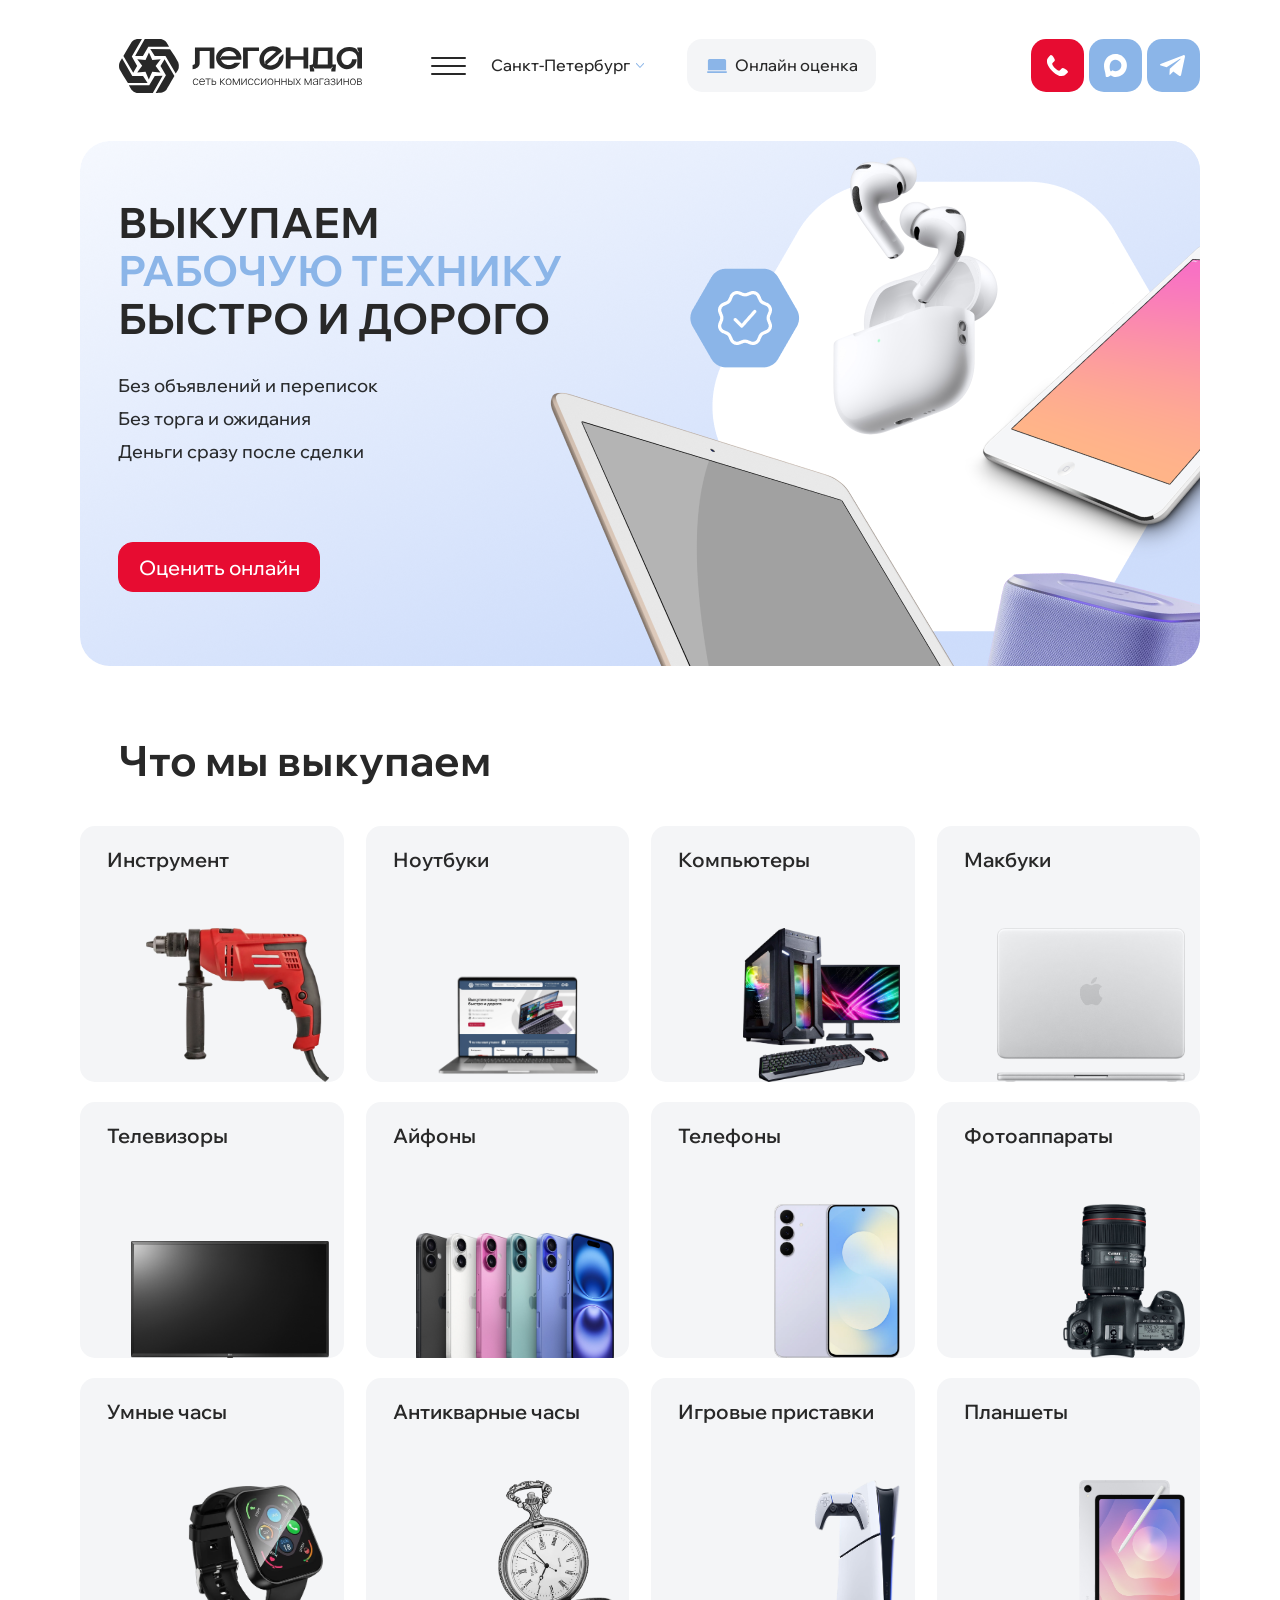
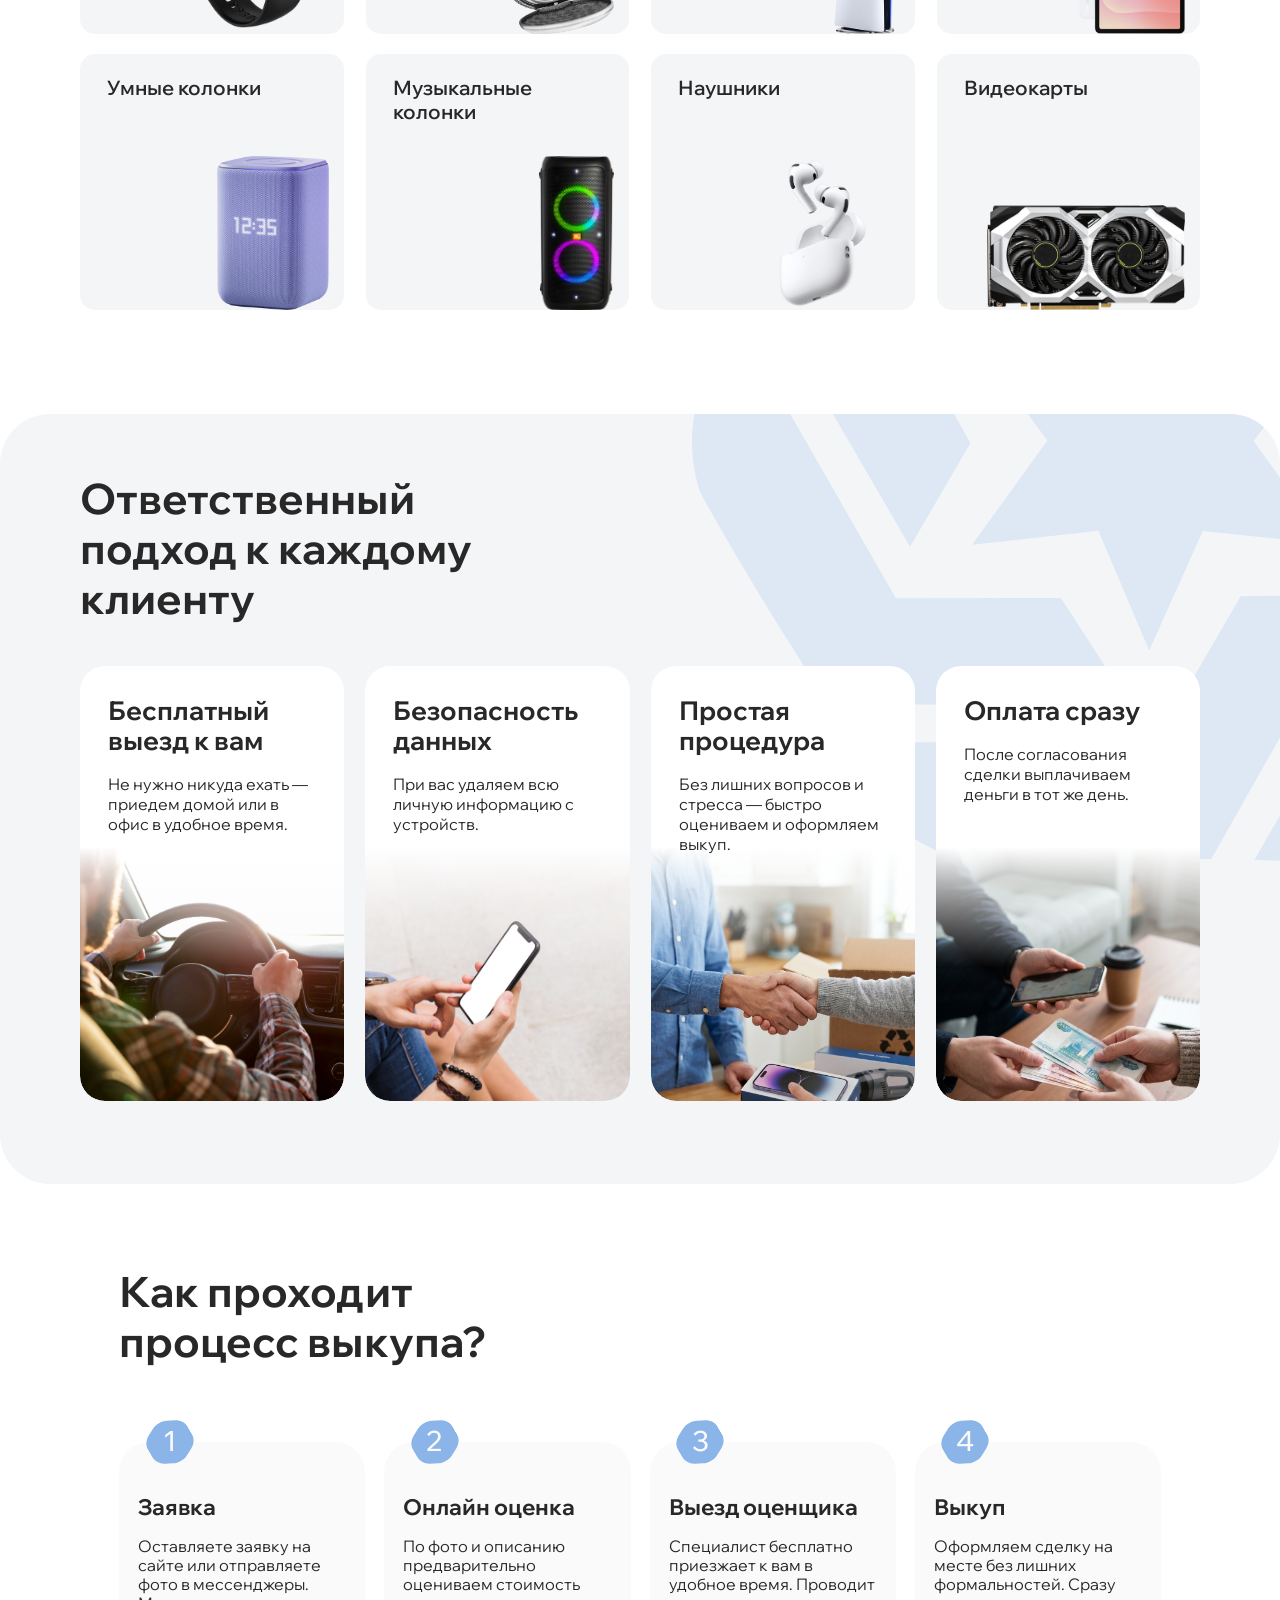
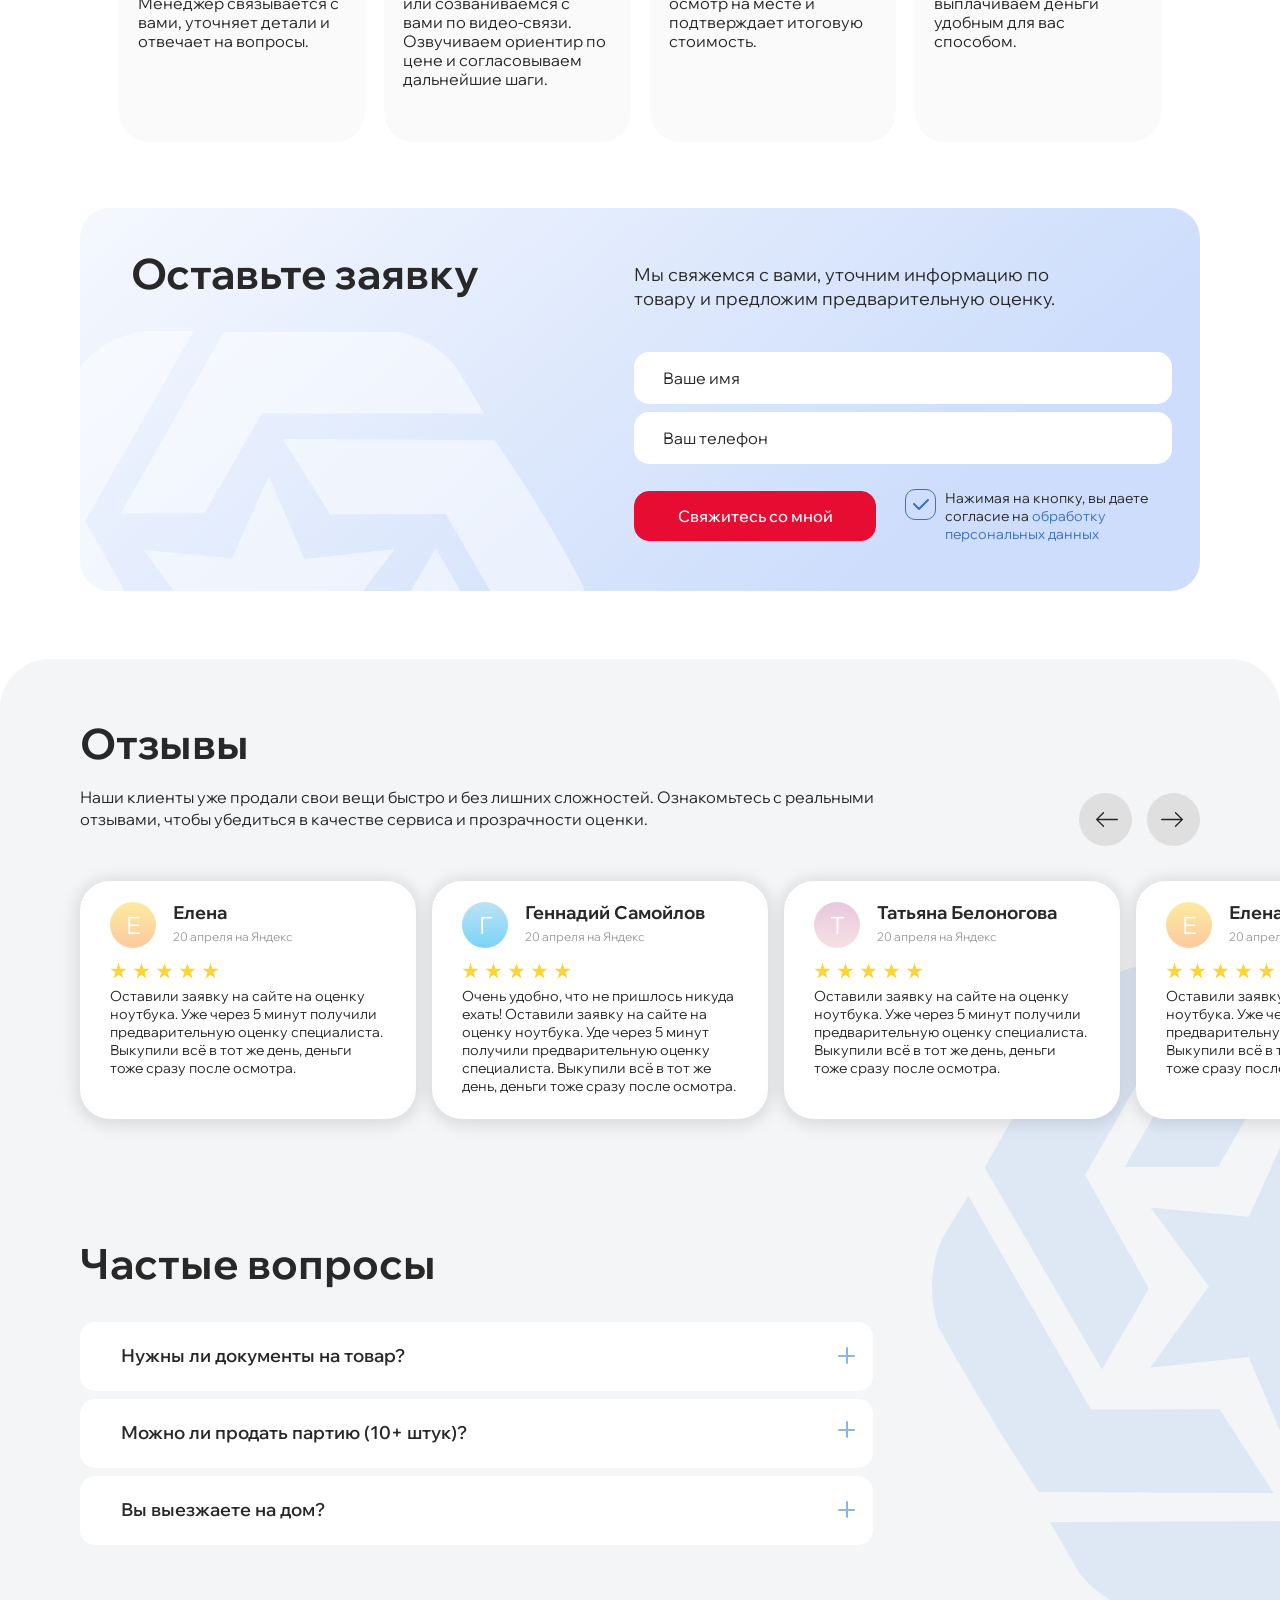
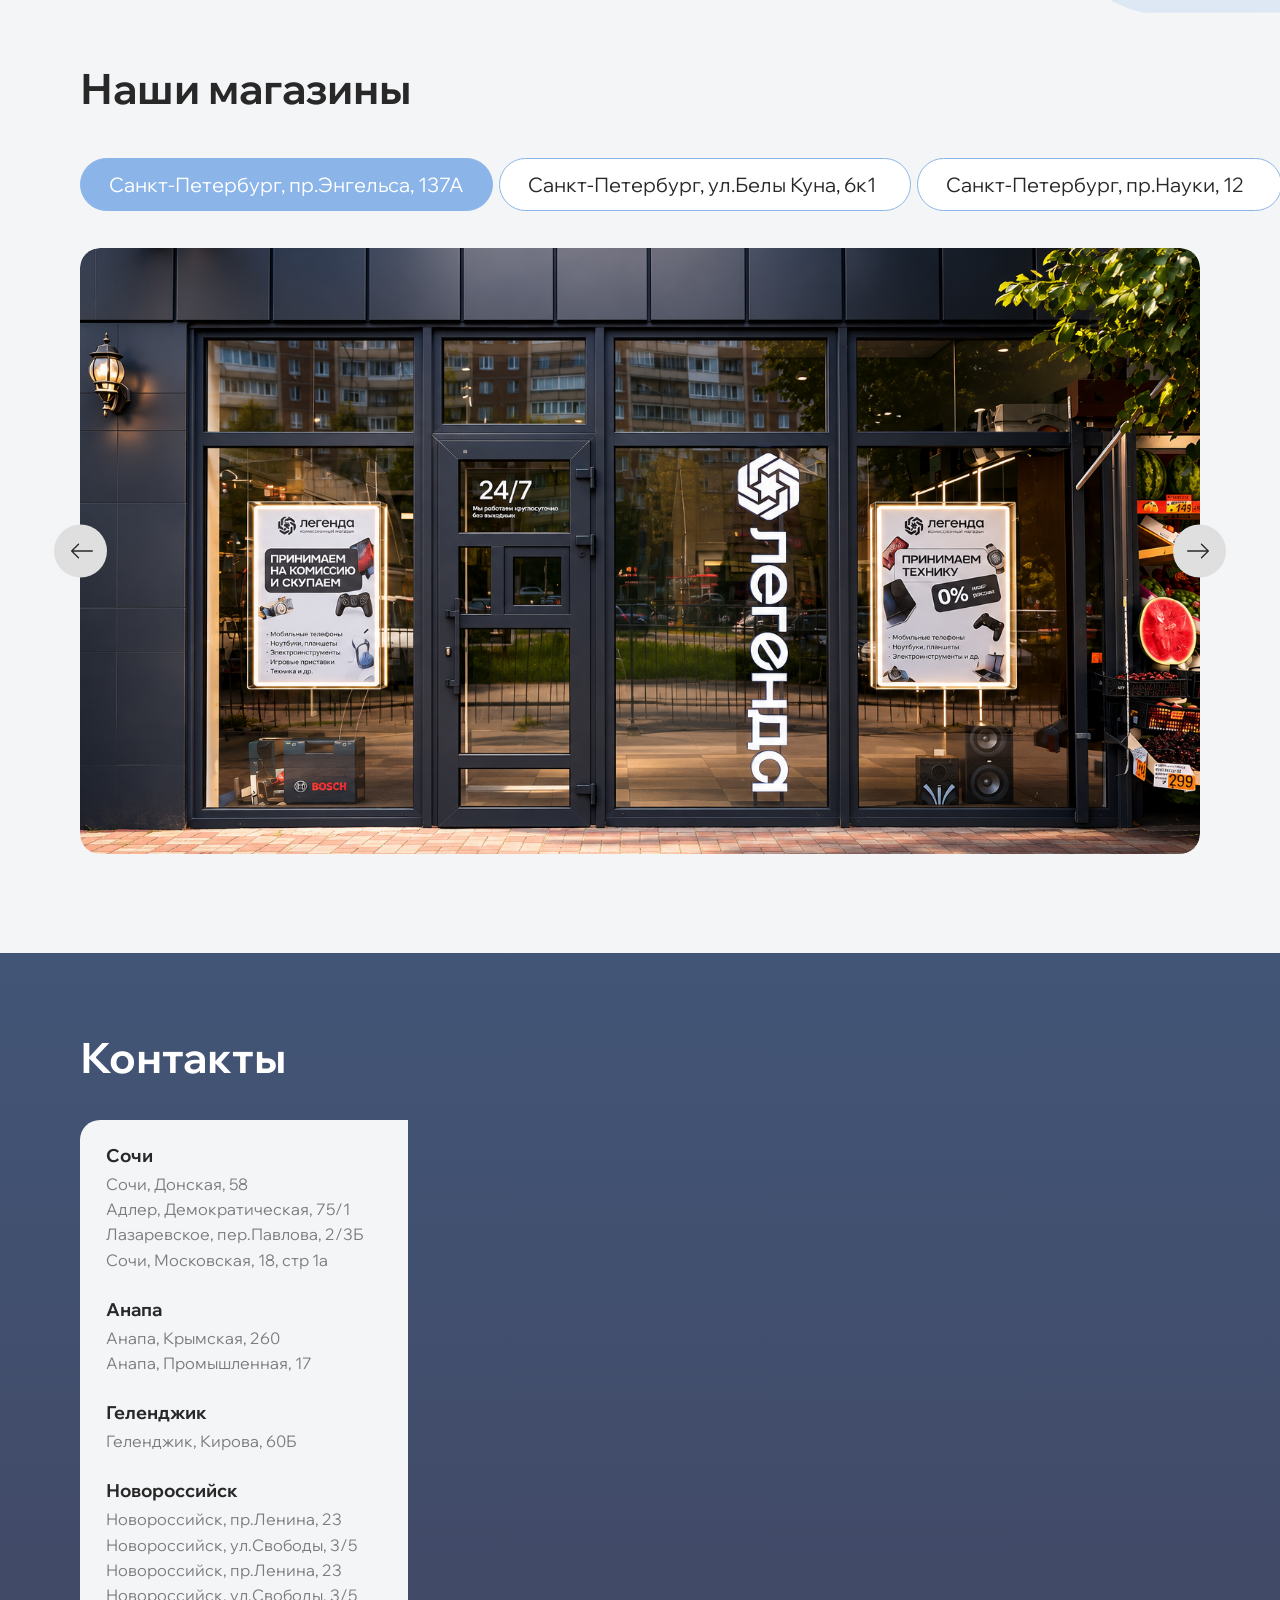
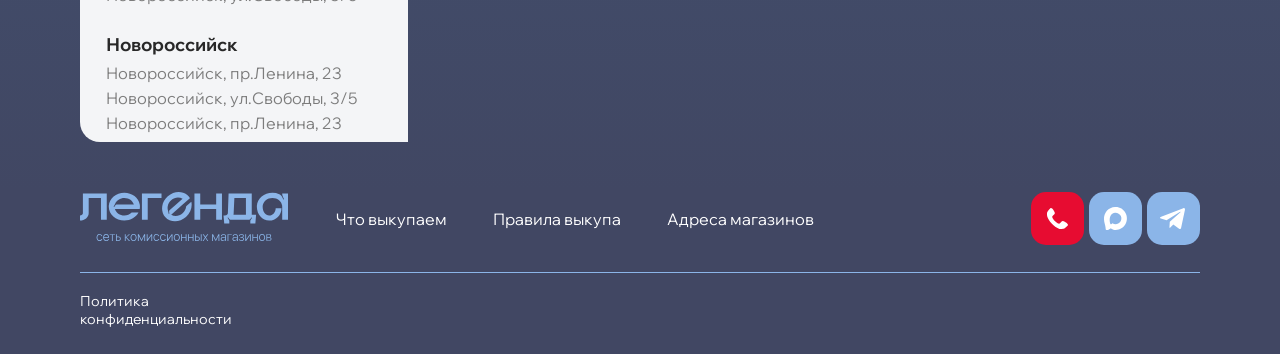
==== commit 46414500: "fix" ====
--- a/index.html
+++ b/index.html
@@ -244,14 +244,7 @@
               </a>
               <a class="cat-tile" href="categories.html">
                 <p class="cat-tile__label">Игровые приставки</p>
-                <div class="cat-tile__stack">
-                  <img class="cat-tile__img" src="assets/console.png" alt="" />
-                  <img
-                    class="cat-tile__img"
-                    src="assets/console-ctrl.png"
-                    alt=""
-                  />
-                </div>
+                <img class="cat-tile__img" src="assets/console.png" alt="" />
               </a>
               <a class="cat-tile" href="categories.html">
                 <p class="cat-tile__label">Наушники</p>
--- a/css/styles.css
+++ b/css/styles.css
@@ -129,13 +129,22 @@
   max-width: 100vw;
   height: var(--header-height);
   /* Сколько пикселей обрезаем у белого фона шапки снизу
-     (половина прежнего нижнего зазора до содержимого) */
+     (половина прежнего нижнего зазора до содержимого).
+     Без прокрутки шапка выглядит как до правок (crop 16.5px),
+     у закреплённой (.is-scrolled) блок компактнее — см. правило ниже. */
   --header-crop: 16.5px;
+  --header-crop-scrolled: 33px;
   display: flex;
   align-items: center;
   justify-content: space-between;
+  /* Обычная шапка (без .is-scrolled): отступы и геометрия как до правок.
+     padding-bottom задаётся только у .is-scrolled — он сдвигает
+     центрированное содержимое вверх ровно на половину своего значения.
+     --header-height не меняется — от него зависят .page, модалки и меню. */
   padding: 0 15px 0 20px;
   box-sizing: border-box;
+  /* Плавный переход к «закреплённому» виду при начале прокрутки */
+  transition: padding-bottom 0.3s ease;
 }
 
 /* Белый фон и тень шапки выносим на псевдоэлемент, чтобы обрезать их
@@ -151,7 +160,18 @@
   height: calc(var(--header-height) - var(--header-crop));
   background: #fff;
   border-radius: 0 0 30px 30px;
-  transition: box-shadow 0.3s ease;
+  /* height в transition — блок плавно сужается при прокрутке */
+  transition:
+    box-shadow 0.3s ease,
+    height 0.3s ease;
+}
+
+/* Закреплённая шапка (при прокрутке): содержимое поднято вверх — верхний
+   отступ в два раза меньше, а белый фон компактнее (crop вдвое больше),
+   т.к. содержимое сдвинуто. Без прокрутки геометрия остаётся прежней. */
+.header.is-scrolled {
+  --header-crop: var(--header-crop-scrolled);
+  padding-bottom: 33px;
 }
 
 .header.is-scrolled::before {
@@ -503,6 +523,74 @@
   pointer-events: none;
 }
 
+/* ========== Хлебные крошки над главным экраном ========== */
+/* Макет 1345-5037 («Главная / Что мы выкупаем / Инструмент»).
+   Типографика и цвета совпадают с .page-hero__crumbs и с макетом:
+   14px/1, разделители и «Главная» — rgba(40, 40, 40, 0.3), текущая
+   страница — rgba(40, 40, 40, 0.8). Боковые отступы повторяют паддинги
+   .hero, чтобы крошки были на одной линии с левым краем панели
+   (x=119 при 1440). */
+.breadcrumbs {
+  position: relative;
+  z-index: 1;
+  padding: 16px 15px;
+  font-weight: 400;
+  font-size: 14px;
+  line-height: 1;
+  color: rgba(40, 40, 40, 0.3);
+  padding-top: 0 !important;
+}
+
+.breadcrumbs a {
+  color: rgba(40, 40, 40, 0.3);
+  transition: color 0.2s ease;
+}
+
+.breadcrumbs a:hover {
+  color: rgba(40, 40, 40, 0.6);
+}
+
+.breadcrumbs [aria-current="page"] {
+  color: rgba(40, 40, 40, 0.8);
+}
+
+/* Крошки — сосед hero сверху: убираем отрицательный отступ (иначе hero
+   уезжает вверх и перекрывает крошки) и верхний паддинг, который на
+   index освобождает место под прозрачную шапку. Боковые/нижние паддинги
+   hero при этом остаются как есть. */
+.breadcrumbs + .hero {
+  margin-top: 0;
+  padding-top: 0;
+}
+
+@media (min-width: 480px) {
+  .breadcrumbs {
+    padding: 16px 20px;
+  }
+}
+
+@media (min-width: 640px) {
+  .breadcrumbs {
+    padding: 20px 24px;
+  }
+}
+
+@media (min-width: 960px) {
+  .breadcrumbs {
+    /* 31px + 14px строки = макет: текст начинается на y=162 при шапке 131px */
+    padding: 31px 80px 16px;
+  }
+}
+
+@media (min-width: 1440px) {
+  .breadcrumbs {
+    /* Как .hero: фиксированная ширина 1440px по центру, гуттер 119px */
+    max-width: 1440px;
+    margin: 0 auto;
+    padding: 31px 119px 16px;
+  }
+}
+
 /* ========== Главный экран ========== */
 .hero {
   position: relative;
@@ -563,6 +651,44 @@
   color: #8bb5e8;
 }
 
+.hero__content.hero__content--category h1 {
+  font-size: 20px;
+  margin-bottom: 15px;
+  line-height: 1;
+}
+
+@media (min-width: 480px) {
+  .hero__content.hero__content--category h1 {
+    font-size: 24px;
+    line-height: 1.15;
+  }
+}
+
+@media (min-width: 640px) {
+  .hero__content.hero__content--category h1 {
+    font-size: 28px;
+  }
+}
+
+@media (min-width: 960px) {
+  .hero__content.hero__content--category h1 {
+    font-size: 38px;
+    margin-bottom: 38px;
+  }
+}
+
+@media (min-width: 1200px) {
+  .hero__content.hero__content--category h1 {
+    font-size: 40px;
+  }
+}
+
+@media (min-width: 1440px) {
+  .hero__content.hero__content--category h1 {
+    font-size: 42px;
+  }
+}
+
 .hero__features {
   display: flex;
   flex-direction: column;
@@ -587,6 +713,42 @@
   text-align: left;
 }
 
+.hero__description {
+  font-size: 12px;
+  font-weight: 500;
+  margin-bottom: 285px;
+}
+
+@media (min-width: 480px) {
+  .hero__description {
+    font-size: 14px;
+    margin-bottom: 250px;
+    max-width: 360px;
+  }
+}
+
+@media (min-width: 640px) {
+  .hero__description {
+    font-size: 18px;
+    margin-bottom: 220px;
+    max-width: 460px;
+  }
+}
+
+@media (min-width: 960px) {
+  .hero__description {
+    margin-bottom: 140px;
+    max-width: 400px;
+  }
+}
+
+@media (min-width: 1200px) {
+  .hero__description {
+    margin-bottom: 120px;
+    max-width: 450px;
+  }
+}
+
 .hero__cta {
   position: relative;
   z-index: 2;
@@ -611,12 +773,12 @@
   height: 100%;
   max-width: none;
   object-fit: cover;
-  object-position: center;
+  object-position: left;
 }
 
 /* ========== Категории ========== */
 .categories {
-  padding: 0 0 37px;
+  padding: 0 0 53px;
   background: #fff;
 }
 
@@ -678,34 +840,526 @@
 
 .cat-tile__img {
   position: absolute;
-  right: 6px;
-  bottom: 4px;
+  right: 15px;
+  bottom: 0;
   width: auto;
   height: auto;
-  max-width: 88%;
-  max-height: 72%;
+  max-width: 75%;
+  max-height: 60%;
   object-fit: contain;
   object-position: right bottom;
   pointer-events: none;
 }
 
-.cat-tile__stack {
+/* ========== Плашка «Выкупаем только рабочую технику» ========== */
+/* Секция перед «Продайте быстрее». Структура по макетам 1345-5656 (1440),
+   1376-5757 (1200), 1376-6173 (960), 1376-6522 (640), 1376-6817 (480),
+   1376-7147 (320): градиентный бокс (#425576 → #414763, радиус 20px)
+   с иконкой-галкой 76×76, двухстрочным заголовком и пояснением.
+   До 960px — колонкой, с рамкой 1px rgba(0,174,255,.2) и горизонтальным
+   разделителем; с 960px — в строку без рамки, разделитель вертикальный
+   74px, пояснение фиксированной ширины 301px. Боковые отступы секции
+   совпадают с отступами .faster (15/20/24/80, с 1440 — колонка 1202px).
+   Ниже 960px отступ секции 40px сверху/снизу: в сумме с 30px верхнего
+   отступа .faster даёт ~70px, как в макетах 640/320 (71px и 66px). */
+.notice {
+  padding: 40px 15px;
+  padding-top: 0;
+  background: #fff;
+}
+
+.notice__container {
+  display: flex;
+  flex-direction: column;
+  gap: 18px;
+  width: 100%;
+  margin: 0 auto;
+  padding: 18px;
+  border: 1px solid rgba(0, 174, 255, 0.2);
+  border-radius: 20px;
+  background: linear-gradient(to bottom, #425576, #414763);
+}
+
+.notice__head {
+  display: flex;
+  align-items: center;
+  gap: 10px;
+  min-width: 0;
+}
+
+.notice__icon {
+  flex-shrink: 0;
+  display: flex;
+  align-items: center;
+  justify-content: center;
+  width: 76px;
+  height: 76px;
+  overflow: hidden;
+}
+
+.notice__icon img {
+  width: 63px;
+  height: 63.59px;
+}
+
+.notice__heading {
+  display: flex;
+  flex-direction: column;
+  gap: 4px;
+  min-width: 0;
+}
+
+.notice__lead {
+  font-weight: 400;
+  font-size: 12px;
+  line-height: 1.1;
+  letter-spacing: -0.12px;
+  color: #fff;
+}
+
+.notice__title {
+  font-weight: 600;
+  font-size: 16px;
+  line-height: 1.1;
+  letter-spacing: -0.16px;
+  color: #fff;
+}
+
+.notice__lead span,
+.notice__title span {
+  color: #8bb5e8;
+}
+
+.notice__divider {
+  display: block;
+  width: 100%;
+  height: 1px;
+  background: #8bb5e8;
+}
+
+.notice__text {
+  font-weight: 400;
+  font-size: 12px;
+  line-height: 1.25;
+  letter-spacing: -0.12px;
+  color: #ededed;
+}
+
+/* 480px+: боковые отступы 20px */
+@media (min-width: 480px) {
+  .notice {
+    padding-left: 20px;
+    padding-right: 20px;
+  }
+}
+
+/* 640px+: боковые отступы 24px */
+@media (min-width: 640px) {
+  .notice {
+    padding-left: 24px;
+    padding-right: 24px;
+  }
+}
+
+/* 960px+: строка без рамки, вертикальный разделитель 74px,
+   пояснение 301px, кегли 16/21/14px.
+   Отступы секции 55px: в сумме с 30px верхнего отступа .faster даёт
+   ~85px, как в макете 960 (зазор 85px). */
+@media (min-width: 960px) {
+  .notice {
+    padding: 55px 80px;
+    padding-top: 30px;
+  }
+
+  .notice__container {
+    flex-direction: row;
+    align-items: center;
+    gap: 40px;
+    padding: 26px 32px;
+    border: none;
+  }
+
+  .notice__heading {
+    flex: 1 1 auto;
+    max-width: 503px;
+  }
+
+  .notice__lead {
+    font-size: 16px;
+    letter-spacing: -0.16px;
+  }
+
+  .notice__title {
+    font-size: 21px;
+    letter-spacing: -0.21px;
+  }
+
+  .notice__divider {
+    flex-shrink: 0;
+    width: 1px;
+    height: 74px;
+  }
+
+  .notice__text {
+    flex-shrink: 0;
+    width: 301px;
+    font-size: 14px;
+    letter-spacing: -0.14px;
+    color: #fff;
+  }
+}
+
+/* 1200px+: зазор до .faster 95px (макет 1200) */
+@media (min-width: 1200px) {
+  .notice {
+    padding-top: 30px;
+    padding-bottom: 65px;
+  }
+}
+
+/* 1440px+: центрированная колонка 1202px, зазор 50px (как у .faster).
+   Вертикальный отступ 65px: в сумме с 30px .faster даёт ~95px,
+   как в макете 1200 (зазор 95px). */
+@media (min-width: 1440px) {
+  .notice {
+    padding-top: 18px;
+    padding-bottom: 65px;
+    padding-left: 0;
+    padding-right: 0;
+  }
+
+  .notice__container {
+    max-width: 1202px;
+    gap: 50px;
+  }
+}
+
+/* ========== Какие инструменты мы выкупаем ========== */
+
+.tools {
+  padding: 20px 15px 44px;
+  background: #fff;
+}
+
+.tools__container {
+  width: 100%;
+  margin: 0 auto;
+}
+
+.tools__title {
+  margin: 0 0 24px;
+  font-weight: 700;
+  font-size: 22px;
+  line-height: 1.2;
+  color: #282828;
+}
+
+.tools__grid {
+  display: grid;
+  grid-template-columns: repeat(2, minmax(0, 1fr));
+  gap: 8px 6px;
+  margin: 0;
+  padding: 0;
+  list-style: none;
+}
+
+.tools-card {
+  position: relative;
+  height: 130px;
+  border-radius: 15px;
+  background: #f4f5f7;
+}
+
+.tools-card__label {
   position: absolute;
-  inset: 28px 6px 4px 6px;
+  top: 18px;
+  left: 15px;
+  max-width: 108px;
+  font-weight: 500;
+  font-size: 16px;
+  line-height: 1.2;
+  color: #282828;
+}
+
+.tools-card__img {
+  position: absolute;
+  top: 90px;
+  right: 20px;
+  display: block;
+  transform: translateY(-50%);
+}
+
+/* 480px+: боковые отступы 20px, заголовок 32px, карточки высотой 103px */
+@media (min-width: 480px) {
+  .tools {
+    padding-left: 20px;
+    padding-right: 20px;
+  }
+
+  .tools__title {
+    font-size: 32px;
+    margin-bottom: 26px;
+  }
+
+  .tools-card {
+    height: 103px;
+  }
+
+  .tools-card__label {
+    left: 20px;
+  }
+
+  .tools-card__img {
+    top: 61px;
+  }
+}
+
+/* 640px+: отступы 24px, заголовок 42px, зазор между колонками 10px */
+@media (min-width: 640px) {
+  .tools {
+    padding-left: 24px;
+    padding-right: 24px;
+  }
+
+  .tools__title {
+    font-size: 42px;
+    margin-bottom: 36px;
+  }
+
+  .tools__grid {
+    gap: 6px 10px;
+  }
+}
+
+/* 960px+: отступы 80px, три колонки, 12 карточек (4 ряда по 3) */
+@media (min-width: 960px) {
+  .tools {
+    padding: 16px 80px 60px;
+  }
+
+  .tools__title {
+    margin-bottom: 30px;
+  }
+
+  .tools__grid {
+    grid-template-columns: repeat(3, minmax(0, 1fr));
+    gap: 6px 8px;
+  }
+}
+
+/* 1200px+: четыре колонки (карточки 254px, как в макете) */
+@media (min-width: 1200px) {
+  .tools {
+    padding-top: 12px;
+    padding-bottom: 62px;
+  }
+
+  .tools__grid {
+    grid-template-columns: repeat(4, minmax(0, 1fr));
+  }
+}
+
+/* 1440px+: центрированная колонка 1202px, пять колонок (карточки
+   234px), все 13 карточек — как в макете 1440 */
+@media (min-width: 1440px) {
+  .tools {
+    padding: 10px 0 63px;
+  }
+
+  .tools__container {
+    max-width: 1202px;
+  }
+
+  .tools__grid {
+    grid-template-columns: repeat(5, minmax(0, 1fr));
+  }
+
+  .tools__title {
+    margin-bottom: 34px;
+  }
+}
+
+/* ========== Продайте быстрее, чем через Авито ========== */
+/* Секция перед «Подход». Структура по макету 1376-5716 (1440), 1376-5735 (1200),
+   1376-6151 (960), 1376-6847 (640), 1376-6832 (480), 1376-7106 (320):
+   заголовок + три пункта (иконка 32×32 + текст) + фото в скруглённом контейнере.
+   До 960px — колонкой (текст сверху, фото снизу), с 960px — две колонки. */
+.faster {
+  padding: 30px 15px 44px;
+  background: #fff;
+}
+
+.faster__container {
+  width: 100%;
+  margin: 0 auto;
+}
+
+.faster__content {
   display: flex;
-  align-items: flex-end;
-  justify-content: center;
-  gap: 2px;
-  pointer-events: none;
-}
-
-.cat-tile__stack .cat-tile__img {
-  position: static;
-  right: auto;
-  bottom: auto;
-  flex: 0 1 auto;
-  max-width: 52%;
-  max-height: 100%;
+  flex-direction: column;
+}
+
+.faster__title {
+  max-width: 440px;
+  margin: 0 0 30px;
+  padding: 0;
+  font-weight: 700;
+  font-size: 22px;
+  line-height: 1.2;
+  color: #282828;
+}
+
+.faster__features {
+  display: flex;
+  flex-direction: column;
+  gap: 28px;
+  margin: 0;
+  padding: 0;
+  list-style: none;
+}
+
+.faster-feature {
+  display: flex;
+  align-items: center;
+  gap: 16px;
+}
+
+.faster-feature__icon {
+  flex-shrink: 0;
+  width: 32px;
+  height: 32px;
+  color: #8bb5e8;
+}
+
+.faster-feature__icon svg {
+  display: block;
+  width: 32px;
+  height: 32px;
+}
+
+.faster-feature__text {
+  margin: 0;
+  font-weight: 400;
+  font-size: 16px;
+  line-height: 1.25;
+  color: #282828;
+}
+
+.faster__media {
+  margin-top: 24px;
+  width: 100%;
+  height: 265px;
+  border-radius: 20px;
+  overflow: hidden;
+  /* Временный градиент-подложка под фото (видна, пока файл-плейсхолдер
+     не заменён на экспорт из макета). */
+  background: linear-gradient(139deg, #fff -18.92%, #cdddfb 76.93%);
+}
+
+.faster__img {
+  display: block;
+  width: 100%;
+  height: 100%;
+  object-fit: cover;
+  object-position: center;
+}
+
+/* 480px+: боковые отступы 20px, заголовок 32px */
+@media (min-width: 480px) {
+  .faster {
+    padding-left: 20px;
+    padding-right: 20px;
+  }
+}
+
+@media (min-width: 480px) and (max-width: 639px) {
+  .faster__title {
+    font-size: 32px;
+    max-width: 480px;
+  }
+}
+
+/* 640px+: отступы 24px, заголовок 42px */
+@media (min-width: 640px) {
+  .faster {
+    padding-left: 24px;
+    padding-right: 24px;
+  }
+
+  .faster__title {
+    font-size: 42px;
+    max-width: 500px;
+  }
+}
+
+/* 960px+: две колонки (текст слева, фото справа), отступы 80px */
+@media (min-width: 960px) {
+  .faster {
+    padding-left: 80px;
+    padding-right: 80px;
+  }
+
+  .faster__container {
+    display: grid;
+    grid-template-columns: minmax(0, 1fr) minmax(0, 1.15fr);
+    gap: 11px;
+    align-items: end;
+  }
+
+  .faster__title {
+    max-width: 500px;
+    margin-bottom: 38px;
+  }
+
+  .faster__features {
+    gap: 34px;
+  }
+
+  .faster__media {
+    margin-top: 0;
+    height: 236px;
+  }
+}
+
+/* 1200px+: фото растянуто на всю высоту строки */
+@media (min-width: 1200px) {
+  .faster__container {
+    align-items: stretch;
+  }
+
+  .faster__title {
+    font-size: 42px;
+  }
+
+  .faster__features {
+    gap: 38px;
+  }
+
+  .faster__media {
+    height: auto;
+    min-height: 349px;
+  }
+}
+
+/* 960–1199: текстовая колонка уже (~370px), поэтому кегль заголовка
+   уменьшаем, чтобы он оставался в две строки, как в макете 960. */
+@media (min-width: 960px) and (max-width: 1199px) {
+  .faster__title {
+    font-size: 36px;
+    max-width: 100%;
+  }
+}
+
+/* 1440px+: центрированная колонка 1202px (как у .process/.approach) */
+@media (min-width: 1440px) {
+  .faster {
+    padding-left: 0;
+    padding-right: 0;
+  }
+
+  .faster__container {
+    max-width: 1202px;
+  }
 }
 
 /* ========== Подход ========== */
@@ -714,6 +1368,7 @@
   overflow: hidden;
   background: #f4f5f7;
   padding: 60px 0;
+  border-radius: 20px;
 }
 
 .approach__watermark {
@@ -812,7 +1467,7 @@
 /* ========== Процесс ========== */
 .process {
   background: #fff;
-  padding: 29px 15px 50px;
+  padding: 67px 15px 34px;
 }
 
 .process .section-title {
@@ -889,7 +1544,10 @@
 /* ========== Заявка ========== */
 .lead {
   position: relative;
-  margin: 0 15px;
+  /* margin-bottom — белый зазор между карточкой и серой подложкой
+     «Отзывы» по макету 320 (3168 → 3202 = 34px); он же был приписан
+     к padding-bottom, из-за чего карточка прилипала к подложке. */
+  margin: 0 15px 34px;
   padding: 17px 15px 33px;
   border-radius: 30px;
   background: linear-gradient(139deg, #fff -18.92%, #cdddfb 76.93%);
@@ -967,7 +1625,9 @@
 .bottom-band {
   position: relative;
   background: #f4f5f7;
-  padding-top: 47px;
+  /* Верхние углы скруглены, как у шапки: 30px до 960px и 50px на 960px+ */
+  border-radius: 30px 30px 0 0;
+  padding-top: 40px;
 }
 
 .bottom-band__watermark {
@@ -977,6 +1637,8 @@
 .reviews {
   background: transparent;
   padding: 0;
+  /* Просвет до блока «Частые вопросы» (в макете — 90px для 320px) */
+  margin-bottom: 30px;
 }
 
 .reviews .section-title {
@@ -1048,13 +1710,12 @@
 }
 
 /* ========== Частые вопросы ========== */
-/* Верхний отступ 23px + 37px нижнего паддинга .reviews-swiper = 60px
-   перед заголовком «Частые вопросы». Так он больше, чем 46px после
-   заголовка (.faq .section-title), и совпадает с отступом снизу блока —
-   как выровнены между собой блоки и на десктопе (103px). */
+/* Верхний отступ 23px + 37px нижнего паддинга .reviews-swiper + 30px
+   margin-bottom .reviews = 90px перед заголовком «Частые вопросы» —
+   как в макете для 320px. */
 .faq {
   background: transparent;
-  padding: 23px 15px 60px;
+  padding: 23px 15px 40px;
 }
 
 .faq .section-title {
@@ -1174,10 +1835,211 @@
   color: #7c7c7c;
 }
 
+/* ========== А еще мы выкупаем ========== */
+/* Слайдер категорий после «Частых вопросов», внутри .bottom-band.
+   Макеты: 193-2824 (480), 193-2716 (640), 193-2153 (960), 193-2020 (1200),
+   193-2280 (1440). Карточки — плитки .cat-tile со главной страницы, но
+   белые (на сером фоне .bottom-band): ниже 640px — 135×122 и подпись 12px
+   (как на главной), в 640–959 — 253×228 и подпись 20px, с 960px — 284×256
+   и стрелки 53×53 справа от заголовка (оформление стрелок как у
+   .reviews__nav). С 960px секция прижата к колонке с отступом 80px,
+   с 1440px — к колонке 1202px, как и другие секции .bottom-band. */
+.also-categories {
+  padding: 0 0 30px;
+  background: transparent;
+}
+
+.also-categories__header {
+  margin-bottom: 25px;
+}
+
+.also-categories .section-title {
+  margin: 0;
+  font-size: 24px;
+  line-height: 40px;
+  padding: 0 15px;
+}
+
+.also-categories__nav {
+  display: none;
+}
+
+.also-categories-swiper {
+  padding: 0 15px;
+}
+
+.also-categories-swiper .swiper-slide {
+  /* !important — как у .categories-col: swiper-bundle растягивает слайд */
+  width: 135px !important;
+  height: auto;
+}
+
+.also-categories .cat-tile {
+  /* На сером фоне .bottom-band плитки белые (макет 193-2824) */
+  background: #fff;
+}
+
+/* 480px+: боковые отступы 20px, заголовок 32px (макет 193-2824) */
+@media (min-width: 480px) and (max-width: 639px) {
+  .also-categories {
+    padding-bottom: 40px;
+  }
+
+  .also-categories .section-title {
+    font-size: 32px;
+    line-height: 50px;
+    padding: 0 20px;
+  }
+
+  .also-categories-swiper {
+    padding: 0 20px;
+  }
+}
+
+/* 640–959px: отступы 24px, заголовок 42px, плитки 253×228, подпись 20px,
+   свайп без стрелок (макет 193-2716) */
+@media (min-width: 640px) and (max-width: 959px) {
+  .also-categories {
+    padding-bottom: 60px;
+  }
+
+  .also-categories .section-title {
+    font-size: 42px;
+    line-height: 50px;
+    padding: 0 24px;
+  }
+
+  .also-categories__header {
+    margin-bottom: 33px;
+  }
+
+  .also-categories-swiper {
+    padding: 0 24px;
+  }
+
+  .also-categories-swiper .swiper-slide {
+    width: 253px !important;
+  }
+
+  .also-categories .cat-tile {
+    width: 253px;
+    height: 228px;
+  }
+
+  .also-categories .cat-tile__label {
+    top: 20px;
+    left: 27px;
+    font-size: 20px;
+    line-height: 24px;
+    max-width: 200px;
+  }
+}
+
+/* 960px+: плитки 284×256, стрелки 53×53 справа от заголовка (макеты
+   193-2153 и 193-2020) */
+@media (min-width: 960px) {
+  .also-categories {
+    padding: 0 80px 80px;
+  }
+
+  .also-categories__header {
+    display: flex;
+    align-items: center;
+    justify-content: space-between;
+    gap: 24px;
+    margin-bottom: 50px;
+  }
+
+  .also-categories .section-title {
+    margin: 0;
+    padding: 0;
+    font-size: 42px;
+    line-height: 50px;
+  }
+
+  .also-categories__nav {
+    display: flex;
+    align-items: center;
+    gap: 15px;
+    flex-shrink: 0;
+  }
+
+  .also-categories__btn {
+    width: 53px;
+    height: 53px;
+    padding: 0;
+    border-radius: 50%;
+    background: #dfdfdf;
+    border: none;
+    display: flex;
+    align-items: center;
+    justify-content: center;
+    color: #282828;
+    cursor: pointer;
+    transition:
+      background-color 0.2s ease,
+      color 0.2s ease;
+  }
+
+  .also-categories__btn svg {
+    display: block;
+  }
+
+  .also-categories__btn:hover {
+    background: #e5f1ff;
+  }
+
+  .also-categories__btn:active {
+    background: #d8e9ff;
+  }
+
+  .also-categories__btn.swiper-button-disabled {
+    opacity: 0.45;
+    cursor: default;
+  }
+
+  .also-categories-swiper {
+    padding: 0;
+    overflow: visible;
+  }
+
+  .also-categories-swiper .swiper-slide {
+    width: 284px !important;
+  }
+
+  .also-categories .cat-tile {
+    width: 284px;
+    height: 256px;
+  }
+
+  .also-categories .cat-tile__label {
+    top: 22px;
+    left: 27px;
+    font-size: 20px;
+    line-height: 24px;
+    max-width: 230px;
+  }
+}
+
+/* 1440px+: центрированная колонка 1202px, как у других секций
+   .bottom-band (макет 193-2280) */
+@media (min-width: 1440px) {
+  .also-categories {
+    max-width: 1202px;
+    margin-left: auto;
+    margin-right: auto;
+    padding-left: 0;
+    padding-right: 0;
+    padding-bottom: 100px;
+  }
+}
+
 /* ========== Магазины ========== */
 .stores {
   background: transparent;
-  padding: 0 0 40px;
+  padding: 0 0 54px;
+  border-bottom-left-radius: 30px;
+  border-bottom-right-radius: 30px;
 }
 
 .stores .section-title {
@@ -1220,8 +2082,11 @@
   border-color: #8bb5e8;
 }
 
+/* Наведение на выбранный (активный) таб: затемняем синюю заливку,
+   чтобы ховер был заметен так же, как у неактивных табов */
 .stores__tab.is-active:hover {
-  background: #8bb5e8;
+  background: #3d71ba;
+  border-color: #3d71ba;
   color: #fff;
 }
 
@@ -1813,8 +2678,15 @@
 /* ========== Мобильный, альбомная ориентация (480–639) ========== */
 @media (min-width: 480px) and (max-width: 639px) {
   .header {
+    /* Обычная шапка — как до правок (crop 14.25px); у закреплённой
+       (--header-crop-scrolled) блок компактнее */
     --header-crop: 14.25px;
+    --header-crop-scrolled: 28.5px;
     padding: 0 20px;
+  }
+
+  .header.is-scrolled {
+    padding-bottom: 28.5px;
   }
 
   .section-title {
@@ -1835,9 +2707,37 @@
     padding: 0 20px;
   }
 
+  /* ========== Расстояния между секциями (макет 480) ========== */
+  .process {
+    padding: 57px 15px 35px;
+  }
+
   .lead {
     margin-left: 20px;
     margin-right: 20px;
+    /* 25px белого зазора до серой подложки по макету 480 (3114 → 3139) */
+    margin-bottom: 25px;
+    padding-bottom: 33px;
+  }
+
+  .bottom-band {
+    padding-top: 50px;
+  }
+
+  .reviews {
+    margin-bottom: 0;
+  }
+
+  .faq {
+    padding-bottom: 60px;
+  }
+
+  .stores {
+    padding-bottom: 43px;
+  }
+
+  .contacts {
+    padding-top: 62px;
   }
 
   .contacts__container {
@@ -1869,6 +2769,11 @@
     width: 100%;
   }
 
+  /* Серая полоса секции по макету: 624px (заголовок на 38px от верха) */
+  .approach {
+    padding: 38px 0 49px;
+  }
+
   .hero {
     padding: 101px 15px 27px;
   }
@@ -1947,7 +2852,7 @@
 /* ========================================== */
 @media (min-width: 640px) {
   .contacts {
-    padding: 50px 0 0;
+    padding: 68px 0 0;
   }
 
   .contacts .section-title {
@@ -2000,9 +2905,16 @@
   }
 
   .header {
+    /* Обычная шапка — как до правок (crop 14.25px); у закреплённой
+       (--header-crop-scrolled) блок компактнее */
     --header-crop: 14.25px;
+    --header-crop-scrolled: 30.5px;
     align-items: center;
     padding: 0 24px;
+  }
+
+  .header.is-scrolled {
+    padding-bottom: 32.5px;
   }
 
   .header > .header__city {
@@ -2106,7 +3018,7 @@
 
   /* ========== Категории ========== */
   .categories {
-    padding: 0 0 79px;
+    padding: 0 0 66px;
   }
 
   .categories .section-title {
@@ -2136,24 +3048,10 @@
     max-width: 200px;
   }
 
-  .cat-tile__img {
-    right: 14px;
-    bottom: 10px;
-    max-width: 78%;
-    max-height: 66%;
-  }
-
-  .cat-tile__stack {
-    inset: 50px 14px 10px 14px;
-  }
-
-  .cat-tile__stack .cat-tile__img {
-    max-width: 48%;
-  }
-
   /* ========== Подход ========== */
   .approach {
     padding: 60px 0;
+    border-radius: 50px;
   }
 
   .approach__watermark {
@@ -2201,7 +3099,7 @@
 
   /* ========== Процесс ========== */
   .process {
-    padding: 40px 24px 50px;
+    padding: 61px 24px 79px;
   }
 
   .process .section-title {
@@ -2254,7 +3152,8 @@
 
   /* ========== Заявка ========== */
   .lead {
-    margin: 0 24px;
+    /* 32px белого зазора до серой подложки по макету 640 (3571 → 3603) */
+    margin: 0 24px 32px;
     padding: 28px 26px 39px;
   }
 
@@ -2293,7 +3192,7 @@
 
   /* ========== Отзывы ========== */
   .bottom-band {
-    padding-top: 40px;
+    padding-top: 60px;
   }
 
   .reviews-swiper {
@@ -2318,7 +3217,7 @@
 
   /* ========== Частые вопросы ========== */
   .faq {
-    padding: 23px 24px 60px;
+    padding: 23px 24px 83px;
   }
 
   .faq .section-title {
@@ -2333,7 +3232,7 @@
 
   /* ========== Магазины ========== */
   .stores {
-    padding: 0 0 40px;
+    padding: 0 0 68px;
   }
 
   .stores .section-title {
@@ -2532,7 +3431,7 @@
   }
 
   .reviews {
-    margin: 0 auto 83px;
+    margin: 0 auto 100px;
   }
 
   .reviews__header {
@@ -2679,9 +3578,8 @@
 
   /* ========== Частые вопросы ========== */
   .faq {
-    /* 103px — тот же просвет, что и перед «Частые вопросы»
-       (83px margin-bottom .reviews + 20px нижнего паддинга .reviews-swiper) */
-    margin: 0 auto 103px;
+    /* 119px — просвет от последнего вопроса до заголовка «Наши магазины» */
+    margin: 0 auto 119px;
     padding: 0 80px;
   }
 
@@ -2761,7 +3659,7 @@
   /* ========== Магазины ========== */
   .stores {
     margin: 0 auto;
-    padding: 0 80px 42px;
+    padding: 0 80px 76px;
     overflow: visible;
   }
 
@@ -3979,12 +4877,19 @@
     width: 100%;
     z-index: 310;
     height: var(--header-height);
+    /* Обычная шапка — как до правок (crop 19.25px); у закреплённой
+       (--header-crop-scrolled) блок компактнее */
     --header-crop: 19.25px;
+    --header-crop-scrolled: 38.5px;
     align-items: center;
     padding: 0 80px;
     justify-content: flex-start;
     gap: 0;
     box-sizing: border-box;
+  }
+
+  .header.is-scrolled {
+    padding-bottom: 38.5px;
   }
 
   .header::before {
@@ -4147,9 +5052,9 @@
   .contacts {
     background-color: #414763;
     background-image: linear-gradient(to bottom, #425576, #414763);
-    /* Верхний отступ как у серой полосы (.bottom-band, 60px): в сумме
-       с 42px под фото магазинов — 102px до заголовка, как перед «Частые вопросы» */
-    padding: 60px 0 50px;
+    /* 87px сверху: в сумме с 76px под фото магазинов — 163px
+       от фото до заголовка, как в макете (960px) */
+    padding: 87px 0 50px;
   }
 
   .contacts__container {
@@ -4585,10 +5490,6 @@
     max-width: 497px;
   }
 
-  .approach {
-    padding: 60px 0 0;
-  }
-
   .approach__watermark {
     display: block;
     position: absolute;
@@ -4641,8 +5542,13 @@
     gap: 12px;
   }
 
+  .stores {
+    /* 99px под фото магазинов — до низа серой полосы (макет 1200) */
+    padding-bottom: 99px;
+  }
+
   .contacts {
-    padding: 60px 0 50px;
+    padding: 80px 0 50px;
   }
 
   .contacts__container {
@@ -4728,7 +5634,8 @@
   }
 
   .approach {
-    padding: 60px 0;
+    /* 83px снизу — как в макете: серая полоса ниже карточек на 83px */
+    padding: 60px 0 83px;
   }
 
   .approach .section-title {
@@ -4764,14 +5671,14 @@
   }
 
   .process {
-    padding: 106px 80px 22px;
+    padding: 83px 80px 4px;
     max-width: 1202px;
     margin-left: auto;
     margin-right: auto;
   }
 
   .process .section-title {
-    margin-bottom: 28px;
+    margin-bottom: 46px;
     padding: 0;
     max-width: none;
   }
@@ -5127,9 +6034,8 @@
   }
 
   .contacts {
-    /* Сверху 60px, как у .bottom-band: от фото магазинов (67px) — 127px,
-       как перед «Отзывы» (68px margin-bottom .lead + 60px полосы) */
-    padding: 60px 0 58px;
+    /* Сверху 100px: от фото магазинов (104px) — 204px, как в макете (1440) */
+    padding: 100px 0 58px;
   }
 
   .contacts__container {
@@ -5208,14 +6114,14 @@
   }
 
   .process {
-    padding: 106px 0 22px;
+    padding: 83px 0 4px;
     max-width: 1202px;
     margin-left: auto;
     margin-right: auto;
   }
 
   .process .section-title {
-    margin-bottom: 28px;
+    margin-bottom: 46px;
   }
 
   .process__list {
@@ -5301,13 +6207,13 @@
     margin-left: auto;
     margin-right: auto;
     padding-bottom: 0;
-    margin-bottom: 103px;
+    margin-bottom: 133px;
   }
 
   .stores {
     margin-left: auto;
     margin-right: auto;
-    padding-bottom: 67px;
+    padding-bottom: 104px;
   }
 
   .footer {
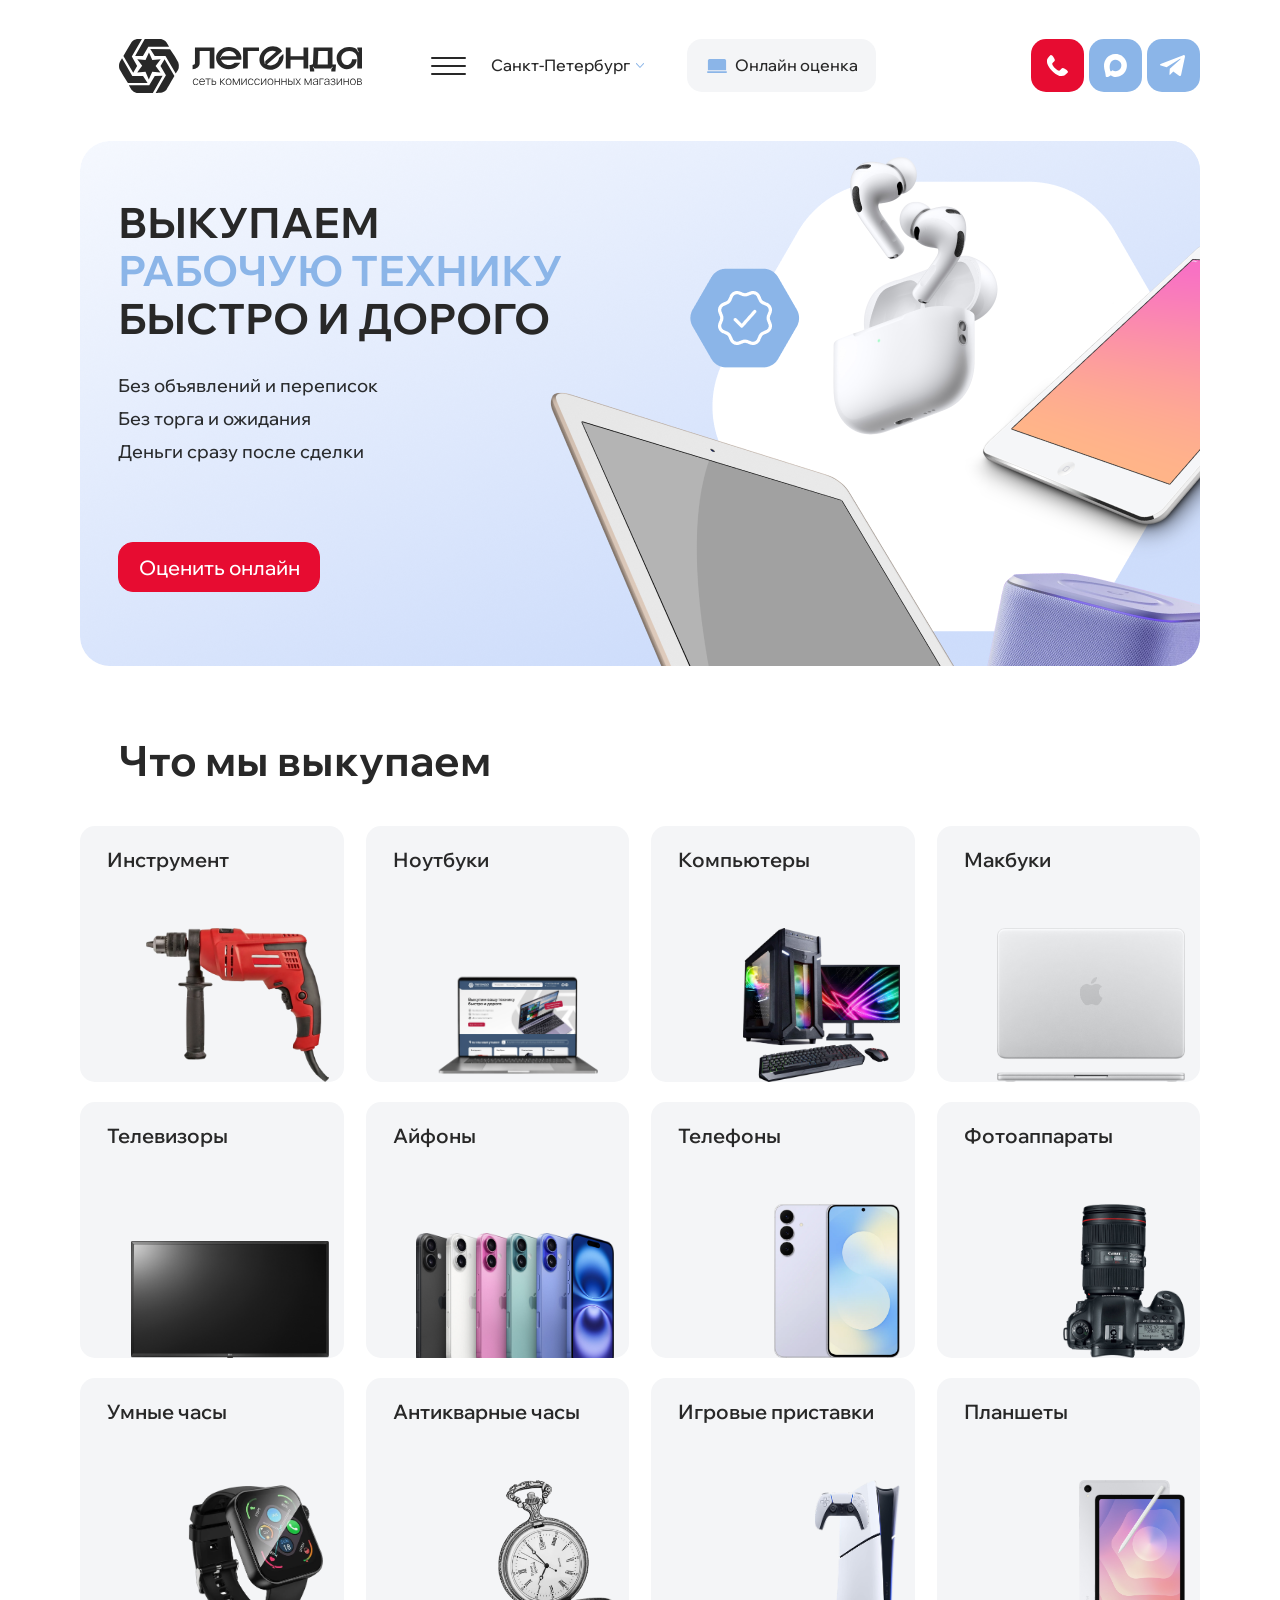
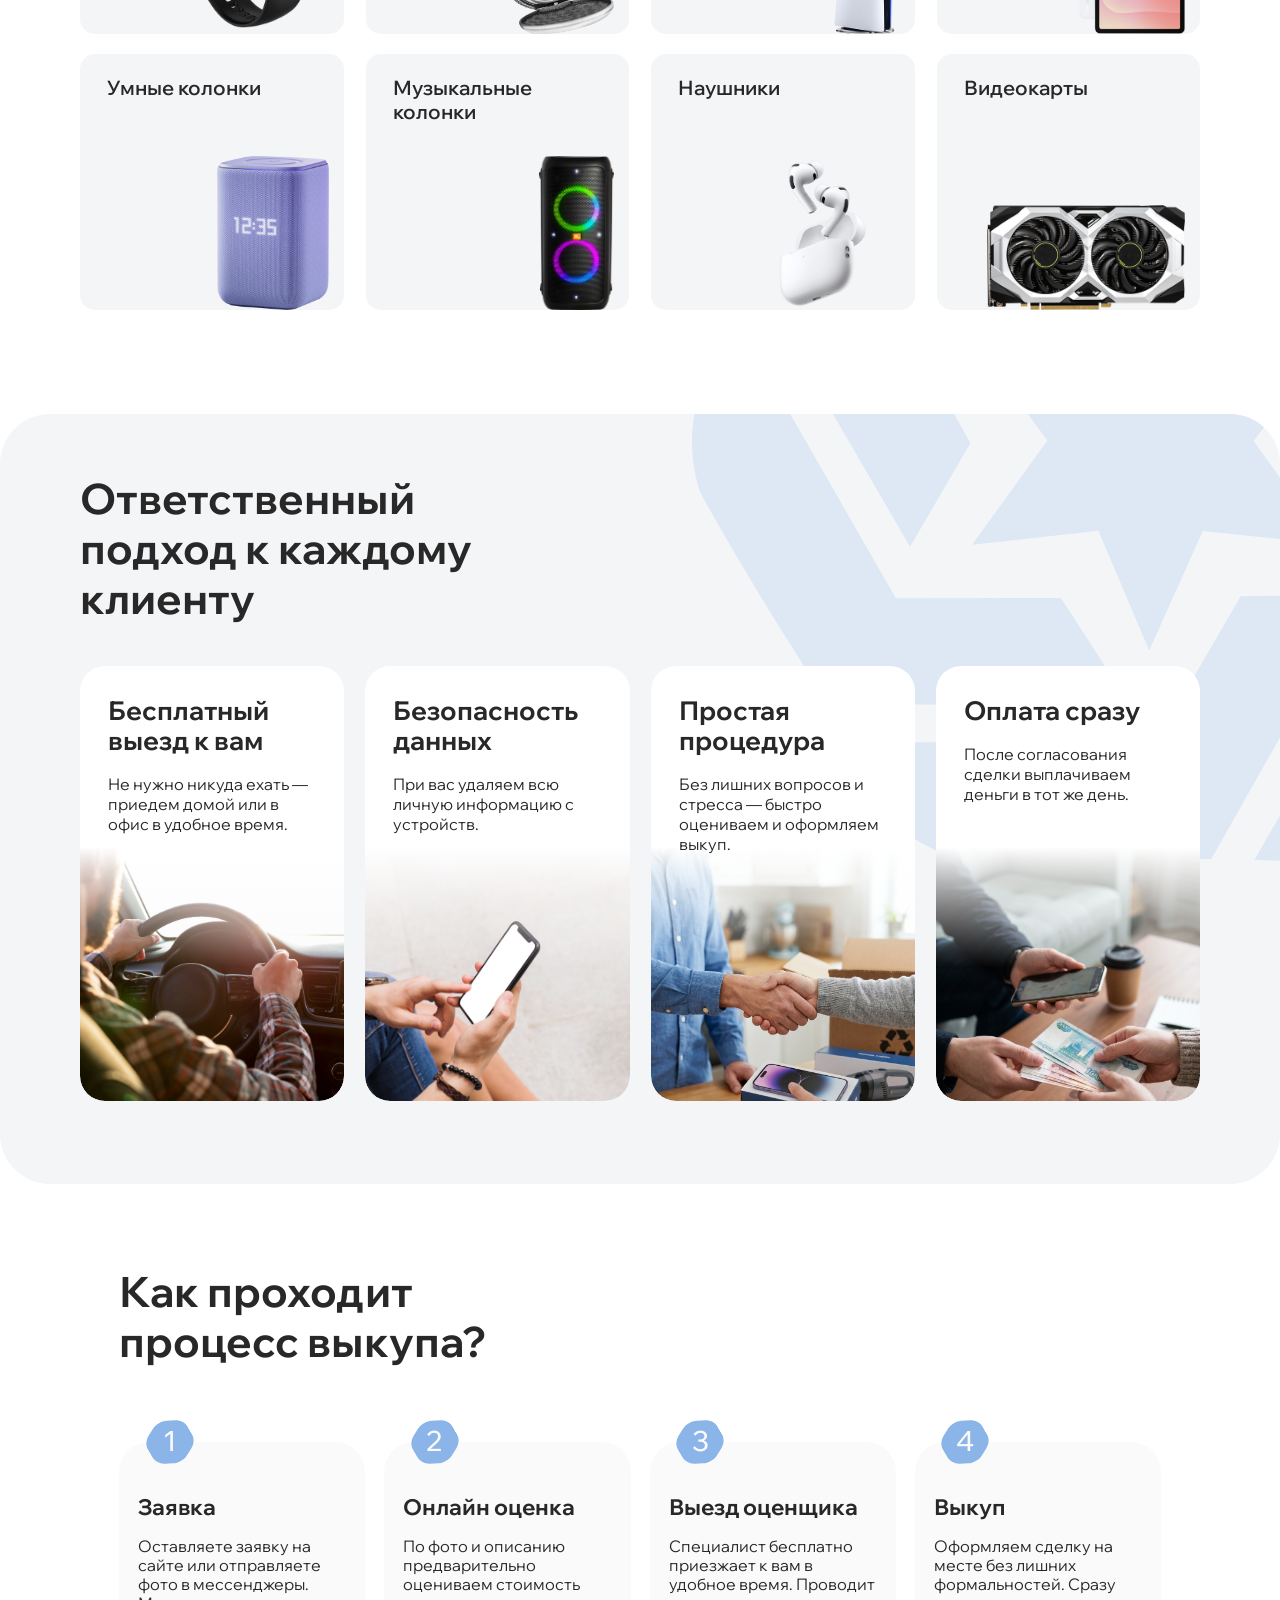
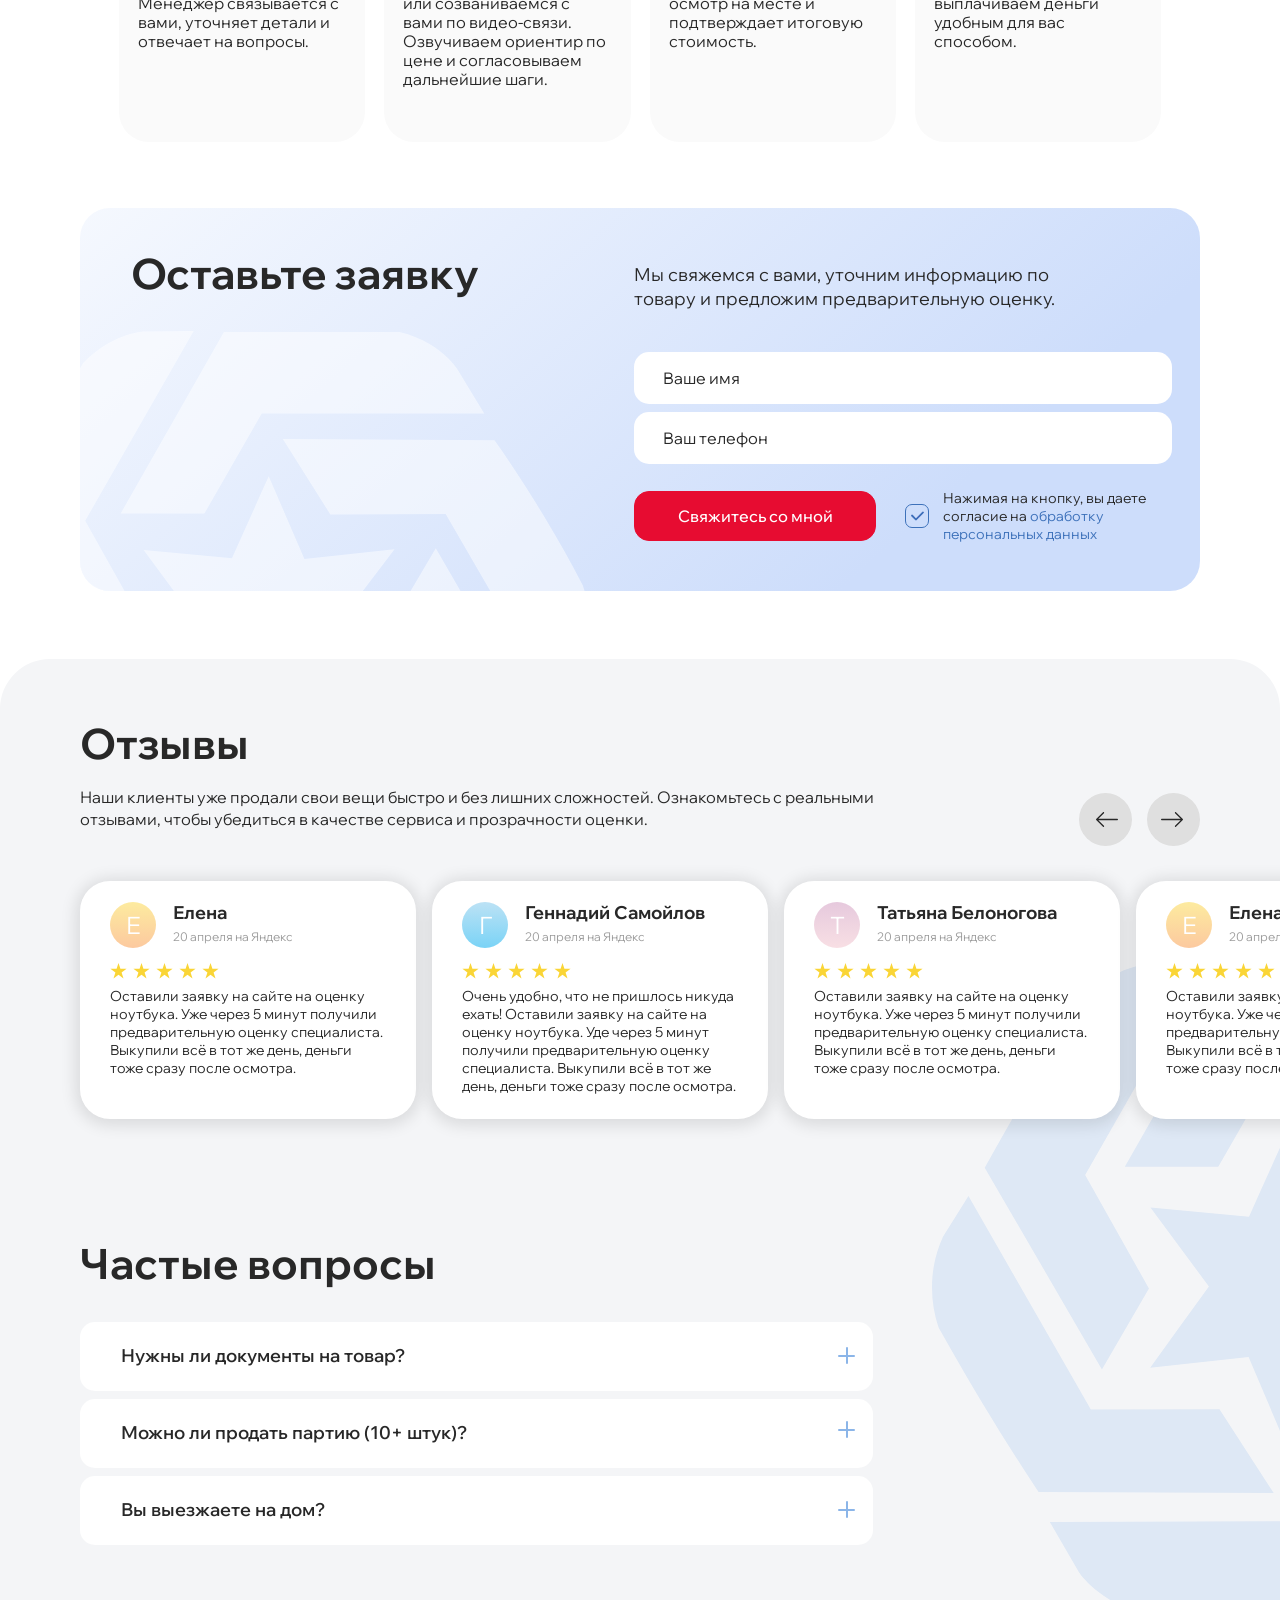
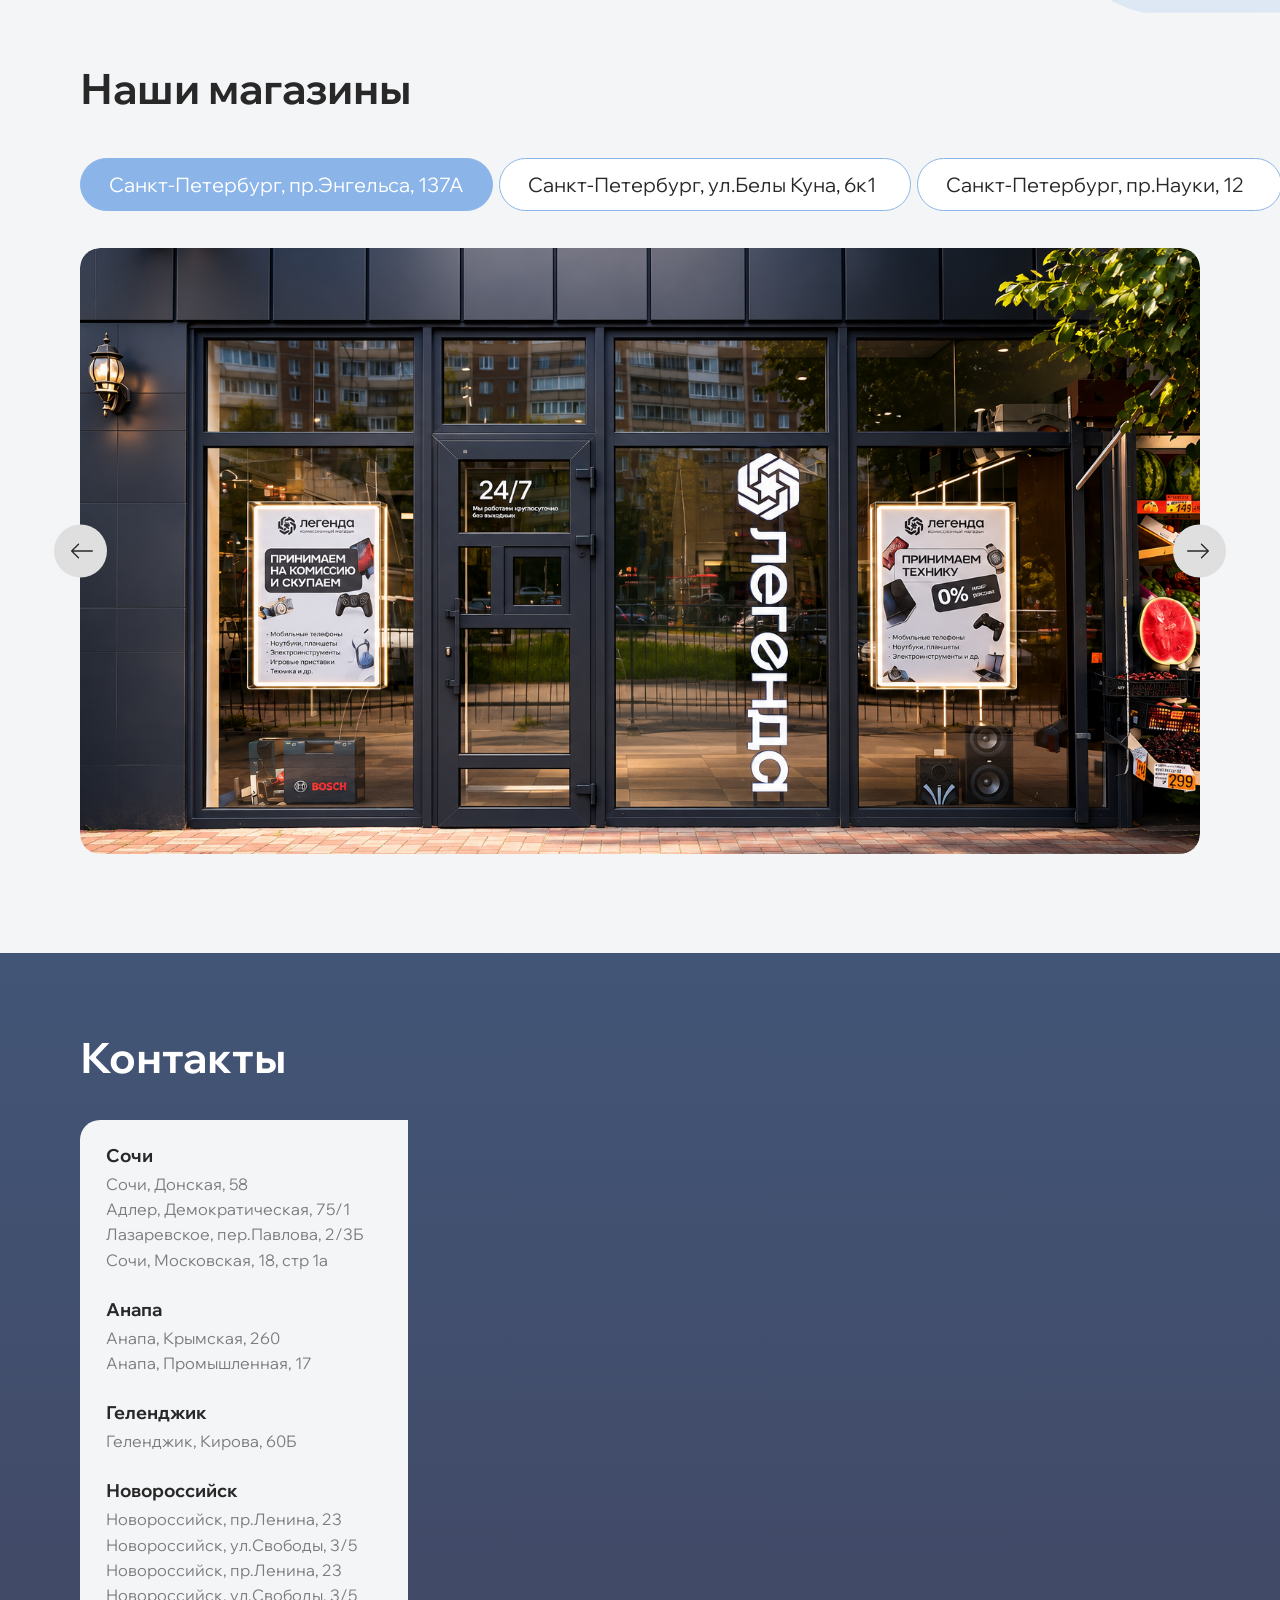
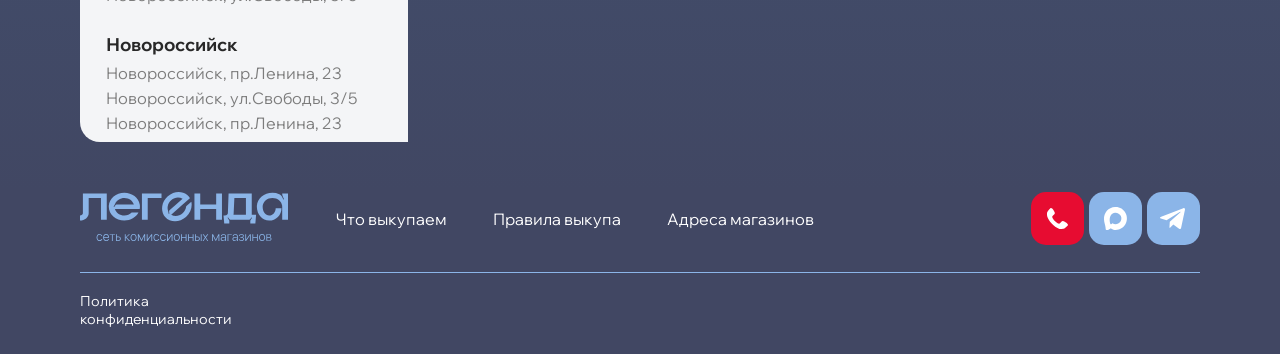
==== commit afc3169a: "add check" ====
--- a/index.html
+++ b/index.html
@@ -434,6 +434,19 @@
                 name="personal-data-consent"
                 checked
               />
+              <svg width="24" height="24" viewBox="0 0 24 24" fill="none" xmlns="http://www.w3.org/2000/svg" xmlns:xlink="http://www.w3.org/1999/xlink" class="lead__check-icon">
+<rect x="0.5" y="0.5" width="23" height="23" rx="6.5" stroke="#3D71BA"/>
+<g class="lead__check-mark">
+<use xlink:href="#stroke0_1538_5840" fill="#3D5EBA"/>
+<mask id="stroke1_1538_5840" fill="white">
+<use xlink:href="#stroke0_1538_5840"/>
+</mask>
+<path d="M7.62828 11.0657C7.32593 10.7634 6.83574 10.7634 6.53339 11.0657C6.23106 11.3681 6.23106 11.8583 6.53339 12.1606L10.4044 16.0316C10.7067 16.3339 11.1969 16.3339 11.4992 16.0316L18.467 9.06382C18.7693 8.76148 18.7693 8.27129 18.467 7.96894C18.1647 7.6666 17.6745 7.6666 17.3721 7.96894L10.9518 14.3893L7.62828 11.0657Z" stroke-width="16" stroke="#3D71BA" mask="url(#stroke1_1538_5840)"/>
+<defs>
+<path id="stroke0_1538_5840" d="M7.62828 11.0657C7.32593 10.7634 6.83574 10.7634 6.53339 11.0657C6.23106 11.3681 6.23106 11.8583 6.53339 12.1606L10.4044 16.0316C10.7067 16.3339 11.1969 16.3339 11.4992 16.0316L18.467 9.06382C18.7693 8.76148 18.7693 8.27129 18.467 7.96894C18.1647 7.6666 17.6745 7.6666 17.3721 7.96894L10.9518 14.3893L7.62828 11.0657Z" fill-rule="evenodd" clip-rule="evenodd"/>
+</defs>
+</g>
+</svg>
               <span>
                 Нажимая на кнопку, вы даете согласие на
                 <a href="javascript:void(0)">обработку персональных данных</a>
@@ -2170,10 +2183,24 @@
                 </div>
               </div>
             </div>
-            <p class="eval-modal__legal">
+            <label class="eval-modal__legal">
+              <input type="checkbox" class="eval-modal__check" checked />
+              <svg width="24" height="24" viewBox="0 0 24 24" fill="none" xmlns="http://www.w3.org/2000/svg" xmlns:xlink="http://www.w3.org/1999/xlink" class="eval-modal__check-icon">
+<rect x="0.5" y="0.5" width="23" height="23" rx="6.5" stroke="#3D71BA"/>
+<g class="eval-modal__check-mark">
+<use xlink:href="#stroke0_eval_5840" fill="#3D5EBA"/>
+<mask id="stroke1_eval_5840" fill="white">
+<use xlink:href="#stroke0_eval_5840"/>
+</mask>
+<path d="M7.62828 11.0657C7.32593 10.7634 6.83574 10.7634 6.53339 11.0657C6.23106 11.3681 6.23106 11.8583 6.53339 12.1606L10.4044 16.0316C10.7067 16.3339 11.1969 16.3339 11.4992 16.0316L18.467 9.06382C18.7693 8.76148 18.7693 8.27129 18.467 7.96894C18.1647 7.6666 17.6745 7.6666 17.3721 7.96894L10.9518 14.3893L7.62828 11.0657Z" stroke-width="16" stroke="#3D71BA" mask="url(#stroke1_eval_5840)"/>
+<defs>
+<path id="stroke0_eval_5840" d="M7.62828 11.0657C7.32593 10.7634 6.83574 10.7634 6.53339 11.0657C6.23106 11.3681 6.23106 11.8583 6.53339 12.1606L10.4044 16.0316C10.7067 16.3339 11.1969 16.3339 11.4992 16.0316L18.467 9.06382C18.7693 8.76148 18.7693 8.27129 18.467 7.96894C18.1647 7.6666 17.6745 7.6666 17.3721 7.96894L10.9518 14.3893L7.62828 11.0657Z" fill-rule="evenodd" clip-rule="evenodd"/>
+</defs>
+</g>
+</svg>
               Нажимая на кнопку, вы соглашаетесь с
               <a href="javascript:void(0)">политикой конфиденциальности</a>
-            </p>
+            </label>
             <button class="btn btn--primary eval-modal__submit" type="submit">
               Оставить заявку
             </button>
--- a/css/styles.css
+++ b/css/styles.css
@@ -124,6 +124,8 @@
   top: 0;
   left: 0;
   right: 0;
+  /* Выше мобильного меню (300), но ниже модальных окон (1000),
+     чтобы модальный бэкдроп перекрывал шапку, а шапка — мобильное меню. */
   z-index: 310;
   width: 100%;
   max-width: 100vw;
@@ -1336,7 +1338,7 @@
   }
 
   .faster__media {
-    height: auto;
+    /* height: auto; */
     min-height: 349px;
   }
 }
@@ -1559,7 +1561,12 @@
 }
 
 .lead__check {
-  display: none;
+  position: absolute;
+  opacity: 0;
+  width: 0;
+  height: 0;
+  overflow: hidden;
+  margin: 0;
 }
 
 .lead .section-title {
@@ -1615,6 +1622,39 @@
   text-align: center;
   color: #282828;
   max-width: 250px;
+  display: inline-flex;
+  align-items: center;
+  gap: 14px;
+  justify-content: center;
+  cursor: pointer;
+}
+
+.lead__check-icon,
+.eval-modal__check-icon {
+  width: 24px;
+  height: 24px;
+  flex-shrink: 0;
+  pointer-events: none;
+}
+
+/* Галочка в иконке появляется только у отмеченного чекбокса */
+.lead__check-mark,
+.eval-modal__check-mark {
+  opacity: 0;
+}
+
+.lead__check:checked ~ .lead__check-icon .lead__check-mark,
+.eval-modal__check:checked ~ .eval-modal__check-icon .eval-modal__check-mark {
+  opacity: 1;
+}
+
+.eval-modal__check {
+  position: absolute;
+  opacity: 0;
+  width: 0;
+  height: 0;
+  overflow: hidden;
+  margin: 0;
 }
 
 .lead__legal a {
@@ -3392,7 +3432,12 @@
   }
 
   .lead__check {
-    display: none;
+    position: absolute;
+    opacity: 0;
+    width: 0;
+    height: 0;
+    overflow: hidden;
+    margin: 0;
   }
 
   /* ========== Отзывы ========== */
@@ -3872,11 +3917,12 @@
 
 .eval-modal {
   position: fixed;
-  top: var(--header-height);
+  top: 0;
   left: 0;
   right: 0;
   bottom: 0;
-  z-index: 200;
+  /* На весь экран и выше шапки, чтобы бэкдроп и содержимое модалки не перекрывались хедером. */
+  z-index: 1000;
   visibility: hidden;
   pointer-events: none;
   opacity: 0;
@@ -4109,6 +4155,15 @@
   width: 100%;
   padding-right: 41px;
   cursor: pointer;
+  transition: background 0.2s ease;
+}
+
+/* Зона загрузки в режиме «наведен файл — можно сбросить» */
+.eval-modal__upload--dragover {
+  background: #e2e5e9;
+  outline: 2px dashed #0b5ed7;
+  outline-offset: -2px;
+  border-radius: 15px;
 }
 
 .eval-modal__upload-text {
@@ -4226,8 +4281,12 @@
   font-weight: 400;
   font-size: 14px;
   line-height: 1.2;
-  text-align: center;
+  text-align: left;
   color: rgba(0, 0, 0, 0.5);
+  display: inline-flex;
+  align-items: center;
+  gap: 14px;
+  cursor: pointer;
 }
 
 .eval-modal__legal a {
@@ -4246,11 +4305,12 @@
 /* ========== Модалка выбора города ========== */
 .city-modal {
   position: fixed;
-  top: var(--header-height);
+  top: 0;
   left: 0;
   right: 0;
   bottom: 0;
-  z-index: 200;
+  /* На весь экран и выше шапки, чтобы бэкдроп и содержимое модалки не перекрывались хедером. */
+  z-index: 1000;
   visibility: hidden;
   pointer-events: none;
   opacity: 0;
@@ -4600,11 +4660,12 @@
 /* ========== Модалка «Свяжитесь с нами» ========== */
 .contact-modal {
   position: fixed;
-  top: var(--header-height);
+  top: 0;
   left: 0;
   right: 0;
   bottom: 0;
-  z-index: 200;
+  /* На весь экран и выше шапки, чтобы бэкдроп и содержимое модалки не перекрывались хедером. */
+  z-index: 1000;
   visibility: hidden;
   pointer-events: none;
   opacity: 0;
@@ -5824,8 +5885,8 @@
     order: unset;
     grid-column: 2;
     display: flex;
-    align-items: flex-start;
-    gap: 9px;
+    align-items: center;
+    gap: 14px;
     margin-top: 17px;
     text-align: left;
     max-width: none;
@@ -5833,24 +5894,12 @@
   }
 
   .lead__check {
-    appearance: none;
-    -webkit-appearance: none;
-    display: block;
-    box-sizing: border-box;
-    width: 31px;
-    height: 31px;
+    position: absolute;
+    opacity: 0;
+    width: 0;
+    height: 0;
+    overflow: hidden;
     margin: 0;
-    flex-shrink: 0;
-    border: 1px solid #3d71ba;
-    border-radius: 10px;
-    background-color: transparent;
-    background-repeat: no-repeat;
-    background-position: center;
-    cursor: pointer;
-  }
-
-  .lead__check:checked {
-    background-image: url("data:image/svg+xml,%3Csvg xmlns='http://www.w3.org/2000/svg' width='31' height='31' viewBox='0 0 31 31' fill='none'%3E%3Cpath fill-rule='evenodd' clip-rule='evenodd' d='M9.70711 14.2929C9.31658 13.9024 8.68342 13.9024 8.29289 14.2929C7.90237 14.6834 7.90237 15.3166 8.29289 15.7071L13.2929 20.7071C13.6834 21.0976 14.3166 21.0976 14.7071 20.7071L23.7071 11.7071C24.0976 11.3166 24.0976 10.6834 23.7071 10.2929C23.3166 9.90237 22.6834 9.90237 22.2929 10.2929L14 18.5858L9.70711 14.2929Z' fill='%233D71BA'/%3E%3C/svg%3E");
   }
 
   .lead__check:focus-visible {
@@ -7166,3 +7215,7 @@
     padding-top: 154px;
   }
 }
+
+.swiper-wrapper {
+  height: unset;
+}
